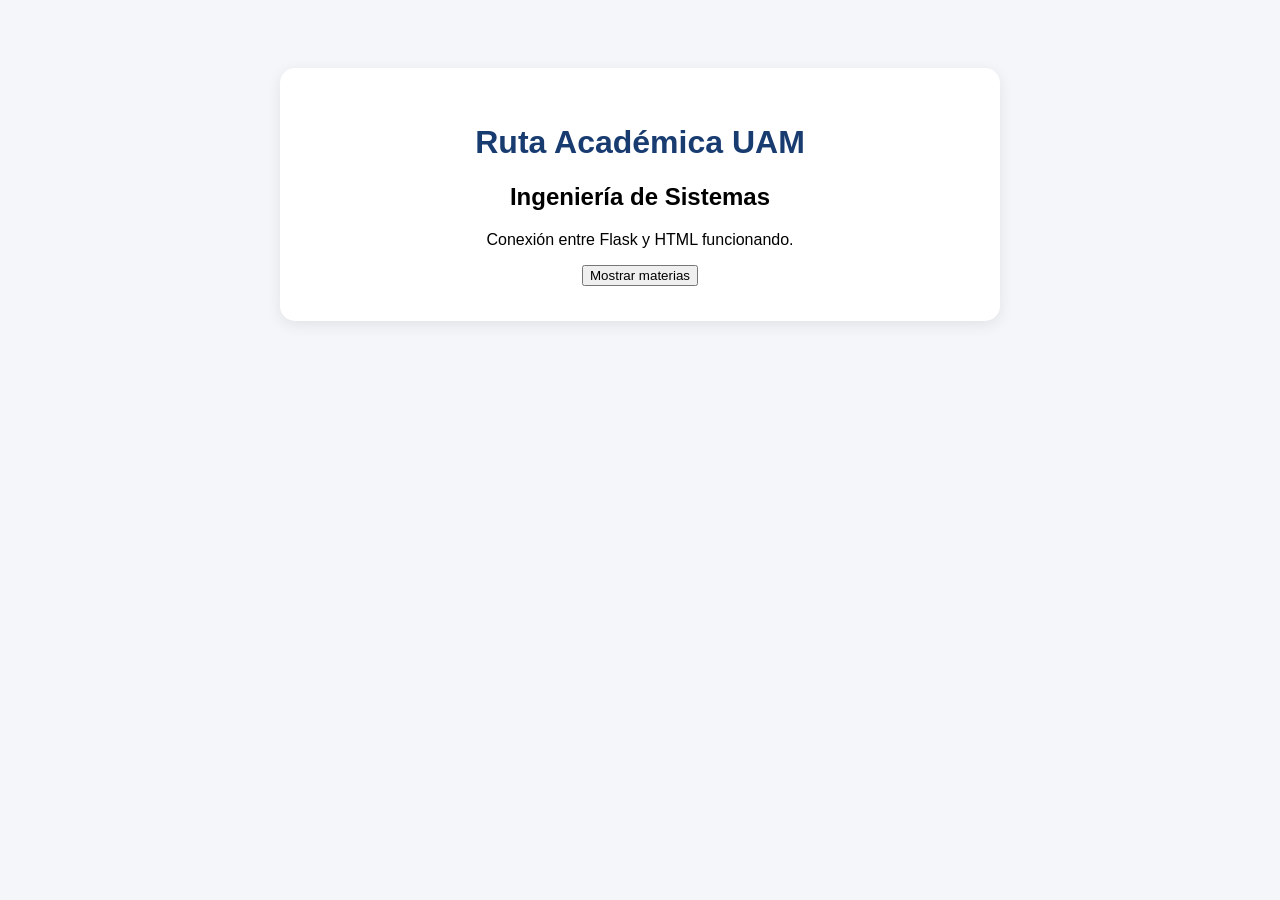
==== templates/index.html @ 11b6a869 "formato basico html" ====
<!DOCTYPE html>
<html lang="es">
<head>
    <meta charset="UTF-8">
    <meta name="viewport"
          content="width=device-width, initial-scale=1.0">
    <title>Ruta Académica</title>
    <style>
        body {
            font-family: Arial, sans-serif;
            background: #f4f6f9;
            text-align: center;
            padding: 60px 20px;
        }

        h1 {
            color: #183b70;
        }

        .contenedor {
            background: white;
            padding: 35px;
            border-radius: 15px;
            max-width: 650px;
            margin: auto;
            box-shadow: 0 4px 15px #00000015;
        }
    </style>
</head>
<body>
    <div class="contenedor">
        <h1>Ruta Académica UAM</h1>
        <h2>Ingeniería de Sistemas</h2>
        <p>Conexión entre Flask y HTML funcionando.</p>

        <button onclick="cargarMaterias()">
            Mostrar materias
        </button>

        <div id="resultado"></div>
    </div>

    <script>
        async function cargarMaterias() {
            const resultado =
                document.getElementById("resultado");

            try {
                const respuesta =
                    await fetch("/api/planes");

                if (!respuesta.ok) {
                    throw new Error("Error del servidor");
                }

                const planes = await respuesta.json();

                resultado.innerHTML = "";

                planes.forEach(plan => {
                    const titulo =
                        document.createElement("h3");

                    titulo.textContent = plan.nombre;
                    resultado.appendChild(titulo);

                    plan.semestres.forEach(
                        (semestre, indice) => {
                            const subtitulo =
                                document.createElement("h4");

                            subtitulo.textContent =
                                "Semestre " + (indice + 1);

                            resultado.appendChild(subtitulo);

                            semestre.forEach(materia => {
                                const parrafo =
                                    document.createElement("p");

                                parrafo.textContent =
                                    materia.codigo + " - " +
                                    materia.nombre;

                                resultado.appendChild(parrafo);
                            });
                        }
                    );
                });

                if (planes.length === 0) {
                    resultado.textContent =
                        "No se encontraron carreras.";
                }

            } catch (error) {
                resultado.textContent =
                    "No se pudieron cargar las materias: " +
                    error.message;
            }
        }
    </script>
</body>
</html>
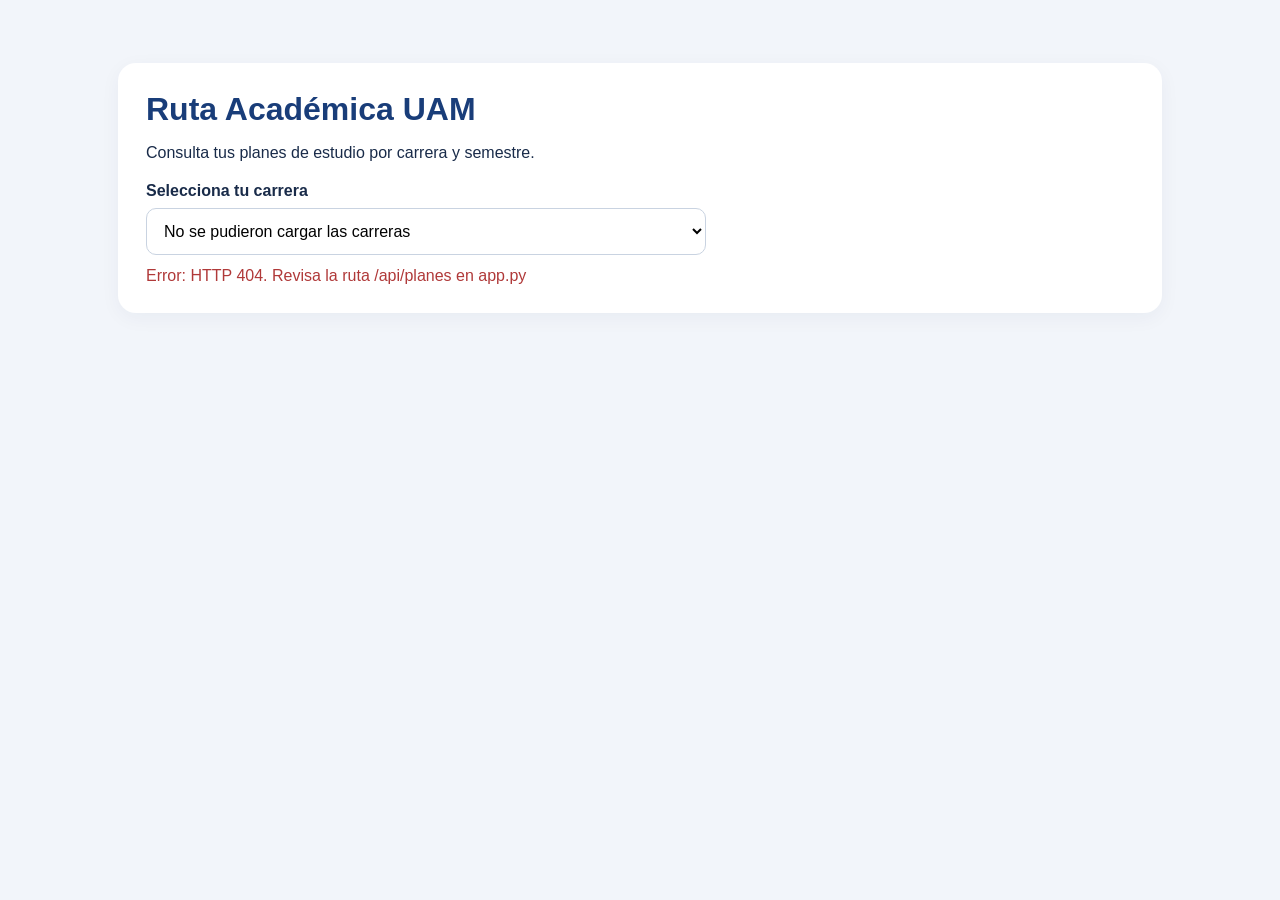
==== commit 2f974e7d: "Menu desplegable carreras" ====
--- a/templates/index.html
+++ b/templates/index.html
@@ -1,105 +1,70 @@
-
 <!DOCTYPE html>
 <html lang="es">
 <head>
-    <meta charset="UTF-8">
-    <meta name="viewport"
-          content="width=device-width, initial-scale=1.0">
-    <title>Ruta Académica</title>
-    <style>
-        body {
-            font-family: Arial, sans-serif;
-            background: #f4f6f9;
-            text-align: center;
-            padding: 60px 20px;
-        }
-
-        h1 {
-            color: #183b70;
-        }
-
-        .contenedor {
-            background: white;
-            padding: 35px;
-            border-radius: 15px;
-            max-width: 650px;
-            margin: auto;
-            box-shadow: 0 4px 15px #00000015;
-        }
-    </style>
+<meta charset="UTF-8">
+<meta name="viewport" content="width=device-width, initial-scale=1">
+<title>Ruta Académica UAM</title>
+<style>
+:root{font-family:Arial,sans-serif;color:#192b49;background:#f2f5fa}*{box-sizing:border-box}body{margin:0}.contenedor{max-width:1100px;margin:35px auto;padding:28px}header{background:white;padding:28px;border-radius:18px;box-shadow:0 5px 20px #12284b0c}h1{margin:0 0 10px;color:#193d79}label{display:block;margin:20px 0 8px;font-weight:700}select{width:100%;max-width:560px;padding:13px;border:1px solid #c9d3e1;border-radius:10px;background:white;font-size:16px}#mensaje{margin-top:12px;color:#b03939}#resumen{margin-top:12px;color:#51627b}.semestres{display:grid;grid-template-columns:repeat(auto-fit,minmax(290px,1fr));gap:18px;margin-top:24px}.semestre{background:white;padding:20px;border-radius:15px;box-shadow:0 4px 16px #12284b0c}.semestre h2{margin:0 0 16px;font-size:19px;color:#193d79}.materia{padding:11px 0;border-top:1px solid #e8edf3}.codigo{font-size:12px;color:#65748c}.nombre{font-weight:600;margin:4px 0}.extra{font-size:12px;color:#64748b;line-height:1.5}.vacio{padding:25px;text-align:center;color:#64748b}@media(max-width:600px){.contenedor{margin:0;padding:14px}header{padding:20px}}
+</style>
 </head>
 <body>
-    <div class="contenedor">
-        <h1>Ruta Académica UAM</h1>
-        <h2>Ingeniería de Sistemas</h2>
-        <p>Conexión entre Flask y HTML funcionando.</p>
-
-        <button onclick="cargarMaterias()">
-            Mostrar materias
-        </button>
-
-        <div id="resultado"></div>
-    </div>
-
-    <script>
-        async function cargarMaterias() {
-            const resultado =
-                document.getElementById("resultado");
-
-            try {
-                const respuesta =
-                    await fetch("/api/planes");
-
-                if (!respuesta.ok) {
-                    throw new Error("Error del servidor");
-                }
-
-                const planes = await respuesta.json();
-
-                resultado.innerHTML = "";
-
-                planes.forEach(plan => {
-                    const titulo =
-                        document.createElement("h3");
-
-                    titulo.textContent = plan.nombre;
-                    resultado.appendChild(titulo);
-
-                    plan.semestres.forEach(
-                        (semestre, indice) => {
-                            const subtitulo =
-                                document.createElement("h4");
-
-                            subtitulo.textContent =
-                                "Semestre " + (indice + 1);
-
-                            resultado.appendChild(subtitulo);
-
-                            semestre.forEach(materia => {
-                                const parrafo =
-                                    document.createElement("p");
-
-                                parrafo.textContent =
-                                    materia.codigo + " - " +
-                                    materia.nombre;
-
-                                resultado.appendChild(parrafo);
-                            });
-                        }
-                    );
-                });
-
-                if (planes.length === 0) {
-                    resultado.textContent =
-                        "No se encontraron carreras.";
-                }
-
-            } catch (error) {
-                resultado.textContent =
-                    "No se pudieron cargar las materias: " +
-                    error.message;
-            }
-        }
-    </script>
+<main class="contenedor">
+<header>
+<h1>Ruta Académica UAM</h1>
+<p>Consulta tus planes de estudio por carrera y semestre.</p>
+<label for="carrera">Selecciona tu carrera</label>
+<select id="carrera"><option value="">Cargando carreras...</option></select>
+<div id="resumen" aria-live="polite"></div>
+<div id="mensaje" role="alert"></div>
+</header>
+<section id="semestres" class="semestres" aria-live="polite"></section>
+</main>
+<script>
+const selector=document.getElementById('carrera');
+const contenedor=document.getElementById('semestres');
+const resumen=document.getElementById('resumen');
+const mensaje=document.getElementById('mensaje');
+let planes=[];
+function texto(elemento,contenido){elemento.textContent=contenido==null?'':String(contenido);return elemento;}
+function dibujarCarrera(indice){
+ contenedor.replaceChildren();mensaje.textContent='';
+ const plan=planes[indice];
+ if(!plan){resumen.textContent='Selecciona una carrera válida.';return;}
+ const semestres=Array.isArray(plan.semestres)?plan.semestres:[];
+ const total=semestres.reduce((n,s)=>n+(Array.isArray(s)?s.length:0),0);
+ resumen.textContent=`${semestres.length} semestres · ${total} materias`;
+ if(!semestres.length){contenedor.appendChild(texto(document.createElement('p'),'Este plan no contiene semestres.'));return;}
+ semestres.forEach((semestre,i)=>{
+  const tarjeta=document.createElement('article');tarjeta.className='semestre';
+  tarjeta.appendChild(texto(document.createElement('h2'),`Semestre ${i+1}`));
+  if(!Array.isArray(semestre))return;
+  semestre.forEach(m=>{
+   const item=document.createElement('div');item.className='materia';
+   const codigo=texto(document.createElement('div'),m.codigo||'Sin código');codigo.className='codigo';
+   const nombre=texto(document.createElement('div'),m.nombre||'Sin nombre');nombre.className='nombre';
+   const extra=texto(document.createElement('div'),`${m.creditos??'?'} créditos · Requisitos: ${m.requisitos||'Ninguno'}`);extra.className='extra';
+   item.append(codigo,nombre,extra);tarjeta.appendChild(item);
+  });
+  contenedor.appendChild(tarjeta);
+ });
+}
+async function cargarCarreras(){
+ try{
+  const respuesta=await fetch('/api/planes',{cache:'no-store'});
+  if(!respuesta.ok)throw new Error(`HTTP ${respuesta.status}. Revisa la ruta /api/planes en app.py`);
+  const datos=await respuesta.json();
+  if(!Array.isArray(datos))throw new Error('La API debe devolver una lista de carreras.');
+  planes=datos.filter(p=>p&&typeof p==='object'&&Array.isArray(p.semestres));
+  selector.replaceChildren();
+  if(!planes.length){selector.appendChild(new Option('No hay carreras disponibles',''));mensaje.textContent='Verifica los JSON dentro de planes_estudio.';return;}
+  planes.forEach((p,i)=>selector.appendChild(new Option(p.nombre||`Carrera ${i+1}`,String(i))));
+  dibujarCarrera(0);
+  if(planes.length===1)mensaje.textContent='Solo se encontró una carrera. Comprueba que ambos archivos JSON estén en planes_estudio y que Flask los cargue.';
+ }catch(error){selector.replaceChildren(new Option('No se pudieron cargar las carreras',''));mensaje.textContent=`Error: ${error.message}`;}
+}
+selector.addEventListener('change',()=>dibujarCarrera(Number(selector.value)));
+cargarCarreras();
+</script>
 </body>
 </html>
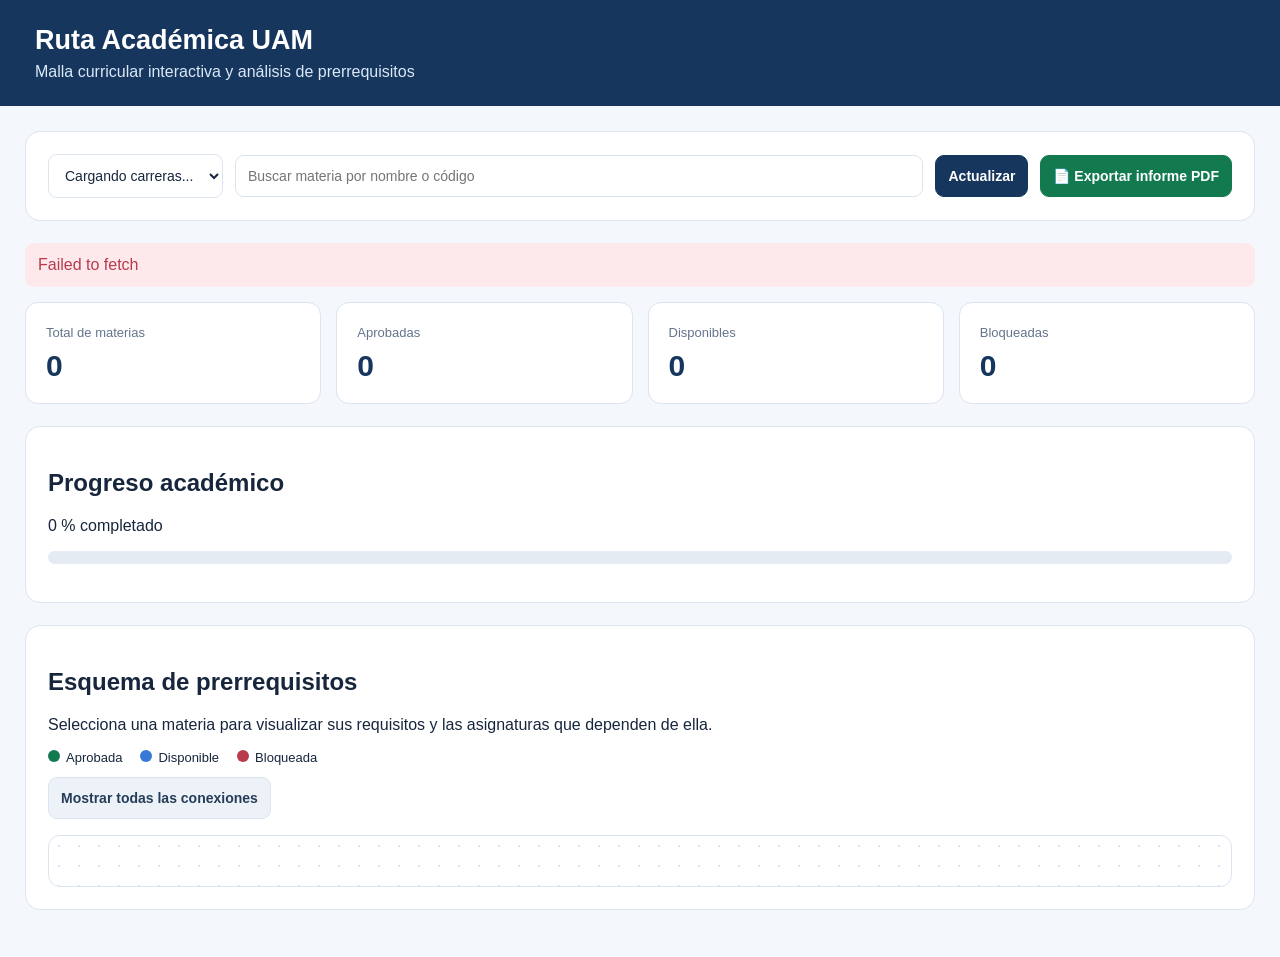
==== commit b452f944: "Crear pdf como informe" ====
--- a/templates/index.html
+++ b/templates/index.html
@@ -1,70 +1,993 @@
+
 <!DOCTYPE html>
 <html lang="es">
 <head>
 <meta charset="UTF-8">
-<meta name="viewport" content="width=device-width, initial-scale=1">
-<title>Ruta Académica UAM</title>
+<meta name="viewport" content="width=device-width, initial-scale=1.0">
+<title>Ruta Académica | Malla Curricular</title>
+
 <style>
-:root{font-family:Arial,sans-serif;color:#192b49;background:#f2f5fa}*{box-sizing:border-box}body{margin:0}.contenedor{max-width:1100px;margin:35px auto;padding:28px}header{background:white;padding:28px;border-radius:18px;box-shadow:0 5px 20px #12284b0c}h1{margin:0 0 10px;color:#193d79}label{display:block;margin:20px 0 8px;font-weight:700}select{width:100%;max-width:560px;padding:13px;border:1px solid #c9d3e1;border-radius:10px;background:white;font-size:16px}#mensaje{margin-top:12px;color:#b03939}#resumen{margin-top:12px;color:#51627b}.semestres{display:grid;grid-template-columns:repeat(auto-fit,minmax(290px,1fr));gap:18px;margin-top:24px}.semestre{background:white;padding:20px;border-radius:15px;box-shadow:0 4px 16px #12284b0c}.semestre h2{margin:0 0 16px;font-size:19px;color:#193d79}.materia{padding:11px 0;border-top:1px solid #e8edf3}.codigo{font-size:12px;color:#65748c}.nombre{font-weight:600;margin:4px 0}.extra{font-size:12px;color:#64748b;line-height:1.5}.vacio{padding:25px;text-align:center;color:#64748b}@media(max-width:600px){.contenedor{margin:0;padding:14px}header{padding:20px}}
+:root {
+    --fondo: #f4f7fb;
+    --blanco: #ffffff;
+    --azul: #16365d;
+    --azul-claro: #e8f1ff;
+    --verde: #137a50;
+    --verde-claro: #e0f6e9;
+    --rojo: #b83a4b;
+    --rojo-claro: #fde8ec;
+    --gris: #64748b;
+    --borde: #dce4ef;
+}
+
+* {
+    box-sizing: border-box;
+}
+
+body {
+    margin: 0;
+    font-family: Arial, sans-serif;
+    background: var(--fondo);
+    color: #17263c;
+}
+
+header {
+    background: var(--azul);
+    color: white;
+    padding: 25px 35px;
+}
+
+header h1 {
+    margin: 0 0 7px;
+    font-size: 27px;
+}
+
+header p {
+    margin: 0;
+    color: #dbe8f8;
+}
+
+main {
+    max-width: 1500px;
+    margin: auto;
+    padding: 25px;
+}
+
+.panel {
+    background: white;
+    border: 1px solid var(--borde);
+    border-radius: 15px;
+    padding: 22px;
+    margin-bottom: 22px;
+}
+
+.controles {
+    display: flex;
+    gap: 12px;
+    flex-wrap: wrap;
+    align-items: center;
+}
+
+select, input, button {
+    padding: 12px;
+    border-radius: 9px;
+    border: 1px solid var(--borde);
+    font-size: 14px;
+}
+
+select, input {
+    background: white;
+    color: #17263c;
+}
+
+input {
+    flex: 1;
+    min-width: 180px;
+}
+
+button {
+    cursor: pointer;
+    font-weight: bold;
+    transition: 0.2s;
+}
+
+button:hover {
+    opacity: 0.88;
+}
+
+.boton-azul {
+    background: var(--azul);
+    color: white;
+    border-color: var(--azul);
+}
+
+.boton-verde {
+    background: var(--verde);
+    color: white;
+    border-color: var(--verde);
+}
+
+.boton-gris {
+    background: #edf2f8;
+    color: #263d59;
+}
+
+.estadisticas {
+    display: grid;
+    grid-template-columns: repeat(4, minmax(0, 1fr));
+    gap: 15px;
+}
+
+.estadistica {
+    background: white;
+    border: 1px solid var(--borde);
+    border-radius: 13px;
+    padding: 20px;
+}
+
+.estadistica strong {
+    display: block;
+    font-size: 30px;
+    margin-top: 8px;
+    color: var(--azul);
+}
+
+.estadistica span {
+    color: var(--gris);
+    font-size: 13px;
+}
+
+.barra {
+    height: 13px;
+    background: #e5ebf3;
+    border-radius: 20px;
+    overflow: hidden;
+    margin-top: 14px;
+}
+
+.barra > div {
+    height: 100%;
+    width: 0;
+    background: var(--verde);
+    transition: width 0.3s;
+}
+
+.leyenda {
+    display: flex;
+    flex-wrap: wrap;
+    gap: 18px;
+    margin: 12px 0;
+    font-size: 13px;
+}
+
+.punto {
+    display: inline-block;
+    width: 12px;
+    height: 12px;
+    border-radius: 50%;
+    margin-right: 6px;
+}
+
+.verde { background: var(--verde); }
+.azul { background: #3779d6; }
+.rojo { background: var(--rojo); }
+
+.contenedor-malla {
+    position: relative;
+    overflow: auto;
+    padding: 25px 10px;
+    border: 1px solid var(--borde);
+    border-radius: 12px;
+    background:
+        radial-gradient(#dbe4f0 1px, transparent 1px);
+    background-size: 20px 20px;
+}
+
+#malla {
+    display: flex;
+    gap: 25px;
+    align-items: flex-start;
+    position: relative;
+    min-width: max-content;
+}
+
+.semestre {
+    width: 230px;
+    flex-shrink: 0;
+    position: relative;
+    z-index: 2;
+}
+
+.semestre h3 {
+    background: var(--azul);
+    color: white;
+    text-align: center;
+    border-radius: 10px;
+    padding: 13px;
+    margin: 0 0 16px;
+    font-size: 14px;
+}
+
+.materia {
+    position: relative;
+    padding: 14px;
+    margin-bottom: 14px;
+    background: white;
+    border: 2px solid #dce4ef;
+    border-radius: 11px;
+    cursor: pointer;
+    min-height: 105px;
+    box-shadow: 0 3px 8px #17263c0a;
+}
+
+.materia:hover {
+    transform: translateY(-2px);
+}
+
+.materia.aprobada {
+    background: var(--verde-claro);
+    border-color: #57b88c;
+}
+
+.materia.disponible {
+    background: var(--azul-claro);
+    border-color: #81aee9;
+}
+
+.materia.bloqueada {
+    background: var(--rojo-claro);
+    border-color: #e9a0aa;
+}
+
+.materia.seleccionada {
+    outline: 3px solid #e6a73a;
+    outline-offset: 3px;
+}
+
+.materia.atenuada {
+    opacity: 0.28;
+}
+
+.codigo {
+    font-size: 11px;
+    color: var(--gris);
+    margin-bottom: 7px;
+}
+
+.nombre {
+    font-weight: bold;
+    font-size: 13px;
+    line-height: 1.4;
+}
+
+.estado {
+    display: inline-block;
+    margin-top: 10px;
+    font-size: 10px;
+    font-weight: bold;
+}
+
+#conexiones {
+    position: absolute;
+    inset: 0;
+    pointer-events: none;
+    z-index: 1;
+    overflow: visible;
+}
+
+.detalle {
+    display: none;
+}
+
+.detalle.visible {
+    display: block;
+}
+
+.detalle h3 {
+    color: var(--azul);
+}
+
+.requisito {
+    padding: 10px;
+    margin: 8px 0;
+    border-radius: 8px;
+    background: #f0f4f9;
+}
+
+.mensaje {
+    padding: 13px;
+    border-radius: 9px;
+    background: #edf2f8;
+    color: var(--azul);
+    margin-bottom: 15px;
+}
+
+.error {
+    background: var(--rojo-claro);
+    color: var(--rojo);
+}
+
+@media (max-width: 750px) {
+    main { padding: 12px; }
+    .estadisticas {
+        grid-template-columns: repeat(2, 1fr);
+    }
+    header { padding: 20px; }
+    header h1 { font-size: 22px; }
+}
 </style>
 </head>
+
 <body>
-<main class="contenedor">
+
 <header>
-<h1>Ruta Académica UAM</h1>
-<p>Consulta tus planes de estudio por carrera y semestre.</p>
-<label for="carrera">Selecciona tu carrera</label>
-<select id="carrera"><option value="">Cargando carreras...</option></select>
-<div id="resumen" aria-live="polite"></div>
-<div id="mensaje" role="alert"></div>
+    <h1>Ruta Académica UAM</h1>
+    <p>Malla curricular interactiva y análisis de prerrequisitos</p>
 </header>
-<section id="semestres" class="semestres" aria-live="polite"></section>
+
+<main>
+
+<section class="panel">
+    <div class="controles">
+        <select id="carreras" aria-label="Seleccionar carrera">
+            <option value="">Cargando carreras...</option>
+        </select>
+
+        <input
+            id="busqueda"
+            type="search"
+            placeholder="Buscar materia por nombre o código"
+        >
+
+        <button class="boton-azul" onclick="cargarEstado()">
+            Actualizar
+        </button>
+
+        <button class="boton-verde" onclick="exportarPDF()">
+            📄 Exportar informe PDF
+        </button>
+    </div>
+</section>
+
+<div id="mensaje" class="mensaje">
+    Cargando información académica...
+</div>
+
+<section class="estadisticas">
+    <div class="estadistica">
+        <span>Total de materias</span>
+        <strong id="total">0</strong>
+    </div>
+
+    <div class="estadistica">
+        <span>Aprobadas</span>
+        <strong id="aprobadas">0</strong>
+    </div>
+
+    <div class="estadistica">
+        <span>Disponibles</span>
+        <strong id="disponibles">0</strong>
+    </div>
+
+    <div class="estadistica">
+        <span>Bloqueadas</span>
+        <strong id="bloqueadas">0</strong>
+    </div>
+</section>
+
+<section class="panel" style="margin-top:22px">
+    <h2>Progreso académico</h2>
+
+    <p id="textoProgreso">0 % completado</p>
+
+    <div class="barra">
+        <div id="barraProgreso"></div>
+    </div>
+
+    <p id="creditos" style="color:#64748b"></p>
+</section>
+
+<section class="panel">
+    <h2>Esquema de prerrequisitos</h2>
+
+    <p>
+        Selecciona una materia para visualizar sus requisitos
+        y las asignaturas que dependen de ella.
+    </p>
+
+    <div class="leyenda">
+        <span><i class="punto verde"></i>Aprobada</span>
+        <span><i class="punto azul"></i>Disponible</span>
+        <span><i class="punto rojo"></i>Bloqueada</span>
+    </div>
+
+    <div class="controles" style="margin-bottom:16px">
+        <button class="boton-gris" onclick="limpiarSeleccion()">
+            Mostrar todas las conexiones
+        </button>
+    </div>
+
+    <div class="contenedor-malla">
+        <div id="malla">
+            <svg id="conexiones"></svg>
+        </div>
+    </div>
+</section>
+
+<section id="detalle" class="panel detalle">
+    <h3 id="detalleNombre"></h3>
+
+    <p id="detalleEstado"></p>
+
+    <h4>Prerrequisitos</h4>
+    <div id="detalleRequisitos"></div>
+
+    <h4>Materias que dependen de esta</h4>
+    <div id="detalleDependientes"></div>
+
+    <button
+        id="botonAprobar"
+        class="boton-azul"
+        onclick="cambiarAprobacion()"
+    >
+        Marcar como aprobada
+    </button>
+</section>
+
 </main>
+
 <script>
-const selector=document.getElementById('carrera');
-const contenedor=document.getElementById('semestres');
-const resumen=document.getElementById('resumen');
-const mensaje=document.getElementById('mensaje');
-let planes=[];
-function texto(elemento,contenido){elemento.textContent=contenido==null?'':String(contenido);return elemento;}
-function dibujarCarrera(indice){
- contenedor.replaceChildren();mensaje.textContent='';
- const plan=planes[indice];
- if(!plan){resumen.textContent='Selecciona una carrera válida.';return;}
- const semestres=Array.isArray(plan.semestres)?plan.semestres:[];
- const total=semestres.reduce((n,s)=>n+(Array.isArray(s)?s.length:0),0);
- resumen.textContent=`${semestres.length} semestres · ${total} materias`;
- if(!semestres.length){contenedor.appendChild(texto(document.createElement('p'),'Este plan no contiene semestres.'));return;}
- semestres.forEach((semestre,i)=>{
-  const tarjeta=document.createElement('article');tarjeta.className='semestre';
-  tarjeta.appendChild(texto(document.createElement('h2'),`Semestre ${i+1}`));
-  if(!Array.isArray(semestre))return;
-  semestre.forEach(m=>{
-   const item=document.createElement('div');item.className='materia';
-   const codigo=texto(document.createElement('div'),m.codigo||'Sin código');codigo.className='codigo';
-   const nombre=texto(document.createElement('div'),m.nombre||'Sin nombre');nombre.className='nombre';
-   const extra=texto(document.createElement('div'),`${m.creditos??'?'} créditos · Requisitos: ${m.requisitos||'Ninguno'}`);extra.className='extra';
-   item.append(codigo,nombre,extra);tarjeta.appendChild(item);
-  });
-  contenedor.appendChild(tarjeta);
- });
-}
-async function cargarCarreras(){
- try{
-  const respuesta=await fetch('/api/planes',{cache:'no-store'});
-  if(!respuesta.ok)throw new Error(`HTTP ${respuesta.status}. Revisa la ruta /api/planes en app.py`);
-  const datos=await respuesta.json();
-  if(!Array.isArray(datos))throw new Error('La API debe devolver una lista de carreras.');
-  planes=datos.filter(p=>p&&typeof p==='object'&&Array.isArray(p.semestres));
-  selector.replaceChildren();
-  if(!planes.length){selector.appendChild(new Option('No hay carreras disponibles',''));mensaje.textContent='Verifica los JSON dentro de planes_estudio.';return;}
-  planes.forEach((p,i)=>selector.appendChild(new Option(p.nombre||`Carrera ${i+1}`,String(i))));
-  dibujarCarrera(0);
-  if(planes.length===1)mensaje.textContent='Solo se encontró una carrera. Comprueba que ambos archivos JSON estén en planes_estudio y que Flask los cargue.';
- }catch(error){selector.replaceChildren(new Option('No se pudieron cargar las carreras',''));mensaje.textContent=`Error: ${error.message}`;}
-}
-selector.addEventListener('change',()=>dibujarCarrera(Number(selector.value)));
-cargarCarreras();
+const API = "http://127.0.0.1:5000/api";
+let datos = null;
+let materias = [];
+let seleccion = null;
+let conexiones = [];
+let materiasPorCodigo = {};
+
+function mostrarMensaje(texto, error = false) {
+    const elemento = document.getElementById("mensaje");
+    elemento.textContent = texto;
+    elemento.className = error ? "mensaje error" : "mensaje";
+}
+
+async function solicitar(ruta, opciones = {}) {
+    const respuesta = await fetch(API + ruta, opciones);
+
+    const tipo = respuesta.headers.get("content-type") || "";
+
+    if (!tipo.includes("application/json")) {
+        throw new Error(
+            "El servidor no devolvió JSON. Comprueba que Flask esté " +
+            "ejecutándose y que Go Live redirija /api al puerto 5000."
+        );
+    }
+
+    const resultado = await respuesta.json();
+
+    if (!respuesta.ok) {
+        throw new Error(
+            resultado.error || "No se pudo completar la solicitud"
+        );
+    }
+
+    return resultado;
+}
+
+function normalizarCodigo(codigo) {
+    return String(codigo || "").trim().toUpperCase();
+}
+
+function obtenerRequisitos(materia) {
+    if (Array.isArray(materia.requisitos_lista)) {
+        return materia.requisitos_lista.map(x =>
+            normalizarCodigo(
+                typeof x === "object" ? x.codigo : x
+            )
+        ).filter(Boolean);
+    }
+
+    if (Array.isArray(materia.requisitos)) {
+        return materia.requisitos.map(x =>
+            normalizarCodigo(
+                typeof x === "object" ? x.codigo : x
+            )
+        ).filter(Boolean);
+    }
+
+    return [];
+}
+
+function nombreMateria(codigo) {
+    const materia = materiasPorCodigo[normalizarCodigo(codigo)];
+    return materia ? materia.nombre : codigo;
+}
+
+function estadoClase(materia) {
+    return String(materia.estado || "").toUpperCase();
+}
+
+async function cargarEstado() {
+    try {
+        mostrarMensaje("Actualizando información...");
+
+        datos = await solicitar("/estado");
+
+        materias = [];
+
+        for (const semestre of datos.semestres || []) {
+            for (const materia of semestre.materias || []) {
+                materias.push({
+                    ...materia,
+                    semestre: Number(
+                        materia.semestre || semestre.numero
+                    )
+                });
+            }
+        }
+
+        materiasPorCodigo = {};
+
+        for (const materia of materias) {
+            materiasPorCodigo[
+                normalizarCodigo(materia.codigo)
+            ] = materia;
+        }
+
+        cargarCarreras();
+        actualizarEstadisticas();
+        crearMalla();
+
+        if (seleccion && materiasPorCodigo[seleccion]) {
+            seleccionarMateria(seleccion);
+        } else {
+            seleccion = null;
+            document.getElementById("detalle")
+                .classList.remove("visible");
+        }
+
+        mostrarMensaje(
+            "Carrera activa: " + datos.carrera.nombre
+        );
+
+    } catch (error) {
+        mostrarMensaje(error.message, true);
+        console.error(error);
+    }
+}
+
+function cargarCarreras() {
+    const select = document.getElementById("carreras");
+
+    select.innerHTML = "";
+
+    for (const carrera of datos.carreras || []) {
+        const opcion = document.createElement("option");
+
+        opcion.value = carrera.id;
+        opcion.textContent = carrera.nombre;
+
+        select.appendChild(opcion);
+    }
+
+    select.value = datos.carrera.id;
+}
+
+document.getElementById("carreras").addEventListener(
+    "change",
+    async function () {
+        try {
+            await solicitar("/carrera", {
+                method: "POST",
+                headers: {
+                    "Content-Type": "application/json"
+                },
+                body: JSON.stringify({
+                    id: this.value
+                })
+            });
+
+            seleccion = null;
+            await cargarEstado();
+
+        } catch (error) {
+            mostrarMensaje(error.message, true);
+        }
+    }
+);
+
+function actualizarEstadisticas() {
+    const total = materias.length;
+
+    const aprobadas = materias.filter(
+        x => estadoClase(x) === "APROBADA"
+    ).length;
+
+    const disponibles = materias.filter(
+        x => estadoClase(x) === "DISPONIBLE"
+    ).length;
+
+    const bloqueadas = materias.filter(
+        x => estadoClase(x) === "BLOQUEADA"
+    ).length;
+
+    const porcentaje = total
+        ? (aprobadas / total) * 100
+        : 0;
+
+    document.getElementById("total").textContent = total;
+    document.getElementById("aprobadas").textContent = aprobadas;
+    document.getElementById("disponibles").textContent = disponibles;
+    document.getElementById("bloqueadas").textContent = bloqueadas;
+
+    document.getElementById("textoProgreso").textContent =
+        porcentaje.toFixed(1) + " % completado";
+
+    document.getElementById("barraProgreso").style.width =
+        porcentaje + "%";
+
+    const progreso = datos.progreso || {};
+
+    document.getElementById("creditos").textContent =
+        "Créditos aprobados: " +
+        (progreso.creditos_aprobados || 0) +
+        " / " +
+        (progreso.creditos_total || 0);
+}
+
+function crearMalla() {
+    const contenedor = document.getElementById("malla");
+
+    contenedor.innerHTML =
+        '<svg id="conexiones"></svg>';
+
+    conexiones = [];
+
+    const semestres = datos.semestres || [];
+
+    for (const semestre of semestres) {
+        const columna = document.createElement("div");
+        columna.className = "semestre";
+
+        const titulo = document.createElement("h3");
+        titulo.textContent = "Semestre " + semestre.numero;
+
+        columna.appendChild(titulo);
+
+        for (const materia of semestre.materias || []) {
+            const tarjeta = document.createElement("div");
+
+            const estado = estadoClase(materia);
+            const codigo = normalizarCodigo(materia.codigo);
+
+            tarjeta.className =
+                "materia " + estado.toLowerCase();
+
+            tarjeta.dataset.codigo = codigo;
+
+            const etiquetaCodigo = document.createElement("div");
+            etiquetaCodigo.className = "codigo";
+            etiquetaCodigo.textContent = codigo;
+
+            const nombre = document.createElement("div");
+            nombre.className = "nombre";
+            nombre.textContent = materia.nombre;
+
+            const etiquetaEstado = document.createElement("span");
+            etiquetaEstado.className = "estado";
+            etiquetaEstado.textContent = estado;
+
+            tarjeta.appendChild(etiquetaCodigo);
+            tarjeta.appendChild(nombre);
+            tarjeta.appendChild(etiquetaEstado);
+
+            tarjeta.addEventListener("click", () => {
+                seleccionarMateria(codigo);
+            });
+
+            columna.appendChild(tarjeta);
+
+            for (const requisito of obtenerRequisitos(materia)) {
+                conexiones.push({
+                    origen: requisito,
+                    destino: codigo
+                });
+            }
+        }
+
+        contenedor.appendChild(columna);
+    }
+
+    requestAnimationFrame(dibujarConexiones);
+}
+
+function obtenerTarjeta(codigo) {
+    return [...document.querySelectorAll(".materia")]
+        .find(elemento =>
+            elemento.dataset.codigo === codigo
+        );
+}
+
+function dibujarConexiones() {
+    const svg = document.getElementById("conexiones");
+    const contenedor = document.getElementById("malla");
+
+    if (!svg || !contenedor) return;
+
+    const ancho = contenedor.scrollWidth;
+    const alto = contenedor.scrollHeight;
+
+    svg.setAttribute("width", ancho);
+    svg.setAttribute("height", alto);
+    svg.setAttribute("viewBox", `0 0 ${ancho} ${alto}`);
+
+    svg.innerHTML = `
+        <defs>
+            <marker
+                id="flecha"
+                markerWidth="9"
+                markerHeight="9"
+                refX="8"
+                refY="4.5"
+                orient="auto"
+            >
+                <path d="M0 0 L9 4.5 L0 9 Z"
+                      fill="#91a3bb"/>
+            </marker>
+            <marker
+                id="flechaActiva"
+                markerWidth="9"
+                markerHeight="9"
+                refX="8"
+                refY="4.5"
+                orient="auto"
+            >
+                <path d="M0 0 L9 4.5 L0 9 Z"
+                      fill="#d28a20"/>
+            </marker>
+        </defs>
+    `;
+
+    const base = contenedor.getBoundingClientRect();
+
+    for (const conexion of conexiones) {
+        const origen = obtenerTarjeta(conexion.origen);
+        const destino = obtenerTarjeta(conexion.destino);
+
+        if (!origen || !destino) continue;
+
+        const a = origen.getBoundingClientRect();
+        const b = destino.getBoundingClientRect();
+
+        const x1 = a.right - base.left;
+        const y1 = a.top - base.top + a.height / 2;
+
+        const x2 = b.left - base.left;
+        const y2 = b.top - base.top + b.height / 2;
+
+        const activa = seleccion &&
+            (
+                conexion.origen === seleccion ||
+                conexion.destino === seleccion
+            );
+
+        const camino = document.createElementNS(
+            "http://www.w3.org/2000/svg",
+            "path"
+        );
+
+        const curva = Math.max(
+            25,
+            Math.abs(x2 - x1) * 0.45
+        );
+
+        camino.setAttribute(
+            "d",
+            `M ${x1} ${y1}
+             C ${x1 + curva} ${y1},
+               ${x2 - curva} ${y2},
+               ${x2} ${y2}`
+        );
+
+        camino.setAttribute("fill", "none");
+        camino.setAttribute(
+            "stroke",
+            activa ? "#d28a20" : "#91a3bb"
+        );
+        camino.setAttribute(
+            "stroke-width",
+            activa ? "3" : "1.5"
+        );
+        camino.setAttribute(
+            "opacity",
+            seleccion && !activa ? "0.12" : "0.85"
+        );
+        camino.setAttribute(
+            "marker-end",
+            activa ? "url(#flechaActiva)" : "url(#flecha)"
+        );
+
+        svg.appendChild(camino);
+    }
+}
+
+function seleccionarMateria(codigo) {
+    seleccion = normalizarCodigo(codigo);
+
+    const materia = materiasPorCodigo[seleccion];
+
+    if (!materia) return;
+
+    const requisitos = obtenerRequisitos(materia);
+
+    const dependientes = conexiones
+        .filter(x => x.origen === seleccion)
+        .map(x => x.destino);
+
+    const relacionados = new Set([
+        seleccion,
+        ...requisitos,
+        ...dependientes
+    ]);
+
+    document.querySelectorAll(".materia").forEach(tarjeta => {
+        const codigoTarjeta = tarjeta.dataset.codigo;
+
+        tarjeta.classList.toggle(
+            "seleccionada",
+            codigoTarjeta === seleccion
+        );
+
+        tarjeta.classList.toggle(
+            "atenuada",
+            !relacionados.has(codigoTarjeta)
+        );
+    });
+
+    document.getElementById("detalle")
+        .classList.add("visible");
+
+    document.getElementById("detalleNombre").textContent =
+        materia.nombre;
+
+    document.getElementById("detalleEstado").textContent =
+        "Código: " + materia.codigo +
+        " | Estado: " + materia.estado;
+
+    const contenedorRequisitos =
+        document.getElementById("detalleRequisitos");
+
+    contenedorRequisitos.innerHTML = "";
+
+    if (requisitos.length === 0) {
+        agregarTexto(
+            contenedorRequisitos,
+            "Esta materia no tiene prerrequisitos."
+        );
+    }
+
+    for (const requisito of requisitos) {
+        const clase = materiasPorCodigo[requisito];
+
+        agregarTexto(
+            contenedorRequisitos,
+            nombreMateria(requisito) +
+            " — " +
+            (clase ? clase.estado : "No encontrada")
+        );
+    }
+
+    const contenedorDependientes =
+        document.getElementById("detalleDependientes");
+
+    contenedorDependientes.innerHTML = "";
+
+    if (dependientes.length === 0) {
+        agregarTexto(
+            contenedorDependientes,
+            "Ninguna materia depende directamente de esta."
+        );
+    }
+
+    for (const codigoDependiente of dependientes) {
+        agregarTexto(
+            contenedorDependientes,
+            nombreMateria(codigoDependiente)
+        );
+    }
+
+    const boton = document.getElementById("botonAprobar");
+
+    boton.textContent =
+        estadoClase(materia) === "APROBADA"
+            ? "Desmarcar materia"
+            : "Marcar como aprobada";
+
+    dibujarConexiones();
+}
+
+function agregarTexto(contenedor, texto) {
+    const elemento = document.createElement("div");
+    elemento.className = "requisito";
+    elemento.textContent = texto;
+    contenedor.appendChild(elemento);
+}
+
+function limpiarSeleccion() {
+    seleccion = null;
+
+    document.querySelectorAll(".materia").forEach(tarjeta => {
+        tarjeta.classList.remove(
+            "seleccionada",
+            "atenuada"
+        );
+    });
+
+    document.getElementById("detalle")
+        .classList.remove("visible");
+
+    dibujarConexiones();
+}
+
+async function cambiarAprobacion() {
+    if (!seleccion) return;
+
+    const materia = materiasPorCodigo[seleccion];
+
+    if (!materia) return;
+
+    const aprobada = estadoClase(materia) !== "APROBADA";
+
+    try {
+        await solicitar("/aprobada", {
+            method: "POST",
+            headers: {
+                "Content-Type": "application/json"
+            },
+            body: JSON.stringify({
+                codigo: seleccion,
+                aprobada: aprobada
+            })
+        });
+
+        await cargarEstado();
+
+    } catch (error) {
+        mostrarMensaje(error.message, true);
+    }
+}
+
+document.getElementById("busqueda").addEventListener(
+    "input",
+    function () {
+        const texto = this.value.trim().toLowerCase();
+
+        document.querySelectorAll(".materia").forEach(tarjeta => {
+            const codigo = tarjeta.dataset.codigo;
+            const materia = materiasPorCodigo[codigo];
+
+            const coincide =
+                codigo.toLowerCase().includes(texto) ||
+                materia.nombre.toLowerCase().includes(texto);
+
+            tarjeta.style.display = coincide ? "" : "none";
+        });
+
+        requestAnimationFrame(dibujarConexiones);
+    }
+);
+
+function exportarPDF() {
+    const url = API + "/informe/pdf";
+
+    // Descarga el informe generado por Flask.
+    // El proxy de Go Live debe redirigir /api al puerto 5000.
+    window.location.href = url;
+}
+
+window.addEventListener("resize", dibujarConexiones);
+
+cargarEstado();
 </script>
+
 </body>
 </html>
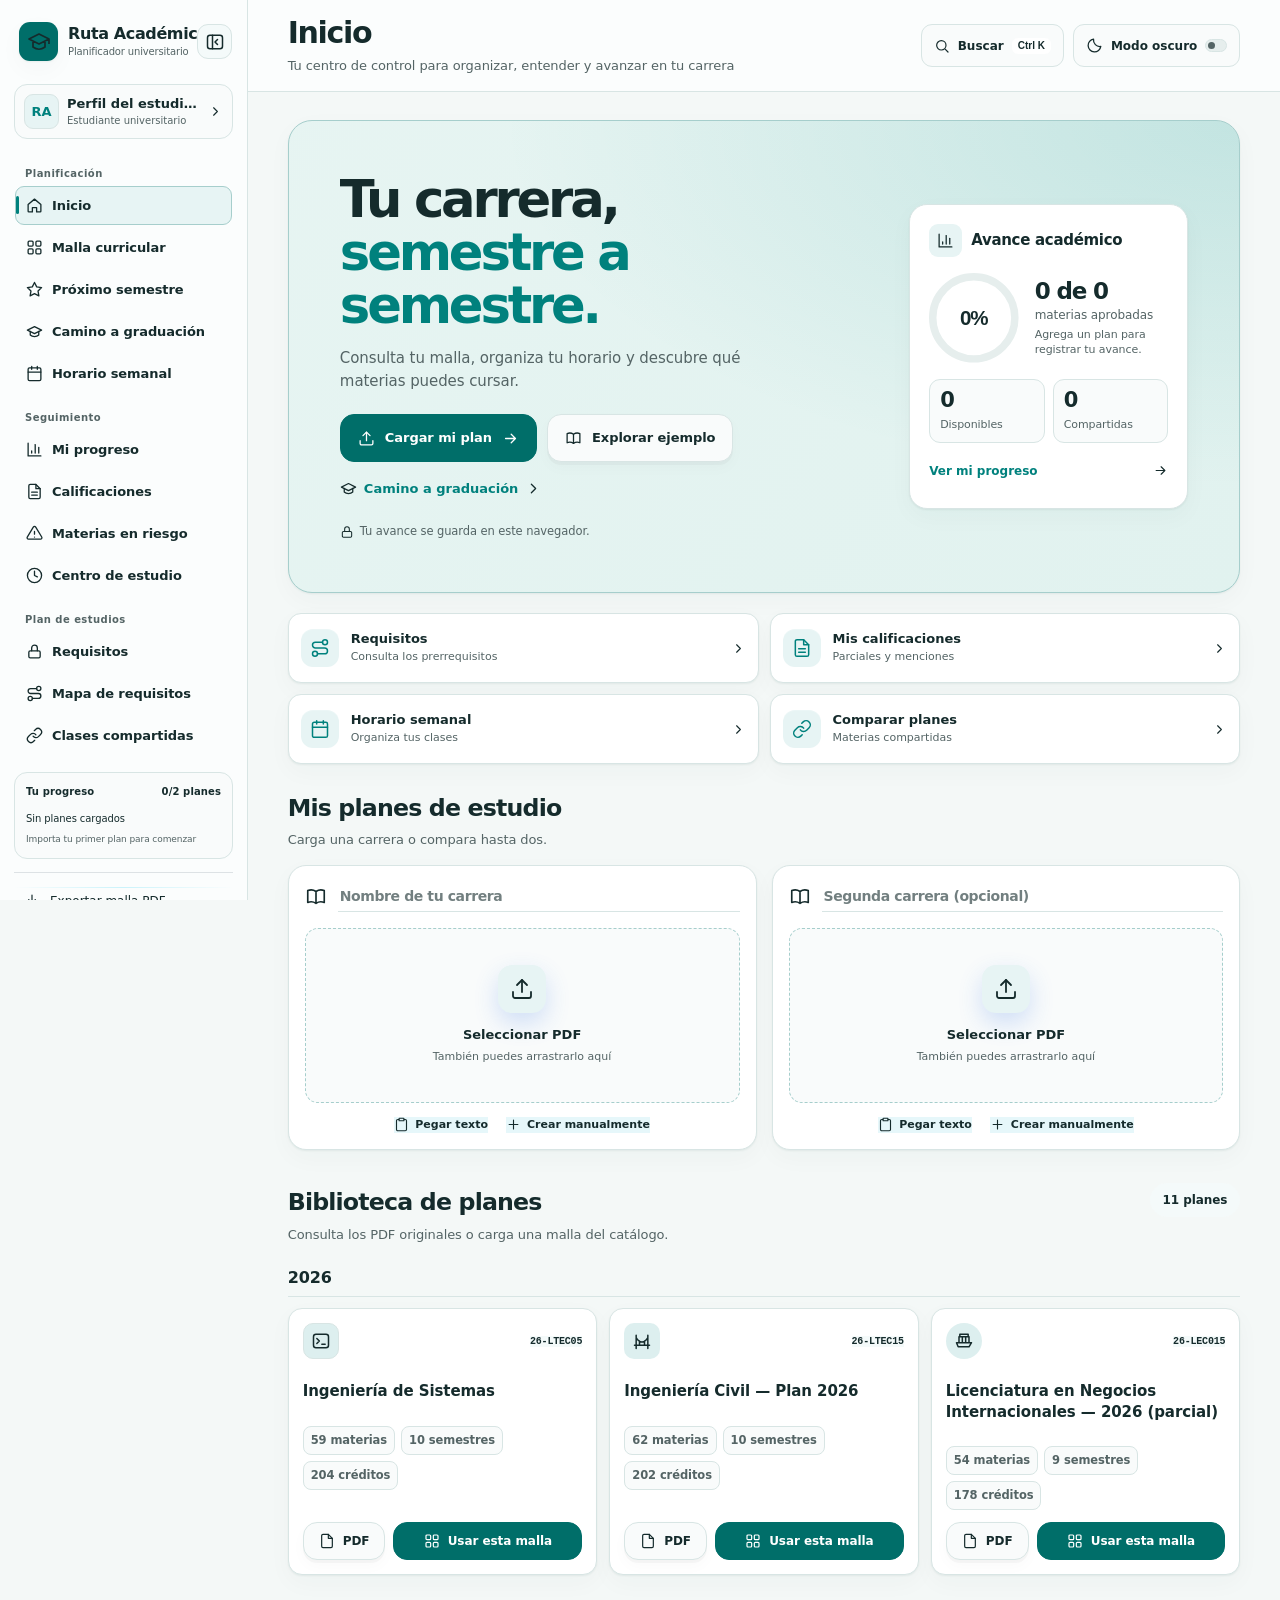
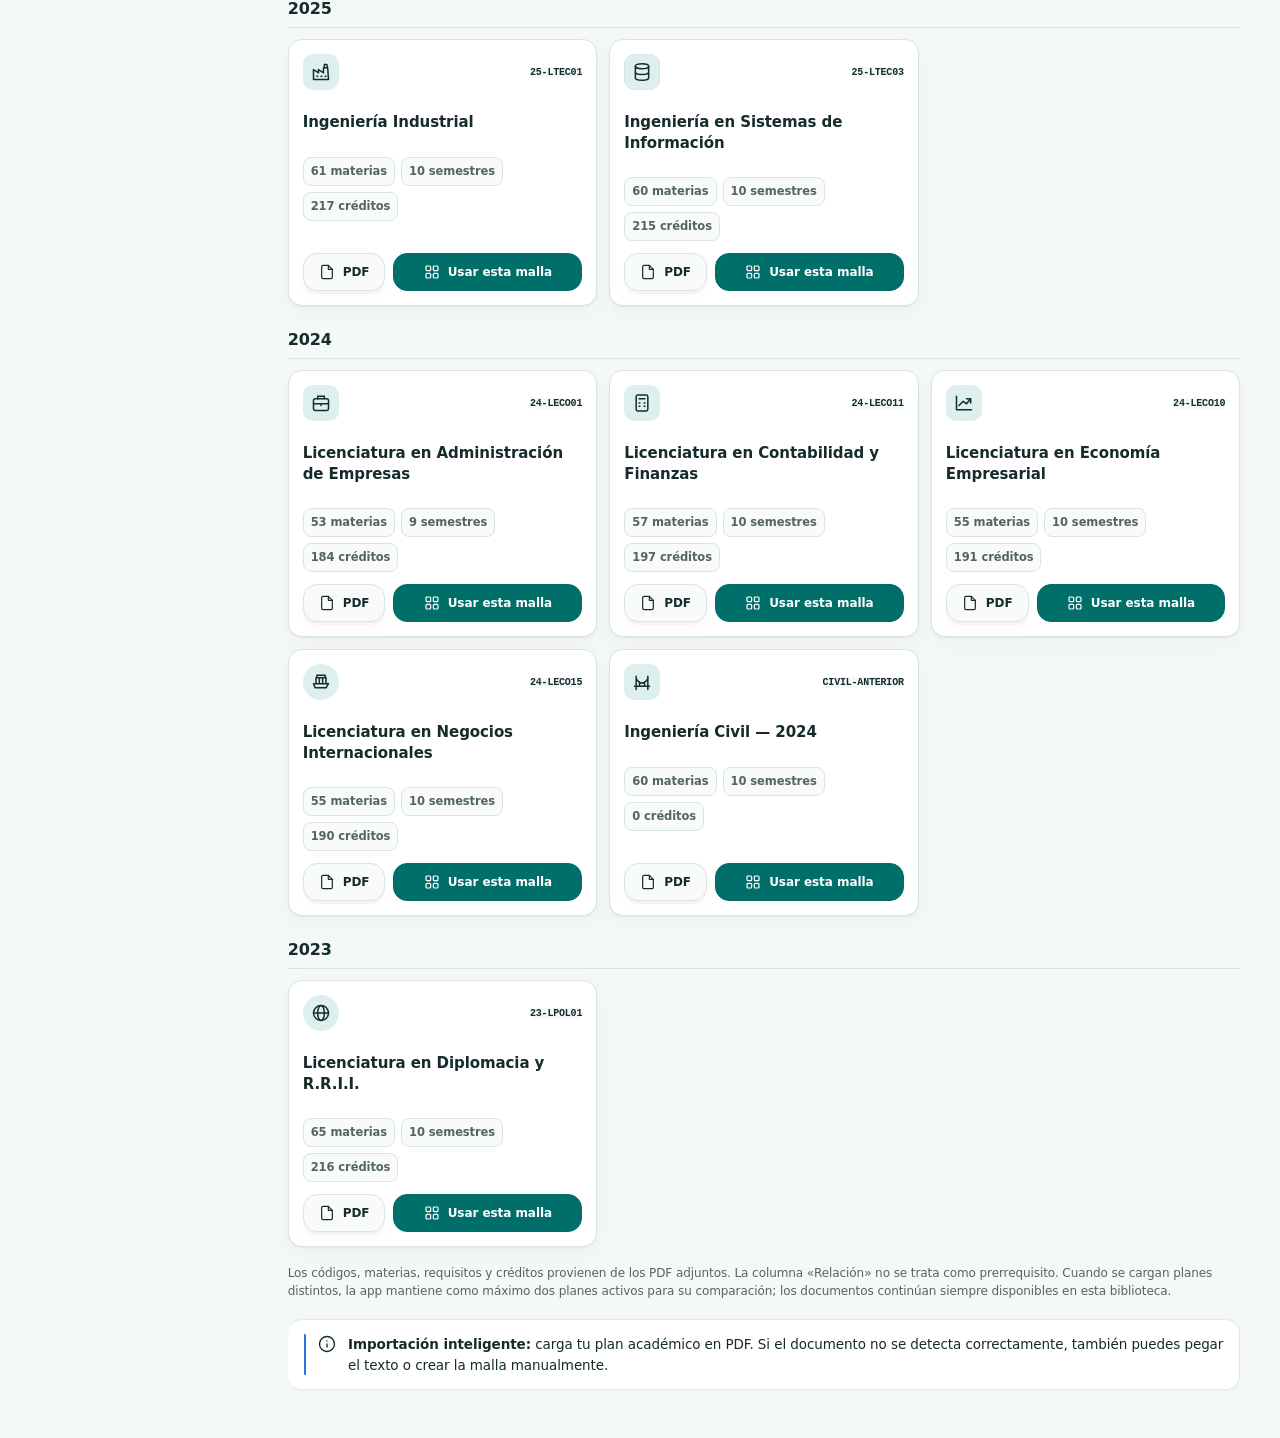
==== commit 43f44854: "Reemplazar proyecto con versión local actual" ====
--- a/templates/index.html
+++ b/templates/index.html
@@ -1,993 +1,299 @@
-
 <!DOCTYPE html>
-<html lang="es">
+<html lang="es" class="ruta-app">
 <head>
-<meta charset="UTF-8">
-<meta name="viewport" content="width=device-width, initial-scale=1.0">
-<title>Ruta Académica | Malla Curricular</title>
-
-<style>
-:root {
-    --fondo: #f4f7fb;
-    --blanco: #ffffff;
-    --azul: #16365d;
-    --azul-claro: #e8f1ff;
-    --verde: #137a50;
-    --verde-claro: #e0f6e9;
-    --rojo: #b83a4b;
-    --rojo-claro: #fde8ec;
-    --gris: #64748b;
-    --borde: #dce4ef;
-}
-
-* {
-    box-sizing: border-box;
-}
-
-body {
-    margin: 0;
-    font-family: Arial, sans-serif;
-    background: var(--fondo);
-    color: #17263c;
-}
-
-header {
-    background: var(--azul);
-    color: white;
-    padding: 25px 35px;
-}
-
-header h1 {
-    margin: 0 0 7px;
-    font-size: 27px;
-}
-
-header p {
-    margin: 0;
-    color: #dbe8f8;
-}
-
-main {
-    max-width: 1500px;
-    margin: auto;
-    padding: 25px;
-}
-
-.panel {
-    background: white;
-    border: 1px solid var(--borde);
-    border-radius: 15px;
-    padding: 22px;
-    margin-bottom: 22px;
-}
-
-.controles {
-    display: flex;
-    gap: 12px;
-    flex-wrap: wrap;
-    align-items: center;
-}
-
-select, input, button {
-    padding: 12px;
-    border-radius: 9px;
-    border: 1px solid var(--borde);
-    font-size: 14px;
-}
-
-select, input {
-    background: white;
-    color: #17263c;
-}
-
-input {
-    flex: 1;
-    min-width: 180px;
-}
-
-button {
-    cursor: pointer;
-    font-weight: bold;
-    transition: 0.2s;
-}
-
-button:hover {
-    opacity: 0.88;
-}
-
-.boton-azul {
-    background: var(--azul);
-    color: white;
-    border-color: var(--azul);
-}
-
-.boton-verde {
-    background: var(--verde);
-    color: white;
-    border-color: var(--verde);
-}
-
-.boton-gris {
-    background: #edf2f8;
-    color: #263d59;
-}
-
-.estadisticas {
-    display: grid;
-    grid-template-columns: repeat(4, minmax(0, 1fr));
-    gap: 15px;
-}
-
-.estadistica {
-    background: white;
-    border: 1px solid var(--borde);
-    border-radius: 13px;
-    padding: 20px;
-}
-
-.estadistica strong {
-    display: block;
-    font-size: 30px;
-    margin-top: 8px;
-    color: var(--azul);
-}
-
-.estadistica span {
-    color: var(--gris);
-    font-size: 13px;
-}
-
-.barra {
-    height: 13px;
-    background: #e5ebf3;
-    border-radius: 20px;
-    overflow: hidden;
-    margin-top: 14px;
-}
-
-.barra > div {
-    height: 100%;
-    width: 0;
-    background: var(--verde);
-    transition: width 0.3s;
-}
-
-.leyenda {
-    display: flex;
-    flex-wrap: wrap;
-    gap: 18px;
-    margin: 12px 0;
-    font-size: 13px;
-}
-
-.punto {
-    display: inline-block;
-    width: 12px;
-    height: 12px;
-    border-radius: 50%;
-    margin-right: 6px;
-}
-
-.verde { background: var(--verde); }
-.azul { background: #3779d6; }
-.rojo { background: var(--rojo); }
-
-.contenedor-malla {
-    position: relative;
-    overflow: auto;
-    padding: 25px 10px;
-    border: 1px solid var(--borde);
-    border-radius: 12px;
-    background:
-        radial-gradient(#dbe4f0 1px, transparent 1px);
-    background-size: 20px 20px;
-}
-
-#malla {
-    display: flex;
-    gap: 25px;
-    align-items: flex-start;
-    position: relative;
-    min-width: max-content;
-}
-
-.semestre {
-    width: 230px;
-    flex-shrink: 0;
-    position: relative;
-    z-index: 2;
-}
-
-.semestre h3 {
-    background: var(--azul);
-    color: white;
-    text-align: center;
-    border-radius: 10px;
-    padding: 13px;
-    margin: 0 0 16px;
-    font-size: 14px;
-}
-
-.materia {
-    position: relative;
-    padding: 14px;
-    margin-bottom: 14px;
-    background: white;
-    border: 2px solid #dce4ef;
-    border-radius: 11px;
-    cursor: pointer;
-    min-height: 105px;
-    box-shadow: 0 3px 8px #17263c0a;
-}
-
-.materia:hover {
-    transform: translateY(-2px);
-}
-
-.materia.aprobada {
-    background: var(--verde-claro);
-    border-color: #57b88c;
-}
-
-.materia.disponible {
-    background: var(--azul-claro);
-    border-color: #81aee9;
-}
-
-.materia.bloqueada {
-    background: var(--rojo-claro);
-    border-color: #e9a0aa;
-}
-
-.materia.seleccionada {
-    outline: 3px solid #e6a73a;
-    outline-offset: 3px;
-}
-
-.materia.atenuada {
-    opacity: 0.28;
-}
-
-.codigo {
-    font-size: 11px;
-    color: var(--gris);
-    margin-bottom: 7px;
-}
-
-.nombre {
-    font-weight: bold;
-    font-size: 13px;
-    line-height: 1.4;
-}
-
-.estado {
-    display: inline-block;
-    margin-top: 10px;
-    font-size: 10px;
-    font-weight: bold;
-}
-
-#conexiones {
-    position: absolute;
-    inset: 0;
-    pointer-events: none;
-    z-index: 1;
-    overflow: visible;
-}
-
-.detalle {
-    display: none;
-}
-
-.detalle.visible {
-    display: block;
-}
-
-.detalle h3 {
-    color: var(--azul);
-}
-
-.requisito {
-    padding: 10px;
-    margin: 8px 0;
-    border-radius: 8px;
-    background: #f0f4f9;
-}
-
-.mensaje {
-    padding: 13px;
-    border-radius: 9px;
-    background: #edf2f8;
-    color: var(--azul);
-    margin-bottom: 15px;
-}
-
-.error {
-    background: var(--rojo-claro);
-    color: var(--rojo);
-}
-
-@media (max-width: 750px) {
-    main { padding: 12px; }
-    .estadisticas {
-        grid-template-columns: repeat(2, 1fr);
-    }
-    header { padding: 20px; }
-    header h1 { font-size: 22px; }
-}
-</style>
+  <meta charset="UTF-8" />
+  <meta name="viewport" content="width=device-width, initial-scale=1" />
+  <title>Ruta Académica — Planificador universitario</title>
+  <meta name="description" content="Ruta Académica convierte tu plan universitario en una ruta visual: semestres, requisitos, notas, horario, progreso y recomendaciones en un solo lugar." />
+  <meta name="theme-color" content="#0099A8" />
+  <meta name="color-scheme" content="light dark" />
+  <link rel="stylesheet" href="/static/css/estilos-1.css">
+  <script src="/static/js/ui-1.js"></script>
+  <meta name="mobile-web-app-capable" content="yes" />
+  <meta name="apple-mobile-web-app-title" content="Ruta Académica" />
+  <meta name="format-detection" content="telephone=no" />
+  <meta name="msapplication-TileColor" content="#07101f" />
+  <link rel="manifest" href="/static/manifest.webmanifest" />
+  <link rel="icon" href="data:image/svg+xml,%3Csvg xmlns='http://www.w3.org/2000/svg' viewBox='0 0 40 40'%3E%3Crect width='40' height='40' rx='10' fill='%23007885'/%3E%3Cpath d='m7 17 13-6 13 6-13 6-13-6zm5 3v7c5 4 11 4 16 0v-7' fill='none' stroke='white' stroke-width='2' stroke-linejoin='round'/%3E%3C/svg%3E" />
+  <link rel="apple-touch-icon" href="./icon-192.png" />
+  <meta name="apple-mobile-web-app-capable" content="yes" />
+  <meta name="apple-mobile-web-app-status-bar-style" content="black-translucent" />
+  <link rel="stylesheet" href="/static/css/estilos-2.css">
+
+<link rel="stylesheet" href="/static/css/estilos-3.css">
+
+<link rel="stylesheet" href="/static/css/estilos-4.css">
+
+
+<link rel="stylesheet" href="/static/css/estilos-5.css">
+
+
+<link rel="stylesheet" href="/static/css/estilos-6.css">
+
+
+
+
+<link rel="stylesheet" href="/static/css/estilos-7.css">
+
+
+<link rel="stylesheet" href="/static/css/estilos-8.css">
+
+
+<link rel="stylesheet" href="/static/css/estilos-9.css">
+
+
+<link rel="stylesheet" href="/static/css/estilos-10.css">
+
+
+<link rel="stylesheet" href="/static/css/estilos-11.css">
+
+
+<link rel="stylesheet" href="/static/css/estilos-12.css">
+
+
+<link rel="stylesheet" href="/static/css/estilos-13.css">
+
+
+<link rel="stylesheet" href="/static/css/estilos-14.css">
+
+
+<link rel="stylesheet" href="/static/css/estilos-15.css">
+
+
+<link rel="stylesheet" href="/static/css/estilos-16.css">
+
+
+<link rel="stylesheet" href="/static/css/estilos-17.css">
+
+
+<link rel="stylesheet" href="/static/css/estilos-18.css">
+
+
+<link rel="stylesheet" href="/static/css/estilos-19.css">
+
+
+<link rel="stylesheet" href="/static/css/estilos-20.css">
+
+
+<link rel="stylesheet" href="/static/css/estilos-21.css">
+<link rel="stylesheet" href="/static/css/estilos-22.css">
+
+<link rel="stylesheet" href="/static/css/estilos-23.css">
+
+<link rel="stylesheet" href="/static/css/estilos-24.css">
+<link rel="stylesheet" href="/static/css/estilos-25.css">
+<link rel="stylesheet" href="/static/css/estilos-26.css">
+
+
+<link rel="stylesheet" href="/static/css/estilos-27.css">
+
+
+<link rel="stylesheet" href="/static/css/estilos-28.css">
+
+
+<link rel="stylesheet" href="/static/css/estilos-29.css">
+<link rel="stylesheet" href="/static/css/estilos-30.css">
+
+<link rel="stylesheet" href="/static/css/estilos-31.css">
+
+
+<link rel="stylesheet" href="/static/css/estilos-32.css">
+
+<link rel="stylesheet" href="/static/css/estilos-33.css">
+<link rel="stylesheet" href="/static/css/estilos-34.css">
+<link rel="stylesheet" href="/static/css/estilos-35.css">
+
+<link rel="stylesheet" href="/static/css/estilos-36.css">
+
+<link rel="stylesheet" href="/static/css/estilos-37.css">
+<link rel="stylesheet" href="/static/css/estilos-38.css">
+
 </head>
-
-<body>
-
-<header>
-    <h1>Ruta Académica UAM</h1>
-    <p>Malla curricular interactiva y análisis de prerrequisitos</p>
-</header>
-
-<main>
-
-<section class="panel">
-    <div class="controles">
-        <select id="carreras" aria-label="Seleccionar carrera">
-            <option value="">Cargando carreras...</option>
-        </select>
-
-        <input
-            id="busqueda"
-            type="search"
-            placeholder="Buscar materia por nombre o código"
-        >
-
-        <button class="boton-azul" onclick="cargarEstado()">
-            Actualizar
+<link rel="stylesheet" href="/static/css/estilos-39.css">
+<link rel="stylesheet" href="/static/css/estilos-40.css">
+<link rel="stylesheet" href="/static/css/estilos-41.css">
+<link rel="stylesheet" href="/static/css/estilos-42.css">
+<link rel="stylesheet" href="/static/css/estilos-43.css">
+<link rel="stylesheet" href="/static/css/estilos-44.css">
+<link rel="stylesheet" href="/static/css/estilos-45.css">
+<link rel="stylesheet" href="/static/css/estilos-46.css">
+<link rel="stylesheet" href="/static/css/estilos-47.css">
+<link rel="stylesheet" href="/static/css/estilos-48.css">
+<script id="uam-catalog-offline" type="application/json">[{"name":"Licenciatura en Diplomacia y R.R.I.I.","year":"2023","filename":"Diplomacia2023.pdf","planCode":"23-LPOL01","title":"LPOL01","courses":[{"sourceIndex":1,"semester":1,"code":"ECT0103","key":"ECT0103","name":"ELECTIVA CULTURA 2 CREDITOS","relation":"","credits":2,"hours":16,"prereqs":[],"coreqs":[]},{"sourceIndex":2,"semester":1,"code":"EDP0103","key":"EDP0103","name":"ELECTIVA DEPORTE 2 CREDITOS","relation":"","credits":2,"hours":32,"prereqs":[],"coreqs":[]},{"sourceIndex":3,"semester":1,"code":"DRO0701","key":"DRO0701","name":"INTRODUCCION AL ESTUDIO DEL DERECHO","relation":"DRO0520","credits":3,"hours":48,"prereqs":[],"coreqs":[]},{"sourceIndex":4,"semester":1,"code":"EPS0101","key":"EPS0101","name":"ELECTIVA PROYECCION SOCIAL I","relation":"","credits":1,"hours":16,"prereqs":[],"coreqs":[]},{"sourceIndex":5,"semester":1,"code":"RIN0305","key":"RIN0305","name":"SEM. EN TRIA Y PRAC. DE NEGOC. INTERN.","relation":"LRI0136","credits":3,"hours":48,"prereqs":["RIN0306"],"coreqs":[]},{"sourceIndex":6,"semester":1,"code":"EPS0102","key":"EPS0102","name":"ELECTIVA PROYECCION SOCIAL II","relation":"","credits":1,"hours":16,"prereqs":[],"coreqs":[]},{"sourceIndex":7,"semester":1,"code":"CEP0001","key":"CEP0001","name":"A1 COMMUNICATIVE ENGLISH","relation":"CEP0001","credits":5,"hours":96,"prereqs":[],"coreqs":[]},{"sourceIndex":8,"semester":1,"code":"CYL0101","key":"CYL0101","name":"COMUNICACION Y LENGUAJE I","relation":"CYL0101","credits":3,"hours":48,"prereqs":[],"coreqs":[]},{"sourceIndex":9,"semester":1,"code":"HUM0106","key":"HUM0106","name":"SOCIOLOGIA","relation":"HUM0106","credits":3,"hours":48,"prereqs":[],"coreqs":[]},{"sourceIndex":10,"semester":1,"code":"MTM0108","key":"MTM0108","name":"MATEMATICA BASICA","relation":"MTM0108","credits":4,"hours":64,"prereqs":[],"coreqs":[]},{"sourceIndex":11,"semester":1,"code":"ELE0101","key":"ELE0101","name":"ELECTIVA I","relation":"","credits":3,"hours":48,"prereqs":[],"coreqs":[]},{"sourceIndex":12,"semester":1,"code":"EAF0101","key":"EAF0101","name":"ELECTIVA ACTIVIDADES DE FACULTAD","relation":"","credits":2,"hours":32,"prereqs":[],"coreqs":[]},{"sourceIndex":13,"semester":2,"code":"LRI0101","key":"LRI0101","name":"INTROD. A LA CIENCIA POLITICA","relation":"","credits":3,"hours":48,"prereqs":[],"coreqs":[]},{"sourceIndex":14,"semester":2,"code":"LRI0102","key":"LRI0102","name":"CALCULO PARA CIENCIAS SOCIALES","relation":"","credits":3,"hours":48,"prereqs":[],"coreqs":[]},{"sourceIndex":15,"semester":2,"code":"CYL0102","key":"CYL0102","name":"COMUNICACION Y LENGUAJE II","relation":"CYL0102","credits":3,"hours":48,"prereqs":[],"coreqs":[]},{"sourceIndex":16,"semester":2,"code":"ECO0102","key":"ECO0102","name":"PRINCIPIOS DE ECONOMIA","relation":"","credits":3,"hours":48,"prereqs":[],"coreqs":[]},{"sourceIndex":17,"semester":2,"code":"CEP0002","key":"CEP0002","name":"A2 COMMUNICATIVE ENGLISH","relation":"CEP0002","credits":5,"hours":96,"prereqs":["CEP0001"],"coreqs":[]},{"sourceIndex":18,"semester":2,"code":"ADM0204","key":"ADM0204","name":"ESTADISTICA DESCRIPTIVA","relation":"ADM0111","credits":3,"hours":48,"prereqs":[],"coreqs":[]},{"sourceIndex":19,"semester":3,"code":"CEP0003","key":"CEP0003","name":"A2+ COMMUNICATIVE ENGLISH","relation":"CEP0003","credits":5,"hours":96,"prereqs":["CEP0002"],"coreqs":[]},{"sourceIndex":20,"semester":3,"code":"LRI0103","key":"LRI0103","name":"FUNDAMENTOS DE MICROECONOMIA","relation":"ECO0210","credits":3,"hours":48,"prereqs":[],"coreqs":[]},{"sourceIndex":21,"semester":3,"code":"LRI0104","key":"LRI0104","name":"HISTORIA MODERNA Y CONTEMPORANEA","relation":"CSS0108","credits":3,"hours":48,"prereqs":[],"coreqs":[]},{"sourceIndex":22,"semester":3,"code":"LRI0105","key":"LRI0105","name":"FILOSOFIA POLITICA","relation":"POL0201","credits":3,"hours":48,"prereqs":[],"coreqs":[]},{"sourceIndex":23,"semester":3,"code":"LRI0106","key":"LRI0106","name":"INTROD. A LAS RELACIONES INTERNACIONALES","relation":"RIN0101","credits":3,"hours":48,"prereqs":[],"coreqs":[]},{"sourceIndex":24,"semester":3,"code":"LRI0107","key":"LRI0107","name":"ANALISIS DE MULTIVARIABLES","relation":"","credits":3,"hours":48,"prereqs":["ADM0204"],"coreqs":[]},{"sourceIndex":25,"semester":4,"code":"CEP0004","key":"CEP0004","name":"B1 COMMUNICATIVE ENGLISH","relation":"CEP0004","credits":5,"hours":96,"prereqs":["CEP0003"],"coreqs":[]},{"sourceIndex":26,"semester":4,"code":"INV0205","key":"INV0205","name":"METODOLOGIA DE LA INVESTIGACION","relation":"INV0205","credits":3,"hours":48,"prereqs":[],"coreqs":[]},{"sourceIndex":27,"semester":4,"code":"LRI0108","key":"LRI0108","name":"FUNDAMENTOS DE MACROECONOMIA","relation":"","credits":3,"hours":48,"prereqs":["LRI0103"],"coreqs":[]},{"sourceIndex":28,"semester":4,"code":"LRI0109","key":"LRI0109","name":"EPISTEMOLOGIA DE LAS CIENCIAS SOCIALES","relation":"","credits":3,"hours":48,"prereqs":[],"coreqs":[]},{"sourceIndex":29,"semester":4,"code":"LRI0110","key":"LRI0110","name":"HISTORIA DE NICARAGUA Y AMERICA LATINA","relation":"","credits":3,"hours":48,"prereqs":["LRI0104"],"coreqs":[]},{"sourceIndex":30,"semester":4,"code":"LRI0113","key":"LRI0113","name":"DERECHO INTERNACIONAL PUBLICO I","relation":"","credits":3,"hours":48,"prereqs":["DRO0701"],"coreqs":[]},{"sourceIndex":31,"semester":5,"code":"CEP0005","key":"CEP0005","name":"B1+ COMMUNICATIVE ENGLISH","relation":"CEP0005","credits":5,"hours":96,"prereqs":["CEP0004"],"coreqs":[]},{"sourceIndex":32,"semester":5,"code":"LRI0112","key":"LRI0112","name":"GEOGRAFIA POLITICA","relation":"","credits":3,"hours":48,"prereqs":["LRI0106"],"coreqs":[]},{"sourceIndex":33,"semester":5,"code":"LRI0118","key":"LRI0118","name":"DERECHO INTERNACIONAL PUBLICO II","relation":"","credits":3,"hours":48,"prereqs":["LRI0113"],"coreqs":[]},{"sourceIndex":34,"semester":5,"code":"LRI0114","key":"LRI0114","name":"LEGISLACION PUBLICA","relation":"","credits":3,"hours":48,"prereqs":["DRO0701"],"coreqs":[]},{"sourceIndex":35,"semester":5,"code":"LRI0115","key":"LRI0115","name":"SISTEMAS POLITICOS COMPARADOS","relation":"","credits":3,"hours":48,"prereqs":["LRI0101"],"coreqs":[]},{"sourceIndex":36,"semester":5,"code":"ELE0102","key":"ELE0102","name":"ELECTIVA II","relation":"","credits":3,"hours":48,"prereqs":[],"coreqs":[]},{"sourceIndex":37,"semester":6,"code":"LRI0116","key":"LRI0116","name":"NORMAS Y PROCEDIMIENTOS PROTOCOLARIOS","relation":"","credits":3,"hours":48,"prereqs":["LRI0105"],"coreqs":[]},{"sourceIndex":38,"semester":6,"code":"LRI0117","key":"LRI0117","name":"INTRODUCCION A LA TEORIA DE JUEGOS","relation":"","credits":3,"hours":48,"prereqs":["MTM0108"],"coreqs":[]},{"sourceIndex":39,"semester":6,"code":"LRI0111","key":"LRI0111","name":"COMERCIO INTERNACIONAL","relation":"","credits":3,"hours":48,"prereqs":["LRI0106"],"coreqs":[]},{"sourceIndex":40,"semester":6,"code":"CEP0006","key":"CEP0006","name":"B2 COMMUNICATIVE ENGLISH","relation":"CEP0006","credits":5,"hours":96,"prereqs":["CEP0005"],"coreqs":[]},{"sourceIndex":41,"semester":6,"code":"ELE0103","key":"ELE0103","name":"ELECTIVA III","relation":"","credits":3,"hours":48,"prereqs":[],"coreqs":[]},{"sourceIndex":42,"semester":7,"code":"EMP0402","key":"EMP0402","name":"EMPRENDEDORES","relation":"EMP0402","credits":4,"hours":64,"prereqs":["CEP0006"],"coreqs":[]},{"sourceIndex":43,"semester":7,"code":"LRI0119","key":"LRI0119","name":"SEMINARIO EN DERECHO INTERNACIONAL","relation":"","credits":3,"hours":48,"prereqs":["LRI0118"],"coreqs":[]},{"sourceIndex":44,"semester":7,"code":"LRI0120","key":"LRI0120","name":"RELACIONES ECONOMICAS INTERNACIONALES I","relation":"","credits":3,"hours":48,"prereqs":["LRI0108"],"coreqs":[]},{"sourceIndex":45,"semester":7,"code":"LRI0121","key":"LRI0121","name":"ORGANIZACIONES INTERNACIONALES I","relation":"","credits":3,"hours":48,"prereqs":["LRI0118"],"coreqs":[]},{"sourceIndex":46,"semester":7,"code":"LRI0122","key":"LRI0122","name":"POLITICA EXTERIOR DE NICARAGUA Y CENTROAMERICA I","relation":"","credits":3,"hours":48,"prereqs":["LRI0110"],"coreqs":[]},{"sourceIndex":47,"semester":7,"code":"LRI0123","key":"LRI0123","name":"INGLES VII PARA DIPLOMACIA Y RELACIONES INTERNACIONALES","relation":"","credits":3,"hours":48,"prereqs":["CEP0006"],"coreqs":[]},{"sourceIndex":48,"semester":8,"code":"LRI0124","key":"LRI0124","name":"INGLES VIII PARA DIPLOMACIA Y RELACIONES INTERNACIONALES","relation":"","credits":3,"hours":48,"prereqs":["LRI0123"],"coreqs":[]},{"sourceIndex":49,"semester":8,"code":"LRI0125","key":"LRI0125","name":"FORMULACION DE POLITICAS PUBLICAS","relation":"","credits":3,"hours":48,"prereqs":["LRI0114"],"coreqs":[]},{"sourceIndex":50,"semester":8,"code":"LRI0127","key":"LRI0127","name":"RELACIONES ECONOMICAS INTERNACIONALES II","relation":"","credits":3,"hours":48,"prereqs":["LRI0120"],"coreqs":[]},{"sourceIndex":51,"semester":8,"code":"LRI0126","key":"LRI0126","name":"POLITICA EXTERIOR DE NICARAGUA Y CENTROAMERICA II","relation":"","credits":3,"hours":48,"prereqs":["LRI0110"],"coreqs":[]},{"sourceIndex":52,"semester":8,"code":"LRI0140","key":"LRI0140","name":"COOPERACION AL DESARROLLO","relation":"","credits":3,"hours":48,"prereqs":["LRI0118"],"coreqs":[]},{"sourceIndex":53,"semester":8,"code":"LRI0128","key":"LRI0128","name":"ORGANISMOS INTERNACIONALES II","relation":"","credits":3,"hours":48,"prereqs":["LRI0121"],"coreqs":[]},{"sourceIndex":54,"semester":9,"code":"LRI0141","key":"LRI0141","name":"ANALISIS DE POLITICAS PUBLICAS","relation":"","credits":3,"hours":48,"prereqs":["LRI0125"],"coreqs":[]},{"sourceIndex":55,"semester":9,"code":"LRI0129","key":"LRI0129","name":"TEORIA Y PRACTICA DE RESOLUCION DE CONFLICTOS","relation":"","credits":3,"hours":48,"prereqs":["LRI0118"],"coreqs":[]},{"sourceIndex":56,"semester":9,"code":"LRI0130","key":"LRI0130","name":"INTEGRACION CENTROAMERICANA","relation":"","credits":3,"hours":48,"prereqs":["LRI0118"],"coreqs":[]},{"sourceIndex":57,"semester":9,"code":"LRI0131","key":"LRI0131","name":"GESTION PUBLICA","relation":"","credits":3,"hours":48,"prereqs":["LRI0125"],"coreqs":[]},{"sourceIndex":58,"semester":9,"code":"LRI0132","key":"LRI0132","name":"PRACTICAS PROFESIONALES","relation":"","credits":10,"hours":320,"prereqs":[],"coreqs":[]},{"sourceIndex":59,"semester":9,"code":"LRI0133","key":"LRI0133","name":"SEMINARIO EN ECONOMIA INTERNACIONAL","relation":"","credits":3,"hours":48,"prereqs":["LRI0108"],"coreqs":[]},{"sourceIndex":60,"semester":10,"code":"LRI0134","key":"LRI0134","name":"POBREZA Y DESARROLLO EN AMERICA LATINA","relation":"","credits":3,"hours":48,"prereqs":["LRI0125"],"coreqs":[]},{"sourceIndex":61,"semester":10,"code":"LRI0135","key":"LRI0135","name":"SEMINARIO EN SEGURIDAD Y DEFENSA NACIONAL","relation":"","credits":3,"hours":48,"prereqs":["LRI0126"],"coreqs":[]},{"sourceIndex":62,"semester":10,"code":"LRI0136","key":"LRI0136","name":"TEORIA Y PRACTICA DE LA NEGOCIACION","relation":"RIN0305","credits":3,"hours":48,"prereqs":["LRI0118"],"coreqs":[]},{"sourceIndex":63,"semester":10,"code":"LRI0137","key":"LRI0137","name":"FORMULACION Y EVALUACION DE PROYECTOS","relation":"","credits":3,"hours":48,"prereqs":["EMP0402"],"coreqs":[]},{"sourceIndex":64,"semester":10,"code":"LRI0139","key":"LRI0139","name":"TEORIA Y PRACTICA DIPLOMATICA Y CONSULAR","relation":"","credits":3,"hours":48,"prereqs":["LRI0118"],"coreqs":[]},{"sourceIndex":65,"semester":10,"code":"ECE0101","key":"ECE0101","name":"ELECTIVA CULMINACION DE ESTUDIO","relation":"ECE0101","credits":10,"hours":320,"prereqs":[],"coreqs":[]}],"creditTotal":216,"sourceTotal":216,"semesterCount":10,"id":"uam_23-LPOL01","pdf":"JVBERi0xLjMNCjEgMCBvYmoNClsvUERGIC9UZXh0IC9JbWFnZUIgL0ltYWdlQyAvSW1hZ2VJXQ0KZW5kb2JqDQoxMCAwIG9iag0KPDwgL0xlbmd0aCA5MTUyIC9GaWx0ZXIgL0ZsYXRlRGVjb2RlID4+IHN0cmVhbQ0KeJy1XWuPLLdx/S5A/6E/yg7c7vcjMAyMdkfSBLs7q9m5NoQgHxJLMmCkHUgOkL8fsskqVpN1WeR0G9LVausW6xzWsE7X9ItffvFL0ZRT2xdNV1ZzVwzVULZtXQz1XA7NUPz6U/Hn4u9fflGV09AW9L+//rWox7KqpmJo5rLvxqKvmrKapqLuynps9dCfv1TxVaTVq61Xr26ejFcFXivA1/fi99+0xVTO81zcfy6q9R8F0lVj2XVDcX9RHFXkalSh2rIfpuL+Y/HVx0/LT//4XxWl/k1x/1tx/21xvn/5xfefYdxrMnOPlNu5nPphy7gq56Eu6H/JVOu2rOpGTbUcajVuKHuVO5zpqOgZp9o4dcapNU5uol0xBhNth0ax6PREu6qs+lmxVJa5WecZTo9hOYzqQ+uQ5ViVo5qsx1I5jdapNk69ccplqQPpT4OwPD/dq7pqU7jW7aTSMyPZuldgVRPkVLn11q22bqNxy+W7hur7LeEXRfnyp1Px9Onl/ul2Kpri6XZ+vtyvHymTaGZFo6lpxqfBWxfswFYlr57G/IGdmkTVtziw68tp7FMGTm05N24Jt31ZD6Of7m5SOtC4Ndx2avz40Bqe57IZt9luUnKKNQpEbY1uiWqv2nrVxmvoHyq2Xs3RXxb1kLSEjSj0ahF04xAXBe3UG6edolD15dBm5NOKArCMigKw3C8KhOX5+T1XFICsIApA9whRoIRBFJ7P79fb/fygKJCM54lC9kAQBRiYLQowMC4KkO4DRCF3EYMoINGoKCDR/aJAiLZJTEEUxknN1ImC+i2QBOXSEklQn+EjgtBPKjWjpZgjCJYhCAJlCHJgGYIc5DK0YkAZPt+u1VgldTMoBpYoisEmlyAFlipKQS5XEAJK9vJ2v12fPz09Xa5vxemlOH/cPz1frkoXXgo6g7z4lUvG+XZ++u6aJSruU1u1weUiLil5w1BQ7DAQFJp57VNbn9b4DOMDi6TrWkPRWyV9U6UkBiXMUgUJ21AFAbNUQcCyqVr5yi45lC8gaeWLkkTxApJWvHJJgnRRkt2UI11DXY5dLfQzymkyTvv6mV4tSf35rTRz5MuyjPczluXufoayPL9/qH4mT8IsWamfsXQP6Gc2hKGfeb9dfzgbNfu4Pl2Uol2ytMelPLOhyR2I+mMH5jc0dqDQ0Nh8729oaLqTVgYqAhCNNzRAdHdDsyGa9S1HyXTfRfsZ5TF0u9uZvitbe3Knz9EDwy/WzRh+e5sZwu92eavaKoklKoGhGe9lDNH9rQyh+nF+LYvzW3G/XU7FD0oJTk+l6mOKt/O3V/V/D3czqjIBQnVL59tbmaUo+KF5Xckvq8tgXcyn1g0PrKq2btSH3zIf21AURQpXFLHPcY0rmBkVbaDMDB/vn1Tsvt7M8OV2qeo2qbxRMQ3RaPtkiO7ungjRvO7JUow1T5bi3t6JUMzrnRr9sxd6p0b/7A/ondpBrSDT4iV92KCVlmW8d7Is9/dOhKXpndK+SINiWrJS72TpHtE7UcKR3imveXI5z2yecgei9NiB+c2THSg0TzbhBzRPJN95zRMQjTdPQHR/80SJZjVPtSr1UVAF5dOPB4iCvnSnNFCTHHNEwXCMa4LhuF8SCMen83tVZX6dMlQlRTBkjxAEQvdUF0/X19dPb5enkxKGs2qqvn25fHyXpQWY6kwpyByHSmDGcUJA2hCTLmhDHlh/6tirLyU/+OGi+hiygvgYsgdoDyGb1Mij9liacemxNPcrD6E55yhPN6ustl1cerpZZbXtDtCeqlUBDc2ktslqD7CMig+w3K8+hOXTDy+5J3OArCA/QPcI/aGEr0Z71k7kh+JFyc+n07+d887kkHznKVD2QJAgGBjXIMjZHhFSnXs7P/oZgwgB3bgKAd0DZIjQzfpOhESjOoRE9wsRIZr1zagbx7KdZ0GIlFNnnPYJUTep+J3VyxwhsizjQmRZ7hYiyvK7T69qkaZJOwiRJSsJkaV7gBBRwvpb0PXl+u3llKU8LsGZypM7EJXHDhSUxyZpj/I05TzWj36oqDyWrqA8lu5+5aF085QHiMaVB4juVh5KNE95Br1kpBZo0MP2tEDtWE6NXqdagQbzHTHpCiZIj6UZlx5Lc7/0EJqvd71K01IK0mPJStJj6R4hPZTw6X5Wf1QXVHx9+lA/shTI5TlTgXIHogLZgYIC2VwdoECPfbaoQJauoECW7gEKROgmXQFGBQKicQUCovsViBAdkpiCAummVH9rjSqQcuqM004F6lsluVaBcu4bBppxBbI09ysQoXl+OWd/C7NkJQWydI9QoC1hc1o472uXS3Cm9OQOROmxA7PPAcNAQQRsdg8QAZLcvDYEiMZFAIjuFwFCNK8NadQKnFtBBJTTZJx2ikA7qO+FVgRy7hMGmnERsDT3iwCheT59ky0ClqwkApbuESJACYMInPSPy/Pp+fyhr6l/c9JPE5yes6TBpT1TGnIHojTYgfnSYAcK0mBzfoA0kJRn3SyMROPSAET3SwMhGtws/IsaMZtPrK7NotW3Jui7vTr/KnVfzOFzUL3yridzjqMt+zXQoJbz+o3oD1XVjpW+Z7Lq1c+uU39+Vn8m9ftQqb9U/7b2976qxs74dnZM/eMffbbd1JtP27Jta/NpB2Q7huzmU1RxhpaS5ZLTN7X5zACuhyez8uD6VsnrsMnNVz0jgJ9/nK1VhIdGeJqtnbVa7n2YrWr1Vcm5tCf28Vm2JLqwyi3f3EfZ2lENn4Rvxdqpng74VtxOU9nYadY5d6kDzejhCGjuPhxRmus9NHmHIyArHI6A7gGHI0rY3K1eFqfi5VQ8Xc5vT5dT8X59udwzvyGTnOcdi7IHwrEIBmYfi2Bg/FgECd9/LKL5zmpTkWj0WIREdx+LKNGsNlXH6jvhPL12Gro95+lBF8YaZbrOuf0baMZ1wdLcrwuEptGFrFuYgKykC5buEbpACD+dXlQ/ei3eTzfUhQ97E9M564k2kvRMYcgdiMJgB+YLgx0oCIPN+AHCQBKeJwxANC4MQHS/MBCiecLQDWVVSw2DcqrrIxqGXn1w9mx/nXMfONCMC4OluV8YCE1zmTlPGCxZSRgs3SOEgRL+3K0EWSe1SMIzRSF3IIqCHRg/nw5J238vwYMfMkqRpStIkaV7gBQRunlSBETjUgRE90sRIZonRc1cdqNwPl079eMB59NbtaAGuKKXc5s10IxLkaW5X4oIzfPTNVuKLFlJiizdI6SIEH6/XVRb8n65rifQFP2362vejQUk2ZkylDsQZcgOzO9N7EBBEGymDxAEkug8QQCicUEAovsFgRDNE4S6KedOOLfe6heKdAecW2+bRqXHCkLOLdZAMy4IluZ+QSA0zX24eYJgyUqCYOkeIQiE8KnZf5s1SXdQ2e4BM5LvbnhsWdTdes4xTHjS2SMUogjduBDZgUI/ZOe5/wbvBxcWyp+lK8ifpXuA/BG6Wbd4I9G4/AHR/fJHiGbd5K2XclcJ/ZB26qsj+qGqV/Gt/OXc5Q00o/IHNPfLH6F5en6tmirtlg0rf0BWkD+ge4T8EcLnj/vp+fKx3uL0fP54ul3e9ZXGHPUj2c5riLIHgg7BwLgOQcb26dAqmN4nXKfd7QI6BHTjOgR0D9AhQjerDUOiUR1Covt1iBAN2jB3HbOZKlMhe69jNlNftv/s65jAdu91TEL2q+ANNe46JsLtvI5J4Vrmie7PX8dshq5s1od6Yhcym2FYvQ54LWczTGXjXckM13nkSiYwzr2U2XTq+CI9WqCdxl2PFtjDX9MP612H6+Ev59kCoBk//Fmauw9/lKZp0rLewAdkpcOfpXvA4Y8SPjX/sr/9J/mOtP8k4Tvb/zDjSW0xHnYjdOOHXTtQOOzaee5v/x9cWXjYtXSFw66lu/+wS+lmtf9INH7YBaK7D7uUaF77vx7ThCsz2qk54gGHpqs+fwCM6p+lGdc/S3O//hGa5pJtnv5ZspL+WbpH6B8h/M2nt+fT6/ntbs6Hvl6ebtdHToqSlGd+B8gdiGJkBwpiZNO2T4xU/7jJmj7r3aQ9c4NiZOkKYmTpHiBGhG7edwAgGhcjILpfjAjRrFOxjT5pMrSxF4U1+ozJ0D78pjAQokYdj2p7X2jOcw5AMfKuMKC482VhlKIRobxzEJZo9G1hQHX368Io2e8uH/erflXY6/X5fHvTrwx79BVhjWqPIKySsPv59f16O72d84TMfWQ5rz3NHIYiZofF3toFad/z2tO1myJZf/r4yH1YC6jG3tsFVPe+uItSzRMvIBl5cxeS3PnqLkoyS7hqfZZFekhLO/VHPKTV6BdLG+nKeToDSEZ7KCC5v4dCkka8st50CFSFDgrIHtFBId1vLi/Xj+s3D97/SpKc1zVlDwTBgYHxrglSte+OlqqvSaZUfqom790YQDbeMwHZA3omJJslOkgz2jEhzf0dE9LMkx39SmgiO0y/pF1aIjoP9ku1fiG0/d6Wcws+MIy0S8BwZ7tEGBrByXodBvCMdkvAdHe3RLjSG+8/itv5Zb2j7vzxcMtU63fEd+SlqmvA3Lt1yeeW0zNlDkMJs8NiPRMkf8+rThv1pY/kXr/LNfPdPsA01jIB070tE2GaJ17AMdIxIcedHRPhmKdcQ10Os7AZlnYa5z2bYYF66fVoLy80OU8KAM14y2Rp7m6ZKE2jYUk3CKGGWbJS02TpHtA0UcInpTGXj4s55/TpRV9xVt8Bv87VHZfwyHl3kvEd592rVdLJDNIv9KPeRejGFc8OzL7/DwYKDZRN0P4GiiYoT4WAaLyFAqK7WyhKNHLhudbHjyMeoK17Xe7NP/fCM7Dde+GZkI1deEa4nReeKVzeheda3w+q378avfBc6/0g19ck7r7wXOv9IBtvP8hQAyJXnoFy7pVnvQJn6SHaWp/ZOOIh2lrvUGdfP9zkPBMDNOOHQEtz/yGQ0DTXB7NOegJZ6RBo6R5xCCSEvz7g9b4k3bEDoMv3zgvPYcKTVB4PgBG68QOgHSictbDz3H/h+cGFhYddS1c47Fq6Bxx2Cd2sC89INH7YBaL7D7uEaNaFZ32GRXpUWJ9fOeJJ4VrflAaHv5yncCzJqPZZkvulj5C8vP1JtaJZp0wtVUH5LNkjhI/QfT3fr8/mfZ66/X85FWoC54/75dv15EOO/rmM550+zR0HOmTHxWXIZm2PCvXm+PTYZwwqZMnGRciSPUCDCNms1h9oRiUIaO5XIEIz6xzEqHrZWnjuR59Mqw947Gea8c3HTc5TP5ZjVIAsx90CRDiasw9Zb/W0TAX9sVwP0B/C1r/j5fTgHS8u2ZHWy2X74c5LBZraMN1ZjVeEa1Tv7Ljs8w52XFx6bG72Sw/JTZbyAMuo8gDL3cpDWGYJjz7nUUfvctFb9tW7b3IZG3zpcZPzrI3lF7lmY/ntvGRD+JkKSLojGgTHsoxesbE8d1+wIUzP75eP+/mVdjsf7s0oj161GdrNu9FzL9e4Tyznak3eKFAQOyq8VhPVDzsqdt3Eflh7L5uQzypLO4Bh5KoJMNx50YQwzHsLqFokcd3QO9jt143evBV11Y2sDRAMv4huWH57t9F0/FbdSLttE9/7aVhGdcPy3L+LpmOKd8XpjTMvT6fb6dtP+tY41bjc9JN6jyqH3kQTknG6X97y3meOn9hn99B0H9mDe2iabsf/zPKus3yWZ/wtpWZUplLZUTGlsjnZvZmly0nea4stw4hSAcO9e1k6hqFSreNu3yp+ffF/xb//h/rtRy1ETa+0XN9iPRbLSqhp4Pf/Lj5SB8Lv+jUSKsB2ZK3mE4zU5+E3mNYQGYraT+muBhZ2Q7hXWZ1HMrSflFjU/FT3oHpjDaqbLMCys90y3jLcjs1NstZi9f09AZYMHcaGfLR1U05TNFPo2aqWvSGo1hAZCr0somJzK6KSoThXMxRQXQ8aWDAf//jspDzXhQnnGrvAIgP4rgsTzvWAgUUG8F0XJpxrFwOLDOC7Llw47CwDSwKA57ow4VxjGFhkgMw65fUB166jIi5eAMaSQWC2ZniBcMA4+OBaZRVCedYtEf9eL9u+TkDVnt04OFQwJJQ5osJmpjKqJwiboQYVtxsNLC4fskJg/[base64]/[base64]/C5DetW/[base64]/[base64]/T0kyguJGhzIqJNnNFfLETvZwYDddi8vOl/9sHSwZm5llK8MyKhk4duSsczuqefQpPWk7zuuLfRyoNcgC7lDBIKOSoUNDRwIobggbWiAbovJj9DAY7tYaWsTwnufCBMPdVUOLGN7zXJhguAdraBHDe54LFwz2TA0tcvit58IEwzoMLWL4rMJk9cCtVsdDXK4Ai0WCuGyVsIpAgHHwwdXJaoLybCryjVE/[base64]/lfkrHOrn/[base64]/[base64]/9zo765tyndX7am3NHSo1pBQ5ogKBhnVE4TNUIOKJR1aMB+yQmD8MByWdGiRAXzXhQmHJR1aZADfdWHCYUmHFhnAd124cFDSoSUBwHNdmHBYlqFFBsgsVF4hcO1SKsLiBWAsGQRma4ZXCAdMBh9aq6xCrDvUkfNMtV62SXdda8+O3nUNhoQyR1TY/[base64]/JjhO1vstmTjk/qj31VmEO1RpS0oywaJFxIc1utpApdrrHA7sJAzA7Y/[base64]/V1G3BY+HWgQoXQDA2ZB1AGMHcSCwg0McnDPcwljeTvbM6ogagAGD2JB0QYGObjnuTCxbMkGhoTgW88ljOVtbc/ogVT9aVXI1j6uT8JCWKAWFEsCQNmaYEvfgbqhB9YhV/lTVVbtRLcmLfskRLtpONnscP1dLmBExK0EJcRtpdOB46bQAwNmQax8jB3E8jaaZ6RArHwMHsTy9qNnpECsfAwexPK2rWekQKx8DB7G2u5uz0iBWPkuuB/L25iekQKp8tOKkK18XJ+EhbBAcUNDWxJur0CmJtjKd6Bu6IF1yO85ul7Ldq/[base64]///KLXwp9J1dv/ztUSkZafT9H2QzFrz8Vfy7+rn0687dl17QqUFPWtb4KUVYd+nx9L37/zaC+s5ezOmjcfy4MrV//qvzVpzU2xf2laLqhHEfV3qsAU3H/sfhDVdVtVc0/VdU0qz//pf6/Uj+VrWqrdjQ/q2lQf0Zr6/9Y3P9W3H9bnO/rDMgkBj25BmdRd71S8Z7Mo1YT03MYFRFVWuZlU+uVJkV73E5GzbANJjO0eun162T6TnUBqmPu63XXFDWdr95fTm/F87k4f9w/PV+uH7/ZUgUCqn9rhnKY7HuyVEZqxXTKw6+nWmmZwtdnTed2xX+5PJ3fni6n+6fbqTgrKpf3l+vrSVmKH4pbeSsv6p/PkFJZ0b0BvJPr0aw0o8nK2JRNZ7Ly6e3yp/Pt4/J8ei5Or+fb5en0dgpZtGo6ikSll1db1JVag6oJVQreN5YD/KZh7f96o/6yFL+/LFPx/D+FCqqmoP5RBGu9sc0E66Ov1i0m1QLWQ1Xonz/bU+i9ppS69WM5zfQblzXEu9IVUpVdBa9oJBzWkcgPwpq/G6tyXK/UEX6/rE2m9ZlWH73xhf4wjI/7iNTqCj6hThXtqGvupZhUDerDqcpCZ5aNqsJGVdhfflY/VZU1f1F//lMVW+NVWrw1xRxhIyYnCdMJSdomYpskjGv+slbh56rx07S2qdZrMl5j1bCJmplE6fey1GO3FtisPoe+p5n66vRx+fZtLa/fpOQG21lMDnZuCSsI84hLaJuBbXowMi4ivY+il521sbVOZhUN2ik/Oa1+b+dYb5JzO3//6fJxuV+TcoPtL+YGOz05Ny6NkBtv+tvc6DaqG+Hv9GFhvfK/SY326UfIjPJZrw3lZ6ZrdTOyKbCvitv5Ranw9S0pM5qJ3tXKZQabJTkzMFVMzHbuXl4gbtfpv2z7sh5G0FRMjG4krZPKTNuVs3Zq8jOzvjdxm5mnW1pKoM/ElECjmZARTB6mZDvtlN4Nx6KFjP2lmNX3Cq1bQ7ey6RSrrl5bpG2GOtX7RDKkwlSzWsODPt05m0P6+/VFHYt/Vzx4bJ/NUccSGwY4tFT+RxclpsPoBosQe79dv72dXk//GmBCMqbmkGSoIz1gNu3vTD4+O0+LuXeeBFP3dP4csYBQsqzo6gclOl9ZtFMzobQoJ/3+wkdEd+z8Y/dXT9c82cVv4k5cQDHESnICDdXgzX+rLqZUBvhLDdPOfnK0U22dptWp0U75yekbFWBtRFxyvrveTn4THvt6V1OBUf839EltDE7UU4lhk5fPjFXh+5b2QGghYz/7TW2czE/I1Pf/[base64]/Vx19dKPVTfUzTpUUzPVfd9WU7vWUzdVf/mx+qfqv7/7VVOvU1vRf//lP6t2rptmqaZurttlrMamntqpaqd6VAZVy5++U+ZVpdZW6kylwVTqTaXN/Pev1W9+N1Rzva5r9fpT1Wz/KIh+6up2HqrXx6qf66Wbq6lXTeepev1z9alv/qZ6/a/q9W+r8+t3v/rDOzSnWXVlQJpzU8/r6NNUlWZbqTOVRlMpl6Y21OxpPt4uTdv2KVzbflH+WZFsOyqwpgucqqqNtlpnq82mWi7fzdQ47gh/Pt/OD7+/Vpfn1/Pt+fRwuT6fHquv375/vDyo0pSOdKsy17XU68sUTA5da7K1rNuH6WOzo1UTWHuEduN2beamTaHbT5rmHKXLNhyU+5qxx4bDWC/zmNJw6eu1c9HTj3U7zb6DhkV1q3Ph0w+q/fwRBw3rWnfzfpyTpqSaZ0oaRkd0rZcxGEldq7W1OlNrGj80kqPqoz8hh8Vj+rNqsZoRa1sTKW1Xz0Nb6XmwxxurNcAbRlW7XTbHNH09boamuh0GjfcPTdPPTTN26o/67zCoPz+pP4v6PTXqL9X/evt7bJp5MHUH26b98299tsMymtG2bPvWjHZAdmDI7kZR2Zl6SvZT56ugGo2uNWMGcKMZs1y4sVeaPu1886nvp2DaLIoS/bdbHJSKqrjslO53dbMsmkI7907IVltr3moN62JqNVDLUe2rJRzGZq6HYdJUu0F1Tk21Uc1zZVEzffnx/uNf/1cZGVMIwzwHxjDPKeHYMjjOSrrVfI0ug7rSaCqVLYNqxtZT35kRSZI4uwwCzegyCDSLl0FK8+H8VcVOOBaRZRDICssg0D1gGaSEv2//rnq4Pj19e748nF4vP5yr8/OXx8vL73MWQOLvyAJIHF6wAOpQDT0+5CyAMbrRBRAacgvgz1ut1tYaTa1p/tDEGoZ+27B+cGbBsgt048su0C1fdindJKIoR0A0uuwi0eJllxJdQ6WP6N/U1qtagOP6pwAbU6lQ/2a1ws1W/7oc/bM04/pnaZbrH6FpLgOSuKL+WbKS/lm6R+gfIfzlfP1yO/[base64]/5yeXncJMgKUN52CL0cEx90c+FtUEr8A7dBI2Tj0mPa5SuPaScIj3HOAbpDIyVLdyzNuOxYmuWqQ2jmqU7bbaBx2VGVhv6IbVDXqtlqvZl0aQu6Y2nGhcfSLFceQtMoT96dKEtWkh5L9wjtIYRfLi+v56fTC1yIXV/0jamvp9vp8/[base64]/[base64]/0wlaBeqkp/gHr1RuM3PyZRBPWyFGPqZSmWqhehaNQrSWVRvSzRuHpZquXqRchenl9v18/fHrY7h6fq8VS9nq+3y6n6fP64gnUr2v/Hb+cvmdLlBu196XKj9kHp6uul6XeeeHp9UtKVNL1Qut6lGpcu2yxXumyzqHRZxxRLFw25LOkCkjHpApKl0kVI5kmX2i1O0kV/q0Wj/JpfhbcaZbsIrDniZUjGL/kNyeIrfkrSyFfSnTCUL0NVuuA3ZA+43qd0H65P55tSr/0pbJbgoKMjdx2dpwtvOgauznsSJEI2rjmmXf7NBtNOuNdgnFN+q2EXLFmyY2nG7zRYmsU3GijNLOHpV3VtOAqHH7pSNx5w+KHvU/StpZnzNgrQjGoP0CwXH0LTPCyZdeUHZAX1AbpHyA8h/H1X/hQucXdEgYi/C5/CDR2edcEWoxvVIGgYfwoX+ln+FO4HJxZIH9CNax/QPUD8CN2sp3CRaFT9kGi5/BGiWU/h9rPWF0H9Zi0v5eLXL1M9j1b8ct5BsCTj2mdIFksfJWlOWrJexLNUJeUzZA8QPo8unLNkHbQ49+ads+S2Q9Ex7bI3PradEPzGteWxTz2btfEBmvHQtzSLI38XVO+fsPRTu83L0gOWflL96X7Z8xXLtfR4xVH9FNz6cacrAFZ4uELAuiXcf75/ttLrG4uDdLbSD+aMpOhspVdDr5+HWuthnPaHK+GtscjhClDOPVzp9ZNOrfDGR6/vVLUHvPHRb7ciTFzkvPABLOOrjWVZvtw4luenr82Qd64PXKXlxrI9Yr3Z8b2dnz+fP19v56zbicTDsc21c3Hh5ppwzthz4ioXYRtf5mxDYW9tu1m2t1by/MGphIurZSusrpbtAcsrCc+s1RV4xpdX4Fm+vjqeU9qzx1bs9J0NInbMWYyushCp++BZjAopWHqGnNdKgGHkKAYYFh7FEIbmVmbSTVcUOcszehIDTItPYgjXl/PT5Vmf81bn5wreLPnoCYy6OgO7H74tSkbs3XMYMmRFR8jBmGUdw7zPNC6ZtlnmMQw0ix3DgF9Kj2GIX/KuCoBj5BQGORaewlBFyLkX2q1qjsY1S1eZDtAsfb+isU+H5rx8AhQjogUUS0WLUNwiIHhEK6paQDSqWkC1XLUI2dvZvHVyfqnOD9fn69Pl4fTxZ1+6dUDLO+FS5rPuMpCRe1e8yNCViZc/dnmHyO9TjaoXNMtUL2gWUy9wTLF6EcdkyReSjMgXkiyVLyoOWfo1qyv/WTjL6eapbuYDznK6RQ+YYZnzHguwjF5gAsviC0zC0qhY1jEycBUuMIHtAReYhO/19uX0fPkXELMy9XFOj1xzEq8Xnin7bs/bPsXYxiXINsy+twoN45d/4J/yyz/inzwdAp7Ryz/kWXz5R4M8S4p0JBAp4rZSqspChOiDW6luWmpLMOf9FSAY20hZgoUbKUfQCFDWHS6gGd9GWaLF2yhHFb5gUp3/WanO5XrTT9/pE+Xb6cu3U/XHj++nxtVCPJz1g36nJ2Ve4eSpmRu89/dSbvSK9lLe8LVJu2AUsneJxmXMNsvdSdlm0Z2UdUvpTsq5JU+/gGJsHwUUC/dRRBmypEvhjoJ0aWoHSJdq38N3EnLegQCKMfGyFEvFi1A08pV1HAxE4/JlqZbLFyF7ef6iN0k/XC6Vfu+3+nz5+nh9UrunIvEaWgQgl5nezixLydxIvq9kbig/qGTmHIC65wMHAe9TjWuZbZarZbZZVMusY4q1jDgmT82AZEzNgGSpmlGxeP+gu+t6E3GlJ91dp0J4nX7Zo25gW3rWTch+Cu6uu8NuhCs87aZwPfPByPePuzt9IN20wnF316xbrcJXCVst4G1bD/[base64]/d319vTNfpTs8xm/0/rx46F27sC2/chZnmq5AXtftdyIFamWP2Rpn5JD0XqXaVy0bLNc0bLNoqJl/VIqWsQveZoFHGOaBRwLNYsKQpZkqX39IkiWqrIeIFnbFycMxTHnzR6gGNMsS7FUswhFI1pZb0QD0bhoWarlokXIHnui3Y4DWg7OlLJuw5Khe1+93NiVqVcweFk3Yt+nGpcv2yxXvmyzqHxZxxTLF3FMnn4ByZh+AclS/SIk8wRMGYh+0EFXmIvFa/tArnnKccx5M8fQi0nXRq9UuAg9M/ezXkc0JOOytdEsFy1C9Bc7QWr7CUG8M6Q89YKxe1+7YPDKlMsfvbwjpPdoxnVra5SrWlujqGZtDilWLOKQPMUyBGN6ZQiWqhUhmKdWGnISHsDRldrpgAdwWv1hC/uJyTHnFQ+gGX0CB2gWP4FDaW7zP+3Fb1QvS1Z4BAfoHvAIDiX8cL1+Pd/MBePpUUnYy+l2uz4+XrOUxvk78vANcXjhwzeBx/OevonRjauObZj99A00jD99Aw4qf/qGOihPgYBo9PEbJFr8+A0lmqdETVvr7/pGhUjVmfoDdEg/2m2fVxxz3sCwJOMyZEiWqxAhafZQWWk9LFVJhAzZIzSI0DXPAb48XZlnAPN2POjvmAyhw0tVKPB41resI2TjImTa5WuQaSdIkHHOAQpEnJOnQJZmXIAszXL9ITQjh87LuAVH6ZHzqubc/Au/XG2olp43O6afgrXVHTdbrMLDZoKV92q1Gpx+lN6sntut0gEnzXOPm2Y8aA4PLyIHzZZvdiLRTq1CUh69Tg3+AS9V68xe5uRozEsZs1EUUsZsFMszaSNFs9nOet7dEhUTxmxUj8iijWRPakG7vFxe9scyHzlTcc6OZo4Bbxeucp67087BXN6Yd6kKeWO2dh/IG7O1k/LGbK45IHU2uiYza4whKWSNMSTL02YjyXB/vTW7fVEUx+r/qn/9N/Xrz1pRulGJq37rfK7uW9gNK/x+q15SG8JvtcVvJq+hWj/ChjahuIO0BZGmVn8o2e03h7kjqyqqYSRkdcAOA9/ND0P6DTdI7CZiyv0E/[base64]/[base64]/XOmYMro7AkAcCremfMYVSGJTJAZpyy+uDmLqUiTF4AxpBBYDZmWIEgwKTxobHKKoSqOTVU/tUl3tKmrDmQuN2h2oKEMEdUKJBRPUHYNTWoGNJhCfpDVgi0H5rDkA5LZAC/6p0xhyEdlsgAftU7Yw5DOiyRAfyqd84chHRYkgDgVb0z5jAswxIZIDNQeYXAuUupCJMXgDFkEJiNGV4hHDBpfGissgoxdWoPOhGFGMa6W5J0yWZSd6i2ICHMERUKZFRPEHZNDSqGdFiC/pAVAu2H5jCkwxIZwK96Z8xhSIclMoBf9c6Yw5AOS2QAv+qdMwchHZYkAHhV74w5DMuwRAbIDFReIXDuUirC5AVgDBkEZmOGVwgHTBofGqusQuhMZrtLyE6hD/FbkK7mQu4L298JQY6YeGgkYnpysGu6gbpzHb8AfSGrA1oPrLkjF79ANu9XvYfW3DGJXyCb96veQ2vuNMUvkM37Ve+MNTx08QsSzHtV76E1d1ziF8jmM0OT1wScr5SJMGEBGIIEcbko4RXBwZK2B8Ymqwf6o7vrSPSg7eouSYRs2nGHaQsSohpBoUAE3Yf/rqHBxAgOS8AXsh6A9dAYRnBYIpr3at4ZY36ae0YhZD0A86ExjOCwRDTv1bxzxiCCwxLZ/L7mnTHmJ7pnFELUg6Sw5NUAJyvlEZ+tgIohgrBsjPBy4HBJ4yNDk9UDVXMgFxD6saBpHhJAIQE5gkJBQlQDKGTjk0G9+N81NaCYLy8ocd6QFQHth+b8bPacSMiagAChOT/[base64]/5390Jyf/p2UyAB+1Ttjzk/aTkpkAL/qnTHnp3cnJTKAX/XOmfMSwZOSBACv6p0x5ydxf9sFqgCQGai8QuDcpVSEyQvAGDIIzMYMrxAOmDQ+NFZZhdAXqTuF0I9MpKHabNUO1RYkhDmikmTzAqonCHc/T/1bkBCe0wxZIdB+aM7Pss5phqwQCBCa83Ojc5ohKwQChOb8LOqcZsgKgQCMOS/fOqcZskI4gMCcnyud0wxRIRIDlVcInLuUijB5ARhDBoHZmOEVwgGTxofGKqsQOuH8TiFaVW1KuYtlE0s7UPM7IcgRk+RzFzA9Obh7qeDf/ITrnF7I6oDWA2teRnROLWRtQPOBNS+HOacVsjKg+cCal+qcUwpZF9B8aG2fEZ3TCVkVnHnfmpfJnFMJURMSQ5PXBJyvlIkwYQEYggRxuSjhFcHBkrYHxiarB1vqI3KHWedGbvoESEi1jJhQkBDVCEqyrMdB9+F/99OzvwU50BmFkPUArIfG/ATljELIegDmQ2N+QnFGIWQ9APOhMT/tOKMQsh6AecaYlyacUQhZD9B8YMxP7s0ohKgHSWHJqwFOVsojPlstqgsRgOVjhJcDh0saHxmanB5sqdEXIgezfjsmRYJs+mWHaX7LMY2QJOu4AOlF/[base64]/LTUrQH7Leo/3QnJ9Cm5TIAH7VO2POz3pNSmQAv+qdMednxyYlMoBf9c6Z8xJak5IEAK/qnTHnZ6J+2wWqAJAZqLxC4NylVITJC8AYMgjMxgyvEA6YND40VlmF0Mm8e/K4gc6TO6ah2qy7DtUWJIQ5opJ82QKqJwh3P9X2W5DUmtMMWSHQfmjOzxXNaYasEAgQmvNTPHOaISsEAoTm/GTQnGbICoEAjDkvbTSnGbJCOIDAnJ/[base64]/VmyFFCbcdaB2gI5yh0oSf2c9MGaXU9p0ui3IDUzpxiiPjj7oTk/ZTKnGKI+OIDQnJ/[base64]/[base64]/[base64]/N+VlUOc2QFQIBQnN+7lNOM2SFQIDQnJ8lldMMWSEQgDHn5VPlNENWCAcQmPNzoXKaISpEYqDyCoFzl1IRJi8AY8ggMBszvEI4YNL40FhlFWJL3EAVoh/qIX41RmqSJ+zMz4QQR0SSs1VA9MTgvk/3+uZlVuW0QlYGtO0b2+cn5XRCVgU07hvbZxXlNEJWBDTuG9tnH+X0QVYDNB4Y22Up5bRBVgJn3DO2zzDK6YKoAonByKsAzlFKRJikAGzDAmGZuOAVwIGSpofFIhv9Oj1rR55kbtV/15TPcUDiRQdpCxKiGEEx/akEugv3u5829S3ITRoqghz/1nZoys8aGiqCHP/WeGjKz/EZKoIc/9Z4aMrPAxoqghz/1jhjyssVGiqCHP9gPDDl5/cMFUGM/[base64]/[base64]/zUNkcethXQJUJYxI5QMWvYSY0tVnlsK+QVE7sax4qm0HP9dWiJhCGHHKICh/mTGq6JZXLXtjyQNn0edhVyHgm0iUrmQHFr3wmNM1Y2gpAueR5rqPwcVC5paNnQZmmW8bvrl760f57anQ22rbq2rqbMCftz9Vg/rYeOuX1savV5daWFHzY562d1F4sSFw7KsRFJwHX6banelbgqzKw2Fzpbd80649Ns6zqz3+o/9+o//ZbnvRe50bX+dKXSf2Zbdno5UcnndAp++YOe9Fu72WOpB+t6pjuw6yIqNCqev1NVb1jnBTted8ZfV0cdGbq9dQbt86Mg9oFrNU86jvm45aH9+vj6VlngT6/vH77fLn6uZ+BwFjNnU7BPBoCs76hpYYpD79dWqVlCr9b62ntTR7ny8P5+eFyev12O1VnReXy9fH6dFIl1R+rW32rL+qfd0gpr+i9wfZtgwKv6G8kaa/MXd0Nxivfni8/nG8vl8+nz9Xp6Xy7PJyeTyGLfkuaPjd6eplrJuWoRSn42FkO8EvD2v/rtfrTvfrN5b5Un/+nUkZVFyqabt3OD0i3vsvSzu8ppnrRibLHuV7WnmQEtgXxXekGqcKuae3XUAiHrSXyI4mH1d9BrvV90nuba13XWTrMta4Gw895PzLZowcVtLOOucdqUTGol1OdUN5MGxWFnYqwP/2k/quirPuT+vPvKti6376TVJrdmqKPcCMmOwndCU7aO2LvJJqyWP0lJnrfuwkSvVs/YaJ3xlGrkOh9VeOg02w7T306vVy+PG/h9V7CbX47i87BnVvCDEI/4hTae2DvHprj2EyiLTH73jvbxtZWMrNo0pXyndM36ybl1Dm38x++XV4ur9ck3+D2F32DOz3ZN86N4Buv+3vf6G3UMMPf6WVB35Xbu0bXGWfwjE7Vs931z/bM0OvNyC7APlW386NS4etzkmc0k34YiWdwsyR7BrqKjtn33fMLphPWN1SrfqzbaQZNRcfojaSttOjPsNSrrtTle0Z//XzYe+bhluYS2GeiS2CjmeARdB66ZN/tlL0btnVZiV3bn6tVXVdo3ZqGjc2gWA3ttkXae2hQe5+Ih5SZZlVzWO3a5mU1S/rX66Nai39dfXBtX82qY4lNEywtjT90UWLajN5gEWJfb9cvt9PT6e8DTHDG0h3iDLXSA2bX/9r4491+WszSfhJMvafz+4gBRFOta9FVe5Zl8JVFV+oWlBb9hIWu9AHRnQd/7f70cM2TXbwSd+ICiiFGkhNoiAav/3t1MaEywV9qmH71naMrtbbSslXqdKV854ydMrBtRJxzfn+9nfxNeOzyrqUCs72mlLSNwY56KjHt/PJOW2V+7OkeCEtI23ev1ObF/Bc89Yf/[base64]/jthHG3wfId9DLa4EqkvhHUlEEcPZ8VwM+e+P1prgWfZEmlwKFneCSAP36HYqcIUXSpGi5SPbu7CVnHo7IH2VZj/3lF5+rrh6YqDpeNyOvZCNrxtpKtmMtO1n9+qn6W/Xzl1809Sjbyv3z139XbV83zVDJTtSiq0RTy1ZW7VB3qttPX0JsaNGaFnJqwXWLhgJ/c66+eservh7HsTr/VDXTfxCcya5ue16d9xXr66HrK8lAWy+r84/VGyH+UJ3/U53/WG3PX37x7Q2Bsoe0HAX2Td2PYi4QWvSmhZxaCN2iTKCK0swF7k+7pu3GJSpbNkBdRpTZCsjVdF4hoY0wbaRu0+s2ZUqnOELMpJ63x9NuU32snk+bp/PuaVO93Van7ctx//[base64]/ucN6+B4IpZD1tD+fTcfNhewKcHTZFwLH1nhbyfAjEHFtwLu+bFogdr+KF1EmoTYPHdETy5Dsie0xHhM+8PoQfUx/kT3l9iEC2PmUAQp2GQHOdxCDUaSBUrpMwZHUWUUiMXc35mKaQaiR0o5UUatraQKgvgBCKTEIIRa6HEInUDGpLGIRSMwxCsY9gEMl9v305K/w8v34DZzpF2HEqnMCOU+K12JnXuFt0Po3USYlNUgc7FlMHO6apg+V5AHWoPEXQIZlJ6JDM9dAhmWXM6UU9tpkzH9HLumkfcOYjBjhobaeps0gmUsfITFPHyFxNHVem5k5XxB0jNscdI/cB3HEF40u3F3gRd3y3fQEKbfbboldaTrWXLWqiQWlHooHpWE4D0zFDA1PqNTSA9cLZrNLtojNiAgIqTQMBla4AQlezcT4nWLfs5N0wQU3IlqUu46gmg26y5jqOkGr+Gh4sukKCPDASExdyUOLKKzmuRM2CRdsAscAITV7KQamrr+W4Yl+2H3aHzWl3rLaHavt0PBw/7DZ3X8ERYqTI6uXV6TC9vNrsi7hij9rNSzjOYVt1DSc4bk3Rq6nbUtMcM90Kr+Jgt9RlHCzM2us4bmHKzmhQZOJCDolceSXHFRmcz3yGHqM+SrzVq6vt6p63Vcv9fKIag3xcQOt2mIrSsFpMgWDWSK7y/aVpWN80ooMf+Jtz+PkJfgZ4LBv4JfzPzGPRND3Xbbnp0/74ta+WA4mno2zUslYf5UAsj4idHUGII5kr9k1wtg7Homv18cJ0Qh+v0nSCAf/lrDZvoALBlBlAkvuns5GoK3/qtLGDV9aDUtD2zNJvNI161YiPg27UYCMrlFVDeBCbHs6vpRLawUBFCwPuRnMK/PLp+um33yFGZIuOyKUZrvXiBHflJvdLkMJ4crucxK7eLdV1BbMoIschsVtqganNUgtcu1c6AvVeyYv2Si0zvVVqoet3Skfq8/Gb0/bv6m2Pt9uXzel03O+nTdNcNLx/z2xGW47NeVd29dEetNt7JR21dVulf9gKLwHcEpreKXWv0o1S90ruk7ooq7dJpyhl26SRmNoljcS1m6QjsehFPx9ARxJYqkW3GliqliPTSJaLLt0ZYBmBCWAZgSuB5QrUwFo08xFYRmYSWEboamC5Umen9i/b96+n3dvN24lf77aHl/uJxceGktxzgm+P201m2QO3ilnBkesWvZOGzLopNMks06uQWaZXilmmKGuZ5RaliFkoMcEslLiSWa7EMmb1amqOSWj1cOLLxtXUGuC8eTSnWYsu/CG1jMQUtozEtdxyJGpuLZr9xC0jNA0uI3U9uRyx0RtM9iuA1XcU+7B9f3zaTdQqYpY9arehZQ/bOmr5x63sLd7bUtPYMt1Cbn2e2rRTGz1CaCP7OyYmh45dMx/haXeAV8uLdlRipZGahKWRupqWjtQyWqLIFC5R5FpeOiLLeKkucmR4KdQNf+t5KVktzF03clEhkZdGYoqXRuJaXjoSNS8XveVNvDRC07w0Utfz0hH77nj68LrXd7J8rLbfbfav+gFg825mCk7xn0/Hj9vSG/Gc43abmPbA3UlMXndsXozth+eGN4t2ZCLmTalpYppupWd6pluSXqYwq+nlFKaMXigyRS8UuZZejsgyeqkAGXpBE/kAesExxpeoi65WIbyMwhS8jMK18LIKNbuKbiVGnWl2GaXr2WW1Rk71ds/744fN9O+P9+NL3eSpUzwdDy9Ax1MRvOxxuw0ve+DWne55R67wbO+m0jS7TLdSdpluSXaZuqxml61LGbpQYwpdqHEtuqzGMnKpjE3mhhrVqG0ecEMN7yAg1+/NyBIjBMpM3lCDMlffUOPK3D5tm7YpupEPxWZuqEG5D7ihZiZ4D2dIu+821dPrXl13w/Ov7cv59e3uWAQfW/WyG2uKOxINTMfYjTXOqz9TOXz1d8f9MZxN5qE7jzRRyMhN386DctffzuPKLbudh5Qmb+chpatv53GVhrfz2LfEuXqztXnAW+K8kfWo7x/6/70ljmrXviXuiE29JU7pVr4l7qYL3xK3B4PBhB1HaQ8Gm/aIWcoxM0KYSX0rINRAKc+//P795dNv1fPl+5//HCTH2mJyrG0kd7a6DPAwz921/qVGW17KaMpbnlHdDDCydpaRDaFLZup6eg/LUlT/rf7xT3j0o9pcOzFUElDE++o6bT58xMeX6mVpR3zciWnpzXvCUMOe2uJkU+rHiY5o6XG0oj8xTDkTCy3hPMoRq7YszuPDvD+n33PKicOknNlxkh/IlYsWx8xIVdNudASrbVTd85EfamHaoO+UFkdLabOjJeeQqxi9i5nRqqbtKG1ftfczWAP50RamDfpOaXG0lDY7WnIeuYrRAJkZrWrayM72nU5F+mHBaAvTBn2ntDhaSpsdLdmlXMVo3MyMlsPp+uSYor7qTMYGe1xar2/vmkSdtPnRosfLKraG09xooenQOJLV2VC3ZCIXZg36TllxsJg1O1byibl60bmaGau6B2N05qIQA7z2aBeMtTCr11dnpaFi1thY53rn+uZdH7jZRfdX5fLlwtlgmwFOFMYlOY2FzyY1TyzY7iirY6PNZJ1/WsDVN+BeApvrxbfuX6rfsnuTu5vOg/[base64]/vjAEjy4eFCzVOCJq7rpTM5DWJ7ZLBxPE1EyeETex0fuhajRFissj23CFEL+p+WMIltNzZrOaJ/DK3WR0HaiarB4Srb169BA7RGDOyhLDxw3C+gzPGjCwhbIIwnO/[base64]/YWZrFhkO1asU3Swj09Mw8W8sfHGj61N6/QtrDJiOJvV6Silc01Jeau6ZTm1Ucvm1I8X4JtyOv7KTE6nq+Dznmx2Hhg8gZXIUx9jB7E8S6HzRDa41/[base64]/lmeuiyAhS4BFSzFOAJqhrozMFDVpaVlg2ui6iBPApnX6PnA1xggwWRNnBFC3yaUXstNyZM51KXwiv5BtVsf+l8k6X/[base64]/KEoARhON8eFWNGnhCUIBLOM1LFmJEnhE0QhPNdUDFmZAmxcKHGCUFz15WSmbyYmJYMJY6umTghbGKn80PXapQQyko2IwT8PfRL3s1Cd4jNap5YsMwpK1m1slk9IFx9l9clsFLFmJEnBMUPw/kWpxgz8oSgBGE43woVY0aeEJQgDOdbpmLMyBOCEkTCeSanGDPyhLAJgnC+NynGjCwhFi7UOCFo7lop2cmLiWnJUOLomokTwiamzk7iyaVivt1q+hO/3Kpra+errT5XXP+25p16Q7Cr21abkvjcxaIcPYGNRQgGGTv9iZSy7vu2gldnylQ1Oaha1jTjp6YZRvj5F/y7gb/Z5J5ivdAuqkHCT4/Pea4pZxDq7l3IhKNouag5F844WhiYGkMPQmAiVmwUtYSqtBJk9/PBTNYgfzCSqbupxTQYwYFpY9ULOGzqKfW5EfuN64H0Pz4CBYiq75QVWmgBUJEWlA5l+duhrVs4kr36eM+RaTv17ml7eNptzq+njfoQNGMtf5oM56f6VO/gvxuioCoKj1CGVVXpel2Vvqs7rqvyeth9tz29TB/GdusbZ5Rddfpc0b5R04tVbQNzUFRDD7TojAZ8pNKaf3q9frhWX+2uQ/X2lwqCwhCq2fcZ6fmBHuTZB5nGCS/rQX0VhPr43pE5dzybJ9I73pQS1l3TmrdYHQ1TT9LnWJB6+zVs88+FxS8yUo5S+0VscDD8j4UVEeekY2QcYA2q2xGVyVpPG1iFHaywH36Cv2GVdT/Az/ew2Lqvb9jLoiYoqhHdspkvEpUTizQvxLxIrnmpd74Fzvv4XPwKJV0nMj1HCjVmTM8jHAf1FRK2Um82L7v3h2l53bLexT1TVBy63XTBDKI60hSaV2BeHtft1NuvWZtXZ/JsmUZ6Fkkp7ykOa8YJ5W5xTttvX3cvu3Pg/U47rKg2dKdsvja2jFgbb/jz2qiTDt7j79S2IILPXVZtRI+VUZ/bpdqUV4YzdUPEbIG9qU7bffQT2G6eNDEunMrQHbj5yuBQqTDzsXt1IWMRV79EezmbFwa/sQoaDfYL87ryysC+0vN5ZZ6CTylJu5ioJGhjWlARKh6VZD7sJXcXU1/[base64]/6vqnnsmmZyTk5ncISEQkkAAI5lAiGg4IkRMkEgCCSYCuUgAXRfwRBEU72PdBV2vRXcZEsRwqHitusqKN4oHu4qoC+uxiKxC5v+rmkk4JNmgn8v3/elfp169rqpX9epVdXW96ZkOMSKKAFFpSeHks89qaHO+TfzpW4lcC88qHFN03Q8rzib273FE/JmzSiZO/r111QZih+xEf/jzWZPPG/W33WVJxB/YQRR9zzmTS4vmptXpId+CWvuNK508tnTvbx8iyl1JZKuaOHlQVlDFhatQlxH5lSWjx5U6nyo4C/WH4nzolMLxZVN0jYuJCvcTBd06c25V48vTb7uL2B2QZ3+fOb/F9cPI379HbJ2LyDB1VuNFc42fbUoldhfa071zUdW8RgoiE+pTUZ/9ojmXzBpUFucm1nEZOrmjtnruQsvTKQeIplxLrMBYW1NVvcewdDnqXi7ar0VC8KIwL86fw3li7dyWhcsvNs+AvrVEQ5Jn1zTX0wAqIbYX/aexcxpmVr395ofbib1WShS1ZW7VwsYwffD5kP8M+a76qrk1j3sObUP5MiLrssaGeS3eNHqH2MFPRH5jc03j1+fsDie2CvYNep3EWOiGPOtNC7xzemDet8ZIYSai+z7OixXxawdfXvH994cO28mYiLImWV4AsWFk5wQabafvv//+Ujt15/[base64]/bNsOp5t/8TbW0OZfuo3/CxBzrocxuKVnKQ0aNGjQoEGDhp8Hdrt306nWoc9760//7+iqQYMGDad0bSfvJiOCnbyav61BgwYNGjRo0KBBgwYNGjRo0KBBgwYNGjRo0KBBgwYNGjRo0KDhtMAv99sLW4WBMUaGHrK7f3lki0egYeDmUyJ4WnR0sSSiuBDEg+RfHFHCIH1vrfbUHPUq1ScYuhTSoOHE3z/rM/r/knqcZhCrjAYNGjRo0KBBw/9ZDDq54gopTECnKIxjHxSh22vZSgeNXjKS0dtJJjKBmskMaiGL9zBZyQpqIxtogKSBFOA9RHYKBA2SNJiCQEMoGDSUQrw/UJik4RQG6qBw0AhyeL+nSIoAjZI0miK9/6YYigKNpWjQfhQD6qRYUBf1A40jJ2g8ubwHKQH0O0qkeNAkSgBNpkTQFElTKQm0PyWDplGK9wClU6r3WxogaQalgQ6kdNBBNAA0kzJAB0uaRYO8+ymbMkFzaDDoENB/0VDKAs2lbNBhlAM6nIaAjgD9hs6gXNA8GgZ6Jg0HHQn6NeXTCFA35YEW0Jner2gUjQQdLWkh5YOOITdoERWAniXpWBrt/[base64]/mgi6geu9uWkiNoJdQE+ilkv6KmkEvo3neT+jX1AK6SNLFNN/7MS2hBaCX00LQK+gS0CslvYouBb2afuX9O11DvwZdCvo3upYWgV5Hi0GX0RLQ6+ly0OWSrqArQW+gq7y76Ea6GnQlXQN6k6Q301LvR3QLXQt6Ky0DvQ30Q7qdrge9g5Yj5U5aAXoX3QB6t6S/oZWg99BNoL+lm70f0O8kXUW3gK6mW0HvpdtB76M7UM/vJb2f7kTKA3QX6IN0N+hDoO/Tw3SPdyf9gX4Lfg39DvQRWgX6KOhO+iOtBv0T3Qu6ln4P6qH7QddJ2kYPeN+jdnoQdD095H2XHpN0A/0B9HFaA9pBj4BupEdBN4HuoM30R9At9CfQJ8jjfYeelPQpWge6ldpAn6Z20GdoPeizoG/Tc7QB9Hl6HPTP1AH6gqQv0kbvW/QSbQL9C20GfZme8L5Jr0i6jZ4E/Ss9BfoqbQXdTk+DvkbPeN+g1+lZ0DfoOe/r9CY9D/qWpGgB9B16AXQHvQT6Lv0F9D3Q12gnvQz6Pr0C+gFt826nDyX9iF4F3UXbQf9Gr4H+nV73vkofS/oJvQG6m94E/ZTeBt0j6Wf0jvev9DntAP2C3vVuo3/Qe6B7aSfoPnof9J/0AeiX9CHoV/QR6Negr9A3tAv0X/Q378u0nz4G/VbSA/QJ6He0G/QgfQr6b9rj/Qt9T5+B/kCfgx6iL0AP0z9AO0FfIi/tBdXW9BOt6fvlmr5frun7f7Sm/0uu6f/60Zr+jVzTv5Fr+jdyTf9arulfyzX9a7mmfy3X9K9/tKZ/Jdf0L+Wa/qVc07+Ua/qXck3/Uq7pX8o1/Uu5pn8p1/R92pr+k9b0j3/2mv43uab/Ta7pu+Savkuu6bvkmv6RXNM/0tb0n7Cmb/k/vKZv09b0X3RNPyDX9ANyTT8g1/QDck0/INf0A9qa/v/dmv6xtqZra7q2pou30BLZKi3hRlIU0vX4uY0fRgOCPDVL/tgH2HqcG3zFFZmlM6i9fxzU06uETu5jpRPA2HsDGk538JP9JoWG/5Gn35bwU62CBg0aNGjQoEHDT0ff3QtrhEn4Vz19q/eIf2U84l+ZjMfvPQ3/e/wr00kaQMNpBs2/OjVmt0acahU0aNCgQYMGDRr+G/6VLcpMqtqjf9Xt75hMwrMSpxYym7qfEx15aCQcMJGvyjOdvldPqcfMn+9fmf+H6tHw/ylOwvU29qWQhr75V7aoU62CBg0aNGjQoEHDz/iPfX0uGdjPIvyrnj6p767IYiGyylMbWc3dfsyRjahwwPz+FTi9sadvHPauX69SfXsgd5IG0HCa4ST8K9Mvq8lpBR7Y71SroEGDBg0aNGjQ8N/wr+wuq/Cvevqkvvu5ltV6lH9lOd6/Eg+3jvhXyNKbNP9Kw/9KnIR/Ze5LIQ1986/srlOtggYNGjRo0KBBw3/DvwqKt5FO1zf/yub3r2z/2b8ymHr9Pw096vfz/7uD7SQNoOE0g+ZfnRr/Kij+VKugQYMGDRo0aNDw3/CvQpIDhH/V0zehur83GBBAFCgfLwVRoK3bj+n69iD5Hmrp5B9cMaOlV0+px8dUP9+/Cuy9AQ2nO07C9bb+spqcVuAhyadaBQ0aNGjQoEGDhp+OvrsXYWl20ut7/KS+278KhN9i9/tX9oDj/SvxcMva7V8hy2jt9d1rPer389/YZj9JA2g4zXAS/pWtL4U09O2xYVjaqVZBgwYNGjRo0KDhv+FfRWQGi1erW/[base64]/yb8Kg9/ikPVGUnjI8f6VnXwPtXz+FbIs9l7fDdCjfj//jQLhJ2kADacZTuInfsF9KaShb1/LjB1xqlXQoEGDBg0aNGj4b/hXLneE+NdVPX0TqtvfcTiEZyXqjaaIUPFA67iNaEiwr7hZfI+QbME9fePw2GqPR69SffvCY+8NaDjdcRL+VWhfCmnom3/lcp9qFTRo0KBBgwYNGn46+u5exI2KFP6V/T/5OxHwr6Lk1/diKTKs+3t4R/yr0GDf1/tMclv6H/yrHr8G+PP9q8jeG9BwuuMkfpqn+Vf/g/5V3KhTrYIGDRo0aNCgQcNPR9/di6RzYshs7vGbUN2/y4qOFp6VqNdJscKHcRz3oydHWPfzK2QFhPX6buse/b+f/0bs2N4b0HC64yT8K0dfCmno28/eks451Spo0KBBgwYNGjT8N55fpZW6xP8O7umT+u7fZfXrRxQn3Z8EiouRXxM8diMa5fC5R1bxnIvsjp5+0dW7G9WrVN8eyPXegIbTHSfx07yoX1SR0wu6tNJTrYIGDRo0aNCgQcNPR9/di4HTEshm878Voqf/JiXcFvgtibLeJEp0dj8nOrIRjYnq9q/gfgVH9vpu6x7/sdDPfyN2Yu8NaDjdcRJfHY35ZTU5raAfOO1Uq6BBgwYNGjRo0PDf8K+yqpMpIMD/Vohe3lCdCL8lRbot/SlFPCNyHbcRdcb4Hj8FiG8QUkhMr++27vEx1c9/I3ZK7w1oON1xEl8ddf6ympxW0GdVn2oVNGjQoEGDBg0afjr67l4MndOfAgN7/CZUt7+TAr8lTT5eyqC0xOP9K/HlwX6+x0+B8it6Yf16fbd1j4+pfv4bsdN6b0DD6Y6TeIVK3C+ryWkFw9A5p1oFDRo0aNCgQYOGn46+uxcjWgaQ3d7jN6G6f5eVliY8K/F1wcGUkSJ/hnX0W95x7vJ9ndAusxyukN5a7el1hdSrVJ+Q0XsDGk53nMRP8xJ/WU1OKxhGtJxqFTRo0KBBgwYNGn46+u5ejL4mi0JCjn0adeyLK3zIzCTKke7PcMoRPkzqMW8hJOqf5HOPQsQ3CCkqqadfdPXuRvUq1Sfk9N6AhtMdJ/HTvP6/qCKnF4yjrznVKmjQoEGDBg0aNPx09N29KL59GIWF9fhJfffvsoYOJRoh/+lVPo3IEi/GOO5LeQPTfO9pD5NZsWmRvbUa1vt/r/o5GNF7AxpOd5zEV0cH9qWQhr69VqT49lOtggYNGjRo0KBBw09H392LyQ+OJIfD/1aIXt6glpdHVCAfZ51FBbndz4mObESzB/oed+Evm8g1sNd3r/X4j4V+/hvbCnpvQMPpjpP46mj2L6rI6QXz5AdPtQoaNGjQoEGDBg0/HX13L6Z1jKGoKBrwn96gNmoU0Vj5GozxNPZMRLnHbUSHZfve046/YUSJ2b2+e63Hfyz089/YNrb3BjSc7jiJV6gM+0UVOb1gndZxqlXQoEGDBg0aNGj46ei7e1H9YjHFxNCgHrLju90W+C0T5OOlyTRhNKIzj9uInjnM9/gpRmalDOv13Ws9Pqb6+W9sm9B7AxpOd/T0r7RPgDP7UkhD3372Vv3iqVZBgwYNGjRo0KDhp+Ok3AvFH2KIyfP3ccbkuUpbEQ8gFzgraDyNoEI6i86m8VRCpVRFNVRHc6iBWmg1rac3aB8brHd7vfKVgqL0aH/pibJ0tb9087GlvR/3esz0vus95F3qvf+Qx69hn8H01C3COCfixxcQXdf1IN39L5ST5cvpxTO+TMrKPv7hXSHRWeKp2ThCN2kS0XlTzu9Vqx5fpLbiPw/Uf8Krvuito9PcBaXu/JFn5p0xYviw3CE52VmDMwcNzBiQntY/NSU5KTEhPs7l7BcbEx0VGeEIDwsNCQ6yBwbYrBazyWjQ61SFMxowJqGo0uVJrvSoyQljx2aI84QqJFQdlVDpcSGp6NgyHlelLOY6tqQbJWcdV9LtK+nuLsnsrjzKyxjgGpPg8mwrTHB1sKnnloFfUZhQ7vLsk/x4ya+UvA18XBwEXGMiagtdHlbpGuMpml+7bExlIapbZzGPThhdY84YQOvMFrAWcB5HQuM65hjJJMMdY0as42S0QSlPVELhGE9kQqHQwKMkjamq9pScWzamMDourjxjgIeNnpkww0MJozyB6bIIjZbNePSjPQbZjKtO9Iaud60bsHXZ8g47zahMt1YnVFdNK/MoVeWijaB0tFvocVz6ScSRU1QePLps6dG50cqyMRF1LnG6bNlSl2fruWVH58YJWl6OOiDLk4oqlxWh6eUwYvFkF1rjV5eXedjVaNIleiJ65etfTcIYkVJ5sctjShiVULvs4koMTdQyD026JK4tKsq90buLosa4lpWWJcR58qMTyqsKY9aF0rJJl7RHul2Rx+ZkDFhnD/[base64]/jyiycnFJ87tcw1Zlml37bFpcec+fKHdef5OU/I6DIlmvs5Hq3IXEzKad2FxUmZ1aMm4U8vJ3W1R8GklAnMVeSxV4710XJzXFyPMh0G41FCHd6vhJSMjoj5tfSMSD/2/Ixjzo/RzrpMgb5qMi8unbpsmfmYvCIsQMuWFSW4ipZVLqvq8C6ZkeCyJyzbyB/[base64]/APryAH3pT1Gh1e/bTVbR/[base64]/QpmHeT4PdbqVlnZHRFbDZiVNdmVAe0S0EGhsw3R9QnH4hgaC4WJInlBiYAhhmFilX1uY01PgxLmYyE5sS//Ctwsj8Tf4W2K4+as4F/HL/nibP/6rL/Zu5dt9FwV/XcS7CmL4blQ2nX9Aq8Bxvpk/i42qk7/HO4QW/F2+kfIR78B5NeKNiLMRb2qLe9HZwTvaEUH337TZwkVn+bNt6YP8jDPJzzii/UxweFZBEn+GPw3/wMnfQZyI+Gm+Fft9J38KcQTirbyFXkT8GB9CZyBe74+f41vEFOeP8w00DHF7W4BQwdNmENHaNr2I/tRGvrOSQc4t/E/8EYpC0T+2JUch9eH25ERn4GbUx/gDvKUt1hlcYOb3sjK2H4VW0w4RUzC/ry1XVLKybYvLuZGv5CvdEbnuJHeG+0ElMykzI/NBxZXkynDluh50Fdj5DVhAVnFcv/x60FxyccweBDfCSn5dm5rrKTiMPol+cVoCulpylaCNkiNQe3fuV5LL51fTRASOOhYhLEZYgnA5/KmV/[base64]/1db5HG4Jg2ixAWIyxBELJbIbsVslshu1XKbpXTqxVByHog4YGEBxIeKeGBhAcSHkh4pIQHEh5IeKTEakishsRqSKyWEqshsRoSqyGxWkqslhO3FUFInPykPOmh4ZezMiPutXwJ6y/jxbRXxotoh4x/TetkfBk9KONf0RUyvpRyZbyAkmWM+mTcQk4ja3PmBhaEYwmYiDAdoQFhFcJahKcQDJJ7FeEjBC8f4o5XAw0TDasMaw1PGXRrDbsMPFA/Ub9Kv1b/lF63Vr9Lz10F0dwm11EsLXSjpItBv0TATQQ0X3L5PAft5mCdHYIjh+e4g/a5vkxjr6axp9LY2jR2YxorMPGzmCpXOhflwn92sjK3NXmkcwdCbnLKSKxMN2zY63C2JQ91drAtvqi/Ox3xXoR1CA8iXIGQi5CFkIGQhOCUaWkoX+aO91e5BSEFIQ7BJZqgcPGm0OAgo3sjt7EH25+3kUm0k5IKuc1tKZmIOtpSJiJ6vC1lhrPAxDZQitgVsccwco8gXtvm/ATZf/[base64]/OspA6pYpHzEqfbmeIc7toi7EvDfPXmZmwRFqAsX+sDYN+0pA4xx8/L7WBB7jTDV4aVhgsMowxnGBIM8YZ+hlhDqDHYaDcGGK1Gs9Fo1BtVIzeSMbTDu8udLj7TCtXbRaRXBVUlb+eCct9HXpwZOZ1DnhClmBdPHsWKPVtnUvEMl+fA5IQOZoYrpUsYxTzBxVRcOsozLL24w+Cd5MlNL/[base64]/rMjpRJEMpyzCsK+TFTmZbMwz6EiRJH+RId1Fhsi2FHakjNNXJjS1q0xoKsqk/[base64]/K2LRGXHRm9jD/iw7koMSRlGXaUkUKvYMObfYEzd5apmYKh531YnHbJ6AzI6gMXWF+MN5iww4ji5J806IlhOhtbV1niCt6fOIij1pk4s9Q8+FJgYDmqosLEfawK40RZFp60ymMR3erchMhxKsRTQnuHSWDgu6zfC6DHy1frWBC1ehpT0qNqvhCdzBFyPAj+ML2gZJ95kvaI9PEv5LS/ugIb4Y7qqI26ListBCey5ERZzki91BGWBWJq3MWJm7Oml1xupcPVI3PIhE54PiVto26EGFWtLndRkCbEs5jA21RHv3tsXEyoZXCyY9vTx9HpP2+rGxWZfRW46Y3x/L6lu6BsSXPs9fCUbC13prl1irX0hmtkohXyW+s25yBDgj0m2iGBkeohg1WTzI8X7SFTrrvJ+IPBHzL7CSx/qCH230KL3DUpmL2tn35KCDLJINprMxO7/D1m0tHabb4N6X0u0sGD5bOJ1HZzMVZdJpOfuNd773czqTbqb7vI+zK7xrkH8j/ZkOQoMPcafMpQkofx7V0OfKbir33k1GWkoW+HSTWDhV0ds4voUOt9Ct9CS7zHsQrYbSFagvjwqowPu09xCl0XJ1pW6H6TG6iTYzvXemtw47pHhaxtO9b3s/omQqp9/To9ApnW1Vx1Iczaar6U4WqfwZ3G10P3UyK69QRuueQktn0xSqpwW0jNbQX1gwK9Ht0H3l/ZV3D2ZhCKVCpzr6nA1h4/kDqtU70vseXUAb6UX0Vxxb1QvUh3QXdOZ7f+t9Bt7348zMtrCndVm6Gw5f7r3X+yeyQp/BsMgEtDODrqSn6SX6mr7hi72LaSxNRsvPs1jmYsmw+Ns8ki/ii5Q3aCB6WwFtW2kVeTAim2gzPQHb7KRdtJuFsmh2DpvBbmLfcCuv5q8qv1HWK2+qTP0D7J1ASbBRCz1AG+gV2kavMh3qz2Ql7GLWwO5gv2W7uIfv5d+pRvVK9Qf1sC65c1fnD94J3m/hc0fROLqUFsO2v6d2Wk9/pbfoG/oXHWB2NozVsnuZh+1ie7mJx/OJvJHfDu/5j8oE5SblaXWIOkqdrW5T39Ndo7veUGXoPPRg5y2df+x8zfu49zXMnQDUn0xFsOjlmBUP0FP0Bmp/lz6gv4v5g/rPYFPZhWhlHruW3cr+yJ5nr7Ev0EuSRzw/gxei1QbeDDtdwW/ht6L1V8UnHfw9/gH/B/9W0SnxylClSblX8SgdynblU9WuJqsD1cHqRHWq6sXIZOnO0k3WPax7RPeM7it9nr5a36j/zHCF4SrjK4fTDn/YSZ21nZ7OdsxdI2bSpbDE7+g+zPv1GIO/wKJ/hca7aD9GIYrFsRToPZwVsWI2np3PprEadgVbym5md7LfsPvYn9AD9IEboHs6L+CTeRWv4VfxpXwFX49jE3+Jv8138H3Q3KEkKOnKYOVsZapygVKPPrQoi5SrYNmblDXKq8obyh7lM2UfRs2h9lNb1UvVu9SH1PXqa7pxurk47tM9pduqe013SHdIz/VR+hj9IP3F+of1fzfoDUMNJYbrDG8a/mVsZDEsDZof858IeCSuwX58DQ9VF7N94pElvI5A9Dwd4zAZV8W/KF/pxLgEiHzoFsYjVflyTr1b9YjPLNhmGsKep8V6rmBjqO6iNvY+36U+y8+kt1gli1QfUup1f+Fx9AhWo5V8C9/MRtF6nsen8HsUYrtxV9yN+b6QbmWz2Tx6hO1jI9ivWS5bTG/ycGUyu4ryvPdxlZnY2ewrggZ0uVpNF/6H57bD6X36vPN3qk29DOtTB92OEX2UPmJ/oO+ZzrsXq5uC1agKq8xyzPerSax6FbjOFuN6jMQKMkf/[base64]/l78k81HIFrHcPrucncG18hXViGj1JOxhnDvRoJto3op5i2Hk6Sj+IEbyStSOlGqt2Gv0D/Q5gw+CQDyA3arodq9ZW6PQ+fQpre6VeA7AuFLIpqOs7Op+q0cJQKmHrMAIbaDhW1kLlFdg7kdlpFItn90OuEldoAMXScN3HjNOAzgneYbxOeQL3GC/SV+PuFU1nsiZoEYh+HKYwNpGGdE6CDm8wRfWw16UWd/Ea71JlQeccepn+gDFxq/MNheJyEQ/LdOJ5v0IGGrWes069oYPnu0NIp3YqZDaonYwijXpdJ1e2sGQyYdGMoIh0+4G8w3kT7Pvzxh/Oo3zw9kMggzPjguKCkkDgZdEhl7L1kFtHP5BL3Sq+adCorFNqcL/W4Rqd7c5ZqltqOaA7YFH1Or2lRldjma+bb9GTTmF6i9lo0KEOxbLfaFTI6LKbB5nzzYq5g/3KbVZcTnkfUFgHv73d+sBooU/FvsMVh6GKfV+QYzgLCh4+XITBmay5KUQZEhemZEv6wBCWNXC/IMo6FnTwYOeXPir0ewnX2d9xVQtbDHRHK8OYXj9MNZvWKpzrk5lLl6njurXGbY/I9kSn8w5Q/r78fYMzQ9BvhvASi+zcgxu0TcSH/iWocDCrvHt0F+rewD3pbfeEa0zXhV4Xvoru1L9gelN50/KtYkoypVpTbf1D+4e36lpN1+iMhhCDwxHicPTnaUqSzpCqu0t3h+kl5XmLLp9NxIScZCe2C9ODk9gVBkXkyNhsQ8ymuh0RGaoxwB0QnBNQPD2QTQxkge6wiJzADpbqjg/OMCuBXwZMoS9JVhWVGcNiwlJWG1igwWnINCiYAMvboxdNjkjHAFc0jd83wV5xoGL8vv37KP/w/vSKpk/SRSyYisGZVMEqKiqYTq8muCjITnEuR7hDl5ycEK8PsodnZw1V85lzVOe2vZ3vd17LLmU5zPZwdVbnzqgH5v/+5RdXz1/Doy/[base64]/+E3WOoHl+WOnZ6XN2fyyMd0m2KSn+nc89fHrlw9szjNqT5zaEhA8JTn16zZMCs4QMyRGZgjT2COuGiHu2hYv+J+UwzzjfOtVxuvsl7tuCrapHfoo4MdwdGpQakRqVGp/YxjLReopaaplovVX6mXRrREbQjYYH/B9mf7O/Y99gAlRu8Sc8LtjBruRO1JnLHwmAy9KVhMi+DiiSEsRMyJEDEn0sIzAnHvYq7I6UhOCZ7CnS6XwqNc8ZnxPD4yZbWZBZqd5kxxAWJuxC1adczcEEaz79/XhAtuUJ5vjmCK7AvC2eGm9Dwk+6cJGxIXhHkSnwiTBecOzXap/pkSZg/GTMkdouTzRRWdqx77tHPNo1s3rnidBbHsAZ3vOR9Z8szuz7ZUbB7No7873DH1uqfZRW/sZtXTz979l9w5vz7wTecPnT+cnbMJ/VwOU67HfFGoYSPpMPRZOTk6MQUSkmTszg915JDOrSvRLdHt0umcukpdo+4rnbpEh2uBY63hyrtYFT1Yd5Wt4gpzUSZtx5lK9ergro43+xe+fMwNhlN4K9m4/JezVN2m74ugx03YUURCDyuPcFssSrIx2aKoClM6vEvcppgROWbXiDNyTB3eXe3+2H1/zECkguhNRvPHpr1mVTWZzSE8RrWbnOYEPkB1mQaZL+K1ao3pYvMCvlC937TG/Jhpk/[base64]/cMdwZacalGkylLUUMVReUWszlL4WA5qlGsKudWs9lkMhidASygg9naxfezNvFhcugvqPANuWNyaY4uy+A2LDYy4xOLMQpPWFwWK+/gw9zBGGs3CpIbhSjLaWVWUY1tcCsW+f1N+9LT7Xn/tOdFRdoPNx1uyouKsB9OT0eC/ZMmcbPBkZ8HbZfqBqYv/fVzSwdGiCi9HLOi2BMyuWwjGb271llcw4aVi2USkHMFPnJTBSYMY+KGic130E1sM3YIBralc1/nB50fd36o23QoQvns+yL1ih8WiYC1sBwrxB6sEIG459/[base64]/O+uNF17VjM3R156LOJzo3di5igz9dt+7jDx5/fBd/c9edjW3pIzrrO+/u/G1nA24Otf/u9Hq9hw7+IO4Jt2FffhDXlrDDAneSXrcxdGOEcpaOXaR7W8eDg5JsAQEUbceSxwPJGP6ju0C4MzbT3z9drD3QxcQljjspbgQxx94Iuu8D4i4gVrfuewEGDze68LBQvbgTJERydE30DfeB29hOFjBp0ZoZd0y4+KWn71s7f/SFY4es1m0Kj/tg7dKOuqCww++oz3RWDpxRUFJrM2OtGID+bER/DNTsThhkylQzdSWmRtMS00qTQc90PElVuIGMJocjSl2sY7oOluE26w3YApF45C9Og5SAEviwS/hKrvJI4+FHfb0oPrdsHXcPK88bv1/sV0DG1BR+4u9Pnly7MAGxL8Ik/KhzvLqic4L6zMGDP4xEtWd7P4O3ORJeeBZrctcaoowxutjwqHOix8acnbTT/lGQaWhkUeT5ybMiL0q+JvnmyFuiHozaGP1C1IvRVr3eFhaujwxP0fcPK49cwK/hD+of0/[base64]/sE3EvwFKRDsNieUjfX5H+CWZLRVO6b71sGxTLmsr3+U42UqJ36+PRsTmlidWJvCK9vAISuEcqAXbfkDRViBmWMnRodhYmmBIa7ojDtErR6xPik4fkiEsq13cRMTH3wkKxyULS0CGsxpv++qtbOoqV6KTOLyx2gzL2/or7n5jym5ufH1fSUFzKLhz6RWJuWeG4Mdl2C//7wLtvLb/[base64]/c/fu8q9LcA/U3B7A+lGPb7jWT3HnQXWYbfZbrbdrv9Yd1D5s2mzbaOKKMxlI3lZ+mLzBP7PWzboN8Q9YL5Revb5h3Wg4bvbLaYwJgwN0Y6zB0QlBMY9lTYq2FKmJiRgf3yZRzgQMxXuK2BAcElAZUBPCAimIlPciOjc1h2sNzUx7p8m/v4/r44PcMXR8TI2B2Iy2K1eIhlh9rTg4PFp8eqJThCmDvRYqA4NigsbiJuj1GD+k3v19BvVT+1X2Cc0W0LzIHB/bM6/Zhd/j7x6XVohDs1ND/C3S8QBJdShLjmxL2rPP+w+BiZgqEESgQLZVAo2H/JibitqyguF3ljlwKEjODhQuk2h4g87SbzSHlaEJcvPzYu/0RcCRWy+QA3rBQgGg0QzcOdceTLj5bLsQynp+M2mof9t9x+UUU6HBB9gisleYidsrNIiQsXEyBEbC4Negf/nkUM/Xxt5z+urmOhb+xjwfrDbuWKqlFTU5SFU6bl5TE2adDd9z520weYC+mdL3Q+8evrx7I5ly4ePXqeuN/cgj3lo3JPaaAFG8kkdpFB5ny3qcTEl5g8pq2m7aYvTTqnqdK02LQaCTpFb4ADrWCmu+XeUaEKuNrwcw2qmRuSmSoGzhSXmKNGGvN9Uz69e0eJtbmiKU/RYTmw+xeE5vQuB/MWn4OpbmBq56EfzlGTf3gPY39Ew8ly1+vuL/TDHpcv0Xl0W3XbdV/6trqLdauRoIMycO65ksyoSxOKVH+kib/tbF+7cmfLaRKujLtxZdgoku5wj/2M7TF+F/JdmPoC/ww330hdpImX26eETAkvj7iD36m/03iHtcP0Ft+pe9/0lhUbGP1nNvtDxpf5K/pnjX+26lqN1+mvMipBYpEwWxxi1oaqhtDhhqjK6MZoHh0QR5FRZQVHLQvd2wxqglPRhPXAVGefhdWgLkJlFeXC0wjJCcbqSWGhBGcjOSn0yGowadnhe75mOZ0v7b2587tlzHV7ff1tt9XX387jlzP9ss4Xvvy689mrvA//7uGHV9/[base64]/cBhEn/[base64]/WtGvDrkq7O+y2tPXx6xNsS9iNjuURd6X9Ic0zQO+IC3fHJeSEu2OcOc5w9lE4C882xpUk3ZjEk9wRsTlJUQPklh/zv2QAyxzABg1gA/rFZdqZPZvFyYUz0JTv+9TEnO+b/SYbZn/6wg5h8kNYYOT9XZi8OV3u//aLPfs+8vs+Q/SM6Vk4S44fGlcUV8rKHdWsznEAu3cHV6Pi4nlqiM3KU6Omq0wtSrWURLGoohBD/uEK/AnHpitUNEVvpHjvy+2padjA+OJ44RD2SxTnu9qdib7zyCh57o4GM9vGhsYXxd9puzX+ufg34/Vx8VabqkaJfjyGewZli7tHuyMjn/mXV3ken5QjYndsFO4ZLJO5WQlTK9kS9hWD22/HWSVTZcmQcJRkzD0eHtp09SuViy6Eu1F1eLbDjXodblTqcA/JzXGI/ZvDndQfBPUGOpxyq6Q6zotyxyfmBEaxkihvFPd3vklsiiTEp0cVTeJzpGbfqc8Yvsxy3/6nCaiokDeNRO9LbpMlOD8wFQR22LvBNtwaah0u2DbrcFjoi3WW4eR/VFmONSEkKVxuiYbkYNeESYc9E3ZSvk8axH7JEa6KX/WI7VQmiwqunzk3Nyk07OzORy9Y9N7u995M7fwuaHpZQ6YrJpk9XV62/8t3D7NB6ZPOS40Z5AoLDSoeOeWuZVtuuH7wyFHO8IR+YTGzzim+5ubXxS+xnN7P+E2632Jd3Obu7yIXSzD3DxwRcE5AeaAhMowilPAwcgSHhDJHMA9lEYrJYDZYI4S5A8mx2uFxKJWItmK32cHUtjAmNk7tFCY+kcXOyWqB+z+IaBCbjlUCJdypEUqyI/i8sPzQVaFrQ5XK0CWhK0O3h34VqqNQe6grNDNUDY2MWri6a99a7MnFOnEG1omNFOrdKtyCQz6vwL4/Uiwt++QnuSj6Ce7CQdmBgFhjWFhCUKi0qUMYDZvRIUEJQ7KHJAXxS7daUmJSzomYcdm4S4dbTJdfzqLU5F2dpVekx0S/[base64]/nKpWIuFPechXO9H294WLi+2+48uZOzLuJJbHbYQ6FIp4gRanHDcmA0LxOxwbZ95P0uMVn7rd3JrL3Udbuk1E//c8y6qffv6kbcESGUR/aoc5NrOiIjLEPMkb6bpOxS2YzS7L3QcZOX262jxEyGB1YmZcZzuRDxa8KmYNWeHewiyncbeZkNOIK4szYPTBDxL/H6z6uOcmj/fgDy6N49vk8r8XxqO9Q3lbeVqeqz/gOna2nQx8qj+WGm/3Hx+IwRsrjJnGYFPODlqE/+Sg96ePq/wXHvUcdr2uHdmiHdpzUsfeXOKx67dCO/4WHyzrCWqod2qEd2qEd2qEd2qEd2qEd2qEd2qEd2qEdp+CY8z99+F5IQIWgJvllWz1lk+LdSbkU640FzZJ8obcWdKyk42TKJMmf570RdAp4osnKF90vyby4+4WZjMzyTPCcjPRF9xtPy+gVPy9+q/qhn9dRBEv083rweX7eQDO66zFC0wA/b6JlrNTP2/ga9mH3C0eHqNf6eUY69Qk/z0lVD/t5hQao//TzKpnV7/y8jqy6KD+vB5/s5w00uLseI0WoN/p5E43RZfl5GztPJ17VwlQFbQXod/h5laL0r0heh3Sz/hs/r1K4/lPJ65GuNxj9vErB+kOSNwi7GaL8PGxlCJC8EelWw0A/r1KEIV7yJr/9fbzP/j7eZ38f77O/j/fZ38f77O/jffb38T77+3if/X28z/4+3md/wZtF3w1Ffh59N4yQvAXpwYZKP69SP4NP1ir7uMjPiz42Sz5AvGPMcI+fVynGsFLydlnPIj8v6vGVD5E27PDzsKHhUcmHSn3+4ueFPk9KPgzpoYZP/LxKLoNvvMJFeaPq50X5g5KPFOWN/fw8yhuDJR8txtQ40s9jTI1Zko+V+kT5eaGPz25OWb7Uz4vyYyWfKMbUeLGfx5gaL5R8mrCP8Qo/D/sY50s+Q9Zzu58X9SwTvPEo+xuPsr/[base64]/U/YfksSBypPaO79vHQ+8cal3ZzhVLnBZCrh7VcNBFtzJJtitwMabkGXJ11sqUJMqdW1l0FDcTbo0tkn5tlTp204WTQVpSv9uvpgm7DaRh0LIdkK86FbS9B3CrHxCV/n+sbg1lS1xaZ1gBaLdMbZXuXyDES9bqQ0ix1EiVn+mVq/OdVsqZG2fpclGqReUJqhqyjxT+Sc/z9rO/WwifRpUfzUWUb5RhUQ+OZsg2fPRZIvYVFTtwH37koOxOttUqLVMtZerwlhMQcyaWifH/EYgbO8Ot94rrrf0bfj9Re3T32zfIa6RrLrnl8oh50tf5jvc44aoxET3x9aZHtdV0hzfJN4ZfI0W2ADevle8OreuypbyZUHTPqNXJ0GvzU1ysf34qzRkldUtv53bPZV48oOQcleptDA//gysocnOMqra1xjW+ob2i5pLHGNbqhubGhuaqlrqF+oKtgzhzXpLqLalvmuSbVzKtpnl9TPbCgua5qjqtunqvK1dJcVV0zt6p5tqthVs+1dCWO8EmOaphTPWJKTfM85LmGDBw81JU6vm5mc8O8hlkt/[base64]/JnWWvM6OTimSsi1HpynXKk8ozylPga47YWt1P2ptHLha8PMx30Vu6zG5Z8nrc55cD1vk9XKsBp8jnk0HIP050o/OmyIljk4ZK+P5sifH5pSgXqFdq7yviOvukh61P0YD1amOVM9QR6tD1WGqWz1TLVaHHyNZekJbFouYDUb6saliNBrRn2PaYEH0dyUBq9WxVmuQ62TVkRf1e1PonR5f5S92z2ZiXq/vvy2M508N5cPVZCL3e7pNOHf5L/hql4QXoHxvZ8GkcaMyMxVyk99zsiL6ih1EbSVwLpYT4yv4XaTwu/nd4H/DfwP+Hn4P+N/y34Ffxb8C/zXHvov/WwkipgQr2EMqIUoR+LOUYvDjlEXgF4s37CpLlP3gv1UOgT+sdIL3KtBZJXUe9nwtagv4VvUS8Jeql4L/lXoT+JvVW8Dfqt4K/jb1NvC3Cw9Fl63LIUU3RJcLfpjuDPB5evh++jF6tKsfpx8PfoJ+MvhS/Xngp+jPB1+mLwNfrr8A/DR9C/hWfSv4+foF4Bfqryauv0a/FPy1+uvALzPcT8zwgOEBUgwPGh4Dv8FYQNw4yngZKcZfG9E742IjdvXG3xrhfxm/NO4H/60JrZjKTfCeTAst8FwsZouNFEuAJRV8fwv8UkuO5SHwD1vWgvdYngb/jOU58M9bXgb/imUbcctfLZ+D/8KyD+n/tPwL/H7LAfDfWeDfWQ5aYHnLvy3fg/8Bg6dYmfVZ7G6fs74A/kXrN+D/Zd1P3PqtzU7MFmSLJMUWZZsqXuXnH3NOcdLyPpv7rO23M/o4CT0qNcJuxjIjemScKvbwxirjTNBZxkbQ+cZLQC+FNYQdLge9QuztjVcarwR/lfEa8EuN14FfZrwe/ErYSljpG79NOKyRDn6AZRD6kmnJlP39B/i9lr2yL8+D/tn6Z/ToBfRL9CIc1GFzoC8RtgjwkaJf/v6Y6Vb2KOmqmqtmkGvmJc1zaORFzTWzaUJtzYxmmjanqqUeKxKulvMmFbrEP8jDtQA/mix+Dv6ytA3Jq0n4zLbuc44WDN1nDNcd6hlXOtZF4f7yHD5kgJ9XkBtI9tk1zfU0Q9JaSeslbRG3a7pU0iskXSbpSknvl/RFSd+fO3vubPpK0oOCMpLUKKmdqPuTgeMp97+mkXe/rlEvvX2deLsaNDWj11b56YOdgiiYQmCPMPTFQREUSeJN4DEUK948Sq4e5E6UxkmRNjoSwwo/ivtj9ZyGVW4OVt3L6CpaTrfSPXQ/PUrraQs9B3/+TXqfPqG9tJ8OMZVZWRRLZUNZIRvHStk01sxuZnez+9ga1sY2sWfYX9jr8jMBxq5Bq4xY0FbohjjmIDRE7Fzpi+NafHM/PtQXD73BF+dW+uJhT/ri4ff44rOu8cVj633x2ZN8cYmHVPEizHNHkB7mZtOtpMeEYVUtvvZnDhTaEKsWs8uAeKAvvXqsP37SF896UJZTa5+sfb3209rvfWd1tXWX1a2su993dvGsiy+9+IaL7/OdzbbPTpw9bPY4n/ycAH/8vS+e+6YsZaz/U/0z9Tvq/9mgNkQ1ZDYUyVRb44BGd2NpY23jZY0rG+9v7Gh8pXFX4/4mY1OMT9umFwVF/E9fbU0HfHHzdl/cUuiLWy/1lZv/T398QM4ytqAfsUC9tFAtvYeR43LUStks1oJx+oon82p+MV/Ir0BYzm/mq/kGvoP/E5dLgDJMOUdpVC5FeFPpVEOVTr5DnaTWqs3qQd3FuhaRp7tb94k+Sj9NIazSK/VPIn5S/4r+Uxx7DQMNtYY/GSOMI4yVxmuMHuMG43PGL0yFphvMRvPd5q3mD817zd+YD1mGWiotN1jutPzFqlr7WTOtk6xzrPdZt1jfth60pdnKbPW2lba/B1gDsgLcAecElAYsCng44MmAHbBQonc95Xl3sq+969m/EX7wrucMwezdyQO9O8X7Ur034mpQUC7XW0vDEUYgJc9bSOVIm4oy0xBvQJpCgd5YCkJIxJnB90nlcTJdZVWZG9h5kIIQElFCQbmdKLcT5dbj6hV12VFS1Cc+7ewn662Vn3mKTzyLEMRnnuITT/F5p/i0U3zWWYYwFWEagg21FPprKUQtN6KWG2UthYjHIhwtXYZ2hX5C6kZIvQOpGyG1E1I7ZZ8KkTsW/[base64]/xCzskzY6Uer4EhSI1Psgex80ew2avQbNXoNmr6HkfdDiNVjkNR6J4ERwISQj9EdI976GdTyw83vM/O/Rh1r0oRZ9wCjDXh/ATh9QnBw73zxyYh45MY+caHGn0NZvi0dZJuJue9A3/rqmibqgxU7YY6e0B2YQelQLe9TCHjthi1r0rlbaIwEh0Xs1T/LbJhUx7MPToE/[base64]/Buk9sO/fUMMeeTX9uIbjpSEhZ8cL8iqyQGYDZDZAZgNkNkBmA2Q2oPwGlN+Alt6CzAa08Fb31fuWlNVjTCMxnoTx3I3x3E1/8LbRGgSsQN5s7GM2eO/kI2kcH0ORfCxG42yEYu82rC138/EYzwngz/VW8/MRT0WZC5A/G2EOwgLssgL4CJRyI7cAKWMQFyMeh3g8wgTwE2UNbVil2mQt5QhzoUkQJO/mI1HCjZwu6bGyhjbU0Nbd/kTEvhrultKi7QaEJvQjqqceovbFqH2bv9bdUq+pCNNwfiHyp6PnM8DXoNZZOL8IfC34i8HPRWhFmI+wEOES1GnkBej/eATRq3MRpoOvomxei3gubGGSJcZ2WRA54xHORVopLCysVyvmurTWEa22HdNX0U/0kcyoa5zPlv56ZKuIz0c9U2XLkWIk4MFOFc8JZdpsaRXRxgjU5bOtz67j/XYsx/mFste7sVMO7MQ4dG7rsh2kxkFqsZTyjchiXoT4iKa7UdNu/7hKTaVNL0S56dJ+22Cr3RTc3X7XuPpq2eafGbv9Y7oNY7obs2J399yq9Pei3t+TfhjfbIxv5FHju617bN2wR9esmeDv3VTw0+T43o3xbePVCDUoPwvjXYu4DmXEGM8GL8a5AWEe0loR5iMsRLgEI5B41Mzahpa3HTWzZqH1O9FyW3fLog/CGhf4W69A8FllMa9EXpVfm5nHaHQ3Zl2bX6u2bq0aUEcj+GapWdcMvLt7VH0tH5k1vtlY7n0ZtW4jg7T5WJwVy1zfVYeZJ686MU/GyZmLWSvnjniOhrUA8m3wfzagb0fmjrgut8nWio6Zr4Mxfnei1Vmou01Kmn3j0b0OtHVf++XyevONrNDP4q9/m/86aOteMXxzwjc/u0pzOc+bwFl96dKWu0Ue7Odbi+bK9WCbKMVbxLokR3A31iYxN8Wsmi7al1K7pVStlPStJHMR+2ZbG6R981esm+Mw9tlypajx209cbWrXdSeueNEa1oUL/LXPOmptnNu9Rm0jvZzdQocquQZs81+n28jm13Bbt4ZV3Vpu85fcdryGqK/Gt5YcfaWIXiOnq7e1R9lGtGTstkXVcbn1flmrb5ROYN85vhW728Zd9rWccESO6313aV33Ne7LedlnPVh6Fiw97qg5cpR+WNlCu0p0rwBrcNVP9c+T6X6pI3bbLe12cdcII0/0sAFxlyZmqcWFfkt16V17lO5N/nlg8ttzm99q/vHw1+nvnX/t7VqPefdKz1HfOJQad1SLJ7avzybH6lZ5glHwjUCbbFX3I7v8QcwNpC5G6qxjUteI667HnXyM3Jcdu5vnlCM/AyLYPxS7hUQSz8P741BoEA4VI5MNHYbg0FMuDgMNpxEYzzwcZjobh0W+J91K5TQVXtY0HIH0GHwdOz2HI5ilswwKYYPYIOz8s1g2OdjX7GuKZN+y7yiK/Zv9m2LZD+wH6sfF62qdXMd1FMcN3EbxPJAHUn/u4A5K49E8htK5k8dRBk/kiZQJLz2ZBvP+vD9l8XSejvkykA+kHJ7DoS8fgR1PLnfjDpvHC3kRjeRj+Vgq4OfwEhrFJ+NufTafwsuomE/FqE6Axz+LpojfgFM5fP9Gmsrn8XlUxefzhTSDX8OvoRp+Lb+WZvHlfDldRExfrV8jvj1AH8KK1LgMYSWx5msR3+7nb0B8D8J9RM2rET/sPxfhT/74FYT1CJsQtkLmVsR/9qd3hdcRdhyXdiSw5ruPO1/tjx9E/CHCJwhf+MNXSH8U8QGEQ0StMQjxMrDWVMQDEXJYVePQpk+bPPMyG6c2dTYObbYjxMtwe3Nq433Nk8Bf2PhVc4eMDzR3NN3ZPBBhRGNe097GUQhjESY07W1qmadv+HvTN42lTd90l2lu6kTaXqTtbZzarM668KLmpnOazY2HECqbVZHfOAvxQtl2V7v/j7zvj4viuvq+M7Mzu8CKihQRUZEYg4YQSoASSlXYxVofYy2PWZcNpYZSNZRaZJdl+eGCSK0Pj7XUUGp9rLHGx1pDDLXWGmuMMdZaa40xxhpjjBpjrbGGGmoNMfKe853ZZSGapH2f9/nnZT7ne8+cuffcc889986dH+ykhPDhFc2UMq0lfivlbSFqJ7vWEu2tdMIuTispdVVW0H5TMG2pXA5qr1wJyqxsI1pD7VpZcYDoGO0fo/29lF6o3AY6WdkR5C/rbV9kqTwEiqs8ARpfeX5RcqVpUVrlDG7Dollk2+XK8EWOykuLiiqvLqp1awEfLFrtthJFcdt1Hyy65c6s3EZltlG9HQH/BYj8dYN9GPDbokbStaxPX0U5td8f4jfqt3nF1G9zyYbKypigfODxUD+2UMq0gfg+X6f36/tWSpk298uTVLGd9G6tnEI0lfip6I+t5AeWB2iX0T/tA4hlG/R+I5tKjbTM6L8y8o8X/Rnaf5upn5haqY9ajb4icme6cxbNcudU7KU2XqCUyehHdx58y3mmUZ5p4PMMOffvmcqORTLVc9mIa47vVkpvGinFOR1bSfI9gbhHehNpB+3vp3QGpXsCcsRHAsUGU2QIHx3CWyqPUvycBqWRPysr4xdlVc5YNIlI349ZZCe9fX2VvaiE/N+FPugGba3sRnwxcWysMKjRoFWhsRcYhzTuEEPuWNpPonQ00bhF6yrXL9ronkh9s37RFkr1figl/9ejXYeNcdJSuZ7GySbE/azKnkXJboHjTKmLziIGmNbqfbxoIY2DBTQOjLTC5VmH+J9H7fBhHIRTv/cYMWukATmlgbnB8INnY0gMthDf6tmC+Gs35gAe+zymN+hj2rOC4sSIG88q2l99m32KCU+nZweTzrunMQXa5dlduZMp2E6OgevBfeoTzz5QZeV56h+TMSdQP5Jt1BbPQepHGqfct0hD5g8eAxR/Qdvp7BKBJ5cCzywteFoZhmeKkXiaOATPEaPxBHEknh2OxVPDu/DEbjyet6WQlhfld+Uu0jJGGSNkZawyVijKPcoEYVLuVe4VZuU+5T7Sfr9yvwhTPqt8VoQrDygPiAglQ8kUVmWJ8h0RqXxX+U8xTPme8n0Ry196ECOVx5UfinjlR8qPxBjlx8qPRYLyX8p/ibHKT5QnRKLyU+VJcbfy38rPRJLyc+Xn4l7lKeUpkaw8rTwt7lOeUZ4RKcovlF+I+5VfKr8UqcqvlF+Jzyq/[base64]/EBtUVvEKnWFukI8rq5UV4o2tVVtFT9UV6mrRLvapraJH6ntartYrdImfqyuUdeINepada34L3Wduk6sVder68VP1A3qBrFO3ahuFE+om9RNYr26Wd0sfqpuUbeIDWqH2iGeVLeqW8VGtVPtFP+tblO3iU3qdnW7+Jm6Q/2N2Kw+pz4vtqovqC+KX6i/VX8ntqu/V/8gfq3+UX1J7FJfVl8Wz6mvqK+IPeqr6qviefVP6p/EXvU19TXxgvq6+rrYp76hviFeVN9U3xT71XPqOfFb9S31LXFAfVt9W/xO/bP6Z3FQ/Yv6F/F79R31HXFI/av6V/EH9V31XXFY/Zv6N/FH9T31PXFE/bv6d/GS+g/1H+Ko+r76vnhZ/UD9QBxTP1R7xSsa/[base64]/iNgpDbXKVlkaYTVZTVIc/z6ANNJqsVqkeGu4NVwaZaU/abQ10hopjbEOsQ6REqxR1ihprDXaGi0lWmOsMdJd1lhrrDTOGmeNk+62xlvjpfHW0dYE6R5ronWcNNE63jpeus+aZE2SUqwTrROl+63J1mQp1ZpiTZE+a0215khp1knWKdJka551lpRnLbAWSF/[base64]/[base64]/YWHi2cFnhxf+xc6KK930E3vTR36kJw/ssw/[base64]/ifr5W7570KW/0F9YUJfaOgLM/rCSn3xIPXI54M9MpR65CsiVvt36pd49MsozaW5xBjqlw6RELGVeufuiA8iPhT3RPRSH038X6xJElOEB33N70ME+xb9eqR/[base64]/QK1G+wPUbhC3eQPR5iCxXJdtMMqtBen7d6ZAfkrlNxzzqkoW33Qnekb7ZUele4/f4k6suuaPdMzzRfqj3Um+aH+cO4UkCZTzmn+8O90X5092p7in+NPc2SThPAn+LPcU33j/JEelL5nyTCW53Z1IGqaDn0V5Iv0O1DLdsZ34ItKfRjkTfVkkafFN8pe4Z1DOBZAsdBf47H6P44Jvur/W7ST9je5idxPVUkoaljk2+2b5V7jL3En+Ve5in8O/2l0BG7xVW/zrgBvdpSRZ5q73Ffm3uJt8Jf5O93LfAtK5i5H4hf4dxHv8u90r3ev9+9xtvlr/QfcaX6P/CMkXkuVtvmX+4+71VNZO/EKypM23wn/Kvcm3yn/W3eFbTX7b5lu3+Cb8dpEkG8kbHb4t1K6dvk4q1eHbQfzVGhPZ3x/Dg9jNEsdWd1ODyd1TM6Qh/KPoETUxDUM8Wk08tS69JrEhhjCpId5dUZPC/qxJp767M2bfDj3WmhTSv8e323/FPdW3j6xtqpnSkOiJInmSe0qt69Eysv8gtbHDd4Rwv++43+4ZXTOjIdszrqagYQrZn9KQ4j5U46T8Hb5TlOeQ4YGDOh+UHPWdpZ46QXjNfdp30X/Dfd53xX9L19kPO3wcYx2+G0DiPROrIqkHS6tKKDbq3WXEX6op9i9wnKkp9R/0pJL+Rk8meWkq4i2S20VeveS7RfnJQuqvipqp/umeWLI23ZNTU+af5C6tqfCv9uTVeP37HM2+yIYZ7jbyf4FnWk19g9Mzs4YizTO7j0fEetwdNcvJHmtNeEOxY17NyoZSj8u3oqGM6jpO42U7Ra8HY4dGRE1bQ4XHVbOGjnbUrPc7HCdrshu8ntSaTf4Fnrk1HQ31lN/hj3TXO5rJMxy9kW6vJ7OhifI7/eOpj4b4PWSDzm8jfl7NTr+d+D1UyyXyudNdVrOf4vaQwSf6r3nKfRsblnsqaw6RZ3zuPQ0r3Wtqjja0efwkX0P8iYb1nmbW6WmpOU06mw3954nnsms8rTWXGqZ62sFnMu+orLlKXl1b092wybOhpsef4NnsO0K904MWbSUNFvIJW7i1VgT48rPVm/3Rnu0U4Svcl+7A76cWcV9kN3QQ79T7hfiptVrDNs+umtMNHZ69sPZArZX0H67V2P+1UcQfq/Y1NHlO1sb693nyakcTniQPMD8OfBLhGfLnTs+Zqk7CC7UTqV0na1Mb9nguk/79HqujveGQp8s3i1px3ZfQUOa5STmPci0N+93LazMbOmg2y6K+2+Vb1tBRJZMldr0vYC3xtTl+T5Wl6lpDRVVkbd6j3VXRHO3UOhP5/zriob52WsOJgJ85v2ez4fPsEP+nk544qrcUM09WVULtzIbTVeNrZ/vtVck8vjxra3MaztOM5/RvqUqo20GzZXbdbjqaULcP/[base64]/Cv8Kipbyhm6azbSGHjoHJTcKT2ZtJc3tSbW+RlGVVuuno0m1zf5ZVVm1Lf5JVZNqW/[base64]/hFet8q1odLlL3Xsa59IsRDOh4wzZedC9sr60yVnl8Tkat3u768uair099RVNpdWi3ttUVq3V1zdVVFvrm5q8VHZKw7bqqPrldDS2fmVTffXo+ramJsfmOrt/RfW4+jVNy6sn1kxZctA9lWaSSXQOdTR0VKfWr/dP8m7CeD9EfRddnVm/qcFL8XOlYRvHT4PJW1zfQTz1KfGl9duaVnrW1u+kMXuyfk/Dnuqc+v1NxdV5ZFVb9TRYNZPiYRLNtKTT0Vp/iGZFWnU0raH4KaZzNM85NIfXH9VjieI8yDdlkw0nKM8Zip8Vobz3ku/ikkaqscC/KsDXxFDMI/Yc2+tP82wQwh+qP0+R01l/aUljH0/5D9VfpfVPKemkMwvziNUsz/X6E03r3fVVk5o2eTfReMypWu043HC+enataOqodtV309mnlWaY/e4KWvlEuitonHq475q2cd817QwdHe4k954lp3jkNu0JWMVzS/Xc+h6cMcNpNBXX9FDO4rrIxnLys4NwO/VIOK9tGisdGwjLeZVFq5GK2sMN4dSP0f4VhHHkmU11CY2+qtWE/qrVlNNPcbiisblqXd34hqM0RpobW0hzMiONvkg66mjMcRyrS6NWcF0tXBeN0O3M07yxuqGpaqN7ZRC3OLY3xFR1OrY3trrrPZmN7e6Kuiw6OzfVTWpcC9xgYDE0AB276uxY17HmvXXT/Z2eDXWzKNKy3VMaN7tX1jka1ld1uisa1rtXVnkat1btqCtq3A5sZ6R6dzsu0Chgm0lPTQ/FYVsd9QXNt4lzd2M07ara5y7jMVW1YO6RqoN1C/xHPDfrFjRaub1cqm4h9T5paPA6LjgO+2urjtR5yP800llCHvZirO0FHnC3US8c1rHqeJW9sZKwpLG86rh7qv9s1am6Ej4P8qqMNNfSyra4rsR/sOpsXSPFQDGdI5Y5tjsqG4+xnQ2Hqi66lzeepBnmMEX+GUeL/yCN4ij/iqordcsaz1Rdq1vReKHqRt2qxstVdtJgr7pVt5oiraRuXWMX4cbG6+6pdVv8nY7Kuk4aQfoM0F17jCync8SSLJwjJnnaKQKLPD5aq9C5wzOa5vPtvoQlduaXTAc/[base64]/l6E/Er68OXHPG21Q9Zctwzm87RNA/Q+ZTsp3MEnx9nLYkbyNOIJp6i/VB9DJ0RSmlu7Ojj5/d4w+GHNXVFS856LpPNF73rib8C/hr4G57y+nhq4ya6hjroaK6PX3LL0+VuovN7R318k8m7jc5HBwfyS255d7qbmsK9e+oT/UXe/Z6ZTUNovkpc0kmr1q2kk3kH+CvMN8Uw3xTvPVTb3JTIq6bGFubJ5x/lp1KsJnm2U/R66Ux6uCnJe7SuZImlKoGvBB3++iS/xdHum9SU4l5fn9SUTmvs5MU3PWs94+gqjHha5RLflO0NpxVaHPNL0ihO6HrTk+kZR2OZzmVNU6pWU56pzC9xgJ/hOFllXxLnPlqf0lTgPVGfTuuH0/XZtN6IqZ9Cq4vz3qsNTUs3L926dEP1scWzG5oYl5Y7TtJY2O+56cl8tBvnphlVW6omNZzwmuoaG7bpWD1vsWjaX12+WGs6VF3pO9h0tNq32Np0otq/OKrptH6NXN3s29h0nq80my7xVWTT1eqWxbF0taJf4eLa1riqDbli1a9V9avU6tbFo/tfq+pXo9Xti8c1dVevXTyxqad6w+LUpaJ68+JMOvNuXZyzVKvevjiHzkHQU71rcd5Sa/XexdOWRnG9S2NR7w6ud+lo42qax9QOvnZeOo4tWTqRLWnq7rNkaarRCn2GpCvlpZl8jbw0R28XX7kvzTGur2le8q/ms1JDOp9BlubxGWTpNJYsnclX60tnVx9wNy116dp4lbV0bvXhxTOXzqs+udi1tNK4O4E7BtVnqkqW+nAvIrr6wuK5S/3GvQhc9VdfXjxvabNj1+Jy6mX9noN+da/fVcD1u09e3LK03bhrod8f0Hn9fgWVWrKqumtx5RJL9fXFvqUt1QcW+/0Hq28ubl7ayr9Egv/6EyH/9Sfjv/5MljyLU6j4T794/KffWPyn3ziL11Iv7rc0WP5TZOK/+Gz4L75ZERMiUsXsiMsRV0QR/vPwa/g/w69THWlinPgCfpHnqyJOlIglIl38B22zRav4gXhYrBc/FXPEJtr4i+ydwiWeFbvE18QB8ap4VJwVb4tF4s/iiqgW10WvWCzJ0kTxXalFWiE6pXbpVfFL6Q3pgnjPVGb6lvjAtNH0M9Fr2m16QVJMh02vSGGmS6Z3pKGm66oifUYdp94t3aW1aLulu7W92guSU3tRe1FyaQe1l6VHtD+ZNekb5jDzcOmH5lHm0dJG81hzg7QprCFsmayG/UfYKnlQ2I/C1sjDw34S1iGPDHsm7JB8b9grYafkL4a9EXZd/nLYB+HR8mP8pEleGhEZMVhujoiKGC4vi3gz4pK8wlphXSe3W/8+SJZ/O2jkoJHyK4NGDbpLPj5o4qCJ8uuD7ht0n3xaSOSXMtwpHc3/P2WrJPIR+YmaRZzNZ/Pbmm0ttlZbu22tbYNts22rbbttl22v7YDtsO2Y7SSlZ2wXbJdtXbbrtpu2VrvM/4OHvhUWm8UmZMt0y3T8l2KUnCwnCyFnyVlCkrPlbCHLk+XJQpHzZJsw4X0uTX5IfkiY5Yflh4VFniO7RJj8NflrYpBcIn9dROJ9riHyt+RviaFylVxFOqvlWjEM73MNJ3+PE7Hay9rLfL9fnBRn0LIo/s9E2xRRYptim2qbYSuwOW3FtlJbma3C5iW+3tZE/HLbSqI22xrbetsmW4dtm20nHdtj2287ZDtqO2E7bTtvu2S7auu29diFXbNb7VH2WNpG28fZJ9pT7Zn2HHuefZp9pn0alenbTuubvdm+1b6Zttjgtt3YZhPvsu+yddt32Svtc+3zaL+cOJ/dT3sbqGQzSVrsrfZ2+1r+fzfzf5M3Y/rFOf/GQ7qooKjNFjUU83mI83+j+O4UD1GEPytmUny/[base64]/wZaFlmq8N+f4f28VUNbuniJtgzxFm2ZNOrfFp8Tl2jLMs8yzxIPmh82PyyyzaXmUvF5IVm7B4Xj2eZEYRbi4Q6ibUJyllG6k2gP8RVEXiXt4U3O4n7U4Sx9eJuz7OGdzgrs73F6H97vrAfP8kPOJvB8nPMG8gXKBfijzuVIA3LWMTA94VwJnonrCdTF6WlnW/BYgM471/QrxzzXzynTJef6h69S/VdD2sJ8N+XhNJDv01DAngANtOXjqMe5CXYF2sD6AnaxLXyc/cNyw0aH6EtBmtMbSigXoICuq0b/GP6DDtLpsNI++8Los4A82BeswygzeZ+zI9i/ATsDfRSQhRxzRDm3BX3LdYXWadjiiHXuRDrauQf6WFcgDdTN+9yfRhq0kY9R/7K+25UPtC2YjnPuR/0TnYc+0oZAOtDWQF0BWwLpzj7boD8Q8wNiAf0RKgvEy6aQGAuUC/RBqvNovzoC6abbtz/Y7k0D/BfY5/ghHcFyVNecWl02MA22O9N5wpHjPO1oLhznaCmceEd/3Sad0/jpjofmG+jvT5Ny+eD+QD/vHNBfH5Oi/4z9Ocv0dt8pDfhloK/nrND99EnpHeMr4IdAO0Jjn2Miz3k+0OeOac5LGFvMG2lwTjbGoGOm82owz2xnN9frcDl7AvHkmFsoHPMKtaC/AmWNGHWUF1qDbeT8lYVRDl9hrMNfOBqywHzNeVsLUx3thZnBudZIHWsLc2DLhsK8YLzyXBOY+7js1sKZjs2F0+DDda7IORtd0XO2uOLmdLoS5uxwts3Z7ayfs881nudB3ucycw7SnMjz5cA+DsTUADn375y4wu2I+yN9dQT7/Lgrec4pV1q/+WP/x8SmNmBsD4ypAfPVR+Y1w0dzzrqy5lx0TQrMIXOuuOxzrrmmMwV9NWBeCrYpEDcBv4b4tJ+M7aU+g5+ZthfOduwqdIWeTx17C+ci34HCef10hc5jhwvLHccKK8GfLPTB/wEK6DlT6Ed6wdnkuFzY7OgqbEH770CO64WtTMHztEGOm4XtwX3uH7lw7RxL4YbQc/icyMLN7J850YVbuW/RvwPPyxy3ZBO3l9s4J6HQN2d84S6UTy7cG+qvOWmFB+ZkFR6eM6nw2Bx74ck50wvPzJlVeGGOo/DynKLCrjklhdfnLCi8OWehS+43F4bOs5tuEz+3Oz4g/chc0NE/DT1vzllFPhkwN4TW2+9cNOCcFFwfBMbJwHN2YG3A51Otb60QSOespvUc9XcgxfqO009q5x3m2n6xHJIGx82mAeNo4Pmv46Pngn7nBGvfXHTb9E72Xu3vz4H1Bc6VA8+rH0mtIfPdwJTrD1mPsr+/tf5bm4J9RfP3nBuuWTyW5txyOeZ4XBYmp8lVxNRvvg8d+6TfGe4qCZ1n+q2PA+MvMOYMe5xDXAucMa6FzniXJ3Qdy+OOx1+oPmeiq/a2a29DrzPJ1dhvnT1wPjLmImeKa1lwTRQY6zSOnemuFf2uMTpC5jrK78x2rQpdDwWOO6cavg3ELMsDPmL9nGeKazVfxVu+Z/m+EBGfxS9H/TXir4J/YXf8/+79FVURvbiP8jXcR3lU26u9KLXhDspq3EHZgDsox3AH5RzuoLwV1hAeLefhvshJ3Bd5DfdFXsd9kXO4L/[base64]/csC1bS31yGLRQFe1W2l7ENe52eJlcYyuZI/T9gXp99IhMcl01PSKmML3q/Dr1U5RHNLeAyKRLD8MO85QjZeJjPZnXAj1ANrP7eY2J1ObswiTqeUXKJ8DNpaSjcPxv4iCood/[base64]/WJuW+6anA256z9/ItebEZ9bmrsptyN3G9UTnruTamGtQ0hD33Yi/ZS+ZZTl7s89TRtpCWy5XmM7n7uHSl5Kv/j5S9BVkNud25PbkUetIK1MiVTr/txDuUfpWAFq4S2J2pKU0567nuzeRlbHT87M7aCcV6m19Tkb8rQ8K9rP5CU9ZXlRebHg4/NG543LTUw/lTslbyJrAc2gnEwFZJuT9DhzKll7XmpeZkYStXkIlSTi2lDjjLycvDzWG6yFNQaIbGDKm0ZpOh0lIp1JAcqbmTeb+qMp91KeK29u3ry88rzKPB9tftQPG/Kauf7QupnyWvJa9f5Ca4kLEEtQcgjaWwDbPkq3kxfkJtrkfvb3I5vMNue22Sy2SFt00MIQup2cZbY4W0Ko9QFiuW18bgfbDLvJDtQRsH+I7WxuRV47ea4CtAkejs9z5Ybnrc3bkNOcuylvc25K3ta87TkbqGQ2x2nerry91C8HcgvyDucdyzuZezXvTO6Q9IuZ4/Iu5F3OSMocnddFba2g3uvgPqTS1yk+b+XdzG2zb7J32LfZd9r35Nbb99sP2Y/aztpP5F4K9CTXYD9tP89ELYvLbdJL8DH7JftVxE7Ao4bnAr3d16fEc2wZXrB323vyhe0UR0e+RnZVpF/MQP/kW/OjuAT8c9F2MbfiC1cyhkzqsV3JLbCdtZ3NGJJ+i7aztmtkWX1uhe0g32fMjbGbqAbaMrUv7Avec0zMjaFyMdTKlXzvMac5p5nsv2qnOSGnOVPk3bRn267ZrmVMsU/h+5E0/qkG0lWQG5MRb3fmptji7MU55V84zvcnefxlDCFbl9uz7RXErcERr73e3mRfbrPbV9rbaMw6825S9IZjtFZQbyfb0mxZNE+c4BFom5Q5jvfzrJTabdMD/qJ8022zbA7kS6I5KCUweqjfjVFkK8Ld0AXwK/d6Nh27RLrTbRYmvk9qG//5eFtt7soAcd/YGvNctmW2FdR3qz4SwRTbIIx722omvr/L44/v8XIa4Hk8UlzvsK34fBLf9827rt/55TTQrxmJGfGc1xiZ2Zgribg3MXek5y4nS07Z0mhsl1L0U+x/9SbPtvmx+aPzx+VPtK+xr89Pzc8kD8ZkhOdOyUiyxVFM5JDfveSXHvJFG+KeZ+NtufX5eXlb86dB0pY/M392vit/LrWjPn9efnl+Zb6PpP785vwWkrTaK/K1/Pb8tfkb8n35m9NPfT49f2v+9vxducvz9/LMaivivuDZKf9A/mH2CaLwSnCmdJK9FEP5x3Au/Mb/RyuoBaIC98z5N/NFyhAhpSwX0Sn8T0lRtMWmNKeMTmlJGUfbxJTWlFTaMlPaU3JS1qbkpWwgfnPKNNpmpmxNmU0yF21zU7anzEvZlVJ+386UypS9Kb6UA/wrk5avWebiVzTzxRfJr18S/0briododaCJfyfvRZCfvyqGCcl6yXoNFuFZV951IeW7hPjCRUrnKml5l2mMhVIX0XWim/q+TSayGMdITmND528aeW8OKGfwFP+6zJBDx4CUxrJe5rpRj1EX0oS+Y8E84/uXg66bhowp+TZtuRzSFss/QXJ/GmjLxxHmrZt9bQj6z7CFj7N/IO8aYKvhs4/UfzOEQtoYsA1pV4h/k/v6LCgP7duAz7P67OuXXr+NjNNJIX1sGVBnwBa7kU4PseFy/7qha3xIGqon7mPKB9pmpHQu0PvLcQd7LbextasvdvrZdHNAXZcHxOadyIiX0BgL+iOgo+jOdd22/QPbPdCm6L4xGIxXQzYwDeYpIVpA1Em042P89T+V3snvnzK97Ri4nQ8/IQ22+xPSj/jY8NMnpXdsx+X+7RgYX7QO6etzjzG2rvelwTEe0FUbkqfRqGdZX1tpvZBlWxVSX2j9nK7uPw5p/ZJl20i0pW+eCPp+N9G+kLEYSA8aeo8MmGsCY5PLniI6ru/bNxF1EG0j2km0h2g/0SF9HuR9lEkz5svbjY/bjVXWPVVvW2gdgeO0Ns+yn+jfpx8Xm58YawPnq9vNS+Qj+2mi831yO6077Vd1Cp2XbzsPdfWfP/r51DJgf4vhZ6azRBcHnE+vGPmuDdAV2s4bRLcMH5p0/wco6ONwIx1CFEMUb5yH70D2RJ0C5+kA2ZP6eOhLIUrvaz+ndI0B/9in6H2L/h1wXua8bBPaS220zyAqMMo7+/vLXkxUSlRGVEHkJaonaiJaTrSSqI1oTf/4uNO8+0nH+6Wfdq4LjK07nHvuOP8PjNc7zcHXB6wRBqS8nkOfD0g/0Y5Pmnu7BqS3GT+3Pf9/Wn/dKf0X++dO58zb1p98hzRuwHqU/PvwtZB+ovnb3m2MpR6i9TrR9T2o33wfOtZJf77Wf54JHaPB8RcYc4Y9+VaiKKLY/utYHnc8/kL15Y++/do7oDd/XP919kdsNOai/Ikh55u4vnk6P9XWf13e1d9P+Zm3Xw/l5/WP2cA6OdhWzpNjy+L3nvCVA/H/z7Wm1Mq/ii+sUiR/WGTCNqKdRHuI9hMdIjpKdILoNNF5oktEV4m6iXr4n8YN0vQ8E/kfyaOIYg0a3ZeH9UwcR0Q7E1OJMolyDJ7lef8CTTNsM2jiTIOsRkrHJ842yPUxNE1MmVA8oXRC2YSKCd4RjhFFE+ppaxrROGF5cFvJEmwrJ7SNSBuxcHzbBC/lnk75Jo0oGlEyomTCGkZOdW7Cen3PyLlgwqYRyUQLWAvJOkK2bfyu50ff9MWXPUz4psdn8O2OGHy7YwS+2hGP73WMwju+CXjH9z58o+Oz+DpHOr7LkYHvcmTiixxZ+CLHg/gWx+T/9fokKUrS35rdJe4VImk60awB5CAqIiox0gVEC4k8BtUaaSPRMoNWGLTKSFcbVGToW0e00aDVhu4A0bFET39C/i1EncHj9yZZhns//ZYUeXu+X57oJHwdEm9yC3y5Rf9mi4o3ucPxJvcgfLMlFt9piccXWkbh2ywJ+AZLIr6+Mh5fXEnCV1Ym4PsqE/+f6ZXEVrG97xnQqHrx0N1Zo9bzdveku0vutt89/e5Zd0/[base64]/4zqflp+miTPyM8IWd4mbxOK/Cv5V2TZb8galdp0UFjQmnCy7DkREfE82TeERtxy6SDu3RWIoRTJFiHGyB9PiZF3PCYlThcPjUhPHJLQmhgTNzExfkRSYuKIxMSkEd7ElBGliengmZyJ2WOPJE4BHU+cOmJGYviI8MQZLE9oTixAHio79lSic+zZxGLWNfZiYumIqYll0BtPZZiKEyuCRHWE6oTe+MRt/YhsCxDZGB9iY9nYW4kr2W7ii5knPWtArCc8caph1ya2gWwqQ94+e1g/t7ON5Mup3HrK0wHd1LbYi4lebt/YK4n1vD/2WmJTLBHaeCOxCf3I3+QS+IKVFOYK+6qQw74WNldoYaVhpcISNi9svggLeyzsMRER9u2wbwtrWGWYWwwK84ZVi8GfOoYlqQPfBLMKL61bxNhIg6KJeD/BoAA/[base64]/JitZBvso5LXh1tGV5BlkWNTqPY0kqWNrqe8lqA9XWxPwqmYy6PrxyaSFUljDo/2Uo7o4VnDs2KOxZxJuBFzfcxJypUVvzfhVswZqtcy1kRtvBBzhntJ/p5Mc7T8I/lHIkz+sfxjER5WGFZIEVAcVkwR8PWwr1MElIUtFJFhi8IWiWH46lh0RHdEtxgecT3iuojFd8VG/[base64]/m96+Xa+4G8iHcaqgL/RLaKzg/[base64]/8T5Q6b1/wnMrvo4HM+/nC+lSVliH+2v7idNklIwCzf1k46WxmEuL+8njZbiRCPtO/pJw6Uh+D/LKf2kQtLEbNqfGCKVxXWss6ODsr62ffIIj5I3yE9Sjv+WN9HM9nP557Sy7pA7qGSn3Em+2SnvFGbyzQvCIu8nD4XJL8lHaf45Jr8iBsmvyq+KwfJJ+aQYIp+ST4mh8ln5LOl8S36L5pxdEbtoznmOVuWfoVX58xQbvLb/AfB7wB9/hP9BCL8qhG8L4X9o8NR2KUGi9kqB74TeA1msNJr2uvrJhkhc++l+MosUSXsH+8nYwxL1dIhM3BC3aG99P1kXeV2ic1Go7JK4irNRqOysuEh7pf1k+v+ZzuonO4rYyuknO9jvXKDL9ooDIX19D67RuF8F5mQJczLPxuU44/XzaljZR7y6KkT+OPiSEL44xPPfC/H8D/p4I88PQ8r+MESnzn+zX6/pPLclEW918nWk3pqkvtxkv34NysjfsQoXKq32woPSfvON9RrRDfGQtdvaM0gQaYOsg6IGaUhjaX/0oHG0WQdNJEwdlEnyHNo0kucNmsb3aGiba6SxKBe6RVE+bdBE0jOPdJRTynmEcTSVqHLQTBzTSzPNxDZu0GzC2fiWbWDd8GmvZyKl2WhhJbVbDN1HdDCEjhAdJzpl8GeJLuoURXNG1NQQmkFUQOQkKtbToVeIyGtDb+j7Q/LEQ+Hl4f6hcnj50NVD1w3dOHQLbevC24d2kpy2oTvC28E1U67dlGd3uEZUTjl52zH04NCDyLdb3/[base64]/+F69P/qXIHbxlAHUS0VX04N1EFNWDKZoHHzGOXbwDUbQOvmbwFPWDT+k0ZLkQqVvEQ+Zt5v2R08zbIs9EXqati7bLg2sjr5Octsib5tNIu8z7B8uRZwbL5hlE25Cva3D04MjBkXx8sKxveqkBGi8PjjT0ndY1hei5THvXibroqHewxdxkXm72Em4zN/2vRy5/H7cnZAXA1zvarYoPLwS2TzhjROtfyqXe4zn4YG9WYE5WmrVW4i9q3LcXzS1AJ8vNu4Vk8qunaWa+al7H9SvHhaSe1ugq2RTHGJaiXBKSOd40gyTntWUUI8Wq4LK9fIa7yEg5aP6Xput4q4KP4oxwUec/[base64]/cD0BmEn81Iy5DPBP8SobgFGGxoYO4EPoNQD0PAU0M+onQAfBxwDbQXKBq6LoomiSCFfKa+q27gtLJEnq4eIv2C6i/DXnFNKNvGK8n5GJRP8eM6vRUHPS8pT0FZA+CIflRtMo7ilHOHS300ZxD+Hso8zqm7wCcC1jFokl9WegIZm6LyMo980JAUc26xNvmrYwxH+DKNyjNEEiVwOySXUO4x5cQ6SQ8Bmxt4jkoNwP3CXxPHD9875t1RSeWRJ+1i/QlGtPMhXJtJZmdu7j1G+QCNJklPBrwP/HWUa5bSCvwp8kyXyk8CjLBHnIL8BvkdJYGReuR/y3cA2UxzzwM2QZCDPSvDlQC/QDrxXoplNnglL7gVmw85E8PwVMGqLqZMR/DldwrUr85BnMtAJeRfKdgNHAW/h6JuMvWs5Qig+FyImt6NfuI+q2FplHvgNzJue56OmI8jzONryJPhLkMexBuJZj8eQbIdOlvyUeWkU8lsZVTeOOlBqL/L8iCXau5B/AzhBrwtlbwHzYZWVUZyDnhdhYS2wGVbNNz1AvBmxNEz9GuX5HEo9qLcIOA0ahMjlfuTVuBLDSN4XiA3B1kLyKrAF8gTwF4C7gbiyJT8ylgDtQOetIu4v8JN1CXARNA8Dj6sA6efAfFwRvAM+Gfxi2mgs870+qvcx9hKfo6RYfN/y6i0e1x34FZ/TmPNX4xf8TYx0dhiBslxqhz7HotSTIo2jHUd/AYmF0fRFSB6Etmfp2k0ySbBkAVp9BnqOQ4Krcy3TkDNeYv2kEzyjaSn4KuAC039RLY+YzlMeh/wg83IBRmUj8AI8cw6jj2NyEHlaktmjZD9wNSI22fQO5b9geoskP2GdNMOwZif4S4xSNyS7IWkGFjCa4iAfD8kO4EvAbzKqScjzI/DR4DvB+6BzHyQzkH81sALyZNNGRCNjLLAVWAycyyjHI2crarcwih5IoE1ONfQwHgbuhLwNWA5shLyYsTeLdYqD0APbxGngFmAXUADbgSuAC1F2LvhSIw/uwTIq6dCPPpI2osajaONxeGCqnr/3NPA8Vi/Psh96O7l1wKuMJOe5aDsjrTpYcglHdwPtkHcDzzKa/MhTAEwAWiGfgfxPgj8PnQdRKhZYj6Mt4FtRqgJ5bqpekqQxiveA3cAXIVeBEZCc0/g+yUltDOFlDesN03Qg/ufSdD/4UVif3Av8DFYyjwL3kyd3Qo9glJ285pH28bpOnMMaaT3wHFZH63XkGuXxKmYJ9SDWDK2MvJKUirVkYDcjJPsg2QfJPki6uazUDXk35N16TrUUeXZDshv26DlbIcF5DXU5Ua8T8mRoaGWJ1AqdrbrEqIvk4hkTr8cWK/x0YTH4HqyEe3SbWUIaMLOxDYTgWQ9hMmpBXbBnI+ycDT5Z7WEJjs6GbU+q7UABZDufZA2EOArbbunt4npptYC1Maw6yOsZcVN8hftdPMR9Ku7DrJ4J1O+x8N2jMFHFM0/vMzzDGDMw36E4iLlrmDFDurhdwGQc7eH1J61Oy7BS3cFHWSIl66ivsaEhmVfsFJO83m69dRy4gXuZ5XQu4Dzd0FyMPMW84lVxT0uNZj2EZZgJXTibcM5u1LIP/BrgPtS4BtgNm7sgr9YR+atR1+uo5XXYfw5tOadr4zW2VKxbotsJL/XociMPaz6IsgexJu/BavwgI7XUymP2w80kebn3H+jTUrYE2pI5QkQXygrcu0pi7D3S+3vC873HmDckH7CEeaqPcQdwNSOdlUTgPiVZy7GRCr4bctxblNtwfqmAvF5vBfAZRvJ7NDQzvgk8DiwA1jHSGTwcc9Tvgcdw9tclR4Af8HUES6SdwFaD162K5nkb2Aptk/nMJb4rtWIOeQuo+4HWz71/U78DycuYPbZjbkkGIlZxdSm0KZhpx3EvY4zswyhew6OAvIHI1McseqRL9zzioRU5q1kuTwY/BbZNZ2t718Lmjca6hde9t8BnQ34YnjQb6592rBwE4orxYV5n0uyxhmdyRpph1mBuWYPZjLEckmTgz4HDgBtxdDewBZJi4C1IssEfBj8ZGA88yqjI4K8iz/vAauAoYCvwCeTxAlOBr0Kej9jrQX8l68i9TMhR9wYicD9LaL7gmBmJlsaCPwePafDJT4AyVjVDwBeBT0H+2cBfGvNMO8YpS94HPgF/enFUxZk0BagBHwBOwNl5KfghOAsnGriJcBmO1jDfq6m3hPThC7gWfleLIPwrI0UUnn2b/oD4GQK+E/h74HlgLa+1TE+D15HfCHjMtAU8XR/1XlX4lwiEsgCSXcBnISkEvxmo58eVPl9JEV8GbABuAh5h2/h6/8P9fAa8tYH53q/odwC0SuBsIEaK9gTiPwP8CWAixkgP+P8E2oBLSGdUrx9jZDnwCHAtEK3uXQX8KvA14K/Y/5jDRe/jwO8DdclY4H6grvkkcBPXpd+RuLkV9yJu8GzWe51XJoiEZuAO9PINREUZ+h1PZkyIH5Mf2Akch9m+HfxclD0Efj/keDZiwhMxpRY4CbhXv+7g8wjNw7VY5wus8PV5uwIr/Ao8M+Cc82DDGsinGWVXCsmsv+m2B3gMuEK/ruGj+pMjZSU0+wzNRXz/ChIcpfU649FbzTijreSczJs04K8YFZlRitSvd3A2WcZ+Ixv4nVMPaingslI9cBkjXYmxfIM+O0FeDPkV+CRLbxeup9awXOnA0Twg5n/lt8DvwEsHOadiZV7FEywFzy+1nXp/8VF1D6OpEzrPopYZfP6i2kkiR93CtaShB2j0OK/3TPCtDJ/bgbshuWn4kyXxhvw4fMU4E5KjwHLgVawQ9Lt2WKvIp+C9YsgP6OdTRhXPVGl0YX6GthZgG1Yd9ag9gSXUayxvhP4oHF0AvhEt3YjWrUOLElBLi7FK4VIH0MY/6HGLspkoewry1ailAnr2GTUW8b0dPULg7dPAJP0aGRo2ArtRbzb4ZXx1SecvzrnCuH6sgFWMm40YYwvTWWJG1KmIc0s6bFsOSZo+mlhu+h60bWEMO8lyC/rCgmfGZlyVq8egAfO2BqvUg9BvMWxoRo2ENEPp8T8P/pnGZ3xG2cnnWdNco+/0dR3XfhIjIh6jYD/48bhD26PHHnLO1O8V8P0oFasaGVGn6LV/E3qGwKuH4KViRm025HGQzDb8z/wU8MdxdD9wOXCGHmO4xo80xgLLj6DUu2h7LOJfwMPf1sep+gJhPY0VSX6U7/tJP9MGU57f8eytOhhNbzFqDzLKQJMbki2M5u9BrvOjGBWgCXeJ1d/xnWTtQUaLLnEwL0NieotR3YtSnwG+Cs1fRM6ngL+H5BXwncCXIPkF8Jeo6xTkCjAWllQC3wVCor6H/LnAJyH5A8r+Efbjqk0rA06AfAPs6UHO70LSAoQNpiMotRn4GiTHge9AAyzX9qFsL+SQmL4CvAFEWdMPkKcCfCYQHlCQX1nHaJmMVvwHY9gz0NyEnFPBrwZ2AzOgTbczH4ic6gm9p+BzN3rkFeCT6Ist4IHhwDD0vgX9HoYYMMdDG7wano2jQs8P3oZaCpAHNpvgQ/UJoBVtuQU5ePNPIUceuQvy07D/A+DdyL8LeSaBfxPyByB5Fvklxt5H+L5E78O9FMO9MxDPb92iK0H5KeAiRiWeUQLKD0LyMPAA5Dq/EjxQFowmoADKZ3G0BXgZ+e+C/FXgBUgeA38S+GdInMBCSL4FXAJcAfmzwH8AIZHfB58A/AokbwPnod4KyDOA0ZAjj/Qh+BeB+UDUK8/H0dnAckjKgFXQ8Cj4XiA8ICcB64EoJU8D7gSOhB60V3oJ/hkDPfvB/wl8LnLCM8oMYC0wDvLfAhOBes53GFXUbkKvmdBfJvSdOgr8WOT8OfDLQL3tsEFeBnv0Vmio6yj4Nsh94BdCvhgYBfkbkD8B/l3IR0ByWvcez4Q0a6VjpkrHHJWOGSwds1Y6RlA6xks6xlQ6RhDzoxgVoEkwWoACqO7F0c8AX4WGL0L+FPD3kLwCvhP4EiS/[base64]/CjnyyF2Qn4Y9HwDvRv5dyDMJ/JuQPwDJs8jPqxiatTjGCF/APS7ci8ATyQcZpUTwZmABMAF5NgOf1EbxkynwTjyLdKJUKyQt4EcBk1G2GXlaGKV94MeDz8fRkZAMAr7K12iEdq7R/Bc8uUbtkO/Gc+RkXMf1gB8G/hkcfRI4WX8eytd38r2wYQGjOAe5HViOuuqYN82A/h2wJ1m3E5q7IZ8EPpFRmQj9X9Kf8IL/nN4KHJ0ASRvy39Jr0Z/hQn4KWAerrJB7IcnQPWy0nc8yMuSpum/5ybX8nl4W+Ae06B7UEqvzeq/h6AWUitKfEePoMByNwTlum95HOLpOt0p/Eg37h+r9C7lT7UXv/yfuGKMHjdhgSaPuMeS/Af4S8CeQvAr9TxpRwW+mTOF7Ssr9yFMLG27Bb92694CjgMU4ug+4kSWiC9iOHrwIDUP1aEFd2fqzcro6oWso5tUtLFejgT+Anm4tFk9kOOc2tM6Csl/S6hFR5YiKerYB7yQMY57ibR2ewtfj/s/XUXYd7jXV47kJW/sy/JYADU7d/8gzGWiHBKsg6i/u2TnIX4RWFEHDz2Hhz2FblP6eAMoO1xGS+UbMs+RNSDL0NwFgyWRY3oo8o1DjfM5jQdya8TaCdgISvIegIWYsN8G/CzTpHoOFFbBtmh7/jBZYa4b3tHdRbzpqOQocD3waZfW3Go7qkaz54DcfYuk/4Ukf3oL4HGk+Y/Qa3zP0qVY+P5quYqTztW088xQP/Ax6NrAe+CBKjcTRYfDeu6xBfsoY16l8DmX95JNUzC2pfD5FHsGlenfxvXpTJ0a9H56vhs2H4IdIyD+ANwTwPrQdo9j0I+TcAA+8xGiKgw31yNkDOdpligBmQVKlz3jqe8T/FZJLwL8hzwyMi0uMZJUPtU9B9E6BDYRmvAei+oxR5kMpH/L48J6PD/OtD7P3FMSnD2UZS4H3MSobMIovAV9SMYcDJwOvAnczmsYhzxnwEYzaRhURwmj+NXyCd1HUh2HDEeivUnU7YZWqjzuufSqO7oDO98G/D3++DJThh6chP4RWxIO/[base64]/j6DvgccZR90DnBvUexPA9OBP9O/rrHkTsPYjwezDWVlFdYagR50dtNvh8fQ5EXUdg7fPAK9C/Hi06oPO6HuBeRlMWxlcLsNyI9inoER7FDVw23MV82CrmLelAGTVWMoalYOzgrS31NPgnoWEWZoA48FuM2YBRMqKdMNyN/JhjTd/A0fNATdWjawpGBPP/BvkXUUsa8xqiS0Ofql9H9H5ePUx5HlVfoVJvwxtvmfipTRffYzedNrVQ/mkYIw8yb7IDbwAzGaVi9EUdlzK52T/qSzz3mhpMfN/yDfTOVIxQRKPpb0YU0Tx882W+c967v3cJkPlXDPwVJDqWATOBzwOXAsuBa4Ep/EwB+Xf1HodkFSOenuzndwbkNtYsLwKeAs4ENgJLgB8Cf4z7+RcZpX2QxDMqMeAvAJ3Ao8BtwGzkeRz8fOBXgRnQ0w0+FTgeaEEtXbr+D/npwDlIngF/Gtqm6flZIk+G/Bi0XQYWA98HbuSj0su6/cwr/4C2LcDtQDeO2vlOuGxHqenAYcAw1FiEPOWQ7ES9FkbTEBzt0OW693BH/WVo+wMkMUbtLIkBbgMqqL0X+Cfk8Rqt3sz3BBjle6F5NvAJlIoHXkAtYXiGuwKSRkguQ7IHfCJsqzVsPoW3OJbjbRDGyTj6E/At4AuQMxHaoFNpxtFXIY9FnktAM/LsxlEFddWD/w6OpusRAvnvII9C/kE6j6NnjShayu1ipKOMGShVqdcIGx6Fzkeh4QCOzkYb/wR8/8O30MvwJ+7GnzDyvMzrRi6rImbUcJareAvL9AhLTENQ6sd4Yn4Z2I0ntufwfPYUMAN4ofcHuHvMvBc5D6NsOer6OfB9HLXj6C3w2UAF6NSf+aLUfN0bwK+iFe+gjTL8sxk5twFnAp/U+1fngamw84+4k5wKL90PDZOACXxUmYScbdD/R2heB9tmQ34UfD74+cA6+Pxd/f0BfeSiXV9G7euAJdD8OPK/qbcUOe8Fv0/3DDAT2tYwmm8AoV+DRHsCPbKedWpL0C/fxRvUm6BtOPPmRn22Qb3jP+S3g6Ywyuv0GQN9/Ts8E7HAA5jHlDaMzTZ+Ok+z2TjMUeMwC43D6MBsgDwZ4HOgLQ1zCGJSRpzLU/RaIO/SZx7MHtP02QZl3wd2A/cBn9BnhlsT8S4HSz6ExAn+TZRFq6XXof/b+owHf74BvxWDXw/vYeaXFuBth3HIOdd0gbzkNc0kfAFXVXNx/+0F3LW4N/g2TbhYJ20R6qOVj5aIhK/XVJaL2fMrv/FNUbzgGyWVoqz8Uc9C4WO9DxfYE8RoQZMQfw9OhIkIMVQME4N4j2QW/IeTVQwWUSJaRNI+PzflIyLISfzmvsHLQhMK650xe1oC/24HjpuMY6oYIj7z9a9/q0I0ApcBVwDbgeuAm0vLH5svts17bOGjYidwz2MLH/OI/cBDj7m/XS6OAk9QxkfFaeD58m9/vVxcAl791jdKHxPdwJ5KOiwJIJ73ClMQFXAyfmGKLgn6Sfo4SeD5GXmnDweFoCUErSGIdzUMPeEhGGHgUDFOJIt0kSPsYoaYLYpEqSgXHlGP/yZvE2vFRqHxQ3yxXLdZitJT/Oo/Pzvj3//lX2MeZ6Rtgv9LUAqfqf+3RPh22CuFHzHS03o6hMtROmybnkaf1OWfSdX1xO6nukh/7HFj/5LRCv7FFDz3xy9gyGT1Q/x/BOZs7P0v/3aRWsYRJSXK6cpUk1PEi2yRJ6aLAuESJaJMVIpa0USeaxWrxXqxWXSKHWKPOCCOiBPijLggrohucZMWXFbzDqGYO8xPm3+NdKt5J9JnzM8i7TTvovRp4n6D9GnzbqRbzc8hfca8B2mn+XkhU7qX9rZS7heQPm3eh3Sr+UWkz5j3I+00/5ZybzUfoL1nKPfvkD5tPoh0q/n3SJ8xH0Laaf4D5X7GfJj2Oin3H5E+bT6CdKv5JaR8j4/TTvPLlLtzgEf4V6x9ovFTeeQYWt5hfsXwzHHDM68anjlheOZPVE+H+aThn9cMv5wy/PK64ZfThkfeMDxyxvDIm4ZHzhoeOQePnDc88pbhkQuGR942PHLR8Mif4ZFLhkf+YnjksuGRdwyPXDE88tdP8Ei7WCc2ia139MhVwyPvGh7pMjzyN8Mj1wyPvAePdBse+bsRMdcNz/zD8MwNwzPvI2J6DP98YPjnpuGXDw2/3DI80qt7hCYaeMQi6R6xyLpHLAp7xGLSPWJRdY9YNN0jFrPuEYtF94gl7J/wyH5xWBwXp8kjl8U10SPJUrglXPeIJUL3iMWqe8QySPeIJVL3iGUwe8QyRPeIZajuEUuU7hHLMN0jlmjdI5bPsEcsMbpHLMN1j1hi9YixjNA9Y4nTPWMZyRFjidf9Yxll+Ge04Z8xhl/u5pZaEgy/jDX8kmj45S7DL+N0v/zTHrkS9Mh4wyP3GB5JMjwywfDIRMMj98IjyYZH7jM8kmJ45H7DI6mGRz4Lj6QZHnnA8Ei64ZEMwyOZhkc+B49kGR550PBItuGRzxsRk2N45guImEmGZyYbnplieCZX9wz/DiPbjTPQKjoTWMVCflhGZ4N4MV6kkr/sYqZwWl+hmd5m+YpplfW4wT1ufRVcAclOGNzj1j8Rl498Jw3ucetr4DjfKYN7HL/FMU6kiCzqjxnCIebSrO4RfrHc+nqwprPBmt4I1nQ6WNObwZrOBGs6F6zpfKAm6zvEfdFiI9kVg3vc+ldw+SS7anAfZ9FbQYsuBC16O2jRxaBFfw5adClo0V+CFl0OWvRu0KKuoEV/C1p0LWgRjX0pRUqhBUyczP9Vc5d8F87FtHIblI5VgAe/LKT16y1a/ShfFLL8D3DTgtyXgtz0IPdv4FT8XlosrRXHoeQ1lHoPJbqR++/IeZ2jRb5GJTha2sSIj/pKrKF1zVaxUxyj8XODRo5VipESpIlSujRJmibxO7amiH2k68fgXgxy+wOc/EfiVoM7EuReCnJHg9zL4HhVapWPMS+/RdiOY68Ecx0Pcq+CU8h7kSJaPoESbMn3ZLbih8jzp5A8MTLb1C7/ViiUs10+GdT0WpA7FeReD3Kng9wbQe5MkHszyJ0FZ6Z1c6xIoN5LEZkiR6a1gfwTqu/3qPUn8u8o109kWinI62j/EKTr5IMkXSefC+o6b/jCLK+UWyle1subKOdmuUOEy1vlrWKw3Cn/QgyRfylvF1HyDnkXrfgVrIyjRSp+8YPXfUOMX9/7KR14Sn6KdG6n/Ir8nPwcrRUp8uQ2/Fcx/7YaxyGddfh72rTypXlWXiOvEaPktfJaMZp0PC/G4L+EJ+O/hKfgV9IU7bvaMpmvFhQF1SvhSji/26dYoY9yKH/RRikc+ZI2RhvLFkpF4inlsjJGSVLuVVKUNCVTaVKale8oy5UWZaXyfaVN+aHyY2WdskHZpPxceUp5WnlG+YXyK+VZ5TnlBeW3yiHliPKy8qrymvKGck55m3RdUf6qdCnX1CQ1Wf2COlnNVW2qXZ2qfkmdrs5UC1SH6lKL1RJ1vvpN9duqW61W61S/2qg2qc3qMnW52qKuUFeqreoqtU1tV1era9S16jp1vbpR3ax2qJ3qdvXX6i71N+rz6ovq79Q/qC+pL6vH1ZPq6+qb6lvqJfWK2qV2qzfUD9ReTdHMWoQ2WBuqDdOGa3HaaGp3gjZWS9TGaeO1JG2ilqylaKnaA1qGlqV9Xpv8f9o787Cauv7/r9M+ezftxpPmNGpU7dOkKBo0SXOSiuZJo0pEhg6lkLFJkwYpFFGEJBkbFJmKhBIhCSFD5bdahttz357h+8fzu6/vdX2vrvZZa+2919lnfd7vV5+1l30QJoQZ4Ul4EwFEDPcx7hruEyQbSZBcJC8pSAqT4qQ0KU8qksqkKjmdZJK6pAFpRJqQ5qQ1aUs6kC6kG+lJepP+ZBgc5TKMY/JfwMHRlYZxUMKUABscZTUYB3VMHfKBiTEBjuliuoDAErFEwI5twDYADjj6SYAT24RtAlxYKpYKuLE0LA2QMBrbAQ+2G0aQF0YlA/DByOwB/[base64]/CVwFjqK61wAQqbD0whSpjATOotI1gLlRbMjCHiksBFlB1m4ElVN5WYAXVtw1YQwXuAPOgCncBG6jEdDAfqjET2EJFZgM7qMocYA+VmQccoDoLgCNUaCFwgirdB5yhUsuBC1RrBVgAFVsFXKFqa8BC/AR+ArhNqhcsgvptAB5QwxeAJ9TxFbAYarkVLIF6vga8oKY7gDd+E78JfPBOvBP4Qn13Az+o8YfAH+r8MQjAB/ABEIgP4oMgCB/Gh0EwPoKPgBB8FB8FS6H+v4BQ/Cv+FYRBH2AgHHqBHURAP3CDSOgJPhAFfSEAlkFvMEA09IcIiCHECDEQS0gRUmA59IociINOUQCroFsUwWroGGWQAF2jCtYQk09qrIXu0QDroIMosJ7QIrRAIqFD6AAWdJM+2EDMJGaCjcRsYjZIIiZX6pMJU8IUbIIO8wQp0GXeIJXwJ/zBZiKaiAZbuI9yHwVbuau5q0Ea93Hu42AbdB8b2A4dSIAd0IVcYCd0Ii/[base64]/54MB6GR+Gx+Eo8AS/G9+MH8cP4MailU7gafhY/j1/GW/B27BZ8vYPfw3vwXvwJ/gJ/hb/FP+Cf8QmCjSAILoIHG8DnE1MwOUKCCCP0cBdYWkL4EkF4L/[base64]//PIGxaACzkHPgRY4A30AnsH55xiajaHsHKjCbA1midh7qGYWNgq3G7FPcJuCfYHbbUQKYMONiJVwO4dYBbcmRALcmv2mhw+oh4+oh8+ohzHUQyrqIR71sBr1sAb1ALNMYu3kEai07mdp/c9S4s8S62dpw8/Sxp+lpB8lcuRn6R0qwVwee4g9AgAfxycAG0EjYD5K4AQBCIKT4AIcZCAZhJ4rm4dmqopAB+X//NxXoaPhmdiLHyX0fDGduw3WRmCW2IOO48XWQf/Dfd9esRcoE53MXADKQWjwzIcoE/1BSk1M+1+SshW7ht3EOiEpHyJSQkd/J6Xqf0zKk7gqXo834pfwZrwNuwlfb+N3v5PyOT6Ev8Hf45/wcTgaOByFH6SUhaQMRaSURaQMhKSs/S0ptUg9ciY5mzQlLch5pN0vpAz8P1L+Hyn/t5ESrVNwoFnvAJyRVqBv5yv8NnsEt7n5uHn/snoxyYvJ9Sk5MB2yz/j7PYNWNJ+9+nPu3z/5bXmo9ORn6emPErFi8uh/OT9GqzZoVY5Eq00QY2yvMQl6ED2YHvJ99Y727SgAZCafoBZCrUDGk2LJuBGcqslWyaM8NHa2QpaMNWwyZ6PRmNwUJ4Gr8WJs4jigfAguNYJGp7FmsNHohc6UIzX9lxbJ4qnrJYEh+rEHviAGRIIwEABi4e/syR9K9pfO6EIJC265AKqtt2YlrWOx+4O5H46YlBWyJKQpFv0CxcIOFWJsNDY2hja8xLjz7b7PeRcnzUYXHEfx/LxaGg6vawW6TGwBnWCwLXBmMiiByQoHg2uhT0xwSERQbGQEk5/inWxkZ7A7BfiHR0b4M6dSkpMtXIwptiF+0ZExkYGxMmaR0VGR0T6xIfAMWUp6cj/GEP1jv0tIeIC6c6xPeJSMg5kJNVWEh6lL6VE6zBk6lI6+O6zqUQY/q1Ri9X/lyngo7sn93Ay6rb2DE1OJmvatOjXCLCQqOCBaZq6zuYy5s93MGSYWJurmOkwzdXOmjhZzGiX/7RNJ/vYTOQdEx4X4BVAsmtyvI0zDAcai8QHYzsXGotFAheaU8XmizobhvDaKkRJrFmjF+h6NzE966PrJ8VjogzCah1BviIVUZ0+Z/1CQeYnQEkasxIS3X0jJYrvybPaLIXusuvcv69h8JUl2ZQ1DbefVm40eVfP5Ls2IszlcvWEig9ttt/2TwibDYnrTyxynzMHUy3sbCz+U2btyXQzZ0uvdt/f0+0ApGzN/Tbna1zXDCRsuCfA7XC7aFNPmXT+WnCnxjj7bcc6Z9qPS0eM1reYCYMGGw4nlQZ4hfEapIw2ZPnNET6rkxQ5ccnZz5R5nVa9ctcxZLKUQl/BcsS//fht9q1jTqP3pu51LFYLbfMQ3tHEuDDE+WNnlpiDa1LIlK/7jnSHNQV22yS+lLWHROOGI4JQUHFIpXrowXShzAb44uN0zb+lXJt3x0AKJr5tnOCMNScnTRSnh9ULyOh/vOllEcQ0Zf4n7Uq1WdUG3mo9ymTxAmm5L2VDWhZaF5slmwbGxUTM1Nf2iwzTCf8RJwy8yXDMqNGSyVTMqOtJ/uV9sjObPME5GEQURqlIDHkK5ERzQmDjOTqPR51PzKKsfdYot2fD7G6xYseJ3bxAQ/S96jqUYk9c7jU5SXD+6xDj+ZEhsUiWmS882FGz0kQq56fJIf0qf/B7p2eLmZ/k2n8wXccpfW7fQ6W3A/HeVmfcDqJyiwWlfJF76B3kJ+8VGiMXOSWj78GS2k4jakqYrYqfnyu9dHP718qvp2lVkTsTu7Ur3F/EGG/HMLKuny21+cEaWsW7c5MLIxctzhmpPWtbzWOdsMHavj9l7YXRMef7KReQ2m2Nc2/SeDy2eWNTCJ0RkaPbk3mwMP3Zq60Op1MPX66R2NEZ2Jfr2f3i94KpdvlRi+MW2R6YO3O+IEaX0eauuGNuNZtv1pR9ua9UPydj3gPVRY6GTXM79DPtYjgslCttW+Z7wv09IbbHarbkisTh+MN/6aX6V+OHmhJjSXIixlxBjt/7AGI1revzhzvjV+9ED+zSuP2Ms/r8CC3lK9pvpxX/d7x8g4xwSFAF7/QvItHR0fwXZZJVK3PD/A2TfD8f+yeH/Fky7xiL16nqxU8p3LDqKfU6XWnzxE56t8cnyxpWXQ1f2HFV0XF5/7yofISSwL0ys4JyXrUtqv61DV1pbkU/pCkaOZNkQT+xomWv8M+VR5xtHV/k9ep+eVfvyruXHMKORaSnVZ7gu0cu2JSRZxUn6WBwUu7jKd0vjed2DX9wiL/lx77amEiVWP1yXYF9jGe61UvLIidFMhtPwqQ5bgycxD6zsDIUOZvEYXN3i2OvZMev1tqAXlPcBW/d8s/pu+dPn+Dpt+PPzbF87Fm882J9XZnSnZJhL1Kr881G70mxem4bXQiOgqcrqjseEfmeqgDp+2ozNXg5kTqtcoxuxMfiQjKi+8oRkMf/R0h9g8oYj4vk7o2K/0Cp1gov5QrHtafiVnTtPpW8tFvWBf7QcJ3cL0CEv9llQc/8cH22KOVnFGaraTF0DXTVKh5phoK1LqTP1An3Udfz0KHVfPd9AdQN/LV+mnz+la6Cv8w8AbBV41nKjRtiN1jxDQ1tY+NT8HC5pyvUbAO0piMBCiMBk8/8RAKGWoZKhiL0ofXVtproWxaQQAt1/QaAdBSH4CwJn/2cI/Cd9x/6Od/vLnXc+nEWb8FlMuA8Gvia7Ru9uvAkcefk79nWIKA9s1dZX6zK7jG1ZPqi9692BvqBxtu5SKTsz88US1o8f2Qu/Xrv9dYpAC6ty35f9B7zeZ3k3rb7YkJAbMiTNanzTtm2lje/7Th7JTmfBO5lOw7r1YtsKjXcXcZWqC+edt4jlGOx+11VqreciKLAAq14t/MVy4kvw2Dlzz745gvHaxcOsSw+MxdhfTbnElbsINzlwPasgsQDzGJv3WFwDr3Cw1Nz6Ob5rqsxH/ItKqKjQ52h6LXdZjv9LgcX25tZpKuLqX66f4HT20kl/JHzx1IsY3WcLh3sHhS+IXiGqZ13z2dh3Ym5qekkyxcL3QN4lfuMdf3ylcNG8wtLK+TFu79gZGgF/hp0XYggX5y7F1N1vp/vTxIQxOPxMMUrkHxo5f0aHqU6pfaODwh90cIqMhIiA4QoJDPHziQ2QMVkeGxwZHRIbP4k0GC1dykBLm2mgpQWRpvW9qqXP1Hb/718Ai+2vtGKbpBUbpBUbDYws/rw+6JZ72QFy+g6Z67ochss3ttWyp+al3nvQfsH7885g94L0ZSqicQnnHzVNi0vndftM19F7+vDI6PrTz9241XY/yccfr5DbOarjbyi3U2pJL+eOM0ITY8vdxHrja9l3lRxOWcTRtZe9BXMbC1YJ1+q8Ud5qM9bLbaVl/3TwZKV9v2ckI31Pd8bt5d3l4rXpO2tWeLy3IrcvjV8jFEVfE35kx/t7UV2WtQ25mmEDeG2vgHdF/E6hhEt39vf3rr19Ye2TXTcMwXE91oP43vCR4xEf92o3tzqticnW695SFFqckZVb8uC8reJXIjNoGtE0UNH/SlA7g7mnSZfDTqcl3vn28bN+WouM9c6V2tFtjbo92LX73RqG5zj7d5ku0l04zmeeoEC3LbijHyuQJbejPXhu7K7I2zaRVcmPr+iZFl4fazzn/qnE5xRluSyTS7hq5znTjGH+dcpLH6tKH+1vw+asWEa/IjNmzSdlnrKvs3VtSuU29Zfm3Rcd6c2qYy+TC3IEsjwetDunPO2rHa/IOK9s3D1M3/EwUdvg7jHzUvlNROmCVGYdoe7NayK6RlrjeFarwOCU2wql6cNThFLHbWI+a3mMdWiDT4t8o9i1XmgcMlZf3dIjGyRB7dkufFC+3KSjKkIgV+/iA+PYvF63gEbvqas89Ju219EVE24JGz85ERp2MHkcNLQ3fk8jHSl7BFkpPjodOucyxTdZYdBoX+k4hcGXX5DNW8HyNnZVynoyjTGm2svlnLGofx/FT3B+n4JNoU32AP4CJ9h2ScAWm+nds9hJYMX2Y3V6Tcfwhpra8i6ZfE8GdkJS7jPB0D3R5HcrxzJSceGNBW/oRxW97hxwCC48c+NkxNULzyseirWtrFgUWxGoo3dRYnaY/nxtXkqQp0RxwtEZfD3ibreRh0+6PxzXsEuySQvTjnS54X+oweHImlUGhTOG/DC+MQbRLqx3y2VWhoSj78wntiK3cINdOUrlHgfrX9adfSyT6r0szLW6lHE9nFd+bQY2FGz0tsvvZKjtiWfU8d6WdJvR4oOL91DHjMrOO4Ypy9AUlNRsQG2+QGjU2WP8rDNkbvD1tFkKmw7uUY7O1/ZatKP+/YPdBTN93XUM+lIWSJ0iqhpTQ9U7Qy6ICeptvN5ceO+rZsjKY09W3RvsJM+N1vuJnDRg6Bfreax+m+S6VMrft1G/72CDY2Bx+nvBvEA5/tC3tdQu9bcqr41mCZkFF7/[base64]/Lr08Fr3IU4zyb5DK8ZaRMd0T5xw2W+JO5NXWNy9CJ7KE+R89nBm7QbxWs1Dr5dcH503t5G9Hg27dhVypLYdlrN+9Dq6wtUkrrY+3WZZryX5vfNrD/OUp1w7GzF3Xmdg9Uv9Wb1+zp/n9I5VGj5SDs8TLSqNjXN+IpPeP66ZHF96J85q6wnxDkr7w9RgP/[base64]/cbnulSp8R+HiTERiencgFnsBz4AjNg8g+J5m9J6fAt0bSmLCnzQrNCk+Q5/3mi+XN3NJT2ZH6IUkyXX1JMKwpmzL+kmPr/k1n2pGHMvvX61+QS8nuRwex1ihZHBiONj2odXzrIqxlRbj066LV8aP4s9U6zSu6J1ufqzBL5qwkO2etlF1cYac4/XVzumvc4qu5kzcf449bRo7NfmKxr6SVFQlpL82TUP3M7XHRtU38878aZqIFynmKs1PXRyc02C99mmOa9GRl+9ThZWsfwpGvOa2f5JNV9LMndfensUm/77D5uLWp5xijdadckcWN7dIbqsvBc8Y+Sr53vBF2V++op1Va8tV7pWLyf69xix7ZPz0vcXHty2cznanq9u3f4FksrYmxfBqN/MGTgQPH0s01q/LwB2/Z0vy/+LKjIGaCf/maV9Ly6jl7XZ9dXZop6NusKe/XslrLepn62Umeu5Cv+KeJgcY+uh2x79hXOV0m8W+3DeRl2RgkqVnnRHSNhLY0vo0oW7lq4Jj2tUMIKcx+9VhLEFVuqN6SuKdL0NHqG4LvIo4ZBrE9Ox9K0hQOm8m7u4X/g/y6y3eLWTZHn8RfpNTe/TH8ovbmggusLQ8m4sv9T74F1FnXs3pYB3sZ2VaYv7Yaq4+K7uHQ4wyXXM6X7eF16nhR9eWLJX+mf/dVBWCOhAZdd1ZdhohRyYff2jOa0rlzZwzyeea+LDycHbyCXqtfFhQKpzMq3wqs/CG9QOJVybWm5JVMz5/7jZUadYK2vZUd7SvNJ0c+80WmNJUZH2IyXfg3JzezjL+evmeHAceeCEcUi2CG/h3/wWzhYB/Fb8m9Jq2fAiR8ktq42ZfAtrZ6salOT1b/vXuy/o/feorCjD7utdqkmhGqI9db3Pb60x1HeobK9R9ROge9VR1nH/MpYSkZgkP22S8YU63QJ012Hsz0pxXsg9Nnq+pep7HyjvPTs16lXpVu1FTblv30XJDl9bPVAitSLAbuSokZ555a0z+bXOK8vOXK9ypRe/Gl/2O6gTuX7Fs5VydefKFtoKFUk2y9wIvux6V+W7thBRWwaWUTlf157J6v6mWzW2o83GCMctc7hTjXmO/ZagXmWgQJKKoHlWf03icR5xZ82lglYCnGy9m4cWrBygpYj5cCRBPgpi6HaB/IWdRfVXfYembrShLniau7DWRt2F/mwHZfiOTo2mnuM1i5n4/L1E37hvAz3D3ofgiNS9q/o/du7lP9A77+mnInZ3+CbuINKTPs9fov89vn81+XJ+uu8838L9f+j+6pwrPmzNl/wxObq9TyvqVzR3R7vaEs7qhG7zCOcZBxqP7t6+0mNW4LFW8N9Ty5ka7WTYTjs6Vll3Lew7ohbjmSvFC25om7l2y3XX86iveo7u50Lb0qz6nvtPKXH/tCu/oG0pbfXNz5Nf0toJmHPd6oqyEV9+TDWv3KPBs8oe1/UGVG7/G2hXNEZJ4sM8oLULznyvvD1nCOcvUVmTh+7uNanq8x5cUwjtWjuphdRRl+TuBgPz3P5bHvdeVJk0G7Luku6aktKGgbPrOE2XX3LOVr2FdVStzLA04MmwiXEe+OeUPZ7w1OBbtXqmgOfkpKvOro+y49KD6swmH/rQ3zDQdFVvirDxbkqOsQKcd9mo6nh0qzX3Fem110zq37y6eWa44/3lcfqnrS7tExeUDGO29Bp6zJ3CzOhM9XVVbZBTXtNv66Pl11fMIUKfGYquES8qUBO9rrZc7Xnde+srk6/1aW1fr6iqpWCl/sL1+H9D/[base64]/Xr3imTyeCPE+lMCKV9XnLuPu6cfIkzF74N4rEweip2bifl/8spJNOVcilUXa8MbEEI8APRIBKtQAaCWCADXEA8iIK1INjuA0vBIL5Icb3CPzVrbHxUZFC0T1RwvOaf/qjQWTQw9R62oDLlvSmRvUOedrrnxe4VZ0yGDl1IzrZWPOEnduTdRMY6+QbJpcpb8mXSDG5kiix0y+lj7l2eP5GZyiNe0z1Qw/zKuL/zC8f4encJnc23tyZPGFZ90TAJrnO4nMZn1Lp9a++ADMtvo7rq/fvtd1U+T1Ugt4n4+QdcnnX4snL+gZxAuyndCY9vG81uCT56J2/ozkyeIg+TE9kWTmsve3AtvVsQ+s68K3bqXSXQWz9cEXL1xL1tUeUrjW+dEcqnuj+HdgekJCoW9RofmHGmIFP1qQk9QUdPv1UlroQWn3vZWnNuz9i8vbX7MYntQzxB/Vu0CgwTpTVrcsLKOwvon2qL5lS5cYwWsdiUKRabwh8xIpgstimwSQCpctvflgX8frn4F00upkR/lST3H8veNPjmP/fgTD60ImLAZDL1dQx0YGLzZ0Wu7WC+r7AXK6Nkzn2+UmaVUBc0oPEnXk9qJXp9S/zqG/K3r+TZWJ/tK26XUnsR5ZTKytmv9Cqp5VH+Aa28LakxSvZlStX5b3M+ldtc22o/[base64]/[base64]/u+oN7A36ltGAs73GeActSCpDEl92vjdWO3cTacTOR/OVGq+A3+OtTlN6hpPzTHmZDRQSrRmsQ6vQw8+EEfbLwJkgWoNCmVuZHN0cmVhbQ0KZW5kb2JqDQoxOCAwIG9iag0KPDwgL0ZpbHRlciAvRmxhdGVEZWNvZGUgIC9MZW5ndGggOTg1NjMgL0xlbmd0aDEgMjE4OTc2ID4+DQpzdHJlYW0NCnic7L0PXFRV/v9/7r0zwwzDnwFmYBDFweGfDAIC4qAoIyL+dxHRQEsZmVFABIJB0UxRUQnNzLLMLG0r26zN8c+WUdtSoWt9lNxqW2vV1P655f9tTVvj/l7n3DsIavtpf5/v77O/x+839/g859zz533OeZ9z3ufMoEg4QogenoLYRuXkFrp2X/uMkPZHCVHGjMqZMPJjRf12Qt52ESKYRueOyuv4yzdvEv6EFRVSRuf/akrO9U8aCXkPaSGLR0+ZmqNc02864U+XEVJ/9VdTklML0vccIIQ7hFZKSufba3TbQtcQkt2GtLtLF7hMgmDYTMjMDYSon55TM3f+ycipCwgZ0ZsQv8K59roaoiYmtA95xG9u5aI5jx9csJGQuSmE+H9f5rQ7rhb1gzxuAvIzypAQ/E7oLrw34T26bL6rIfcln3RC+HhChm2e56yt0pwNeI6Ql44iv7ayutT+0s5XXkRfo1H95fn2hpqYlKATqP8b5Juq7POdv948ZRwhL+cSYhBqqutc4moCXbw9hubX1DprdpnOIzqxhpCgvoTqUnmt4PCbMU/NCsz6B4lQE/q8/vXmYTT80Di67fv0c+NDLxsv4lVDeCI9qOezpTOTkLDp36f/9FzoZSap2yMspCkRU0kh5slKBNTUkWQyB0JmoF0euYLiHLeBKIlauUWZhipbpZD7gczhOvlAXqEUlAqVwCtOEV60EYXokT1xislEbIR0ElVmZyZn99nC/dFEuG2s3TeVU+lIiaDMJW+xrr4r8e8+qtWk3hNXrCWL/n0J3uf/LY9wluR3zWUNKRe+IWUs/XuSTUM+k0y5tY5iYc804Ve3l/nv2vI+3sf7eJ//ycOPJmv/033wPt7H+3gf7/Off4QY8vB/ug//24+iiuwBy8GG/3RfvI/38T7ex/t4H+/jfbyP9/E+3sf7eB/v4328j/fxPt7H+3gf7+N9vI/38T7ex/t4H+/jfbyP9/E+3sf7eB/v4328j/fxPt7H+3if/588gkxv+V+Nv4k3jr0ryHb67+CJCTEF+xfn/oj3I2lkIsknduIkc0k5qSK1KLePnBalfxPuKTVQLuW4rRQn/iheFb8Q9EKO+K74Lsp2ObGUdIq/v/Xfr//cP0T4xf1bQ14i7/+3/fOU+hf9I2Gcj5j5y/pnm+50zJp5z90zphcXTS0smDhh/LixY0bn5Y7MGWHLHj4sa+iQTOvgjEHpaakDU5KTBiRaEvrHx8XGRJv7RZn6RvbpHdEr3BgWatCHBAfpAgP8/bS+GrWPSqkQeI4kcka3cWTRqAp3+MgSt58516wzuf0mXZqY7CbBEVHmIFNacvEAuZRbaXGTkPFufX7RbmKzFrtVlluLTHILMborUag8McI0yq2IwR/zOLvDHV9QFGXWfRLRlV+MOu5eI4uioiLcfAz+jEUW/[base64]/u8gt2FFgNxFiRpUVunuPz5+OJDQFSspMdLpzmUcnzzSqzNSCd1q2BL45l056j3RHmbOELhOuxJyLPM3IojVRbRHuYISj3EEWtz+K+S/+MkJoGWUsN9HXlpY1Jvd2dLdbbhT1sQiM6HrLKDNag7BRFTl0SpK7po2txrEONjm2tXaTu3F2hbT27Os86z+qRef2uxqF2cH8oCarKKvSUVJBu1xhp8McVWFqWetkQ13Hhob1ahpVkUuhFbH6yVTUnl40qsw86maDGDgiQsytdaOi3OEWWrGlZRTtot2B3ktdRsbN/tM9EWHh0J+RblshC0ghmwO0aLPnFstJcoHptBrNKcktLo6S5h1F3T4xa5RJZlMLlegT49ZbdFHtyGsbkDi+oGhUbgQbvZsfWTTsvDHiPOLj87uSOSPKtCSfj5B0NH6KefxkaRWUebySQmkD810zj6JyeSb1iDHiiBS/uyjPnFfS0pJnNuW1lLTY94uNs80mnbllt59fS82oEhPb/hzSW9dGuPPWFbt1JWXcEDZDVJyJrr28gvHukMkz6FTlmcrskuHINkdZI6KCusrk/1y2vOew+rEH6J5r0Z1D3/xgnSJMedTU7IeFiHDrrHTLokNTi7AnStn6ZR72yhQIj6C7RiiOGVU+RVYWVqa8eKgNnCynQkhUFN1Pa/fbyGy8uBsnF0nvJjI7Yg+xJVswjyU0p82TY5hKcxo9OV3VS8yYN+P4Kf/[base64]/3jFiovYzni++k8vGFPd66NcbyrF2WobDInWfxCJfeR1siur+OuSV7rCcb5uP+iMX0GOFJzm4z1zx5t41rnjK96HUdIabmwqI9PMePLMkp3h2NvKLXTbgEsVSeptJE+mKiL2Q8B2l7eDUrH/G6jZBGlqtgCey9dD9HWJrak8aR0v28lKbzpPFIU0hpNpYm3SpGGcuggiIzJt3htuUXLSkuaykppsomodICxMo2Dydu3jx8N8er/Ny+ZmeOW2vOoenZND1bSlfRdB9zDpY/[base64]/[base64]/kiCdy2BPZ7ok85Ims90RaPJFmT2SNJ7LaE5nhiUz3RIo9kSJPpNATyfdEJngi4z2RcZ5IhieS4okkeyIDPJFET0Tjifh4IkqbyGLfM/8K8y8z/xLzLzL/PPPPMf9b5n/F/C+Z/wXzTzP/JPM/Y/4x5n/E/CPMP8z895n/HvMPMf8g89uZ/w7z25j/B+b/nvl7mb+b+buY/zzzn2P+duavZ/6DzF/H/[base64]/VPbT3zbT0d/OvXTpZ8UUiC0iUfFU+IlUVEzwlcRg263wT8KToFLihibn+LUW5fe4pkXOCJIEQXBUfQ3+vFFKB0I/xTg0awvfVeo93GBsVzgiAiFD3tXwV/Gh7GyW0lfkAyywa/ALKAin8O/CER+q22K8Pmp0LDeH/8Z3n1LQiPuWxL+pw8RX7AQ3vwaeJXV8OZVhUbMq1pW28tVrzf0nlsBb045PGeZPsJZtureXuF1oYtHhkctAuEjBvIbyROAJ73hJ9IY/wS/hX+S+PEP8uv5hxC28Gv5dcSPRPBPkLUAQ4K/DbwB/goU/PMo8wLx57eh7jMIt6Lu08RfPMuv36M3Z76OyBYaGdGLX8Hfjym28Mv5JUSJcCm/GGeXhb9fDhfzd7H0hfxcFs7l79qjtJj28zV7IkyZv+drkU/LVSFdQdPv2jswLVMzYgR/LwkHO5G/n5Upx9tniJ0FAt/EL4JGLXwjQlp/GULaj/vkcBE/jeU38HNwMFj4BQhper0c1snhHLmcCyFh6VJYzU/b42PpPyIf7xxZTX3+Hn4mPwsqnMwX8FMQTuJ/xedDlVp+EphMfPl7yFDEixFfAOrx/iTef4fwU4S+fDlqzINCSyHJibAEkmYjLCdZfCkoAfeAyWASyOWzmNZG8kGYKAuuYtL7cLzTUQ/jg6C1vBEGpHMkD/5BwPNDke+D/EyEdHSD5fJRKO9DtZy2JyQ0c0QonyxnJMnhAIS0gUT53SKHCaiotIwekYN3jijhP8+6NJRPI+OBA28uWpbP4XWs6REIqaRshLTrQ+R0qxxmyOEgOTTJYbpcb6Acpsjp/eUwntdhCC0jqvDOkV7wX+dTMeQw3siHY1K0vB/vj1DNa3hfNjlqoIXyw9BbNSZHi8nRYnLCMDlqTE4YJkeNfDNqxGAy+kBSX4S9IKk3QjMmog/oBcKAFqhJFjeFm0hHxk2Sw2nc3VRX3FQ5vAshTf+M+xi2zcIdk8OvuFN0ZNxpOTzFfcfCiwhp+XPcd9C1DfeFPRpfbLY2TrFn4EA5gk2zX2zb98e+pkyUEPYkJma2cgIHVezp28/8Oo3ubYuMNHsS+/TxJPbu3ZUYEeFJ1PeSY43aEDlm0/gixnPcXlv+WsQ4mobYCF8kEvIr0pcm0RAdInvyp7Kekb1mM+0Rea1PZKbtbEQE6+Y30TGZ0/ZzalsId+KY0jL0k/Gf8Da31j/z7TalBQVsg7eFhGTatianZG7dwlme3KK0bHlYYXnxCYXliY2CxXYgcWDmxocFS/PDmx/mNaXG0j+WCqZS/0AIv7RvdN+YzP/az/naenObN3GWwU9zj23iLcbHYxMywx7ndJuybZmfbuLe5DK4RJwXFi5lzxGFBZeLPYdpMGDPEQFBIk18k5vAjWNlxu1ZprS8zs3gCrGvAkeEc4UYbiHhudVcM5ucNQjp5D4gh83cQ6zieoT0/aG9q5SW7BF+3HbCcR3cYZb5IUJsQ+5P3OE9KjqzPntSUzNpsEugath7MpJNqy3ouLFX5nvvC5b3DykstkNR/Wjq3kOGMBYehDZZGNqLlTb/YcDAzPzJ0NNk6PsrDOvLL/DyRUJC5pHDWEGHc3JZ+cNxcTR87XBYr8x3vuUwas2ez1jDtrRvY2IyP/+Ws7VH9Mncu1tp2Y2JsbUNG5bZtkth+WiX0rLrfpjrz4JDMw/8njOt53TrOSpybYaViV4bZ2FdSV0L2eseVFoebFFYHmhRWlqgx+8vCpYrF5WWy4285dJ2heUiVGM7l5qeaTuH1mj17ZMLpHDUaCm0ZjFx2u2Y+M+3c9tRk6Y/ivVP0z9uhH6WL+MsS9Gr+9HEeXBsGbdsVUzf5lWcZQ1oQisrQf9VmavGrhLmrOLyVnEZq7jYVVzEYIMxw2AYZAhONwSmGfxSDZqBBlWKQUg2kCTD9R8DTddTrvOxcQHxcYEJloBES2A/c0C0OTCyb4CpbyBR6pR81rAAbZYr64ksIVAX5Kfx1fqpfNR+gkLphwPCTyU4+tYkcIEJnDZwfCAsxVCSK7iEl8hfA1VaohW0gUPJUE2xMEOzQHiSPKl5IvBT4vc6p+X8bAmBEVwff6NPL3+DLsw/WKH3T75efX3b9e3XP7h+9Loq+7rt+q7r7uunrivJfk67J/[base64]/zNvTGJdzzrEM2DP8H9ZndvV5innNrqzMXe3FtitoZOYX5BDv0ke73YUjHdH5s8ocfcy54x3H8JbRv4Mt585B7LrpMdF/9TX0YmQ03YTfmThbp56KngzZhSNKOU6iYP7EVwH18AP4Cq4BC6CC+A8OAe+A1+Dr8CX4AtwBpwGp8BH4EPwJ/AB6ABHwGGwHTwE1oMW0AzWgNVgBpgOikERKAT5YAIYD8aBDJACksEAkAg0wAcobeWO7x1XHJcdlxwXHecd5xzfOr5yfOn4wnHacdLxmeOY4yPHEcdhx/uO9xyHHAcd7Y53HG2OPzh+79jr2O3Y5Xje8Zxju2O940HHOsdaR4vjAccqR5NjpaPRscyx1HG/Y7ZjsiPfMcaR4whw/Py6+z/5FP/vNEOUD+LiQpRTiY5Y5B8ShyHu+VH3m1IcH6+eor4nvbPgZhy1dxN/YRjxp1J4g3iJP0V04vbuJe7wQ/RTnlbUMvQH0iSH3C8XKO0Ka1g47V/+6Pid/xs/x+8g75E3yEr5Z/h7ycty+svkd2QVJL5JGth7MS5ETWQ7/EKkTCdjyVQyk5Qj517yHHlerjWblJCBcIQMh0Zb5NT3yVnyKncD5Z68rf1H0Eot2Y+WniTjIG84eRijfZS8RLaR8WR1j9+T+AnzT/F2UkHqyAvEjboO6beAk4lkORlD7kbf8qCle0kVWp9OdpF9xEl2kyeQ/iYpIE+r3iJq3kVnSvw7P0T8O/u9vI/h09Fyfr3QSFxkCXmanCT4yE8e6nznX8/eL3g2kM0YRRNZjzmdLgwT8oWSrrn9757XoK+3oZsGzMoOzMfTZAMXQ7aQNeR+zo88Rd7kUv/Hv0XyNbIOsns+75LXobfnMb/robE6zMtv0Pvbfh86F8/5Yt1UkOlcAPmRzPof9uTOTw3WQgNW3Aq0Q/+mRRGZg9VVj7AMdP1uf1yBh5NmzPqzMIpfIj2HLCVVXBRM5UHSzBnJYpR/CqmPklYuBWXryD4unlyH/BkY5W0P7IFOtgdsX3Kh2CfYm8KPbNd+67EHHp+LJoe62wPOzPljvb1GdqL9X5MnuQhOIP8gp0knl8z1xsz1J38CB6G3VvI29HcOJYzkL9wd/obIrX1BjbVKp8JjQW7rC1b7gz1s03LslK3YX/djDe3DXn+bbCSvIlyHt+3YQY+T32IN7MBaakRfb7Y7naTBn0t9poMArAzS1W4bTRf/JB5h7R7psonru+J/xm7+K/ZzPmyF9/E+/5u/b93nxhfKz/mxykAlJ36n2Omj6JzB/QMZz2PHPwL/Pri5P3Mm/yScVe4SLyhbO3OUQcrozns7l+As+wv5lHxADpAvyEdY2e+Tb4QU4YBwWriiKFGolEeUvya/UySRheSx23/vraJMMVnxnGK6IkkZh/feOKsKyF04q0pwXs6DXSPKDT4DFRuV05QO4Yrwo3IzqlXC7q2GbXoEloxuu7fgrVYWkniSSFJIOhlvizEkp8f3TySJfbQDk9ITtUlJ2sR0xaAM0t+SkhYcEhJgNCYNFEj2kdRk/Mk+8cmR1KBgLiwzGY/uiO5IUJruSKruxMGBKdyg9OH84OHCoPRYc78A3sc8KCMjLTWSN+jxEiAYDGEG8yAuKCqIwg9WhSZEh8VGBI4YbkqJDteUZD0wMq90eO/A6KxEU6zBJ3gDd+MnlWC/YeW+CQ2NSRgUF56clmkeX6CPTo1cEZnUJy2vf+zwYXkDohLj4nurqp55pvNLxZZ/zlH88OPLGCDhqF1X0XtUBpljG5oebtMEjwkPT4vRBsQJ0THRO3L9Y8jAtIE7cgeFRQhpQrgx3RjITUxP76s6Hxo2SAgOtvaKSBP6NlqST4elBmcmh6Wdhm9JSyPZYWmWIJJmTKZBWFpQcKYR6VAABhmkj+TDDFGDhvODgtKDB5thw82hwT2Tk/i4QVEcF6XyT4wL02oM/ZM6Z2Um6jSqoE5XXeeGIKWGpT0yPMHfNyw2iXNys7gVXIEyWhsalTPqxraRw6ONfgMHBkTnTeaWPc4NyrwRJVwc1tn2YudGOUsXN2acYB+VbTb4D7yRJhwhPP1faxRWaCMSd9NcW0xvk2B62Na7d4iPUu2j3pHrExK8Izekv9D/4RAhbGl09IC+ZJlf8unUoMzk0yT7PG63GCMGzQbb67xlYErMbUNKDaVTbe4XNygtNSNjEBLN/Xy4F/0jkgZ2jvUM5tK3X41p2ldaPcx17yOTkibX5JSm/jQ0r3+Ytmev975WtqMiSTFl6AP3TqvL66PACPLFS4IbY4klqeRrfLAWz+4L1OFjzX7xrM2Xxvgkro8ifr94yparCRwTr9XGCXGP2Wq0jVq3tk2rIFqdNl+7Qbtdq/[base64]/3k/JScquHP6QoHjd0Xt7Gbf4jyhqsBQUrUpMjsles7Hxu3LD0vqF+A7lDfFl5Zk54zpxU6L5cvKSwKB8n/bCb5tqSgnbqdIEv5OoMafpkY7KQ/LjNGNqvf9++WD+bbH11PqoXcn2ImvNdFazvJ5ipIqlyzGZr4sqIZI9OSHaXAoJJZpcmjDRV9xW2U3qSEDdocJq0d3zMg+Po4oIuqFkJDcOiE6APjD0tdbhikKAQ/MPi0q4MVektGeey/AKz7ynPem6P68B9OZWZAVHWkcmNq6tqEodYh0QEKLJLJgyKDNak+/5z8aSR8eHadN/nFCNHxl//7rmvagzGzt2TZtoS9Ufa2g4FRg1JGY4PIjwpw+p7FKsvnESRBluOKSQ0MipICHrMFhWlDSWjTZ+HXwznSbgu3BR+KVyhEcJDFaFC6ONYXNpIIXKTTYucsGASFaxb2auXObjJh+nhcnDmJ0GZvcKPSIrw+LpP2FoIP+/ZblRDmdhz3TQApUTJEz9YoFtN5SM02uY1Tuz4cN7B5c71U5OFn1oGLbIXrBwxT5VQmDv3Pu3OkRMsP1ze9OUSW/WLzcELnpkxbBQ3tfKBsc8/Qf8WdnbnCOEMRphKRpAp5JLtrpyogrg4X3WyOkNQb2rL4AIz+mYkZwiajIzkwAKuwEZ0nAH7LlDXV5esu6gTdUqzoNMlj+EgQiAXbKmB4WOEMZts4b2Ts4XsTcm6OF+/fhOi6XLor+MmRkdHRuXkTBhl0oVwE0ZFRhbymviBioShTUodFotSacDVcOoEurO0gSgxwWCYmtaUwNR2xAIviK6j08FhmUE0ISgzKA0RZBxJTaVbrbtGPYaLanXmPb2O3IOqiMp6RRZ0y8X5YFPpsd/ipA3FNpmebsAkHiofTLeh5NMNGBbFsZXHy/syRCUtRdnwmfsJZ17X9I1+7/UpWRP6jMy9VLE6s/Jws/OFhSMKJyZn2CaPGZ/pbMkfM5qb/dO4OSVpYwYYUqdZZznC09IeemT68tyAuDFDNk0W7vLR9p03/NndhiHWmFhdTvW4mY8UGDPvycueGxcyLjVz1rCEDXdPWzalf1Dn0fub43KLBxYtGLz0xvnYqRnTp6ZMz+o9KCEca3cKjsO/KXMxKeFkmi0hTBGueCE33ODZxYF8aY3ABQqfC3ygMAuBIHAr+ZBVvK9syHzpl8uYMd9ki6X9tO40Sb7n3nvOS/s0myoX2sPZLuDsl44CumlDQ2GcuGX758RFhfkrjAMH/G2YbkBaZ4My9513fjzvF2zKyeP22SYlh6kHaX4aNG2k2X8gPbXRV0WycJhkkQW2YUl0JQyIh5dIPQv1wntnCTzHv5DbizP03xkfH/dCbnxgYnBgSqAQ+HiKLmOVWj08MUG/qt9+8SjtfD/6ExZdEDehH3p/OpUe5adlU+yxNdnSQU4trsUShSONjUNBbzEGeSCDuo3NJ4wugEj5sFckdy6I6xfmrw6JiEmJi8srjGXD9Iz622HagHEz7knPmDoiwaDWxyYPxNBH5nKqvNqx/fsE9Z0wLqVzLRv9wJ46eVYx3mYOT59YOaVzzajhaEDWjjAAezSOOGyRoeHG8BdyjQZ6esXujAkMxAd6tU7N6wW1stFvv3jJFqwLHYPDzk+p06jV/eO44FWRslYik6kugtixdMRCLL2MuiPYHUFpadlf0U0jzyobKe5tsbE/pwyuOmDwzPmjhiTfa8xIjh6dE46N0zk/NsroJ41eCBVGTkxQfZ0xMCE/L6Xz1zNGmTQ9h5ruS0RROt2Vv+Zj6bdInA+3h5zEjTXEpuXHZKQb+sTglhFLLIM4yyCqh7WKJF6D27KC2GzxhOOGcQqbcJTnHuJ38R/wn/MXeWUg35fP5mfx23glz5sEck6RfPnPzNLS1Rt+pJfxxBF6ynIGLi6E13S+O+ID5a9TO99K52zU3j8stPM7cOIJxIfE2wwqwunoT/vU9O8x7BIUu3x8NGpqgU5/jNVEF9U9VF+CWYgCXKGtvBdvyK4IVz7eOYD7iEJ/oojZ61A6SS8y3BYZHIobsVqlUWueyFWHKcJIQGioRkU0pCUgoHcEE31QdzAojdo5kn3z8pVGbZV09EvzwG4FcVyaysC/5h81fObEn/pUz0oN6x1hWnBXIvfxYBWnHDI0xqDlx45VBvUbnidY4mNyhkzkwkp2ok/L0af30Kd4MtuWZuoTHKwxGkPVfUKFXqFP2vooNEqbLmSMMl4dL8RvU4eHB2uUPirTuuDghPB4jca4Pjz5dFoy7Vjy5U9Sj9CQJLMT7KAlDZY3VTrbk4OokcX5BXs5OE2IwieDwRmDPbZT/qRAb4+Cj8qHf2tgVrRBNzXoxnuWjatdadbBxpTS8W+MWLToo8LWtwwDJtx971vF2/16D0juPJ5SfnxTY86Y8nuSx9flHG3LTHv2yUHFdznmNrz3GMa2AWvqfYwthSy15fr7xcTGxggxW2yxitDYLfEpgb24IKEXJiNyQGikEB65xRYaohggcAOeVCj81LGxCSnrCemlXpeQ0Ct4XVRUasT6Xuzw6Q6dGgySnTLSWDFYeszQ+/LNcztEGiA7TnwMsBzsWInFRZmd3/QTE73WDZLmcpvr/Zn37pyee9/sYfcWDXIe3TTtj1MazHWlK1a5d05f8/r0BffOXNBbMeStwRl5K2dMXV6SpNEOKqwf79pXFmf6uGzm+rUbtxSpi1qmVTfMod+sLvhv3E/UcTP/v+343sw9JQTA/VP4Jz5Le9wpySkn3sE5vM7rfoHb5HVe53XKP/ynnEqjWqj60eu8zuu8zuu8zuu8zuu8zuu8zuu8zuu8zuu8zuu8zuu8zuu8zuu8zuu8zuu8zuu8zuu8zuu8zuu8zuu8zuu8zuu8zuu8zuv+n3b0Vx6BKvg6UsJ+SVAIWSkeg79a/Az+GuY/IH4L/2mkrxQyxHayhvkPoORF+E/D38BSHkXKCfirxTPw1zD/AfEK/KeR/jQrQ59kfoj8S1b8+c1dv3AlgFSyN4G9OQSFHOdIgFAmx3kS4Fvb9b+Ypfg2ynFFtzJKYvR1y3FVt3Qf8qPvITmuJgna4XJcQ/K078hxXx/frvJaMs1PLcf9SLzfTDnu6bPQ1WfPb39K9Vstxzni47dfjvPERzdMjgvEqMuV44puZZTET3e3HFd1S/ch9+vK5LiaGHTPynENMeu+kuO+wqqu8lpiCVLLcT+iD0qT4/7chKDRcjyAZAQ/Qv/XN4VG1rMUl/QsxSU9S3FJz1Jc0a2MpGcpruqWLulZikt6luKSnqW4pGcpLulZikt6luL+8mqgcUnPxaSa1BMTmU/sZBHCelJHnAhdpIyUI24ic1CiCu8mlKDvNcivRflypLkQdyBtNqtL69C6o8hUMoGMkOvWdsupwVs1atSTUiaR/q9xJrKQtVUK/87tSu+0bCmpRF2H3KoLJUyI0fwa5EgjsKOcQ26rXJZQKstyMj8JKbeOm+ZXslg8avVH6ETe7K6W7tSrqtsk/3Id3ZTuYJLmIq0W73UoUcu04YJPZd957FLrt/draDcN0JFIY3Gx9mrYbNiZfGmsDqQsZCOvZv+P351HKunZ3kOnTjav1bIvjUqK1+Othvkm1tsFbDTOLjm0ZCVK/[base64]/VZB5ic1nMIe8yqW73WXSwunSMdWwvSKOh/VjM+kPHOJble3q8gI1rEVvDC2SJVI929O/W3kj7XdLbzfVMZeYyPcxlKXbWpqeOJN/FZkHKoS2XI62SyXeyXnhKS1ouh66k1Fq20mrZGpNmagGLL2JlXaw/tI+JXXanktUoY32ko5bWi13Ww52kd9eUpx/[base64]/pzDqwg8rZvM3t0tRdXTvi1t0paUk6C7vvxFJmWbpbZs/e8ewX2uoCef6oTTGx1S+tjsRu+jJ1s6MD7qCp2/[base64]/qwbVU41sQ+u67Jx0gpezubhpoTx6kk6kcjbH1fL9Q5JOe7+whwWys93k2a/z5ZVU3nVClbMdYpLP41vXVRI7G2/O++2n7ZDb9uOQrvM5g0yT7YhHS4MgMZMM/pkd7JRXiKR1e9eqk0bqlHeLidlkO+vnfNareV13G/vP5s75t+4Kt9rUqXgr7zqBpzDtunqcbcl3uF2VMgtQJd8RJTs2kcmv7qbvsbKdu/U0LmSWs5rFpLKSbZzHbMv/mfsWtV8371x3lnozX5b2oik1JSXTNLG8tLa6rnqOyzSyuramutbuKq+uSjKNqKw0FZTPLXPVmQqcdc7aBU5H0kj7/[base64]/[base64]/0eizXn2caF5bXVpkKkYjXOqytzuWqGJCcvXLgwab6nvaTS6vnJqFc9t9ZeU7YoudQ1Bzu0e1H2TosVV9djUhfRxYtuYZA0hy57KHx+uYt2cfYi1uFRUyeMYAuKvsCUYEnSlUbNQGlZt7oIsU8r6x3SJDnK62oq0YBkgDC9GB5dnq4kk6ft6iqs8fjy/rAQs2mlm6KqPIXv2CNWnBlJ7AcorFTadV2tM03LsoayDsSXoxUXDBEmAwt0EfbEwqrKanv3RtFnu2xfa01dcwKLVAOj5HAugMWhZcqclTW3DOiXTAVTfLLDOceOtZlkr6tp8HzHScSVOFnu9HCEJ2oSKIokEDHpW0HCxSMslL+z/flHJ9T7+dHfSM8t+aXl/f1Z+aO/tHxgIC3PR//S8jodK9/wS8sHBbHyh39p+ZAQlEfIviVVsPL02+NA9jv2Q4iBrCT9yGrc+taQoeQBkkfWQu4G3AQexc3uabKQ20NWCRlknVBHHhVc5BlIegU137hF5h+6yQyDzBjITIHM4ZA5FjLvgkwnZNZA5n2Q+QBkboDMzZC5A5L2sf/ro4dMbnk3meGQGQ+Z6ZA5EjJ/BZkzIXM+ZC6CzFWQuQkyn4LM5yFzHyS9i5of9pTJT/kZmbmQmQ+ZsyCzCjIXQ+ZqyHwMMp+GzBcg81VIOoCaH/eUKcR1kxkBmRbItELmWMicBplzIXMhZDZB5sOQ+WvI3AmZeyHzXUj6CDW/6ClT4dtNZl/IHA6ZEyBzHmQugsy1kPkUZO6DzHcg82PIPA6ZX0HmD0I9p4H+Iuj+UGuI2veLxlLcVKeiR2PJCPJFo1pF1D7XcnNzG2y2UyolUalKNuhqNlyjv/LRx6hWNzQ3N2+uZBk1zdcam2s0NNqwYUNJ46Xm5hq1QNSCjbTZbLS6iqh8jpaNGTPmnEpBVMqjNTQVFTQqnYlIcnme0wi2RkHgNMrt27erlZzax3TKRJ9r7KWmWa0z2Zq7XmrUajSq4TTat9H1np3XqDiNp/O099zN3nPde69gGZcaN5RoaJmu3msEolHYurrvg+4fc0DcBTpe5bEyqfvcLd1X3Ow+zfR033SNvaHL0gC63tgIfH05X7/TbfbGAuYmMGdrPN3m68P5am7k4FlCm/NRcT60VgP6TbPUfgrFkiY86xb4KFkWmwVfWmwJRlfTeK2pqcFX4Hy7BgIhauKjPj6bCv3GR0l8VGwotlNaFaf1Qe+I3ACGoVWY2HB8VRiOr5L3VZtKtsvjQSO+6oYmhYIOqOlG12uDQqFAm1rO1//UqZK2ybbJtnFwuXBo5NQdRqSWG9T6cFoNRqTIysWQJmSwPGtu043GXCuq+aiXIrmh8caKFUtuHRJyNWxyci8wRXQbkvqWISkxJIWC06o24KFj0vQck0YeU640JvqqTlErFM01Wi2nDfCMqeeoaNd9u0ZlO6VWcWo6LNaqnw/nd3NcGBjLZQPDyJCrZiOThrZiiZZ2smtskIUC8uByL7CFL43OdspPxfl5hucZn588Pj8fOj6tktfeHJ/pGlWIJmVM1wi73ukQm5pr/AM4f92prBprjbUIz4TNEzaPNo425sDZjKey/DWcv7aTflnQSF0pWUpKutwlolFzGs2SgyrV8DkHOxaywj44p6nLRqV3u9xcMrRR44PCWXMOHuxsa5ud5U+rLjuIZ0lb29KR77671F/B+StLSgg5VSI9l9g+v8C+drjpfmCC1Bdq5UIQ5K/xM5pIVz8EKiilpFGh5Px9jh07tsHfh/fXGhs2Gz3PUlpJu+TgSkFQqfyMKfa3xW4pWSpBWHlwCZFPUV/yGP8lEUoX1VYS/dxa5zySgQ95VTgRfQk3pSDHREIJ/d3A0s9LA+Q4R+8i0n8hw955ooHVDiXC2Pz8MaRfwa8mmkhSYcF4Ez47SyUEyAuS4wqiJcFyXEn8YOuluIr4Ez0xzMPlnzQyfzXz1zF/I/M3M/9p5j9HL9lkJ/OPU58LYL6N+bXMZ2W4T+bPmz+PVzM/mPm9mR/L/BTmD2F+btft4pf4YexeRkekpD+lhVY0GKcWY/KHruhJFoSRhtBRQTth3hr/Vg2BGHFb6fU/ikXgTnI37nRLyDqylbxM3iSHyXFyjtzg/LjeXCKXxU3g7uYquSXcOm4r9zL3JneYO86dI/Qn1QL9iTnpzfpNuP1S+IqbhZxvGdGwdUB/uo7by8ArPd+HNPd8H76i53tOVc/3Sbpu70rCFTf2zJ8e0PN9dmvP8tULeubf69czf9GrPfMXF/TMX23smb96f8/8B/f1zF8/oWf+4yU987fcMp7tN3rmP9PUM3+nqWf+zld65r96N9HwnncV3r8kGq7be+sOgivOzfe2YMLtaKE2SrlZO0Rbpq3VNmhXa93aV7XHEb8Cbvgl+KX7zfT7jd8Ffz//aSh1u2uAK+tytUzKrc4tO0j2vxvSj7Nyt7oG7Q3q0KbHpTP3G8mhB5KbRp22NqhfqDE0MjQ6NCHUGkbj0WFF8GlaZNiCsONGX6POmGDMNc6G72I5t7oEuGiPMy5m7z1cWD/JsdLRtIWwIpS7KSHyDi4h7Dh1aN/jNvT+uk8JepMruwTZuagzV5kvhUZGJ0SPiS6ILoqeGV2J2Jjo1dEbordEb49+JfpNpL2D/NsdLVckO1qvUq57q1vN3IYut4W5w5AtuZmye4e5MTFb2Dis3Ucd3xb/CVwb3Knk2rTtaTvS3GmvZpisK6wrPCHNtTYP2TnMNvwVTzjCOvKkh7yyvBYPo01jUsc0j108JnXibya+Okk/KWNM6uRTBa9M0hfsL/ik4FLR8KIviz+5J4Xmz+o1SY/34bNKZlXMapr1mD3XPm72ktkbS92lraWHSjtKj5deKb3mUDnvds625zrLnGXIuUKdc7azyrlhToazau7Hc0+WpZflOavKzpWvL0svf7Rizryj805WHqN5ZemIH53/WfX+mooaV807NYdrvq511A2vq6lbX6+uj6xvqH9nwfGFAXDWhVak1tS4FuYtrrzv4JK774+sObx0Sd1wmrP0w/qGZQ3LVixzLzu57PvGnMbCxjlwNY0rGp9r7FxuhOu3vB9NW3ZyefzyjhWJK75e6QcX2ljIclasTFn5fpOxKanJ1pTXNKFpepOjqbapsWl106NNT0e/ucoEF7sqFmm1TUmrUla1ri5c/RhK5q1+uclBc1bvaXp0jQIueE3vNf3WJK7JWFO4Zs6ahjWr12xYs2XNc2v2rGlbc3DNl2surLnR7Nusa45sTmxObbY2L23ef8f97dnj3V2Pfdv8zp2dtFvvuO88e6+767GHmo/e2Un75o57wbMfupy0u2530lpvPumXbtRFb0H/v+yyP6ubO/1mwkrB+j2gLvjEL/2B4Ads1NrAfmAfQBO1sj4ka4ZaNA9xj5aoHNgwZiu79OTvx+zrcb/05pM0/YFJKOEn29yb1s/jJBv8KrPDx3tYyytwN37GSlI7PZNZyguStWZWktamdV6lFpNqtsUPzFybD1tJrV6kUbd259p9Rtfag2uvSaOUrRqbI2b9iuj7ulBYSJdsCY2eGaN2bl1iqJHZV3nujCxn3ZB1+eveghVMeND14NWu3Oiu+bY2W7ukwVEbI9vvO1pXyab2sKo62SUwK0/t/GyPTUWPqLVNCDX2/[base64]/[base64]/qX4y4EnTI58gxmMn+27Ne+pLWAHX075PG5/o6H7/Co18uuXprZIFkW2Gzuja1rLtUWZTrNtaPTdFo++2S7Aaru0Zzyieqf115bO+z7753OLn/Z4/uMO1rKFxRR09uZleMAY2moUBy42rTPhU9mfRyinEq1yFuIP7WjzGfSO6hXwwWXQbd5Ms4x7wLskKryGphOcmED1KfoOb95/Fi0RAzcty2mXiy3FiB1LauUDIGYj4BBLPTUa8FPEK8QzXiPBrsZ1weDuGW/958RzKf4JyqUhpR14r2p/QvV18IvizOA25W5GzAz07hp4dQ08UkPe16GYjaEXL51hKBUvtQNkOlO1A2Y4e0njaMnLP4BPpGZTl0KoCIw8U/[base64]/BDeQ9hPoBCJmOhxz0wtzFAFd9oYuI6HfCoTzkF4J5iOvClSDGnAvqAV1wAXqwQKwEHUawCKwGNwHlkDW/QiXAsw/dwHzeBFcAX8Xj/ECUAIfEIZ9MAhkgKEgXzyDtX4m+CXxZPDL4LfgFbALuMFusAfsFT8K3gd+B06L7cFnwBdie4iPeCZEDTTAF2iBH/AHAQDrKEQnukOCQIjYEWIQN4ZUiZdD6sACAN2G3I9wKViJ/CawWjwZskb8KORRpG1C/DHwONgMngBPIf1psB08A54HbrAb7EP+78DvEX8L/AG0gbch712EByD/EPIPI96BtI8Qfg7+Aa6CH8A1IIpX9ARwgAcCUGBvKYEK+AC1eFKvAb5AC/yAv3hMHwBgyfQ6ECJ+pE8T2/VlYCH4A2gDb4tn9O+AA4j/F8LDCD8BZ8Wt+nN4/[base64]/6gwScghZwWizhvgRfgavgB7HEYwmCm8UXgh8ALWAtWAceBOvBQ2ADeBhsBI+AR8VzwZvAY+BxsBk8AbaAJ8FW8BR4SbwKq3IVVuUqrMpVWJWrsCpXYVWuwqpchVV5GVblZViVl4O/hEX5CuCcD/4GnAV/A9+C78A5cB5cABdheUJgOcLEcyFGEA7mgUpQTfSwKh0hDYgvAovBfQA6hIU5BgtzDBbmKizMyyHN4gch65D+IFgPHgIbwMMAYw15BOEmlH0MPA42gyfAFuQ9CbaKrpBtKPMseA7sAC+AF8FO5L8EXkb8t+AVsAvsAXvBPsj5HXgN8f2gFX15A+XfRPxt9O0dxA+gr3/E+yGUew/v7yPegbwPED+K+J/Ah+Bj8GfwCfgLOAY+BZ+Bv4Lj4AQ4CU6B0+AM+AJ8Cb4CX4NvwFnwN/At+A6cA7h9hFwAF8ElcBlcAX8H34Pr4EfwT3AD/AQ6gSiegxU9Byt6Dlb0HKzoOVjRY7Cix2BFj8GKHoMVvQorehVW9Cqs6FVY0auwoh2woh2woldhRa/qg8TN+mAQIr6s14sf6A0gFPSCvAjQG8Cu6NGmAe0Z0JZBENsNWuAH/[base64]/A+28ATf8daCWHjG+Qx4xvklRjOziE9/fw/iHKfgSOocyn4l+MPyDvBt5/guX2xyi/1ceSfH0cyTfsJOMNr+Dmtwu5r5Dxxl1gN1mHW/I63JLXhZcSB7vv+0BT9B75Ib2Zo0QeSuShRB7LDcfN6QJuTpdxc7rAtIsTF7eny7g9Xcbt6TJuThdwy7iAk/MCTs0LODUv4NS8gFPzMk7Nyzg1L+DUvIwT8wKk50N6PqTn4+S6gJPrMk6uC0RL7/WYh0jMQ6ThFbHDsAvjQ2ik4W6wR+wILxX/It1Z0Y8OopLrxKNOPNWr/ih0sRd9pjmnMZoz0GY7tNkObbVDW83sVn2C5hhozq25ClkTH9DPHBg9/X9QsdPw6eQMzorz7BPIXqRMoDdqzkCa8OloFTSwGqwBD6BsC8K1YB1OiQcRrgcPgQ3gYbARZR5BiPsSgUUmj+Nz1maM6Ql8ytnC7qdbCSwyeRH5L4PfglfALoA7E3kN7AdvoAysD8HdieDuRHBvIgfBH8Eh8D6A1gnuTuQI6ABHwZ/Ax+Av4AQ4CXCnIqfAafAFgCUhsCTkAvp2EVwCl8EV8HfwPfgHuAp+ANfQ9+vgR/BPcANj+Al0AhF3aOxyDrucE/A5UilexJ23A3feDtx5O3Dn7cA9twOnWwdOtw7cczuCsWqC0fdg9D0Yd75g9Df4GPhU/Cb4M/BXcBycACfB5+C0uBX33K24524N0cOa9cGKM4kX9VGgHzDjPQbEg/6wQPgco8fnFz0+v+iTkY/bClbwVj1uKnor0jIBPtfoh4vf6LOBDYwAOQA3Ev1Y5I0D48FEWL1JCPPBDOTfDfD5Ro/[base64]/F3fhdnZn3qo/iDo4GfWHwHuQh5MRFsGNe/RWPU5EPeZYjznWY/fBSmzVfypeNjwpXjSgzwb02YA+G9BXA/pqeAm8Kl429gLrAPaXEfvLCB0YMX4jxm/cLH5j3AYwTiPGaUQ9I8ZoxBiNOO2NGIsRYzHCQhmxZ4zYM0bsFyPWnBFrzngEeR3gA4CT23gcad8ArHtYra2wWm4jTtDwkeI34bnixfBRsGK4kYbjFhpehHd83g3HZ91wfNYNx2fdcKyFcKyFcNxMw+3M4m0Nd+LOjhtpeBnesS7CsS7C78VeimSn1X/gpOJWkpViDuyZFfbMCntmJc3Yyw+ISbBnrbBnO2DHKmDHKmDHrLBjLtgxK+xYBdmEMo+JG2HLXLBlFbBlFbBlFbBlFbBlJeQphE9D9jaE28Ez4NfgWfAceB7sQP4L4DfgRcjdCVkvgZcR/y14BewCbqTtRrgH4V6wD/wOvApeQ/p+8DrabAVvoF9vgj9Aq20Yw9sI3wHvgnZwABxE+h/R/iGE7+H9vxD/E/gQfAQ+Bp+Av0DuMYSfgs/AX8FxcALpJ8Hn4BQ4jbQzkPUFwi/R9lc4V74G3yB+FvwNOv0WfAd9nQPnwQX0/SK4BC6DK+Dv4HvwD3AV/ACuQeZ18CP4J5DsbEU3O1uCE2oHbG0JbG0FTrIKbpvo5raDZ8CvwbPgOfA82AFeAL8BL4Kd4CVAP32cQV2MoetTyNeizvNJhLuGTyjXxaXcDYQ/iUt5XpzAK4BKnBD8qpgT/JpYEbwfvA5awRvgTfB78Bb4A2gDb4N3RGvwu6IruB0cAAfBH8Eh8B54n0TiLGjFWWANPoLyHeADcBRgnoIxTzgjrDgjrMF/RhxzFfwXcAzvn6L+Z+Cv4Dg4AU6CzwHmqdt5sRHnRWtIJGySWbTqo8UKnBVWnBMunBEVOCOsOB824nyowPlQgvPBirOhQj8UZJFI/TCEw1E2G9jACJADcpE+CuSB0WKSfgzqjkPd8WCiuANnhlX/K6TlI38yKABTUK8QTIXcaeAupBWBYsSngxnIuxvMQl076s4Wc3C+WPUOlHGCOWAuoOdNBcJ56Hcl8ueDKlCNftSgXi3i9WAByixk3yw69MsgayVkNyEddgDnjRXnjRXnjVX/ANJbwFqwDjyItPXQ1wbIekxsxZlTod+M/mF/42ypwNlSgbOlAmdLBc6WCpwtFfoXwG/Ai2AnwP7GWePCWVOBs6ZCvwv13Qh3o497wF6xWb8P/A7xVzGO18B+8DpoRb03wJvg9+AtgHWFM6gCZ1AFzqAKnEEVOIMqcAZV4AwqwRlUgjOoBOfPRpw/Fez8OYIxd2AcH4A/If4h8vBJAudQBc6hCpxBVpxBVpxBVpxBVpxBVpxBVpxBFTh/rDh/rDh/rDh/rDh/rDh/rDh/XDh/XDh/KnD+VOD8seL8seL8seL8cRl/KybhDCrBGVSCM8iKM8iKM8iKM8iKM8iKM8iKM2gjzqCNOIM24gzaaPwTzpzjSP8GwC7gHKrAOVSBc6gE55ALZ5A1fIKYhHNoI86hjTiDrOHTcYudgXCmWIHzpwLnjwvnTwXOnwqcPxU4f0rC54o5OIOsOIOsOIOs4VUkEucQ/beDm8UT7BvTLezuf+IO35qegPU5AetzAtbnBHbUCeyoE9hRJ7BTTmAFnsDKOoFZOYFZOdH1Ldq7OOnb2eeCE/K3aSeg7RMY0Qn5m6wT6N1lEoCW6SeOdtijY7BDx2CHjuHueAF3x6u4O17A3fEqbNIx2KRjkHoBUi+g5gXc8gPF77kJoELcyDWi1NfsJwVbhcmwlPSnA98g9Rt2uz/DvgHHZ0bEd3g+TeATRCDuqxMA9hD9DOD5aYlcm9ajsa85+m0Px37eQSW0ez7DsLeOrjdaQmr5DKubxqnEA1xf8QpnQhgF+gEziAYxIBbEgXjQHyTArlvAMtRpxD16OcLTkPYl+ApcBT+IZ4K/FA8EfwW+Bt+As+Bv4FvwHTgHzoML4KJ4QH9dvIJP3wfw6fsAPn0fwKfvHfjUfQCfug8YLMhLRJgGhoBc8ADSWsBasAHvj4tXyHsYTSvnI57lNMAXaIE/CAA6EASCQQgwgDAQjh73Ev/ORWAGeyMOC8xF4hNBX/Z9WSu00gqttEIrrdBKK7TSCq20Qiut0EortNIKrSyFVpZy6ZA3BAwFI8BIMA6MBxPBJPArkA8KwBQwDcwGDkDnZR6oZN/s/52rBwvAQrw3gEVgMbgP/VsC7gdLwTL0FSsAs3GOWwE5TeA0VuyX4CtwFfwgtmNWWjErrZiVVsxKK2alFbPSillpxay0YlZaMSutmJVWzEpr8CXxbPB18WyIj/j3EA3wBQEgUOwI0YEg9u38mZBeKBMBeotn9cfBWeyE7xCeE/+u/x576x/gB8SviR2Y6XP6n5AnimcNHBDEVoNK/LsBbRjUAO0Y0A5WQitWQitWwlKDHuUwVwa0g1XRilXRaohEPAblYkF/[base64]/2GuxU7tpX9JHgeqAS377J27LJ27LJ27LL27ruMh13i+4IocSsPG8kniQP4geIqPh3xSSQbmszmHYjPBeUoX4VwAViE8ksQPgS9P4M6z4kP8Xvx/nvEjyG8Jh4QfIE/TgnIDW4WPwt+ALSAtWAdeBCsBw+BDeBhsBE8Avbi3rsP/A78u9+OBwIdCGLflCdhZ7eHLBR3hKxEvAmsEXNCsOpC0FbIFvAk2Ir76k6EL4FW5L2B8G2UewfhAdR5D2EH3j9AKIrtegI4wAMBKHCnUgIV8AGw+/oAECge1utAkPiQPhiE4E6kh/UwgFCAdYizth1nbTuzNt8j/Ae4Bq7f9k1ua9c3uJKVaIeFkL7JzZC/zc2Wv9FdBBYDzD12ZPsddt9W7L6t2H3tPXbfg3iXdl47/TaY7TbcJAzXcY79CP6JNNxUDD+JTkOnONogitWhRDwRyomtobx4IBRnX6gCKJGmEneE+ohbQ9Vie6gG776iM1Qrjg71Qx1/lAlAWiDK6ADmKjQY7yEoo0cZA8qEig+GhiHPCMLFlaG9/i/y3gY+iurs3z9zNkHE9Y2d3dkEBYOIYAQ1GkQNougTUFGDRtSgKdWlYtRgDWioLijRhlqohSpYXVtQm1ZidWu11VjRCiiIJmLEZNVUyQpLZB3CixARM/9rzk6STQgUX2if5/cnn4szc2Z25sw59/2973N2s7HG+vpYI3xHWQt9R1sTfX053o9jx0CGVeTrzznHcs4AzjnOSvcN5LzjOW8w551AOzLhRM4bwnlDrVG+k6xTfSdzXhbHT+Uap0E2x4dx/HSuM5zrnMHxMzl+FsdygLmJ72yOj+T4ORw/l+OjuM953CeXZxjNOWPgAqvSdyHnXMQ5Y6m/mHMu4XWXsp9H/TjKy1rf911Ofb41wHel9YLvKl53NRRwvwnUX8N513JeIe38Eccn8vrrKK/nOQIwifN+wnk3cN5kzrkRbuL4zVzjFijm+BSO38rxn3Kd2zhOvuIjX/GRr/jIV3zNsAW2wjbYDl/CDtgJ+LHvK9gFX8Nu+AZawbJWGAI0YOwNxt5g7I1UIB8zDoKecDCgBcZUmGY1GLdbFcYdVsgotZYb09n/mTXJuNMabdxlTTGCnDODupmcczfcwzmz2C/jnHs55z7OKbfmGrN5/S/gfqvI+KVVZsyxRhlzrVONX1npxq85Po/XzoffcPxBjj9kjTUWWCOMhRz/rfWC8QivfRRCnPuYtdD4Hcd/z+sXweMcf4LXPgl/4HgFx//I8T/x+lXWEKMG3rMeMHZCi/WAX1hD/D5rhf8syIErocAK+WfC3TDbWkEevVw7hIgUJhpVOJ8AaSQaFRGNZhON6olGYaJRmGgUJhqFiUZholGYaBQmGoWJRmGiUZhoNJ9oNF+9JzyZa90IRTCN690OqD/Rp5HoM5voM5voM5voM5voU0/0qSf61Nvvp6L8YZQ/jPLXofxhlL8C5S9C+cOoehhVr0DVi1D0CtQ7jHqHUe8w6h1GvcOodxj1DqPeYdQ7jHqHUe8w6h1GvWej3rNR79kocIXzvmQ9ClyBAlegwLNR4HoUOIwCh1HgMAo8HwUOo8BhFLgeBQ6jwLNR4DAKXIECh1Hg2R57ZpmCsqYCCoPaViR98qARtW1EbYtQ2yLUdjZqW4/[base64]/Uzwih7L/gNVD/sZyk/1G5IucU2eVyxjbLdTvtgpdbqvcNVCM1EvFAm+L6Ov9Spzu3QW7xRDvN5StlBZjIMSxPk2k+VJFX18PcbrvIDhYDPH1ojyE0s05h3HscPaPgN7UeSh1SnzK5+P1Bvt+SKMunbIP5VFwNNfty/F+1B0D/ak7lnIA5XG8diDl8ZwzmHNOoD4ThlA3lPIkypM5J4tjp7J/Ggyj7nTK4ZRncOxMjp3Ffg6cTd1IynMoz+XYKMrzuHYu54ymfgxcQN2FlBdRjoWLOX4J5aWQR/04yst47eWU+Ry7ktdeRf3VMIG6ayivpSzknB9RTuSc6zjneuoD8BPqbqCcTHkj59zEsZvZvwWmUHcr5U8pb7PqjWmir3G7ON24A6aLIcbPKO+kvItjMzg2k/27YRZ1ZZT3Ut7HsXJxrDGb/V/AL6mbQzmX8lcc+zXH5rE/Hx6k7iHKBZQLOfZbjj3C/qPwGHW/o/w95SKOPc6xJ9h/Eiqo+yPln8QQ8bB8oLUZK8vGwjLlMiJCHdsxLC1hZRlYWEY3FpaVZGG1+2FhtV0sLCvJwmqxsEH/[base64]/jSN/G4cVjfKlt+709YGjqD+ac/pS9uPYMZBhDcWaRvmO5fgAOK41gjVNwJoGY01jsabRWNNorGko1jTKN5RzTmrd6DuZ87I471SucRpkc3wYx0/n+HA4g+NncvwsjuXACI6fzfGRHDsHzuX4KI6fx31yrenkb+PI38ZhZROwsh6+i7jHWOov5jWXwKXs58E4XndZ66+wslG+fLavJDe7in64mtcVYFUTsLxrsJ5rsfZCrvMjjk/k2HWU11MGuMckzvsJ593AeZMtDWvrgbXNJX8rIn+bgNVNweomYXX9sLojsLoe5G4vYHlTsbwiLC9E7rYY6xuO9Q3G+oZjfZXkbWXkbUVYYQgrXIwVDscKB2OFw7HCsVjhaKxwNFY4FCscZcxp3WnMbd1o/Ko1ghVOIG8bR942DmscijWOMh7i+AJYyPHfksc9wjmPcjzEzPIxZpm/wwp/[base64]/PUBl2LSPVyCg1MErTGZl6RqYWfWhEH2rRhymMRi2j0YAuNKAL0+n9enq/lt5vpPdr6f0p9HgtPd5AbzeIx+lte3Wyhh6fSY+voMdfwO8r8fvKJL8vovcnOH7/Kr0/3fH7Svx+cZLfT2Akxjp+/wJ+X4nfVyb5fRGjMsHxe3sVqhK/r2SEJhE9xjFKo5xVqLHOKlQlfl/JqE1h1CYRRcYxcqMYuR7OKtRYZxVqMX6/mJGcyEhOYiRHO6tQPZxVqEr8vpJRncKoTiKajGNkRzGyPZxVqEr8vpJRnsIoTyKqjGOkRzHSPZxVqLH4fSV+X4nfVzLy0/H7cYz+KPy+0okuk7CAUUSXcVjBKPw+gt/PxRIG4/eV+H0lfl+JVZRhFdPx+wlYxlgnylRiHZPw+8X4/WL8fjGWUoalTMdSxmEpo7CUI/D7Svy+Er+vxGrKsJrp+P0ELGesijYJv6/E7xcn+f0ErGis4/cv4PeV+H1lkt8XYVETHL+3V4AW4/eLsa6JWNckrGu0swLUw1kBqsTvK7G0KVjaJKLQOKxtFNbWA79fjN8vxu8XY3llWN50LG8cljcKyzsCv6/E7yvx+0qssAwrnI7fT8ASx4qntCKr2l4/[base64]/OWmm/[base64]/[base64]/qWbYn1WGIcS4w761uVTvY+Q/TUDhdZ9u9sMrc7S24Sp8i4OMuVIU7xPiMW+P8iAuK4pDNOUUe+FgGvJbJ8PUXA56Y8ktJLmUF5HOWJlCdTZlOeQTmC8lzKy6CA7ULKSZQ3UhZT3sYst1QEjLso76G8j/J+yl9R/oZyIWWIchHlHyifElnifHmUVSj7wUA4DQJwAxTDXfAAvCgMudKKyDXwvv0eNLFgA+VGy5RNlumTVqHPBSlwKMThCzBhMzTDFtgK22A7fAk7YCe0wFewC76G3fANtIJlFRoCNOA+BvcxuI+RCj3gIOgJB0MvmApBq9B/pBXx94ZBluk/GU5hOwtGwNlwnhVJXw88R3oMNsLnVkR4tQ1Wnf27ztomotwQkYG+lMuTedpTRKbMYvscnv5/rBZ5Ab1yEdHwMqtCjqe8kt6YxjmoqSzl2HS2f5b4nWmRo62zItpnwD21HbCTKx5lrafv16NiW+n/9dxpqzyJK59iNTEW6+VZbI/nvAD7N0AxTCcG32U1eT+1Wuj39fT7evp9Pf2+3ncFdeMhbjXR/030fxP930T/N9H/TfR/E/3fRP830f9N9H8T/d9E/zfR/030fxP930T/N9H/TfR/E/3fRP830f9N9H8T/d9E/zfR/030fxP930T/N9H/TfR/E/2/nv5frx3CE2fzxNk8cba2SYzUNot8bRvsYH8ntFjl2lfs76b8RuRLQ0xut8YM4ZbH0p+2VZ5AOZS+PAlOpp9PZd+21LPYH8F4nEvdKGueHENPXciYjWXMLqb+Es67lDLPKpHjKC/n/HzKq+BqKOA113LPQvgR+xM5/mO4Dq5nP2C56XW3vJG23USMKWb7NntuLkbKO6grpQ13ct5d1N9D/SzqyuBeq9x1lpjs/cgyvQ3wqcj0rrfKvU1WlfdziIMp8r30h7dZ5O/hPVeITN94+DGeVQQlVrlvKkyD2+EOKIXp8DOgDb67IAgzYCbcDffALCgD2uS7D34O5TAbfgH3wy9hjjXPNxd+BQ/Ar2Eemdh8yt/A02Ky788i1/cM5bMQFoN8fxHFvufY/qvI8z0PL7D9d3gRLXqJsgpdeplr/wNegaXwKrwG/[base64]/kAuj4UKRb1wEY+FiuAQuhTwYB5fB5ZAPV8B4uNIqN/AJA58wCmACXAPXQiHgG8ZE+DFcB/iGEYBJ8BO4ASbDjVAEN8HNcAsUwxS4FX4KtwH23KbSxsOWaSy2TOHCw93oXgvqGRMGuhBEE4JowCf4/yf4aT5+ms/RKvzqE/[base64]/DWiuCPkXQpwj6FEGfIuhTBH2KoE8R9CmCPkXQpwj6FEGfIuhTBH2KoE8R9CmCPkXQpwj6FEGfIuhTBH2KGIeIwYYbDoXD4HA4Ao6E3uABHbzgAwP8kAbp0AeOgqOhL/[base64]/2jnpBfj8ZRy1s8Sfigztcvqjj9Zo1WhR+Izt9bDBGmJ/Xw0ZWCYZWCb91Id+6oOCjdW+UipWg4KN1b5RKlaDgg1BwapQsCEoWBUKNgQFqyJDC7ZnaMeiOInsLIp2ZzjZmZ0lG0nZWQntD5OdheR5tPR8jo1GUdoytYutAnkJdZdyPA/GUXcZ+5dDPvtXwdVco4ByAnXX8NoOhSsgYzPI2AwyNgOFCzHGY+Qk2n8D5WTKIriJfruZ8hYopn4K5a1wG/[base64]/hUfgUQjBY/[base64]/GoC9j0Jcx6MsY9GUM+jIGfRmDvoxBX8agL2PQlzHoyxj0ZQz6MgZ9GWMcgmK64VA4DA6HI+BI6A0e0MELPjDAD2mQDn3gKDga+kI/OAYyoD8cCwPgOBgIx8MgGAwnQCacCENgKJwEzOSMUyALToXTIBvsjPd0yuGUZ8CZbJ8FOTCC/[base64]/[base64]/WyaN18midPFonj9bJo3XyaJ08WieP1smjdfJonTxaJ4/WyaN18midPFonj9bJo3XyaJ08WieP1smjdfJonTxaJ4/[base64]/gFdgKbwKr8E/4XVYCx9AHdRDBD6Ej+BjaIB/wSfwKayDRojCZ2A/7waIwUZogs9hExBF0EysGjZDM2yBrbANtsOXsAN2Qgt8Bbvga9gN30ArWBZWDRpIcEEKpEIPOAh6wsHQC4YRJTqiRRYaWoKGlogjfT2JMUdCBpwI2UA88RXAJCgWeUYp3AP3w28gBItEX+MPlE+JvvYnd1G58cxYemAlpvq9tEupuQytWYY/[base64]/E+kysz8T6THTTRDdNdNNEN01000Q3TXTTRDdNdNNEN01000Q3TXTTRDdNdNNEN02s18R6TazXxHpNrNfEek2s18R6TazXxHpNrNfEek2s18R6TazXxHpNn91/GyAGG8F+V+dz2GSZQpMXiGwxlpgbJOYGiblBYm6QmBvUNsAO2Mm4jBBueS5cIEZKMi1JhiXH2WvucBVczbEf2Wvr9ozJnvUIt28qTIPb4Q4ohenwM7gT7oIgzICZcDfcA7OgDO6F++DnUA6z4RdwP/wSXuY+/4BXYCm8Cq/BP+F1e90YPoA6qIcIfAgfwcfQAP+CT4CZnm8dkHf4yDt8n4H9HBsgBhuhCT6HTSJTpNr9hnVXtc/Qr8RPRtNPBllXlRxLf1xMTnEpZR514+xZL/uJvjLoqwynrzLoK4O+Mugrg74y6CuDvjLoK4O+Mugrg74y6CuDvjLoK4O+Mugrg74y6CuDvjLoK4O+Mugrg74y6CuDvjLoK4O+yqCvMuirDPoqg77KoK8y6KsM+gp/[base64]/[base64]/To2B3f/SWsecbh3zuXXMsaLMp6Lqc9T3WFHmR1HmR1HmR1Fy4ig5cZScOEpOHCUnjpITR8mJo+TEUfKVG62YnMZo3U453VptW21yzLMqNJO6zeIUrVno2la2t7HNnKstFjL3rGDOWUGb5tGmebRpHvahK7u4iXnlbTAN/bHtYjpt/xn191hrXNniFNcwIJd35YnBtHsN7V5Du9fQ7jW0ew3tXkO719DuNbR7De1eQ7vXiEFYbRxrjWOtcaw0jpXG91j3/i+uc6MSxHpxmpoV2zPim2wvofwp5W22lyTGVc1478EjUBIvkcEbtz3jvzgzJOoY58IoOA/Oh/[base64]/Uebcr6rzTVee801XnvNNVl3iny5oof0OPPES0eQQesz6Ri2CxVS6fYL5aYRXKp+jVv8Bz1P+VOPOi1Sxf5txXOOdNcaFcyf4qbLAa1rD9PnxgPS03UG6EJtjMsa3W064e1lbXwdDLqnD1oRxImW2NInsd5TrLmmh/hsxYLqSxyio33rE+MWooa6l73yo01sKHHPsYPmE7RhnnnC/AhG3UfUOdZX3iF1a5Xwrp7ykM/5FWs783HM12PxjEdiblyZSnQBacZj3tz4ZhMIL9s+FczjmPMpfyCmur/0qrwj+VchrcDuUw26pI/8D6JL0O6iECH8F6qzmd50+PAX2Q/jlst7amfwk7YCd8ZW0VJ8rHyMIXwRP0UAXlc0A2KxuE24W9uLATlxsOhz7YC5mwQcZrrIVPIA5fgAnbwBIZ/kOF2++xTL8B5wOq4r8GrgV8wz8VyFr9+IT/TigXmekfiIz0OqiHCHwE2H06dp+OVaVjVelfqZnLA9Z62WI1CY/6zKT9O6VPYE3PYGUvkonYv1v6JnW1bNeRDZBty0b1G80hic/KzdaFspmr7LbKXW4r7DLIDgeq677IUfu3pHtw3a1YZYb6bWhmS65jyBIGEld/1K0vODYvH6AHfwMPwSPwGPq3COzfq35S9a4hn4HnnN+zfpntN5mTMtfAdjOw2Yisp+5D8hnVUq65lbrd1LUKA9s1sV2TVkcYDcNl2CPCfrboRS7TC7s1sNmI8R7l+7AWPoSP4ROIQZzjXwCazGgZxk5ogW/AsiLYrIHNZvh9lH7sLQ2OZr8f9Gc7k/I0zmPGh61G/KdTdxbn5sC5HMuFscpeTUbcYMQN/3VwA0yBqdQTJ7Bfk5E3sGET+41gvxHsN4L9RrDfCLZqYqsmtmpiqya2aoph9GgNPVqDOti9GkUdTNTBRB1MerUGRYhgsxKbla5e4IbDoTekQx8YqLw7Qk/[base64]/[base64]//1Aqlf2ENF7nkeCPJ8UaS440kxxtJjjeSq4e4+mT5EDazwI7RzKsXs/049U/SxqfY/gv8td02gnhhlVzK8WXs2/axGfXdjSqjYZLsxOVCdXuhX4cozzTwTMM1gLqBlMczrsutKuzC9tIqPLQK25iHl1YZH8LHzJ9jlBs53qRsQhrNVsjYAlthJ+e2AHNzvLYKmwgqPSLvxYMNvNfAexOaFLDCSpNu5RgzI38pNjQdfgb3cWw2x+4n+3XbnxZqe9cTT71QZSZ/JQrZnlrLDCEGm8RIZ7wrRC/Hn031if43gQxP5SC7iZA7RIH/TJHrnyEKhAt7SeiU/Y08q+jvDPlrzpsH8+14wog+SLkQHobf2v7ZaspHKUMqxpTL31H+HhaxvZj7PK7uXSL/QN0f4U/wFBawhLIS/mzHIY4/SxmGv3DsOV77Att/g7+D3e4qeJl7/YPyFa65FF5lexmWtQJLegPebI3Ila1RuZrtt+EdqLbcsobyXVjDsfcoa+F9tsmh1Dc/1HO/CNsfcq2PKD+GBvgXkFvhA4VyHTRCFD6DDbw+Rv9sxMaaYBOZ9xfUm7CZdjZz3W3KwiU2ZnSKBIdgX24r24U2EPELXemUdjQYYHsD5fHkeDyb8U9YBm8A42asIuN5i3I1vK3ia7lRQ10ts9UP2I/AR3aMbTWNBsp/wafwGXwOm1TMLSeilBNRytGvTPQrE/3KNLZz7Es79vLaVhV/y/1k7n7ZavpdVqH/IOgFh8ChcBgcDkfYv3XRGvX3Bg/bPl7HMxGvLyReX+jvy3Y/y+0/hjID+lM3CD8YyvZJcDLbp/DaLDidY8OpOwPOtEL+s7hWDozg2NlwLtcZxbHz2D6fMpd95kodkZDtgGV0ioDMGP3T4WdwH8ecaIgvGUTEciJiORGxnIhYTkQsT1/fGk1nbNNjsBE+h26iZB/8uM/FVqEYr7KsR8iY2qLUYhTqcSImvkROYKtSCapU0hGxOPcVzlnKOWtRV+IymVUN3oilQLulYBWHKH90uw4n0va2WrCUloSlKB+NKIVaZU1WUauGstYqIX+YR/4wj0yLnJgyOWo1k0dsga0qn0CZVI4sUafJZFsZjGCU0YuSVdWQVdWQVdXQ01F6uSXRy/TwBLavIWO6FgJ2zkHZqceTlOtOjt3XloPw2vvtPKSbiNZdHnKcxsxSYzbZ3rN2j9q9uBYaVDbsbu8tdyKjUj2R/MT20x0KHjDgfCdzSm5x+bdo1clEpiiRKUpkiqLB9udPo0SnKGppooBRlC+KDcRUVH2SskJl2VHGPMZY1zHWdYxtnetQMo+BVh3jF8OTo4xfjOgSa8+WP1HeGsVbo3hrNJEhc5zcCu+MMmYxxqmOcapjnOoYmzp/AVnDTLgbZlt1WHgUC49i4VEsPIqFR8WVakax0tpBjrSDHGmHatUGyo3QBLRQfiV0uQu+hm+IJAI0kJACqWDPXw+i7AmJeWzMdRjbR8CR4AEdfOCHNLDnuX0p+4EdoY6F4xKZCfnSDvKlHejDDnRhB7nSDnKlHZ2ecgT7Z8N5MFro/gvgIrgELoXL4HLIh8Q8NeYvZPvHcD1Mgp/AzXAblEDyPPYu9oPwc0jMaWPkWzvIt3aQb+0g39pBvrWju/lrH9ogvNjHCuxjBfaxAttYgW3YWe1aomcNGUs4MduiTGQkUSKUnZHWSDt7/Bjl/walktBPZYd2Zhgh7/oNcdFWmcXkMk8Q6RPKMg9lmefM32xVCaEi5DTQS83NTJQjinKYKIeJamTSzyYWF8LaQqjFvD3UwlEFrCukFGEcHnwlTLDnUFjdtRCwZ86Ud8J9bM/m2P32rNVWbTuHE4fwZCuYSzq+yvGeth9Stvnh0ZCZ8EfOts/6MOHVnbzVD2nQH053zk6VyzjzTZVVkpuyvdmaJzzi1+Q91ajFh/ROnN7YLDL0M624ngdPwJPwB6jAN/zCzXXdzCQzubaba7vJgvKYNWYya8wUKdoGlStlcA+TK7lVjVtlT4kae46eaEeNSOH/Cvs7eskQIqo1PdV7FPa8eRkj/[base64]/[base64]/huLMQ91jzAq3MhvcjtLMS1rNHGW/E4wix1CTeShuDMWNobgxVDaGgsxDUWMoagxFjaGoMRQ1Jjyd4vvhiRiv4ve/WfHoNnanorGmy7aOApgJd6t3/[base64]/qdqPsvW52tqgjhzkyrc2ucZb37iuxHsLrE+prXJdY+10XWutFikc3ULtZmo3UmNSM97axrnbuMJn1C4XLs7Zwd5CzvtCXXl9+z3sq6FsrptRiCn2X9Fg6022PnbZf0HV3qtyFVtfuOy/q6qx9wXtmcwdb+SKRVz/JusT1y0oyxRrCa8gerG1ha1tvPYWzpliPc3eRvYms3ezdRtX+4u6Ej7MFXaxtZ6z4uz9zqp2LcKiF4vjOeNJa776PyKO1EvF8/p0kacHRV/9XdFX/e3FCtjzby4u8L8sSv0rKVdRJv7GYpX624qHqd94aftsf8dvuZT6XqS+SmQZ2SLXGCZmGcNFnnEGjBDHGiPtv0bOKwdx1umJvxBi/11y+6/tCJf6+4+Jvz0YEpr9t72J8qbI0jaLgLaVcpsIuLJhGGdLau2aLCHTLlB/uTEgDvm3f918XdJfOHfZd+VePdIu4n4niV9whTligZjPNV9iuwpehn+IgBQicIhbLNAHan79eK2/Plhk6bREHw1jYKyYpV/M8UvZvpbtEsqpokD/NWUl5z4NG3jtF6LZmyMWeJdofu8z2jDvs/CCmOV/kJY8JbL8z2h+/7PwF3r8OaAd/mViAU+op10qctImiqy067VhaTfzxFNEAU/9XtptqLguXhW54p/wOiyD5bACVonc3m+JXD0HroDxcDUUqL/BuUB/mPJZ+p2nZZwDjHMgrZjX5XT9K6H09wL6e8H/s38t1MdTYmuWRT5gSUOUus7ijj+Er8i23hUpauvljr4Wbn0gdzkeNohi7xIxxfuMmON9VszxPyOK/c/CX8jkn4NlVjzteiz0IF6Rw1l5nJWX/[base64]/jLxPF6eh5dnpY0TxWk/5q7dtaA3CqWLTUA89ejc4RS4Cf4Gf4cX4SV4C95jfv8OVEMNvMtYXwyX8XpbW0vx6lK0tRTPLlUeg5eI67VTUVz0TUNptdNhOJwBOSJHGwGjxErtfPgfyIXRMAYugLFwJedcDQUwAa6Ba4HR137CdW6AIrZvgSmA/Wk/hdugBKbCnRCEGXA3bOQ1n8Mm8Twtf56WP681o0lbYCvb22A721+iUYZ4nkixgEixAC9+3rVCPN97C3a0FYgivbfDl7ADdkKLWNn7a5HTezd8A61giRyPABekQCr0hEPADYfCEXAklp8iVno57j0ceoMPjhYBbz/qj4EM9vvDUDgJToZTYAxcwnlYi/cyyGeffvHeBDcD/SP89PYsensWvT2L3p5Fb8+it2fR27Po7Vn0SIAeWaAUulnk0SN59IhSa3okjx7Jo0cC9ESAnrCfdhYtnkXrZtG6WWKA1sMq0o6BDOgPx8IAOA4GwvEwCAbDCdZwLdMa3vszq6j3etgAMdgITfA5bII4fAEmbLaKvC44BNxwqDXc24fyKDgRToUz4Xyw/6JminY4NjkWVfyCXsjB7gehFwWoXykeWIAHFqAVBWhFga0P0i3myCNAF3OI06Xtmjqa+DEGxpJjXMz+pWxfy3YJZSI+F7TprfcFq1HF4XbdbYvB1CdicK7jnbY2LMAz8/BM+69CL8UzA+JWcS//3w+/RHHnwFy2fwVLRF9RCS9BFbxC3VJ4lad5jfP+Sfk6LIPlsALeoH4lEEvEW5z7NrwD1fAurIVG4vR6ztlA3ErFBjZSbmLM22zBsQF652N652N65+N2r1ghFqQeJ7LIDUp7rxZZnqPJUI5BqzKgPwyCE+BEVPUkSryfHKKU3uyrk2/Rm1n0Zl9yilJyilJyilJyilK9kGOop34jZSkZz3Ti5wy274Z7YBb8mtfNo5wPvwF6XX8IFnDNh7nGb9l+BB6FEDwGRHn99/Asx//Kec8D8VMnmuvv4zmc60+Hx1D030GV2IWerSQDsGPtLnRtJdE/j+ifR8RfkHY+unoVXAPXqpynVKTa0d6J5AEnkgeIizX08Vr8hFiYpEIr6cOV9GFAz6QtE9XznsjzrtTvZPsu4LnJUvJoU0BlKVVkdi+LDapNxEL/SvZXsd/WLntM7TYs2aMN6SoDM1HWzbAVtomVjOt7jOt7jOt7+PdKxnYlY7sSP1+pxqBUO0y1Z0a3/ZLXTb/MEodxp1zuFOBOs7hTgDvNUtmQk3mrrGi6ulLnNh4sfsvsqAW+gl3wtbVc/ye8DqvJ6+16/Xt9gqjFGr7Hp4g0/5nELHveGdpjjeOE9qy+m4ye/ltE/y2i/xYlsnuVWczqnNlb8Y7Mnu0SstKpyoYDxPRS+zvwEtkEGVpCPUpRj1LUYwnqsQT1IHMTS5LUY0K36nEwd+/L3ftyxSyumMUVSrlCKa8u5RVZnNlX9FfP0/[base64]/HRLHTSnt3swqOWODqZi07mopO5aGQuGpmLRuaikbloZC76WIA+5qKPuehjLvqYiz7moo+56KM9lytAF3PRxVx0MRddzEUX7ZlSLv6f6/j/844uNuPzpWhhLlqYixbmooW5aGGBcLfrwFY1psX0QjG9UEwvzOLpZ+3h//0dX5vV1SqS7DG3i18lMvZ9+VSHZbRF486WsadtBsRRexnJ9ijY3UgqJT9RRa8sJ3IlK2dWu3J2qGYWqqnmj+IINXfsqppueu4I0MHoWLuw87A9eu8I8TDq2I2Cim9Qz1fhtc5qqn+AorYkVDXN/quGvb/TFarsOATJVzqOOVkxM5xSZjilzHBKpVtLkUeArqUwFytmxlPKjMfOs5oZ2WZmPsXMv3L1a9XssJT5VzFzrmJmPqWM6Abvs1qKN8zovqAs0VbJZv9fiH7PaR7/S9S9Qj8u045mVJ9nVOekXSFmMaorGdWlabdqJzKqHzN3btNUW0/tGaum1o00tnupo8kz4SxxAdqQhzbkoQ15aEMe2pCHNuTh/3n4fx7+n4f/56n4/i5lW4xP3UucP4any4D+MAhOADv2n0R5BjB/w6/zVC5wo4q/e+QD+Hce/p2Hf+fh33n4dx7+nYd/5+Hfefh2Hr6dh2/n4dt5+HYevp2Hb+fh13n4dR5+nYdf5+HXed82v8DX8/D1PHw9D1/PEzc4vZRD1kr2DHPZ/hW8AkvhVfr4Ner/[base64]/7FUd1F5nYNTo7GSauU3axNtOUvO5S/deQCe65J2KtaWbTIXmfLokVZ4qyuq4f/7VVD/d0DuHIo6a0seitLHOysheXSj4Pox0EcmcWRWfThLGc1rq84lNG4m9G4e5+rQmpFyHpVRTh7dftI8QhWOFDMUatfy9hertaV5nCFJVzhD1xhjt9eOfyLWMoVlnKFpc4VlqRNUqt8BeJUrEMX88mIH8XbX2K7Cl6Gf8Bu6lrBEnPQ+Tno/Bx0fo4+EF8ZTGZ5KtvZYhBWpGNFOppfjCXp6H4xuj8H3Z+DNel6Jec+DSvYf5sWLtEO8z6Naj2j+YkFficWFCvlekrlf7to+S5iwjBiwjBiQjExAS3XhhETPkibSB9cr/XH8t7D8lYSE4ZheRvUmmUpLU2ORKVOJMqlNaW0wI5Azdw9i7sfxt0P4+55TiTKU5HoWRWN+nPn/[base64]/biAfl9C3+bQugJaV5C0ZlxA6wq8j1v1TuuasZws+jbHWTdeSStXYTkpWE4KlpOTyGPELvpyETlMrrOOvIsWP0eLF9NiPy1eKk6ixQEnyyqmxcW0uJgs6zCyrMPIsg5zsqxiWlzcbtuDGeVEppWn7Hsy23amVUn905DIuIppcVxlXU/bWkTmlci+bJvPU5bxlMrA3uti9wWOx/VXWVii9bbet9L6pbT++XY/GEDrO7dciPc65YgdLd/gtLyYfn7eyQ/tFhfTYtVaNTNB3WnRx7ToY1p0GC06THliIi/006IXaVEeLSp2PLOtRf1p0Xti6L7e/3KykEFJWUjfvayTJWcgC5IykDaPzVXrYd29lzZRzc3Ue2ntnvjYXtehcuy1FvU+WyZ9WWqr2D7y7dKkfHsX/bmL/ix1lK7NEkqV2lXC0wnVc3JvW/lyurGA0iTls/Nwv3qvEQugr5fS1wH6upS+PixZBUWqfNyqlkutaqMZtsBWO/5pHpHCjxA9yMQ1cZg4nK3ewhA9RZoYwf5F4lIizxWiSAwX08RMcYm4R9wnrhblZJ6FxJu54jrxADEpIB4Wz4ibRRgfKSOzXE3vvMPPArFGxMVC0aL1EH/VDtYOFq9rh2husUw7QjtSrNB0TRdvaj4tjbleH22weFs7RcsSH2k52kjRoF2sXSLWaXnaOBHVrtQmivXaddotYrN2h3aP+For0+7Vemi/157QemoV2lPaodo6LaYdqTXx49c2aXEtTTM1S+sjpTxIGyIPkYdop8pD5aHaafJwebiWLY+UR2rDpEd6tNOlV3q14dKQhnaGPEpmaGfKY+Wx2jnyODlQO1cOkido58kTZZaWK0+T2drFcrg8S7tUni3P1i6X58hztXx5njxPGy9Hywu0K+VF8iKtQF4s87QJ8jKZr/1IjpdXadfJa+SN2iR5k7xJK5G3yGJtqrxV3qbdLqfJ6dp0eZcMajPkPbJMu1s+IBdoZfK38rfaL+Vj8jFtjvy9/IM2V/5JPqU9KCvln7UF8ln5gvZb+aJ8UVskq+RSbbF8Xb6uVcjl8k3tj3KVXKVVynfkO9rTco1co/1Z1spa7Rm5Vka0Z+XHskF7Xn4i12l/k1EZ016Sn8u4tlSasln7p9wqt2rLZYu0tBUu6ZLaO64erh5ataunq6dW4+rlOkx713Wkq7e21qW7fFqdy+/qq33oynBlaOtcx7qO1xpd2a5hWsyV77pWa3JNdv1U2+Z60vWk9o3rHdc7WqurxvWuZqUenNpLar1n935Uunr/rvcSafT+c+9VckDvt3vXy3N7f9R7s7yk9y5PD3m952CPV97qucVzqwx6Sjx3yHs8P/P8TP7cE/QEZblnpuduOdszy3OvvN9T7pkt53rmeObKBzz8yHmeeZ75cr7nQc+D8kHPI57F8iHPE54/yMc8Szx/los8Yc9f5ZOeKs8b8k+eVZ635Auetz018u+eWs8n8mVPzPOFXOn5Uj9I1uiH6umyUT9K7yub9WP0Y+Q2vb9+rNyuH6cfL3foJ+gnyK/0IfpJcpd+ij5MfqMP189yufQR+gjXQfp5er6rp36lXuBK16/VC1199R/r17mO0QP6ZFd//Wb9Ftfx+hT9VtdgfZpe6srUg3rQdZI+Uy9znaz/Qp/jytZ/pT/kOkP/rf6o61x9kf6S63z9Vb3aVai/q9e5ivUP9Q9dt+v/0te57tA36Btdd+qb9E2uGbqpm66Z+nb9S9fdeov+lWuW/o3e6rrX6/K6XD/3pnpTXeXeQ7xu12zvYd7ervu9utfnesDbx3uUa743wzvA9aA303ui62HvUO+prke82d5hrkXeM71nuh73jvCOdD3hPd97vqvCe4H3YtcfvZd7811Pe6/xXud6xlvkvcX1gvdW712ul7yzvL90veGd653vetf7oPdB1wfeBd6HXXXeR72LXB96H/c+4frUu8Rb6Wr0PuN91vWZ93nvC64N3o+8n7o2ej/zfuYyvRu8G1ybvU3eJlezd5N3k2uL9wtvs2urt8V3tGuH7xTfGSlH+XJ941OO8xX5bksZ5qs0tJSRxiFG75QFxjnG6JTfGRca41MqjKnGXSl/Nf5h/CPlH8arxmsprxivG6+nvGosN1anvGZUGzUpK433jLUpbxkR48OUauNj49OUd42osTFlrRE3vkr5yI+wpDT5U/w9Uj739/T3TPnC38t/eIrp9/g9Kdv9Pn9aypf+o/1Hp3zl7+fvn7LLP9ifmdLqP9k/LFXzD/ePSO3pP8d/Tuph/tH+C1MP94/1X57q8V/pvzK1j7/Af23qUf4f+69LPcYf8N+Q2t9/k//m1IH+Kf5bUwf5p/rvST3BP9c/N3W4/wH/A6ln+B/2P5J6pv8x/+LUEf4n/X9IHeX/k39J6vn+P/ufSx3tf97/QurF/r/7/556qf8l/0upef6X/S+njvMv8y9Pvcz/hv+t1Hz/O/6a1Kv97/lrU6/xf+CvTy30N/j/lfpjf8y/MfV6f9wfT52Udl7apak/SRuXdllqSdpVaVelTksrSLsm9fa0wrSJqdPTrku7PvWutElpN6XOSLslrTj1vrRb036aWp5ek16T+ov0tel1qfenr0/fmDo3fXv6ztR5fcb2uST1ISHP/psdc87908VjxThxvfh/8J8V67pnxawt/My31rL9Ccy2sXY4Z4w6QO0Iwz+61FVDTdL+fH6mWuFEG6wvrHr7//28fmOCA9ybcWiB6H6/4nOrip/P9/PsjdbH1kbKLT9kmxM/anuDfW3u8pk93tQ2fbtnV2VH23R1te2Jmg5LU70U/wGfwLbXRlrd2DbC1rbvcheuYr9mx7cY6x/wKfZxl23f+lX13Y9FWw0+vtXZ38+nsHZ03y+d69nbyk+99SnUd7TgO4zFbGt8Qnv+d//rrCvW8C5Hi6welm4Vqe2VVjW9Uo2q9VV7W1RNNVa7jv11bb2kVA9N2JdWWsvbz9ET461+wvwken25ulaj+tmi/revOjV5LDrGg7OrHAVWd7WGdrYk+wr/TnMSfWDrmHpF/QHs8o5+37j/+q9s0+6HHckesTe/UT1aq56k+Ydsc6INbX6BysbxxLjS2n33bvxbRy/th2v3gVA1NX4HXD0P8FNstt6wllmb/9vtcFqz9ge4xrtd99pq9pKhdONDB+z55kNFUsUg7p5FmbXHmdUd56Bd1VZFooZyFf63yrnWPhS2/Uq1Vm37Tt+91Nt7y/mZTnY63Qol+XrFnnehNVPRltC/9+fO3tGh2MSU9/nfZnyCjv45IP0+Ce7qTu2T9oc7PxP/fY7llCE04C31VPOtoR1t/2EiPnGw2o6Gzt5W7lBljaeuy9VVHO2I3kMdRjm5dn0ixvxf+tdVU4kvy60nO8/y/outi3TZ30tmu4d91Vp/s//fv5ms8vBVB/qZ1VzZnme89W+iXGNbXsFYVFh//LZqfKByKWX7nzlz/B0JRen2vOrOo2KVWePs/zv3ecfqgdpMa6/srNBp4sD8y1LxoNP12z0hkSGr9opj2yKWNc7qZw2wta1TVMlSemRHjHBSFLG1P0v0VSMZQtEH7UN3qpxznKd2MnNqHBuoaKvtlGGPt393Ud0lEdP0pNy8saPvHLXvODrV1qpEXv9/55/Vo8v+va27rf7WvWp7U6cjm7rWdM7W9+Ub1ofWh2p95fPu6tvWDbp53U+77Dd38pj2eN66+9vFbmubtd2Zd9usTHCAe7q2G83dS96xZ18me7fVRNvrEjXkNnHrPWeGuUh5xVarOTFL3Mu1P7I+Sqw0dVffvgqlVg3wvg1qXhx37vUad/4zufayzuple4aa1Ta2e5HN39Xeeutf9v/77JsNHatqSpsP8GxE9dd3W7fLOCAN+k95+ySlUZPa+mAPv9jDKv5L7azumgt2OrpCZfMrvtUVtx6otn6bVZJO+zXWDOsXyWvq+79GfABa91yX/U/3cl6X9lo/sc63/1fbr3U68poN3r93z++71yM//PNVJFbVnL0B6t59nUyFOVPrRivdmuG8s7GcHIEftTY41XpW7VVDhRN3QkrzKtT8b19Rz9bFemusmofmOCups6kbC2qWZU1kNOtV3Qz102jnD8yQPnfuUpEo29dhR5GdpFNOVB6SvDY4o8u9o133rKjy78a2lWd7reTAr5d0rHPv3RO+xdU+ccqq9pXT6k5rDD/MOzBV9ips8lXVqP+Ad9nH/Yd3jHc3R20bqeCc2djdIJXj2zXzrCOwxHud11fQdrt2tvoJ7WsdAFsfy/82iXXxsXu3qO+rd98jUn9nxWMcv8eagbURy12yr3e6us2jYsrel4gl3ea0e71eN/+WJPF9VkZtT9/+fyVO/ifeZWeM/iurMI7N7OV9EqtBzRH2sBq73nnvLvH6/1LrD0B/1PFsdVbdf7sd/7V/gR/kKt9VH5YkvzJpLP7jGtX9nPe7XYWMc59rEXtdf3P4XxH1kt6d/C5P8b1bcey+4vF+z0oGkUEP4qfXft0zLfFeRNLMYF8rlDn7dc19/+ur7pO1H9fK2vOdrR9srfT/H//2b31tTz1MrAzlfu972yz4Xj7ZYP1L9N3bJ5IS3tqRPbV/Ru9be/He5gU/xFV+4FxmR/ertvv5+u/7aY6+e7u3ZVpmt3mUqv9BdOOH6cH31TvHe+mHRBTD6mIdeWtHvfN5xf38rGLSuxsdq2rjf5hncdb29zJvsDY4n2Pc0jl+JOqd+cn3+ARlYt76n1xJ+uFWoPd/BSVpLrfF+sSZC1Sw/a6aD8y3bk56137iXv2iuXtb61yPYkX5+bP1Cvy5vW62VWmVW6usP3Wx0SrO7XhX0l5JOLfjk8nMWyLd3bGzTbbf4/Mf+lPBtG9j+6cfTTVzcu5if9prP68xunW3dUTbu5Pq3RD7c4OD1N5narWlXnTzSTvGoWIfV7XXFButqSrfGeSsadk/BdS/6qz1NKrPqNg/y9X/9opg4d5WzNXnKsban2tU++lJx6rU1Ua1rel0fu9ezTlr7c+KHmi92+8cNpwU9foKXfVPoo/Gtm61ejifnVyu+oUfZyyWq1W7erveWRdM5MLVauV0X5/htN9hrseL7PHKSxqLqYn3kNVoVat1Wvvd6AplBfanlvLVumrS3dpX1SbySnsd+U9qDJPXaUPq+Pi2zwjZ7/onHf1MfRLxf8tYdH4XZlSXNfPbrXTr5ES+rt7/a1SeNkjt2aNQq+qczyEkPn2h/q/Y10qqGkXlVe1r5gkPsNfIE5Zdqbw3MdKJFXZ7nG9om311fMbDUYDH1Op6vTOSwzvbWqd7v9V1b++fJ/mPx4vwfp3WSVHV58zriRHOpx0YkU+Vt+/nTHdv82j1znC8fbVcjTtX/5szam2/u1DRTQ/bK9PVtgr9Z1bT/8Nj1PZ577BSphV7X9dKipj2Z+Gq6MV3u3+3zRry/dtEZKhX0abK/rQ6rNj3e6dto+b49j6iWNJrpnb0QDdH9+Pznf/23bsqx3LjiThmzfx+1+z+/ZUuFfkiU2SA2nZ8cOT39WPrFXjjO9nWfmWNjm/u5+/OfNfMtb3s8pth+5jthJU2r237nMneV8/INJfjF8s7WZS0ytvPW5f8TtV3eoqP7WzC8YuHHOuqst7c52ve6PwphP26jxMf9+/d9O+ULVUnfX7wAPlFN3fOVt6RsOdsIfn5Yf+VdPGZeufz1kXkVkWO2vRofb91I1laj66fYtvPfyPx6ezWqP23BNR2uMPCvv8n6fZ63oAu+6PsT69Zow7Ub3MeoPGf2PXpWze2vo9H9Wj9bus62fS/23I7n7GyxyL7u7duf9vQzVhs/L8/Fkn98L/gfcLW/XoH/vt4XpcrfaZmZXtbj1K/LbLnO6gdv0WSeCdj/9dtVeTYWzSXIihShB2rLhGXigvEOHGPuEiUiXvFXeLnYr6YIR4UfxK/FM+IarFIrBEbxT/F5/xERJyfD4WpSfGRlqodJJq1gzW32KYdrh0pdmoeLVPs0k7RRrJ1kXaJ1t/+vhNtoHa5drM2SCvWyrRR2u+1Su0qbZ22XpukvtGkSH2jyV3qG01mqW80KVPfaHKv+kaT+9Q3mvxcfaNJuRwih2iz1bdx/KL37N47tV/23uU5Uvva4/F4pcdztKev9HmKPEXS77nFc4tM80zxTJPpnjs8d8gMz3TPTNlffa/GYM9sz2x5omeOZ7Ecor4/4zzPU54VMtfzpucteb3nHb2vvEF9K8ZLen+9v6zSB+gD5cvqWzGWqm/FeFU/RT9Fvq6fpp8ml+nD9Yvkcv1i/RpZrxfqhXKj/X0Yssn+Pgy5yf4+DNms367fIbfqM/VZcrt+rz5Htui/0n/l0vRf6zUuqa/R17hG6bX/H3tvAxfVcf2Nn5kFRETEvffu3kVENIiIioYgQWLUICFIkBBiDDWGCKIxiLgQ5F2FfWeBZWHvLq81xFpirLHWWmuIsdYaa4gx1hBjjDXEGGOtocZaYqzR/5mJTZO2aZK2v+f3f55Pdz47zM6dOzN37jlnvt/LuTPiW6q54knxHVWyeFo8rUoR+8X3VPeL58RzqvniefG8Ko2vhPGA+JE4oEoXL4mXVBl8PYyHxE/FT1UPi59JKtVCyVtSqx7jq1+slIKkEFWBNFaaoHpKipQmqyr46hdr+eoXRilOuktllmZJs1W1UqJ0n6pOmic9qGrkq1+08tUv2qXlUp3qGalBUlS/5mtdvC51SJ2qY1KX1KXqkzZKG1VvSs9JP1Idl3ZJu1RvS+9I76hOSr+Vfqt6R66XG1Sn2BoPqtOyW3ar3mUrPaj65aflLtX78ib5WdUH8nPyFtXv5Ofl51W/lw/KB1UX5V65V/WR/Jr8mmqAreig+oN8XD6u+pit6KC6zFZ0UF1hKzqoBnVzdYmqT3RJujTVp7oMXYYX1WXqFnmpdIt1S7x8dDm6HK9humW65V7+QMklvjpQPHhjUIEPBi8YgkECXww+MBSDL/jxMIzv/[base64]/UYJkIDhkhwYJgEjeDEo01oQaaiBVEgBtwYpoMHQyy0YJgErRjuhDYMcdCOga2Z1oE5nRhmwPehG2t4Fq1POFqfbTAefoxhEmyH3ZjzAuzBPrwEe/laW7/G/EPwCvahF17FPhzGMImv1DQe7dYRTP8G3sSSx+Fd7E8/hnB4D97HXp1FizadW7Qp3KLFwgB8guWvwp+xV9fhJtxJAG3cDLRx3jCV+BAfIGQI2jvK130SiR/[base64]/kR5rxH3oMUcoa8D3PJWfIBpgfIANxP/kD+APPJJdTDVPIx+RjSyGVyGfP/SP6I+VfIFcz/E/kT5g+ST/Csq+QqJJFPyaeQTK6Ra3Af+TP5M8wj18l1zP+MfIb5N8gNzL9JbsI8nEUoJFIVVcG91It6YdqbemPah/pgeggdgmmcY+B2NsdANJtjMI1zDKZxjsE0zjGYxjkGRrM5Bh7AOcYF8WpF3QE+6k7192GYeoN6E0jqH6q3gFb9I/VWCFU/r96B6Z+qfwbj1LvUv4Qo9X71KxCu7lW/[base64]/FH6IR58TngNB2CL8CM/aKjyPZ20Tfox1bhd+guV3CD+FUcJO4WdY8y5hF177z4Wf49Hdwm7syQvCC5jTI/RgnS8KL2INe4Q9WMNLwj4895fCL2GcsF/Yj/m/En4FXsIB4QCMFF4WXsYr/bXwazz3kHAIa35FeAXL9Aq9eO5rwmvY4hHhCJ77uvA65h8VjmHJN4Q3sIY+4QTW/LbwWyx5WjiN4/[base64]/eJyRAhzhPnYc0p4v14dL44H2tIE9OwtgfEB/BoupiB5R8SF2D5h8WFWM8jYiaW/J64CGLER8XFmIOICstki9l4Vo6Yg+lc8Qkss0JcAXcydIXpErEEy5eKpZizXlyPZapFA+abRBvWUCvWY/2It/BKnaIT220S3ViG7Ts2ia1Chj3sFJ/GdJeIs4/4rLgVz31e3I51/kT8GUwXd4kv4Gj0iHuxzC/EfdjKL8X9ECf+SjzA1ugUX8acg+Ih7OEr4itYQ6/Yi+VfFV/FMofFw3j0NfE1zD8iHoEp4uvi6zCZYT7MeUN8A+M+sQ/78Kb4JtZwXDyO5d8S38I+nBRPYvyO+A5QhghBZIgQY0SEMIQhQribIUIIQET4EajZCml4FHEhyAwXQgjDhXAbWycN45sSBX+2WhoQtloaiJKP5Adj2JppmDNcGg7eUoA0AoZKgRLOYtJISY1lREmC2ySNpMH8ICkI1GxFNSw/WgrB8mOlcVjmNikMgqTxUjjWNkGaABSxZiTGk6RJeO5kaTKWj5Jux5LRUjSMle6Q7sCc6dJ0CJRipVgIQSQah+VnSDOwhngpHo/eJeHshtgUkZM0W5qNZyVKiZh/[base64]/wnzEzZiDuBlGM9wMoxE318MktkIaTGXoGWNEz5jTKrfCRLlNboMouV1uxzQiaYw3yT/EMt3ys1gG8TTEMDwN0xmehjsYnoYZDE9jzjH5GMZvyG9gDqJqPBdRNZ6LqBpjRNUwFVH1XAjXJeoSMZ2kS4IJuvt0yRClm6ebhzkpuvshRpeqS4Xpuvm6+RCrS9OhRjP8jWUydai/uu/pvgeTdIt0i/[base64]/hKDmBo+S5HCXncJScyFFyEqLk7+NVbcAwGp6GH2K6GxHzaHgOQxxsgR/BZNiKuDkOcfN2xLg/wRAHO2AXpn+OSDoOkXQPsowXEU9P5Xg6BvH0LyAa9mG4Hdn+y5g+iOF2RNm/xh4ewnA7Ym22rnovhhhE3K9i/mHE2TFwFEMMou3fYM4xeAPRfB+G6Yi8j+N9fQtDHJyAU5j+LaLwOETh7+HR9zFMRyx+Fq/9AziHLOdDxOV3w+8Ql0fB7xGXz0ZcPgD3wB8wzIFL8CdMDyJSn8OR+lxE6tfhXvgMQwLcQNR+L2GL2iQRitg9iaiICqZzBB/6JQQ/jPgSX0TJQxG7D+PYPYAMJwGYRsSOMcPrARyvD+N4PYDj9WEcr4/keF3geF3keP1+jtfnc7z+AMfrMsfroxCvh4IXGUvGYrvjSASmJ36B4CmZTCZjzVNIFPKHqWQapqMR0w9FTH8H+JIYEoMtTiczMB2PKH8YYTveBZJZiPUDyBwyB/zIPeQezE8gCYj755K5mE4k8zCdQu7H9HySjnEGeQjjBeRhLL8QmcAwZAKPYD2ZJBPr+R55DNNZyAoCkBXk4NFc5AbDkBsswytdTp5A9L8CecJIshJ5gkBWkVWgQbZQgNe+mhRjeg0yB5Ezh/[base64]/QnGO+gO/Doi/RFLP8SfQnLHKKHIJKtkItxH0VUQY/T4zCJnqAn4CF6jp7DnPP0dzCRrYoLk1T4gdvYergwXjVUNRRjP5UfTFANVw2HB1VqlRrGqoJUQRiPUo3Co2GqMCzP2FG26i7VXTBGVaWqgvtU1SoDxiaVHeMXVC/AfZw7JSNH2oF8ibEjHbKjXTBa/XPkSCHIkRA/qX+FTGkKMqVeiFa/inzpduRLhzH/NWRNM5A19WH6TfVbmD6BDCoOGdTbMEd9EnkUW1H3FKZ/q34X0++p34NE9RnkVPcipzqLnOoDZFZeyKwQbas/Rn7lq76qvgr+6k/Vn2LONfU1CFD/GRlXIDIuCgGCSvDGtA+yrwBkX0OQifkiB9MgB/PD9DBhOKYDkI+JyMdGgCwEIisL4qwshbOy2ZyVCUKQEIz4nnGz2zk3ixIKhAJE/4yJjeAcbLhQIpRgmjGxVKEK2ddwZF/rMIdxrRTBIliQFVgFK7ICxruCOadK5mxqBGdTEmdTyZxNqTib+pxHjeDcaYSwWdiMdTLulMz50gjOlCTOiII5I0rmXGgE50I6zoWSORcawVlQCuc/Euc/ycKrwqtY22HhMB5l/EfH+U8yZz4jOM8ZwZnMCM5e5nH2ksLZi8TZSypnL2mcvaRz9qLj7CWY85NgZCbjkOfcJt6GWJkxkxmcmcSJEWIE4u+J4kSI5/wkBvnJFMTiUchS4jhLCeUsZbZ4h3gHJHKuksS5ShxylRlYPh4ZSyxnLCGcsURzxjIDGcssZFOzkbfcg4wlCY/eJ96HODsZGcs0zlhiOGOJ44zlDs5Y4jhjmYaMJR3rfBB5SwjnLVM4b4nmvGUG5y3RnLfcw3lLjPi4+Diey9hLEmcvo8Wl4lLMYRxmBucw94pPik9iyTwxD69upbgSryhfLMAyq8XViO/1oh7PLRKLMGeNuAZjxnamc7aTyNnOaM52QkWjaMT+MM4TxznPFLFBbMA0Yz5RnPlM48wnBpmPB24XW8QWrKcVWVA0sqCnMb9L3Ig5P0AWFIssaAv28EfIheKRC23D/B+LP8aS25EXTUdetAP79lNxJ7LTnyFHuptzpNnIkfbg2L6ETOkezpQSOFOay5lSDmdKiZwpJXGmFMOZ0mzOlOZypnQvZ0qjkSm9jn1mHGm0eEw8hmXeQI4UwzlSEudICeLb4tvYk1PiKWS874rvIgvqF/thqHhWPIvpD8UPMWYc6X7OkYaJF8WLyI4GxD9gPmNHgviJ+AnmXBWvIl9iTGkUMqXPsORN8SYMQwhAMP6cL3lJXsidGGsK5KxJ/BJrosiaAhD3j0DuFMi5kx9yp5GYo0YGFYgMSsR6GIMKlLQSYgnOo4Z9waNGg68UgmxqmDRGCsVWGKcK5JzKj3MqUYqQIjA9UZqIZRinGnWLU02RpmAOY1aBnFnJt5hVjBSDrTNmJXyJTQ2T7pbuxnzGpuQvsalhUrKUjDUwTjUMOdUD2J90ZFbDpAwpA9OMXw3j/CpQelhCFCE9Ij2C/cmUFmF6sbQY048h1xrGuVYgcq2nMM1Y1kjOsgTOskTOsu7nLGs+Z1kPcJYlc5Y1SqqX6vEsxrUEzrXmc64l3+JaCjKrYZxZjZLapXZMd0gdECp9X3oa4ti62xgzNhXH2dR0qV/qBy1Ozl7goxmuGY7xw5qFmPOm5vfwqOai1g+8tcXaYvDRrtWuxfgV7SsQoX1N+xqEa1/Xvo7pY9pjkKF9Q/sGjNOe0p6CMO1F7QAe/UR7FfM/036GOTe1NyGcURCIkKlMIUweKashUtbIGnhIDpKDkIlFyMg85GnyNIxvl6PxaIwcizztLnkmlrlbnoU5c+W5GD8oPwhj5Yflh2E8W0cbJsiL5EXwoPyo/Cjm58q5cJtcLJfg0fVyNeabZTPmWGUr5thkG5a3y3bMYewxTnYgb4yTXTKyDGSPHowZe5yDjPFpjLvkZ5AH/gB5YxwyxucgnjPGu+Wfy7shSf6l/EvMPyj/GuNeGWdkZI9HYbb8G/k3yDz75D64Tz4ln8L8D+UPMb4iX8E6r8pXIUH+VP4U5srX5GuQxJnkHM4kQ3X36u6FOM4b7+a8cTZnjLM5YwzljDGOM8Yo3aO6RzG9GBljDGeM0zljjNdl67IxnavLhQTOG3M4b0zSPaF7AkbrVujy8KwCXQFE6wp1hTAn6HjQ2xAe9E7QOxh/EHQeIoMuBF3A+ErQJzA+6NOgT2E8UN0Jtn53cN7YfGQt/4m3t/69j/Yvb1T8K//r/3tvzM89eb7kz7P2ZhOGNX9ZIftLfg7+Ny/ffPem9ZvX5/sHfvp/63M06eZb/P/P73/R8gLug59w63v16/8T/n/AL+HyrfW+/rUeTPoXPdgm/Utn/fufsf87Lf/zlfi+ZR3f+F7UzYtfrIz81hfrHLz8VS+If6Hdq99Y4vW/+vz91Rf0f2Wc1/xvrMfG1/gr/KrH5b+y0uPfjtrn9+4Lf+3uL6+gdmtdvLE3U77wxvxOay3hGSvwjLXs/L/U8WUvH7SJWV+U+5KX182s79rOf3Kcv+EjotW+cstraPYt356/+KW+9z9gkyZ94RNFb32137mOv/XX/HbtTsL7PZbfpbfZL96T929OAu3Nt9md+4e2YtJXbQifH/k13/Lo+/azsshX5Pt8nP2/urL93/nTf7e6//7j/0Wr38oG/o21/7or+OYPvVVqLOvBzYEv3pGbdHPtrb70ME34u3fnxt6qX/sP5OlbSNjn62F+BQH9H9E3lJu1+M36ol2KcjT2y/34yt//bNsDX76zXK6+wVP55qvfbR78OtlCnen5YrTZr4FvGu2bb359ib+fB7+tn/53HK/Xv9rGt3j/ZMGXbMCKm6/f7OZrj0269cb1dLzb79/svLkI//6ttzu9JZWUvefCpTMVU3xcb476St1fe2+//Pc/8lnxrWTK/5bE/r3Mfjsp/nsZ/Pb2GUf5O5/1tf36dvMCv6Pav8H23yBx/3zHmm/1xsjAV0aK/ofv9NeuSfTPkdS3K/kPzn35r99/oVedXKPYexbfCUt83fvC37rVz2cMym32P1mZ7l+o+1vasa+zZN/0/va/NM5jP5/Xv2GliH/E9P4t7sfHefsX4/wfnZW/aZz/slIkWul/WPLme/94LP5teaa35Jl+l5n/35Tnb70X2P/A+7v+fI2tt/45ar01+733l7nv1iodY+Ab5sJ/17L951HX/1jd39pufMd6/0aeEYv/j13NX+eRf0+evwub/Lf7/E9x8T+R+3+nz7ORD7518zc3u2/9+utadW/90ydBkxB7r+fvT6+/hTW+5Vu7jPPe9L/5Fxb29l84F2fE1ptPfR1ewrL/8A2mG9/mudikf8NGfZ3t/PfYlP/nVuqre+t8HafE+J++N/ud5l/tt5p/U/7Bu5z/22/h/euS/q9jhrf/[base64]/hjvpz+jPII720D0wg+6le2Em/RX9FdxND9KDMIseor0wm+2LDQnc62cu2xcbEumb9DjcS0/Qt+E+tjs2zGO7Y8P99H36PqTR8/T38AAdoJfhIfpn+mfIpDfoTfge2x0bHuXeQIvZ7tjwmMpPNQyyVMNVAbCE7ZENOWyPbMhVySoZnlDdphoPK1QTVBNgpXRKOgX50mmpH1axnY5Bz3Y6hkK20zEUsZ2O4Sm20zEUS1c1/lCm0WhGQ4MmSfMkuDVPaergBY2i2QLHNC9qDsDvNG9qCfyR7XpMQrVztHkkgu13TB7Stmq7yGK23zFZxvY7Jk+w/Y7JCrbfMdGz/Y5JEdvvmJSw/Y5JGdvvmKxl+x0TI9vvmDSx/Y5Js+wrjyButtMx+b6skUeTDWyPY9Itj5cnky1sj2Oyg+1xTF5guxuTX7Ddjcmv2H9lyatsd2NymO1uTI6y3Y3JMbavMTnO9jUmJ4KOB71FzrH/N5LzQZeDLpOL7P+N5COUyDe5RFLuIUZpKMqlF5dLXy6XlMulL5fLYVwu/[base64]/AjjragJWq4JgVwTRqIm9GBtL6I+SFwfpnF9GMP1IZT7v41ju8XDHbQXdSOS68ZtXDfGc90Yj7rxJoRzv7gI7hcXTd9GPZmAenIK49+itoxFbXkX437UmfFcZ0K519w4egE1ZyJqzgDW+Qd6CbX6Y/oxts686SK4Lo1AXboBt9ObqFEhXKPUXKM0XKOGc/86WTUM9SqYe9lFqQJQu4JQu0ZizDzuRNQxEWMJNU3DNW0EatptWE8Y6pvI9S2Y65sv6ttpjN9FrfPnWjeJa90krnVDuNYNQa37COMB1L3JXPco1z0v1L354KtJ06TBMM0DmoXgr3kEtdGHa+MUro0xqI37YZLmV6iTsdx3YrrmImomYZoJKrYfOQzRJmvngR/blRwmax/R5nHPiiqgTFfBB3X1FzBKu0+7DySmsRCIGnsABO3L2pdhtPag9hVM92p7scyr2lfx6BHtEQjgPhg67oMxVfuG9k08+rb2bYxPak9iedRtTL+vPQsjtR9oz4FW+6H2Q8w/rz2PdV7U/gFzLmkvwzTtH7V/xJJXtFew5j9p/4TpQe0gppkXx1Ttp9pPYRSzCzAS7YIXjJW9ZW8YL/vIPhDK9kSHO+Sh8lCIlP3k4XCbHCAHwAR5hDwCj6LtgHDu6REta2Ud5jN/jzHyKDkYxrF90/FctCmYP14Ox/wJcgTmT5Qjsf5J8iQ8OlmejDVPk+/AHOYTEoEWJw5rniHPwLPi5XhMMy+RaPlu+W6YiJboPgiSk+VkEOV58jwYLqfIKcB2Xk+F2+X58nwIkdPkB0EtZ8gZWPIh+SE8yjxJZO5JEiU/Kj+G+dlyNsY5cg6ehfYL06vl1ZjWy3qsoVguBY1cJldAsFwpV+LRKrkK61krr8X0Onkdppn/SZRcI9dAENo71KOgt4LeAi1avQ8wfS7oPIxntg+Gou27AsFBfwr6BDRAyRDu6RvDPX0ncU/fGO7pO517+t7JPX1juadvHPf0nc49fe/knr6x3NM3jnv6xnBP36nc0/d27uk7jXv6RnNP36nc0/d27uk7jXv6RnNP38nc03cK9/SdzD19p3BP38nc03cK9+Id+hUbzazzkC9Z5yHcLvtyu+x9yy4zv15fboXDaAJNQFvAbHEUvY/eh1aDWeRx3CLH04foQ3AXt8t3cLscRhfRRVieWecoupguxvKP0Sy0O8xSj6NLaA6WZ/[base64]/YvpTtNeB9DP6GcbMakeocCggkHtFB6i8VN6YZrZ7pGoI2u5A7iE9kltwgVtwiVvw8dyCB6pGqEaAnyoQ7Xggt+P+KgHteKBKg3Y8EO24DmPmS+3PfalHqkJUYzCHWfZA7lcdoBqP9j2Q23eJ+1jP4D7WQ6VHpUdBxd8QGsLfEBrC/dt8pQ+kD2Ac2voL4CNdlC5izKz8bdLH0sdY/op0BeNPpE9AxT3hKPeEo9wTzleTrckGb02eBu01t/hhmnqNC8Zwux+l+ZHmRxCq2ar5GYzV7NLswvTPNT2YZvPBOD4fxGte1vTBXXxWuIN71LFZYfatWcGHzwoqPivchrPCU+DF/e0o97djc0MrzhPPaJ/BmM0HGu6BJ3IPPDW3/iK3/uHcA2+4tg/ngGHc+mu4N94I7bvadzGH2X0N98xTc4s/gVv8Ydy+h3MvvRHcS0/NvfRE7qU3AqdUFdqyIfIQjJmVZ/Z9GKaHo5XXoZUPxDTz5AvmVn40t/IT0cprMS2jrddy+x4ph8ghWHKMPAYtbKg8FtPj0OJruc/fKG7lI+UoeSrmM/+/Udz/L5jb+hD5TvlOLBmHtj6IW/mJ3BcwWL5HvgdrS5ATMJ/5BQbLiXIitpskJ2E+mwMCufUPlO+X78eYWf8ItPsPYJp5EPqj9V+AaeZHOJJbf4Fb//Hcj9BfXoxzgJ+cJWdhGTYTBPKZIEJeKi/FNPMyDJCXycsx/QTODX5yvpyPaTZDRMhF8lOYZj6II/[base64]/zahvXFtW6py2vraRNaduL3zNt19p92tXtke3T2o63VWG50NZoPKcAz7nc5tcW3DanLaMtqa2rbevnJdtKWovbjrcneA54ej1HPcc9pzxnPOc9VxSn51oLtPh7ulvULo2733OmRWbtty9vL+Lt97evw/aj2k2s9XYnth3Vtrd1U7tPW3f7Rqxxc/[base64]/u7+1sTWlDZba07rwtbi1orW6tYNbd2tm3Bsj7T2tWnaAtvi2/T8zu5o62270h7LRhdDWHtIWzCW2t66q31ma31bbpuj9VCb0mppvdF2tHVLm61tNx5tbg1vXdyW2u7ferJ1VrvcOrm1tS2i7VTbQFtVe3J7WvuC9kWtF9uhLbMtq+1A2/nWc20xeFZO657Wq9g/B+9zmDJNWY7X1qlc8OS5o90Fbou72r3BlYGSEYmjFekZwHbTW3Pw/mfgfc9v97T3tNvb97UfbO/0HG9f0l7WvrNleauvu68zuFPTkuZCaWjxbylqcbZsbNnZstmV4TnubnYNtBxrOexxtFxoScCQj1LiaVmCUmFHXXC4MpROlKI5LSc87S0LWha1rGvpbNnXctDV1VLWIXZ6tZ1pP9F+rH2w/XpHaMfkjuiOuI7FHQUd1R3FrekdzezudRzq2NJxsqO/40ZHRUdFm1dHeEdia3/ruY6+dntrNI45ykL74fbTqDHH2660be2gHb4d6R05HfUdm1o3daS4olD74l2ZLoNLQfnY4dqthLlOeQJRf9WecUq+skgxeVI9We6T7gC3qFxSrrt9XWdQAnzdi91bPO14z/ejTue5L7u6PRpPsJLmiXevcOcosiK7z7kvupJc49xX3Tc8Xh4/115lpifKE+OZ40lCfclUBpVtymZlp7LP04XWwOna7dF7SjxVHoOyzV3scXgU115Pt7sPR2iHx+bJ9ez27HVXKEuUdXjWIIKgcPdC9xHXedcVT4QSqxzz2Nz1rjPcAh3m1qfZvZ1bnRi0TF14de1492NcvS3b2qLQbhHhLmT+m/i7owBmDISvqkL5W6MqaIRO8IJueBat3PMYRNiNQeJvXWr4O5ZaeBODDKcx6PgqJkHwIYZR8HsMwfARhtHwCYYQ/sbjGOJDxkAomUgiIZ5MI9NgJn+38G5yF7kLZvH3BmfztwTnkAfIA5BAHiQZMJc8Th6He/kaIUlkBVkB95F8kg/JpISUwDxiICZIIc+T52E+x7ppdA6dAw9wxJvOEe+DiHiTIYOm0PthAeLeBbCQYoAsjngfRwRbCUs4Vy9DHPgqlCMzPw7ViOjOgJ2eRbTmRrT2IXg4r27lCK2d/okOQge9qgL4PoJ3LXSrdKpg2KMag9hpn2qsaiz8ErFTOOxXRagmwcve3t4+8Iq3r7cvvOrt5+0Hh739vf3hNe+R3gIc8dZ4a+E3PgM+A/DGMP9h/tCnfkP9Brypfkf9DhwXiEDgLWGoMBROCKIgwdtCkDAa3uHvJr3L30rqFyPEifAeXynhfXGaeDt8IN4h3gkf8vUPLvL3iD4SU8QUGBAfEx+DP/A3fy7xd34+FvPElXBZXCUWwRWxWCyFa2KFWAE3xJ+KP4Wb4m/EYwTEN8XPCGXvn5BJ7P0TMpm9W0KmsPdJSBR7k4RMZe+QkGmSTtKR29nb9iRamihNInewt0FIrHSHNJfcKWVKmSRZKpFKyDypSWonKVKn1EkWSF3SM+RhaZO0iTwidUvPkkzpOel5skjaLv2MPC69L31IliGeHCB5iCE/IXrN05qnSSkSI0rKtBO0E0i5dqV2JalABDWMVCJe0hETY7ykCbHQbcSFLHcCaUOWO5G0y1PkKaQDMc/tpJMxW/J95LQzyQZ5tpxNnkG8sYIckFfKK0mvvEpeRV6VC+VCclheI68hrzHOSY4g22wlr8sdcge5ID8tbyK/l7vlbvKxvFl+nlyWt8vbyVX5p/JO8qm8S36B/Fl+SX6J3JR/Ie+nIB+QX6Ze7K136iMflY/SIfJxeZD6ylflP9OJ8mc6FZ3C3k+gMbr7dA/Q6boHdQ/SWbqHdI/[base64]/H44Nl2l8kzzZPsOuxJc532LPcU2fFs7OPn53oaPJ4TngvuTFdni29LUEtoS3jL5Jbollme2JYUT4Knx7MNy+P1eOwej2dfC/UcU/o9Z7G9o55I16AnxBOm9LuuK+fccxo8jmJHsXLE5XTZ3QbXRlena1vDQddO1zHlousEjkyAIiqLlXQcme04Lv3KZbefe5y7hPW/wYM1pLpz3XrXBdcld5Wrx7UP+7dC2aPsV3yVk/z3LCWuLtF1WulTruL4HcZr61Qs7hglCNtLcpXhSBa4A93B7iy8umal1e3l1ijhSjGW3ahEuw4qm5RDGCe6PB61x98ju3vdx92Ke4f7mrvdvdsDnvyWOM9mz0xPrGcBjlS+Z52nzGPCGtLdqZ6NeNZOd5bntOeS53BLQIuII9np6VRSPMvr+j3LldAWX4/Tta4l0XVB6W/wx1quewZb0lsWehZ5ltj3KcWKr+eg6wSO5QacGYgwUZjC/4dxH84NozE1ASLQ6kdhCIZpGEbDDAwhMBvDGEiGeRAK8zGMgwcgHW6DxzCM52uBhcNyDBMgD0MEFGOYCNVggEiylWyFKTSY3glRdAaNhxT+PDmVNtIWtPFtdBva7+30p5BPd9FdoKe76W4oRE7/EhTRX9D9sMZb5a2Ccu8h3kOgwnuo91Co9B7mPQyqvId7D4e13iO8R8A6b8lbgvXec73nQrX6h+ofQo36efXzYOBvzhoFraADk5AnNIFV+L7wffix0CV0wXbhB8Im+InQLWyGn/L1fXYJu4Ue+Dlfx6dH2C8cgReF94X34ZCoFcfAK+IN8QYcY8uvwRsSlSj0SfiBNyVZkuE48ubT8Jb0nnQG3uEM+Lea2zW3w2nOfd/lfLRf26hthPc4Hz2j/YX2bXhf+462H25o39e+T7y0H2g/IN7a32l/R3y0H2k/IkPYE0Xiqx2UKRk6KnVUKtGgJUiiadwSaJgPiamffYnW7ufKqt2EmMBmPeXKsvU4U515rl7rqcZNrvOKGvGh2n6gKRIRc7KyAHHQEluYstzuZ1PXbrJnIi7udqa6DlhP1S2wI1ZSQqxnWEnXeXumMlMpYnU35livuGzKcluPosayvTbgNW/EegOVac1HlARre9MFxDM7lR6lDLG3U/EgskH+gGfnubKs55UT2M5ul0O5wJBX4yZWEzu3dpOSgNgnR1lid7iL3RUYqt0W67W6aYiADijH3HG2MOsZdj2I2oLcs1xH3emK2r3Y2q6oLTnWU/Y59lRFbT2FKC0New2I/f1dua4867XaTfzqSlx5dbGK2uVgI+Nqd0ax/rvO8HEJU6D2iPUM67+SYI/HcADHJcqlKPnW3a4q13HXKdeA60ptH7bAfu927VBi8Rp8lEhE3Da7X+0mbDnBUuHKUpJt4LI582pX2A/Ywmw9tTdqbyjT7AcQrR1VluO92eoy4JhdQ3S6l/WMBUTskco61zVln2KqDVcOKhes15RpOFYLkI04EFP24FjtRMYSiqh+MhsprDkMMWmKEusutlchagx3ptrPYLnrWKrYftymxlGNwt6et553FyhLrNfsXsrZ2huIccXaaneiy+GmdmS9QIVJqP3/1f3/q3TfJ3fIcab7ZAc8CVB99r/f/39/[base64]/[base64]/[base64]/kArT5vC3d6bSFI3ZOa87FkSpwiEp/c6ZzpmGhMck0s1nfXGXaaer5XAYwXGjOaDrpVDenNqc6TzcHG23VA802R5zTB/UhzcSkSDQtaGptzqopas5rLnHKzQZjrqlMiVO22NI5jg+vnaMkKikuWUl3hdn6rWlKMZeKjYi1NyD63q7ssnqQ01TguA4qi20prjBli2Wguas2qXnA2qME4Pjg6GJtJ5H/RCP/WWELV+pR4otMaeYjdX1Oua7ZOQ3vdoJpp3NnQyxqxXG8t3uMwc6DzrM1G5v6mrY3hRq2NPk2BTQFNa1wLjKZmhY2NTd74T3f4kwzRKNGq5t2VQ84ezAnp2mx0+P0GNsdKU5/Y4YprCEW6wtzJtclNu03ZtTENh1qOtIwaBwwtzovOZqd/s1+qDcLm042nTNNa7rYVIChuOlq043a882BqEMa03JDfVO/o7g5uKnCedjRbPJHnRObJjelO2Od+dj3TufmhktNl7Gu5cwCmY8w6+PoQw1Eq4NSHYb3fKYz1rgXbc0iQ71rEBHB3WQ72Q5AdpKdQMhushso2UP2gIr8kvwSvMjL5GXwJq+QV8CHvEZegyHkN+Q34EveJG/CUPI2eRv8SD/[base64]/1S+iWkSr+SfgXzpZellyFN+rX0a3hAekV6DdKl16WT8HDQ3qC9kB20L2gf5ATtD9oPS4MOBB2A3KCDQQdhWdChoEOwfNTUUdPgif8+t/vvc7v/Prf7f/W5nU+eT9Ff2fqaaPZVTbQfre4zZVb31UGdusJSN616S42j5kpdUd06U251dd3m9ddLJxt967aV1tf11O2zhVUEVOZh/szqXVhqyfpLptw6u9EXczY2HK07WFNVd6IiqC7foa67XtNVH1Af6ljkKCqb49jo2FeXXH6inpaKjbRObgwoDa1bZz5Rd6Luemlrva8jrT58/aV6sdKBZZ11F6zd5SH16Q25pemN4dU5jYkVV8uinFmOw86I6j3GPqehMbxugbPL2V2ZVVFtOVmmcW517jCHmc86kxr3mwIbDlTvcZY49Y3hTkdFdeP+6u2WcEuc/ej669VHbGFlByoC6qZZqtmV1u+q3163rqzEUl2/37KhcrfRt/ScYWbdPuOs+iP1zRWW+u2VfusHK87Vn3SU1V80X29stuZZ4uoXr99ZHrL+UmNrfbG503KjbE4dNG6xFZVPKzc1bq+/3Lir/kbjHtb76qsV2xsTDaedWSaD/ZQzwtzJel+mwZ4dqM4pFSuq1+80jcO+r3P22o9aLOuvN2jKDjREVMxqiDFENsRj76Z93jdTZkNJg804y1hc1t6gGAuMxeVFDe0VV8vD6mIbuhvGNVSZ/W0h1VsakhoyGwx1/pZqW1jD0ZKdpa3VuyqCbDPLTzSea7xo7nR6Of3K5jTWOzbWVFUENYoNu+tkZ4QzqizQWlWe5oypW2CLdMY751i7TbvLN9d0Nd5wauquV8RVFFfHWXsbcqsXl6ZbNjQmWvY7T9mPO/Xm5XhFWY3hTVCdUxZcUd0kW3c4dziKmiKbppX0NMU2zSzd0JRcT2scpYmWisos+6kaL5Nfk39pMZ4TUpdvWVyRXnqu/mrjkdKKxk3VRxr76vsbvOrPNfg1HqqoNkdWdpd118klO00a80FL3/rBsghjaOP+mr3Ve8xh9lN1G8s3o/RWWwLs59cPmnIrbSjDYeWL2L2tK0PZdFp7q/ssm9idrdtZEW49g/fep87ftNs+YL9SvQHl3lS5oy6E/1pYl1zXWTGrzmM/asqsW4RnRFosddvsx8t228LqptUtr1tetrsutm6B/UxdQt1BDMesGku/Yx3Kb099AMpvsaOzPsW2rnRxY1BpqMO/MrPmTP0sy56GKw51zZnGUGtG/eTKCMdBq8GSU+50HG4ULX2OafXVpu7q7fUWrA+1ofzE+gsNR2vi64Mc1xsG6nY6Ys3rLCnVi527S6Mr0hv326As0JlhOWLst2Y4M8scTCecVShPii2/LrnipON6RbE1syzYfNZ8tnxbubPC15lqv1YTX5fvtJnmsKdX9mvO3Lo0Z7slsc6nIde0o6wbdegqjtLJxvrqXeawhgPGi3Ub66srs8p2l65oyMC280qjTRk4VocbBsyddafNFxqu1V2qG3SEodan1hfUbXQsryhuXGw/XxFXqTeDA0yZ7L6Ub67fU3+ocUvjfqaFjRsaAhvDG8NLo9l3/U7U6ZJKQ1mm8yiOXGv9proT9YstW5x7Ufc21G+p76u4Wr2nIbghqnpDTUR9v2VDQ1b1roa88kEMpgZl/SWUxS0NqXWHK/Mauup8LNUNjoatDTtKLzfMacho0NvPV9rwfuY7jlX32RIaLzccaDhg77UUVGxyhDnCLNHWvQ17G0/iqK8zX3BARbFznGVXQ29jf+NVZ2BFkDO44VrDqertTT7VW5zHnWcaDjjSLAE4ElfKL6CdCSud3HC8KcF5DXU6qWLD+mMoy2Gmgaa0inPO884By+ImtbHfEtpwvOGUhZZOrthTfqKsd/[base64]/Z/4ao14tee3CWeQsRI3t/JQBx31CIwKDjT/SC+LO8UTAPQzB/ljeaP8sL4c/yQvmzvLH8Kd44qIE6uA0awA1R0IIY9E5EoM/C3bANfgyzYC+GOYhAD8E9HIPO5bthJMLrcBTu5Xj0Po5HkzkencdX2k0hXiQAUkkgos9HSCSizyc47lzBEeeT5H5EnHkcca7kiDOfI84CjjhXc6ypJ0ZEmYVkK6LMp/hTxTX8qWITnYko04Uo835EhPNpOmykGYgpuzmmfJ420mZ4mSq0BV7hzxxf488c3+fPHD/kTxvP0330IPyeHkLceRlx5xkYZIiT+DPESYbTC/QCGYG482MSSK/QPxOBfqYCMgoR53AyRjVCpSWTGO4kMQx3kjiGOMkM1UTVJDJTdVR1lMz2Jt7eZI73EG9fcq/[base64]/o+HsGS6dJL0nDdCpiG7/RO9mPo00gT3PpXPZ81yayJ7n0nsZ6qVJDPXS+xjqpckM9dJ57DkvTWHPeen97DkvTdXu0+6n85nnIU3X/lr7Gn1Qe1T7G5rJvA3pIu2b2rfoo8zjnGZpT2tP08e1/dp+uoQ9EabZ7IkwzWFPhOlS9kSY5mqvav9Ml2k/kwl9EhG2Dy1gXoW0iHmN06eYvzgtlUfKI2mZLMoSLWeehLRS1smjaJUcJofR9Qx/02qGv2kNw9/UwPA3Ncoz5dnUJN8j30tt7E0U2sD8/WiTnCY/RJuZjx9tlTPl79E25t1HO+TH5MdpJ/Pro08zjE67GEanzzCMTjcyjE5/IFfLRrpJNsu1dLNcJ7vo87JbbqO7EK930hflDfLT9CV5o/ws/YX8nLyVvoxIfRd9RX4B0flriM576VvyYUTnpzk675ePycfpe/IJ+T16Tn4f0fklROepqpG6NN0DqlGIzh9RjWZrwKvC2Cp+qvGjUkelIe8jUA/KX/H3kzv4dzjfFykSbWIsWrNESIUMWARLYAUUADXn1cSBypxr7jLvxl+L8/0xXmjeg3np66PNW/BXsrkHfyWY1+Ff+uRiczyonlxojjHr8dhkcyseCzfnmC34K8Scj79k8wL8+1cLTfh61ADE66hXP+9dCFsd8Enxy1+aWRVoLqnYZ95tvmL2K5XNuZaEkmurcyxLKvebey07yzaYe0sHsUweK1VpKZVXTy6VLf5YosiyrnJ/hcd6yHrSetnmZRtnm2NLsuXaqmwOm2Lrsu219drO1/rXhtVOq42tTahNth6pXVK7vDa/tgzP6cNz/PCcPCxvw9Jbbd2287Zrn5fEM/1qQ2qd1nDj4MpFaw6Zqo0JZXus2LI1ukRTM6tsYWW/dZblYLnGmsjar91Z22MbV1uGrZ/H+pTag6z12mP4q7fW3xaPdfrXnsW2L9Reqgq0nFh31exXsc+aY+62Fqy88FSX1WI5i3WH4v0osW4y95ZtsKaXytX2avu67dY9xuvlNuv+UrliY7ltdY612tpsDbWEWLdjyxetJ+0BdtE2zh5ki7FH22fZF2PLuZ+3a71cm2DfYz9Uu9x+0qbY+zGcs1+stduv2m/UedXG2jfYompj2XjZC+wV9k22Xvsu23n7fuvCggulcs3C/ERrujUuP9SaYk0pldd3WWSL3TZQm2ZZUptgO2o7bjtaaTEbLGHm45aZq6kltmKnZbmlp3SwJiU/3LzV7DDvLpXLI0oHK/ZZ1JYyS7K5anVO6WDloYp9+ZssCauOmnvNRy0LcDzySwct2/IXmneYT1kOWs9ZsY/WG9areH8CrRdtEbYrtii8txm2TJuBja7tAL+zUKvGe7SOj25C7aLaBbVFeAdibDG1JluwbbftjC0Vx0FjK6mVMfdUrQ8eHYdjdtnWhf3PsvYziUAJcNRGooTk13pqO2s31m625dbOtO2w7cA7Ng1Hsh2l5Qa2rsf+KeZ2c2/+pmqw+Jj9LCEl16zUsmTdfstGS6e5tyalRJMfykJ5oO289TJeAX7x7s+pPVF7vfawndp9a0+vOVS7rXZf7aC1GM/JNe8oqzAdMnebz1Q4TStqVlhbrRssMz+XAQyKdYvpYuVC62LrYrPfU10rnVxKLKgLSk2KJQSlaId1V9mGVcHWFdYKa315VXmSub3Kzx5Xa6/1twfU9thDUSoS7ekoFwttuShOzXYLkwq82nz7Eft2lFTZftleb6+3VdlT7Dn2dLxixbbX2odjHoOyEIChD+XWXudnD7dPtq+wF9tb7VtsUfZZ5izjZnPuSntV4HqNuTtv9+pZ+ZvMe81dFSbzGVO1xd98rcK0/pRl0LKvdF/5qVWaisjKxLKK1TmVR/[base64]/fbL53yeb/08+2fTdMzSUY5f9MAVgSeb/bV/V9YIFy0wFxwo8ue1LW3Mil1pWhhk0JRE5myvTDVH6a9l7Dam5qSsHVxmW+ayevOr8sutFG5buqtleerpmf1VqTX9BkcHPEJizeXno6g36a6UhhpJVBoPDEFOVurpAn5vj0Zcsj84+uuacqbowIT/IGGJQStoLw/LjcnpM/UbIzdTvLVuBpY5WQN4OU3ORr2ny2pmmuFXty6NNCwsTjOq840YZz+nKyytxFM409RUuMgdmZxSFmsctpYZ2o//SVuOCwsMFi5bJuWcQf0QWWfQxhf6WBVhn++qrBbH6+JJui311XBHNHVg9uWhW0ZaixOwkfZb5igVn6ZyzRrl0kSXZkqZvz3as0ljKKi9aNuYOGLIsS3LOZictW5SbysYnZ2dRCo7PrqUW/bWVYSURhcfY6ORc0l/LPZW9N/faKoM+Jn/XsuurdhfsxFyNsWyZKb+//GhVVsGg0a4vMecVnl3mb3Sa9Utv5NoqQwsP623mKszx5PQUNZv6C5aYJhe15kWZbcZ8Q4lxY0ECuyZ9+7JIi6zP0scUXC/0z/FYZHZFOU59fM6+ku5sR+5ATmdBZ1Hi6qvZ17CX+5aZihYbD+a2l27M2bh61zrfdQsr01mPWR8Ljq0y5FxYtRvv35G1F1adXzWwulivwbMumILWXsiOX1282pKdxO698cLqTYUHTQGrJ+uvFR7T5xalrKledsLcnn20aJe+q2ih/krRhmU+2Rk5PTmXTP36klzF1GwKzduRszl7b469cDBnSdHlXMU8UHQje2CVxhS+ql2/l915vEfXl4eaz+TuyB0oK84dKDy8tLVgUVErzu1y4czKhcsGqwZy9q2+qo/5/[base64]/dtaZ6jaUwueZITZ8h2DCu4KAhvvSCIZX9Lt1o8DJk5Ww0JJUEGpSakzW7ag7lbDbY1mzK1SzzKTxWc86gMeSuaS3aUHMjtze3N6fHkFdzNTt16aacbas35Hgw+BSdK7iOerLXsFd/3lRvUPLy9DbDVtNJYxpiFc3SyaaFqFkVpgJ9l2GHMaHkit5hqjYdMewwxxu6Cg+bU03pxljTHnPEso2my4YuU7E5U3/KtNgYZtpuhMLlpmbDtTWJptaSObkZKyNLIcezPBp107+wLC/[base64]/[base64]/VV5kPWMOtoUV7zNiPpVv0V4zXc/VF/XlRy0IYszIfNx9fuqHCUzQL9eYKluoy+iPD2otM+3xRcymsnanPMq3IHUCEPNl8Km9H0UnU2fylfdkxRSf1VUXnlh4yHVrtm723pLu8xHKs6ozlbK4+Fz9occaVXMm15bZbrlu2ZSehtT1qAXMWXtWxymLLYKG/+Ux5l+WSeasVx8IC2LN2lIXDlhNW36LEopSK2OzduYHlXYULik4uPYRycyF3x/Lo/DjTrJWDekXfpUfLYNpusuRFFSxB6TyG9zF0Zb5xZs3+HLtpl+kQakNckWjMLzTlZpr9TDewz/05TlOx4bjhlNnLcMZw3hylzytMK79inmPOMK1YllByHqU9sdQHx7Sk8HB2hjHSmFbka1xk9GHHCi8ZdlemL9tcc9G4pHCf4UDRwtUBxqKiWYZUQ2p2UlWMXm9Q8GoHzFl6m36raZP5/2PvfcCa2s584Z2dnUg5HEoBLUTkUECECCEEjIiIiMjhIKIi/wwakpAECIghxwMh/xOoZRyHMpahllLLtdYyjkOt42Gow1BqLbWWsZZah6GUWmstpQ6lllpqPXjX+m3a08437Xfne5757sy9h/3sH2u/6/9a71rrfd+1sre+ekjba0m0KBpV+mLDC9Ifz8xmSyOZL69b/MwOrcxyoGmSXFNt+Wb18bOmQlKrq2Sm7TerdYvHdY1TlnNNs6QWBYQX5Y3P2h+b++1lTV3VD8y9ZJzmtBkJnwa0qSxljc98vb7LvtH2021y3+2m2PYb7U/al0lNF9oPfDjtw9mWE0aF72J7Wf1Uu87c2xbcXuBb0vW0n9DP6BZ1Y0QHCRLMCGYYRvB9wfcZAXeF+zuiuQxx1xkxN8rdZl7h7nLfZsK473LfZSK473HfZzZwP+QeMVHcT7gnTDTRcRaYuOCPBH+E2RSyIySLiQ8pDylnpCHGECOzOaQupI5JJHn0/SedrO1jpNCbXida0+dJbKo3FcImv48ZZ24xRdCeDsImXwyb/CFoUqXQpMqgSZVDk6pgfkI0qcPQpI5AkzpKNKnXGDV0KDt0KCd0KBd0KDd0KA90KC90qDboUO3QoU5Ch/oIdKgO6FB/Bh3qFHSoP4fdvhN2+y7Y7S+zmUQ/GoR+9A2cCf4h7PNPqH1ewFL7vEBMzwQL1lArvcCP/RL7DcEr1D4vCCN6048FMljmFewT9okgFfb5NPYXQkawlWpMgj2wyVfCJl9FNSaBBpZ5LdWYBHpY5mtFAtEHBXWwwHtggfdS/Ujggx2+DXb4dtjhPww7/EnY4T8CO3xHSEjIWsGfhXwwJFJwmp4wFnTD3j5CTxgL/hFW91FY3cdgdf8KPWEsuElPGAu+Rk8YC27B6v6d0A+GZgjuw6L+HBb131BNSvACdvV3YFdfCa0K1QpeUn2KZUPrQl2skFrR2XBqRWcl1IrOrg/tDu1mI6hWxW4IvbuWZSOpDsUepDoUW0xt5uwhajNnS6n2xFZQ7Yk9TLUn9gjVntijVHtiG2E5P060p7dZM6zifwWr+CeoZsR+DvbwQdjDPw97+BXYw78Ae/hV2MP/Dvbwa7CHvw17+BDs4X9Pzz2zw/TcM/ttWLn/BVbuaVi5vwsr9ww998x+74PPwiLYWaJbxQpFVLcSBlDdSvgq1a2EgVS3Er6f6lbCIKJbaYUfoFqVcBvVqoQ7qVYlzKZalXAX1aqEOVSrEu4Oc4ULhblE99kvvE20Hovwn2El/jUjEKQL+t7VZQ6d/m93/0mLduNZWwEjbDxTmkP+s42nSjMIttuKCM1l9tkyyVNzfQR5MpctNc4xbO0tWxZ50pU9Jv/ZRpVNSp5KSjlbGHkqrL5GnvLKbjf2/v80j/7OWi5aEC2/+xu4g4//7c3+yO5r7ao/0TpgH65bcoS1zqvzTXKbny3K0XDUX1/kGCP3lDPUGXWUc55wnnSecZ7VK+0+e2/9ibq0N+ftw62L6nwSp8GhscXZsmxlesbR47jmDG2dPOrvTHSmH+VqFk2zrT3uAfeYe8o97/HzpHtyPWWeE57TnrOeC55bnnuep94IzyVvtrfYW+E1eTu8nd5ub6/[base64]/AN0FKUsaXwz3lrWjLaivzdrfVtp1oO9l22qtuO9N2tu1S21DbiM/SFtUW6i2mbep75HvWFtfW2JbuWW47ULdkW7Gvs8tct10OV/[base64]/jHChM9R2wN7hjGt9ZpPolU6bKdIR7Mh33nNPuCe9o+5HlCvcz9wvPKFeziMBRxV4PB4b4ag7hJ+WvUHeeG+h9yrtP3L5vA5vv/[base64]/YV+QrcU8dC/POeJd8SteS+9RR/7bptnuuh/YFN2N7bDe5A9yRzkZXt1tOec+d7y5yq3TTbovb0jrvuu+67xYfeuoocYe5G9zBdrO9192je+BoV0+2Tbs1biMZ9c2uOdfC0Tx3rDvTnWN/WBvoO992oS3QZ/R2+Np9p3yDvuu+Md+454i3uc3P9wJ8mNtW0HakTdFma/O0nWtj21jPCd8136Rv3nOk7YRP7L7edoW09LJP42sg/Kpru9F2y9fl6/HN+hbbJG2JHolvyt55rIiMoov2m/b79gX7kv25Q3XM5XzqvHUs7Oh9Mk6LbAU2he1I6WDDRXV+SdrRfucd20mnn63RGeh45Fh0vHClkTlmqnXWyR69X3/Cmes8bbvhKiS8ckn3wHam/[base64]/sG9038PvUtpo2hb1+nUq8EUm8EpN7XIPVGQer9EKTeWEi9GyH1xkHqjYfUmwCpVwqpdzOk3kRIvcmQeuWQelMg9RZB6j0AqfcgpN5iSL2HIPWWQOotg9RbDqn3MKReFaTeSki9RyD1HoXUq8bOgZbdQSRdHSRdF/sV9htMD06ZfJpKsczbVIplvkilWOY6lWKZf6BSLDMKu/8E7P4PYfd/DLv/j2H3n4Pd/6dUimV+RqRYllkUcSIx8xR7AL/EHsAz7AH8ShQoCmSWRUGiUObX2AlYgaTLQNIVQLplId0KId1ykG5FdCdAIA6REOnWLzSKSKivQkKNh4SaAAlVCgl1MyTUREioSVRCFciphCpIwTmP13HOIx/nPN6gEqqgAKc99obeDX1HUAiLvw0Wfzss/g5Y/J2w+Ltg8XfD4u+Bxd8Li78PFv8Pw+J/Ehb/j8Pif5bKrIJPrP3h2gXBKOz4t2HH/xbs+JOw438bdvx7YcKwCMF3qHwp+Bls989gu/8VbPfLsN3/Grb751S+FPyGypdsDM46JOCsgxRnHTbjrEMilS/ZJCpfsjIqX7LXqHzJfhm28h8SmeUsc/5dyeWNxP/H/Sflt3J/uz8jLI8uGrUHMexbV+yBBC/ZQxlh2aKdtb0gT332MEb4Vo9tifxny6bt68hTB5lT1xE/j22RPNl0U7ZZ4jdju0meGmy3bQ//YIz9TsryC/WToqwShjBhvue3t/CF4bntoW3O9rwq3i6tuLLPoeuwN9gtdqm9y95nn1Ax9kldv/2F3k9zXl/giHMkakd0d0k+M7YF3ag9zJ5v19iNdqnOp2HsE/YpB6v3c0js53Wj1V2VnkPZ+seqAJXcccIdpxpUPXPcMwbrhg16va2sw33O9LTMVDS5d7ZSYcgwxlYEuhXlRtcj/bRr0ZGrCjh2STXouEXi3CnrUEWWWPbNFPW5Txsc7iHbfcfJfXfdd9z33Ceq7juyPHdrojxzxrCaUNUL3d2KK4due/Or841TXlVJkdbP0O3qUg2Wa7xjmkF9rnfe2V15w9jnuW80ehb0N7zicpU305tjnCrKP/zc2+495b3uHfNOeY36G/ojjnQv2scyVlJUFa+7u89hnyDtY7Hdp62jGbRPOPUqpvSK3q/iktPsSHQ263qLlEVTzuIijVPtNDk7jD2mJ85uj7+hu+C2s9cTZLhakVi9qLuqknuijX2NhWUdxvMemWbQk1Z5wDjoyXBGe7KdF43XaJ0M/oczakKNfRVXtH6Hblfnq8ZpjXwSrV9JkaHbG+YdM3Q3PnR2F81WDxieGzpsDyvSnXer4p33S9P1ZdXtjlx7Fy0xLaNtTu93ON7V7kh09RTJXQOuQdc11/WyUU2ka8w17rzt0hjHDJyuwzXhCnPJXUa71WW1T7hclR7joDFfXespVsmNk4Z1xtm9qkNBxmfGElLyLvc5/eOaULfCNVUR6Lla1lH13HNbHVWTWN1QsVyjIP0W7JqtWC6aRM8v1rCqQc+whjF01kRVFHjulltroky3fOk1ob4sb7CvTD/ia/SqaG1p/Txz3jFnfL3P2e2brs7XXvE99j3xPT2c7Vv2rWhHyjW+kXKmXEP72nfSd666yGv03dH6Vfk7Tqi69DbSH/[base64]/[base64]/LajhWkWgKsDYXnjaYzLOG19UPKkYMvg71/mOHM42dJMxrPDl+gp8uooh/[base64]/cT9wrDYOHIlTKolg360wz5huCCAeWOE67y4wq01PHEPVz1Dp0jkZN+yGHc51hyeEpLKiK38s449257lxjpjFH/0CfW3FGb1NJq2MNEe4CD3c426jSuIwaw+V9S4Ze7Yj+nKFfrSvrIDNmg9FqdFU8KFLtZYyM07/aaGwvVx4OKh+o8KhrjaeMXdWx6ltkfhVXKt4MdNgMZu0N9wXDaOEdw+3CZc08GbXpzoi98wa1w081QOaLLEcZWVsTHdOOxw6Pu9F97lgZqekF0rfT7ieuR+Y4x4Fjl9yhbok9zHHL7ee45L53PMCpN3aVFBHpQMgtcosMw/2C+wUjCNkVsgune96zcL9n4X7Pwv3fwsLNdJER9TupPvPS7+4/qXnksy2xjLC4u3GW/GdfX2q8T3ChfIzQPI23W4h28fqDilPkydI4Yi5hWPVwSzAjNBe2BLcQPeT1m03DxK+ssb/5KcMWF5UXk6f8xjPN8390RvmdFiKsFVrePRm9/fnv34ILh82NFY3qRnPxucb+wrjsp6Ur+fONc439x8XHg4/n7Gs+nlO27ril3FUSVj52vO/4+VJFWR6JU9yoLksjcUZLVyyZjf2ly4dIyONFFTYa8nhwWVq5uCWoJaJF3XK5Zbjldsv9loct8eSZPt1smWt5bg1oaW4xW1UtQccHaRmMytdvFp8ry8t+ejyndIWUoJCWoCT2eI55el/zG3HlrsIo8+Pj581PyoJ2Xc4pMt/add98z/zAvGK9Zr1uHbdOWOXWSavFOmstss4fNlesNFbsHWxli881FeYPlk+UPT9+/biYpk7Ta1ST9M41PT9+vjVu10VLJLmkFnlB2qFui9KSaX3RdF+lrLDRtmjqbLrYNKOraI06ntO01DLTmtiqKGooPtly+VBza3qL2jpmnSqMsj46nqOKbOzfZbIu7jMdji8+eTynsV8tOX6q3HVc3qwozmpR75yqWClIa1Q33yhLa2wm5es9npM/SHr0QUlJcRSt8/EA2uaHZcfljf4VNlpnErvneE+JsSxPzZYz2Rea7zT6mp80P21ebl4puEvycDT6Gm833jzYlT/Y4n+4syyv+FzzSPOtxv5yV9GLxoqSsMbC5un8+UPPy9aVKrKfFiwULOxrLlvX/FhXUZbXqC6ykF6i/UR7Sk166bnV0tJvzWnJs0ZapS15LTKrtWXBWtJyt6WXKCd91vMtHdYBxLhMructV1tmmu8dF7dwjR2Nd1vWEXpaS0ZLf8vFllEr0+Jo8RHewmW+c7jT+sx8xTxifmoeMt8wL7cGFqTta947WHi61S9/8OCLsqCy503NzY8bM1olTcO0h0oVpYpD6ubTB7t2Xdw71XS56XLpyglz2fDx682Pd11sDW0sPp6jZo/n7B3cO1jiOn6+IM2S36Qu72nqaOpvut30MH9QvdyaRcr5sCWiNZf877eKW5aswYRDYls6WjpbzKT/Tlk1VqO1wTrY4rDKWy7Sp5bilsKWCqvSmtlisoY1T1t7rF2HOq3tLdEt2S16a/4qZ1Oe7ib1HW7pNU/jLXA5IXtgAfjEf96boJh2ciUxJ8klYzrIlcycYjpJ2vT3ZFuwsm8lK/s4k05W91skN7qyZ2Bl345fj+0QcAIRsxNvlNqFFTYHK6wab5TSsFnsTkbL7mJ3MdXsbnY3o2f3sHmMgX2DfYOpYQvZQqaWLWVLmTq2nLCkCWtxPdbiE/g12Cn8GqwTb6D6KH4T1oU3UH2MvcneZD7O/jP7z8xZ9kfsj5hPwFrXC2vdJ/FVjj52iV1iPsX+iv0Vcw72uE+TNZdj+vHeqgt4b9Vn8d6qi6JXRUHM50ShorXM3+CNVX+LN1YN4o1Vn8cbq67gjVVfoL/rYq7hvVVv471V38N7q2bx3qrv471VP8B7qx7hvVU/wnur5vDeqp/gvVXPyJobzfwqNDY0ViAMjQvdJOBCpaGJAnFocmiy4H2hilCFwD80nazLr2AVDiTrr0bwfvxy6wOhDaENguDQN0PfFISEWkNbBaGh9lCXYB0sehJY9NbDohcBix5Zi0PvCiLxy63X6JuyBB+ib8oSRNM3ZQli6JuyBLH0TVmCjWs/[base64]/xI+FHBp8Krw6sFnw6vC68T9Ic3hjcK/ke4OdwsOI+3fn2GrILdzLl318K0hT+4/+T6bVZaosl6LDfnW+LJU7w5m2C0JZHQIsxpFgl5CrXIyVOgOc7sR57EJJzQzJjDaPjjyxY/Rnj8qdm/6Rl5mm+aIU+Pjr9oev4H88a7v2bqEp3C28nyiITOpOW9d//Hb8GF9IfpCzmZOUw6l164+4xyMaszqz/9Zu7VA4X7a3P16Vyufpt8z2D2kz3zB/R1mv0eZcnWqPSH5qGczP1D6dyumazO/UO5V7eGpl3I1Rd05KbRkPtrid+C+WkT15RG1plesiqNktufPNOni439TeqmuabipjxLQNO69Ju0DOmFe16kc1ujlIu5+qzO9JvlRloCpYqUIS+d29aX/eRgSXbUfs+u6JzIHOVuTxmJk12Q3rv/lsVqcVnaLafMy00RlkxLD5FTzqc/3CZNX8hfbFClc3sDlLG7ow6K954/UEhTp+nlZGY/2X9mV/R+z7bggpu7indV5Mzu9uxVla6Ut1uuZ99QqnIWc9NoW+zJ3x24dTon03ItV6/UNK2zjJF6kRpZxi0TlsmmNJJ718ESS1+ufouZ1EFpKUoP2mJuukzyqdh/stxI2qOHXk2FpXHbpOYnyjDzyP6hN27R2paO7OpPLzQ/UGqyummds+Zom++UHojfcjftCq1z9pM3zu6+tFezNWqPMn8x96r5lvnO7pGd4zny0gs5+bn60vTSrJxnpY05jDI2Z/ENG+kbjsgPN7ZOmx8rw7Z69syXG83TWf3lJekmZYlyMWcqZyptZJu8VPfGGdLWYbv9iKTx1LzSFEF6Kq3pZpPakknasbApuummRUwwyJLTdNcS23S1yWfJb1ywGC0NFgt6toNcD5u6m26b7+0P3Xtqb0/RFInJNa0jaXUQibCfXBVN6pxMZRi9i54p5RZrzmDa0P4ru57vDsxxWQb2kt7JHc0d3RtMekhXK9t/Lie4VLe7rNy4/yztIVLiEsKdAVv0BTf3luzN35uf1bmr940HlkHlYsHNokHzUOnIHmWunqahVO73bC1T5u9nd9/ZM5H+kLTO6K7+vedpOS0WyxTpK39S2pmm+00LhEOYJn2TidxmSwmVai3K466mYVL+TvrUFH+caZJZAizBTdlNS03PLRqL6g2bpYi007qmDEvYKmffJDzdTCi9TY70PDIzJQi+IPgCmZjeFrxNZqkvCr7IsIJ/[base64]/k5G2hz93v3/4f6TMm+ttO4cI6w7V3ep7grD1vXUTRLsqhsjtPN1A3WD5MlXd5c8Oeru1t0nTyfqbOSpse5K3RB5Mtb1kSdNXUPdKfJUUacmT8V13XW9/1evJ+/a5Y4Ide9+LSleJ7ggU6RlJfUVX5LZtnPKR0lhtQu1z7deymCzV3L96yKzL9RFZs3Vyfd70tPqcuryCy/kLuSoZAqjOKmv9qLMtlNZuyA7m8Em6hOW6mLrpNsaSMi5XP+chj1MLVenMQ6QvnhhCjXFmUJJnxjrFk1+pkCTwiQxHai7Xjeo15lObNfTMijmthfKbDmqpLCdY7ULWy8VDtESJOrrImW52ReSpvZ7MjyVQ4UXsmt3P956cmeA6fE2jempabnev+56/Tq9zjhmLKmPrjld/[base64]/k3q2LrL1aO1o7V/twm1jKbBMrH5G+sdV21/YnSeuU29O2JqbPFQ7V3q99njuad6OuKCksPT49fntH1txudqtu69MkaaqY9JKqrgQ91WdKNGXVnDbOmjx1p0y1psa69jqL6Zwp3XTGJKmbN10wDZlGTDdMt0gc0pOkLyV1z+pKau/WiXf11t7WxRtn64z6uOpTddbqUybWlFs3Vjee1Ef6tC9JanqyN6A+23Rvj8q0Ypo2Pajn6ou3m6SD27sLE/fINxfUXtw9lJiRvbLtWb2p3pzbQXsodyF3IftefbPsTl5c3o3s6ezp2oXdjxMzdiuSwjLu1KuN4j2urIy6yO3d27u3kr6UhdZ31hduv1pfUa/fOp3FkdZdrO8lPdVfZ6y/SDjRZSogvFdmOl09VTdRN0nuKaNGn1hbaDprumOKMsTrQ+kTmXW6amX6UJOtbsB0xKQzXam5sznKdIm0k6vuvOkkrb9xwHie8PRsndXkV/dIlouv+GS+J7u9J7u9J7v915TdyHjpfHft+5DxT8sh+l59PyPUX9Rf1l8lTxe0EoIj+huEdkEj1l8iT4P6CfLUrj9F/rP6fv1t8nRb79DfJU/n9BfIk03fqD/JsEem9Sry1KDX6Ht+N0+8+7uIh6L5d99xFHWH3uyPZDbZiH5EoZfZlNbUyJjhzcv7mlPFW0cUeUmqmBnFUurA5jL9vbzcTSWx89u5FE/sfGqszJaSqB+Rz9NYNMbm5ZTlmJno05tPK/oPm2Jm5MH6ezEL2yZjx/TTm0oU66IPyEYM/oYIQ5oh21BhMBuaDZ37a/d7DFcNo4YZwxyZhmLJrTRmHig0LBiCjEXGEqPKaCRx1pE4eSRO9/5aw2US+rbhJgkZvBpyzpBnlBtdcmlchv5c9NPoB6k9Gx8nO1IHNkYlZcYEyWwbozZO6y/EzOxIT3XJu1LupFyJy9YObV/IOKu/sr2ClsnYY+wzVJC8Oo0MyeOqcYCW6CCZGEm5Yg2mA4XG2INhpDzXjWMyW1x2dFnc8ySy+umXFb0bAzflpI7ttOZ2x8ykliiW9CMbE2PnEy+SVgqOmYm5HHM5bk55LbUrze/wHHmWyUvS/PT3aAtvYhQPY4ZTS+Ki44LiMmKvk5LISFlmjY9IWeYN+hq2xq8mipSkc7UcaQcKa2zFBcaS/bcMV4ttxbaa0zVnjNaDTM3ZmnPGzJojhgxjJm3TGkVNVo3OMFdzwsjUeJTW2Kkklf5S5hjtIf09/ZB+KHUgNjj6QMqNfc3KceV4zMy+5uSKjctGsTEnLxetumRY2LystMpGZIQvYq8r9NEPlFaldftt0rLizadJq17SGPM8KdNJXXm5OxpTY5XjmdboEf1peUkqk/KUcNGM/nTKldfnUrsor8T47z6w8YQ8WB68PUJ/LzV2xxXKa4ro1IHXg2LnN59VmF/Xb9VtPJE5tc1Kc4wZjhkmrUTy2coqluKyU2MVC5nXU6X6G9ohQ7xBZrQaMsAVhaTN1PQkFTjKZ7hI+8/wEPwUZpQSzmig/UfqdNWYb9SQPtYb9EaLodhw3/Dc4CAtW2zoN0QT6pIxkvhSfkgzjJLwHYRK+NBQQXj0MuFL1YHRAzeN7cZTpD8yDXcNdwm/Kg2dhmESi+bem+fJJO2UpEp9FnM3ZSTPk/osdl4RrYjWn9mapb+VpIoL2lwWc1N/JnMqLzfuYap491DsvHI81ZVyg16pLxTrSGnSUK8M0ttmUoMJ46Bx0jhlvJbsMHYZzxvHNwbuHiLjUapY2HFaQXKUR8YExcXL5QZub3Cyg+e92PmYu/rHcREx92OGFc2KZlKisY0jlD93WreOpCTG3FWOE457niqNvpLiUei1J/Ur0TcUcylnUi7FBqSMpDbUsEYrqd2ssc+4SPgwsCaUcKLE0FmTSzirgPIhGZkqg6OmkbR1tOFmzYGaA/trSbi4mlDSIlcJz64jfaInNZg1ztacJCPHWnPB+Mz4oiaxJr2mrKbWkFHjt/GCQq9YUlyV2eSPFL0xhTE3FdF5nt1DcRl5npjhPE9SZvpCpjiW8Exqe1xGyhH9U/3j7Qsb/cj1WH9H6VJ0Khb09zKnFBmx8m2TSmte7naOzE8RqbFJYcpx/dnSglSSrmw6uoy2WW63/oxiIfpe6kDqM+q3TbU9PnN2Y1nMaGqD/ooib+Pp5OaNI6ka+bx8fmOi/lKWOtkXfSVJFTux8UL0yOaV1PzNB6Lv6Z9svJXsiJPJi2KDFc2x5/XnyJieSbVEHyF8bklZ3jiif7AxMPqp9uSOcyn3FNmpL+KeK8+nlmy8kPw8dWzzmU0lBM8qiuVhGTdSHmy0RY9sZUmLR269tdUW1y1TyOVxnDyMjgCldWvBb+dgxRKdf1Mfxc6neOhoolxG5t8RRW9y8+blzOubz24q0Z5NLTHM4c1x/8R9871fQrz3S4j/9r+E+IP3MYZF4/6TcpT6oXqOEUoik4bIfzZ1ImmQYSVB+x4yQvWt1BfqaUIblqsZYerV1IU0KQl/VZFDni6kPlATOSq1TxnJCMMfpE6qhxh2fXT8M+LXkfJMPfh7o+rd3z4E+AW/K+F9sF34Yv/CBk3cYsTFBHGMK3VZPSp5oZ4pEEuM6jn10obzVQFVYVWx4b5StfRM+LrSvIO2TX5brqk71d3qXmmc+rL6pvp+9H2JMTZXYiShmSppqbpKKXNI46oCKq9KLNIoRWycUpGjjV9/JHm2qi/VI8vWNqdGRXSmxGuHFeNJ6fHdCcHxZl2AdEQXtuG85okmTvM04boiVusvPVnVk3IzeTbisiI/fEGRvzc3olMZt8M/9YBcUtkpPaBd0nasP1E1kXw9PEhiSWgovJ9slbQrrqVEV6fH9UnEcdLUA1JJ0qVqXYwqQhan3OSXNavy7J9Z/1jqVx24N2rHOnlBtSTOWK2QSyTi5GfxQVJJdVm1LU4pD6zOlRfEiCUlG54lxW3QhA/Hpx1Y3DWh8Yu/vz5Kkp+UePjFpqG0UcmAJjSpNrV2izEiKPbMpisbuzVxsjkNW+EfJ95SoonSJMZp0tbFF+tKEsY2TGjSdapo//[base64]/jlLqBCJkic/ujtIvF/cntEd0pD1O4mMn4Ct2sPDDhfMKAol33ImGycriaTSmWejR3FD3RlzWPSe1zYp5V+8nTdZOyYt0zhTyuJCFHGpV8fcN4eFDS2cjAwvvVl+J7kxI35GwaiZMqrpH6lSVdkljilNXTUr/9MxE++a3qJ6knFZbU0xEVEf37TskqUnoTxuLvRsiSFNXp6xu3FK0/W/140wOpJN6syIm/GnExIkhToOvSaSKCdMYdd3V94cO6HsmYpkyj0BxJvaWzVFZU9UnGw/3D8yr7pSe06g3n09IiOtcfiZjbFLijXzuTUZygjC6OCIoLqFqMDa3qUeRsO7uhT3olVRG3KI3b0iNPTBBvOC+ZUF8lY2Z4x23JiwKxemH9HTIGxNKCqoD455vKyEiQZ52PGKYjZmNakm5jc5o5zScxSozr76iXSLznaWZ1v/p2hakqOKJbMRGh3zCuvrh/IW5RYty0Ir2x/qlCvn8hQax+WBWZLN/kpx7dP7N/hozI2Oji6PsJ0lSF5IXEIrGEP6SjTF5blV+Vv76xajzVE76QapMrtBerxnfc1j6M79VFRjjkJ7QR8Y6qHFl2AiMv0MZrO6tydLEVxQkD60e0nOSU1hcevWFAOyqN0vrrlLFPov2rzmv16s7wi7owWd6WR/KTVYs7lqqeVZE8FbHSk9KTSelJFyqvxnfIssn4zI7vSErfoJErNt1L81/vkRaEd0jT5QXSSxKjYmBTYHhQdVTCQDWZFVKi4/oUk4oeqUQxL71RfSLlflxRxO1qj6Q94mL4jNQvgttki2+uDlX3b9Ck+ims6iVpevWB6tA0X3Wi+m71kfje6oKkI9ID2y3J1yWWLY/ilAlF0f6b/FIeVpqqs6prFcr1j6tPJk/KT+88s08TIYu/[base64]/6ELNJTIuT0tHNBeSI0tGNOfkVyKuJh0hc49O06i5sWVQM615oPFIGgqbC/Vx11M9koni7OirpEevJt2oXpGe1Q3qrh3UpTzU+mKebYlNubplSjdV6dA9Ite8wiJNl4bKQxVy3Xnd9Qifbjzpwpb5uHbZjCYu4ZH8SFxJ9bKe0y0mNSYEaEJlaRvkujHdRPzlA5HyA+rnsub1nujL66Oqz6UmVl+RKzSB68/tG4t5lrFOdj85oPreDtP6x6Q3HuyYiXskT0y9ldZffSdJkbIQZ6m+lfCCzLw39katn47gyLx7tvqCJCw2d1Nu9VNVaGVz9UhpvKQrqZHwzZC0oNIXMRqXGe6Lz4iQRcii/bUmLcHwXm0hWSO6Um5GX666VnV9Q4DievLstrO6on2nquYj7kvTtXdT/GX311+IN2mvVhmrjNrbVQ1VFu2CUpIynBW5fkQn167beLnSkZ2tWZY9lDRIExMGtjRUDWjNaVzVZNVU0o1Kx5aplLtbpja0V81WPUq6V1USlx9/dZNCeifNP80/YVKXmRy23rP+jDRReqvyYkK+tkKXn6BMi9aEJlxPGNDlaHu13dr+aJO0IKIzojN8YUvPlvzwmYRB7fNtWVVjsU+3PZAMbAjOEicERF+WPUyNinmWPB6bpWPCHypiY4oU56MjtFdjHkVfju9O8mw4r83Q5qWOSBiy9l2WKhJiqzLDb1YVadMU+VWD64/I9MlGbbT2fpVVJ9YF66QbYknvHpD5Ema1QfHZskLNSpVr0x1tdPRSzLOYZ9TKIph97zcO7/3G4b3fOPy3+Y3DH9hnXxn/03rFutnUNEa4biowkfxn190NjCV4e9M9QruZ0LDpBnka2TRJnoYC/cl/dt1gRQB5Gnj1BfnPrusvXyZPva8ulD8hT2c2tZOn068+IP9/O3P8TqsQTLKT2PPPYPaScsn+X+7uf/Ns+l+I89tw/15Y9er9W7f53wljXs3XvHr3krti9T/17/89v//I/b9S7n8vXDO5Hcxefw2uAP8SclnJfxd5KiG3y78d1yn/LnL1kP9W/z5yafyD4UuvPnKf91chhQHyf9D/GrmC/a+Tu4Q8B5NrDEj/864u4AC5NEh/nKQyTq5rSFdFLhKT9K30v9BJgMyQTCYR5wGSQvJCihkZzgNsx3mATJwH2IHzAFk4D7AT5wGycR5gF84D5OA8wG6cB8jFeYA9OA+Qh/MAr+M8QD7OA7yB8wAF/9fXX8Ce5jiM6CGypjNrjvyb+wS5beT2rD6f/D36vw3r+T3/P3ZT/9PkPvNH/M+u3tR97vfSO7ma53/0/lNlOfIn6vLH7nN/pE5/LLzn9/L4j5bL9nvuC+S+9Ltnk+gmvcRFYpdoVDQqDhYHkKd2cYn4FLlUhHJKbCSUErEVlC5xj7hPrEEcF3kuEp8XD4g1hEpjlIgHyXUNSP/zruvALnEArjFc4+IxknYOnztSaxA34H8P8qHXxO/hOAmtEk+uXlOr1+zqRctMQz0Sz9P/ZCxm/R/yvdbtIdvJSKVfbc3CV1t34qut2fhq6y58tTUHX23dja+25uKrrXvw1dY8fLX1dXy1NR9fbX0DX20twFdb9+KrrYX4aus+fLW1CF9t3Y+vth7AV1sP4qutZfhqqw5fba3GV1v1+GqrAV9tNeKrrTX4amvte+3+v6ndBQKpoANS3m0mmbT+g9V7+V23MJK/KQ3/f0uLfTcMG/2Hcf69mw0id+HqHfTHw/82P5bjb8HKu27Qg/4wDPUn7mRBBK54QTzbQC4L0Mq62Ha2XRDBnmK72B7ibiD+7TyNUPsQzkKeT5H/58k9QK7zuCzE30LoPTQM4dD3r76dcfZ3b2cUckPcCLMGb2cMxNsZ1+PtjK/h7YxReDtjDN7OuBHvZUzAexmleC9jIt7LmIT3Msr+k1Mn8vsKfWMS/aPuYooCNXAY9FBgJDCe4stnwCegZML9EDhFeCYS6fj41AQlwAmgA2G+DbwD/B7o2cBBYBdFtggoB+aCfgH4AHgS9Ai4l4A3QGmGuxdoAdYC54H3gSsIqQP6ATOA0GPYaaAH2A08BXxEUSgFHgG+oDVFK/lWW8kfNbqONswCRgFZ4BDQDEQ6K+uASO2dBbgD4F5mBMIdOP+pBG5ZRdLywvVwXwG+hfMo0UCEYf8aOAC8BPw8jcWeZsisyX4DlE8irngVqe8S6M+BL4FfAf4r8BpCpsP9UeDroGyE+2+BHwd+AjgK3wwgfIV/AfwgUIcwXwfuAQ6i/F1wFyDM5/H7tsvQ5pqBSF+A+goQhsxKFI8BaxALuQtPI7UW4JtUNxX9JdxPgPNIuRghI4CHgNuAacBcoAS4C5gF9ADB1cJTSO1zwB6k+Vego7TCPwcagV9AmDOoXR8Q5WHfBlYCkSbLt8yfAT8MrOGR8jaLHFk36vsO009wBbgM/Anlc8EPqJt9Bfgh0H+GsqG1Ob4834P7Fkr1KVAykTLaRxgP1AJbBETqFuYhZBswEHTwG3eS+rJXERf1Zf8O+CWEsSH8GoQcAWUf3OfhliLkTbi9QL5N7gFRQvY2Q7R44ZdR3wPARuAbCN+JMGPAryJlO+guIEorVKMMIXB/CBgORGrsD+FOAJ4A8j1oQCw+nRhgAMLDlx0GBWXgwGlC9KnwW0CUkD0H93aUNgfubCA/7tDvQhb4C2A5MB/4NeD7UYYgpAYKexEIrhYifdHfwy0C3gEFaXJIk+PbsAq+X+VRUEbQAd/DoPQi1keA4A2uGvQbwNugY+yL/Hl+AILbRR9e7SOKc4ibCLofwmD+F64DgvOFdUAzwqAuIoxW7lW4Q+GLWYVFvURhoJSsjqmDwDaC9dQt4kAxAt+kyEXCvYYi+4BHgYjgD2gsdgq+XwR+GfgVxGqC+wjFNYM8Cp6S8L9CCi+Q46twPwZOAL8OfAS8A1wB/pp303zJvEfdV5D+vwIRXrgAXIavhaJ4C0WBFqgDVgP5Wt+Fuwh4AJRvA78K5Gv6TeDngfeB/wL8LsIEosVCUN9RuBFLeB3YArQDrSgP35J/AdSvumk7dCGuAbgDdDnwEPAo0kdbEQ6heBjIt3wFsBxYBTyIEvbwyL6PUDSga5DX5+C+CDwDlAHPIfefItY48G9An0P7oB9ZvsV+AlQh/CTo3wH+EOFLUVPURdgPNKH81xDmB6B0AlFTjuexe6CAB8QuhET7sHwbooXJSnoQa+hBrKeUzsA9xXwXKxQtD0pOxi+l/xPcSXD3IfxvgD8XfJ4gaiGcBiJ3Tglkgd8C/WdAvswPkdrPgYugoL6id4DgTxHfpzeRAnpNBI5ivw/8BXzBjdxJIPiTQ/uIcuA2MJUkTAPcQcB2xOLbky/VJ4F/CTyPuBhTHHpfZAP9LSDP1aCIPg33R4G7MRuMr0oXRPbjWvl5/mUfofwYdL0gkc5yFIUJK/eI+wjoKoTEKsZiTmM1NAz3RRpGhBVHhDlfZOfXL/juWxkj7jq4t1B5WMitrvu3CAZTZF3wfZXKcixfQszzLD/[base64]/+ayjnsm4ilQo9HUomaQ29yhUC+xbCCcy2UW4RnED6NzwvpNMGNXhDLULYrK+tpH/HyG1rsV0D0LLeT5kLkXiotS4BxwG8A0Z6cjuc6pKykeoHwCEVWSfUj1sH3Gny9QAso3+W/TEtDcteBUbQ9uU0U2aN8TYHH+FigV1NtSPhx1CUYvVyD1shDmF+jRgtUE2HLV9opjyGkm5dLV55S6QjYBNwPes3KP6DuY2h/opuwn+HrzktTtF/YVspjwga4D/ESO3LcDdxDdTduErF4SaYdpZLBV8cjWhXlEfE8Vk0lSe4i2rAT5YQuIPxXPgUguJeLAjdCEhNBrhZivAh5rWF1DAK/D3wIfB/Cb0YK3wTyKV8Aoo5CXkLmeaYUCNlG+M+I+wFQeDnnl6BD8hRCihby+s4/wBfyGPcdoB70N4G8ux+I8S7EKBYOISQvZ0Kj4e7wfQHcw/8GEDgLPIswkMo4zI3Cn8MNWZf9Kdx5/Bu94IYMyWGO4ngp9D7cC0Doehz0OCHaVviPoDwGQrcS8nIyL/feBUJKF0KX5HjuxazCIST3L8D/AYQ9QcjrXHzZMBtwvDS+AjfkT04ACqRKIXRPDlqJEPomkQoofhr0bwMhk3MIz/0TfCFJCoWgpAB5TQFuYSqQwQzzGtyQVFnI7exvgGhhFjoRWa8popVY8ACLPhXy5UwGrgXuhW838B/AyehlFnKykNc0oQGxfB9Bh2Ix4lgZ8CjwHZQZcwIHPYKDVsXx/QjJWVgG5KV3XmZu4nUxuPk1EX3BXgeCl1hoBCxaj+Xn8F+woQSfwW2DHvcW0AA8BOwAfhqI3DmUmYtDXnIgZlqO7xeeq7fy+iPaARzO8TwMeZ5dBEInZTF2uNDV1Ei/sOBPltfE+dbG2s3xYwHjV7gJiHVNuAHI632Yozh+NsBoFSYhtR8BX4ACzhHyayufL7hUCC1VWLlqLWEg4TCQKrHuAMG9LB/eDk0KVgsh+kvIzxj+qzzGQF6lFGhARJ6kbuQiCodsUwDMXJVz2sBjB6E/HkQLH4TGRCWiQmA6KKnADKAYKAKmAaOAkAyF0BeIlsqHb4NefBBS00GMMordyAtaAOHGg1iFD0JHo26+bMeAXlB4uVQI9ANuRQrBcM/DjTILIQ1yvIb1KVD2AH8J3AfMRpq8jBrIHoO+TMO/Dcr7gSgPi9Zgoe8QaeQg+p3icWAE0APk9TJIv8L1wFjga6BDC+NQOw66BstL+5CEhR2Qt/8cbgeQl8a/h/BoW+4DoPBSPa85tgFPwPd1uMuAHwJGg/4K3N8A8mFagehZISRqIdqfcwN5beJrcOcC0RccaiEEj4n4WY4fTdCRWX4dwZq4Bnr0GvD5GnAmy9tY+JHbwI96hOctYB8DfgpyxVOkf3hVlqNuXn7mY8EOxsI+xsJewcLSwmL+YWHlY4t5aQS5Y3YSYWyKYE8TYSYUf3/FBn2Tht9J3ayeDwO5hbcgYY0To4Qcb1nCqsHC/sli/uFgE+Ngx+B4iZe3PORTm6rwMEUOtjUOUgSLNY5FSVjM3izHy7RAfh18hZ+xaVwWkgMLa4zQ+jKIlgH0aKTcCvwoxTWY97hX4IvyCPj1EfZbNhbISyBoQ45f+/i1GFKKiLefbOMldtAx84gxk4h4XQP2Tw4WEo63w2BlF2L14dqgGUWhVCxa4CncsDCz31m5TefklzJaHlB43QdWTZZfR7C+c9dXbacUIUuI0fsivhYoGwsbmgjroAgtz/[base64]/7CMjLqLwFuIO3GWK2gVTA8fbSLNTo/SgJ2kRQAz0I0hoLKUvAS5LInRUjJKRxbgIICZyFpMciloiXW2CTF0H64rBvIuL1Gh7BIRxkCRajlYO+KYaEIEJqHOY6DpqFGLsqHG+/NVF9n+PlRt6mDfs5y+vCkCLEvC4wwPMS0sSIFqfS8chuwaj0rcxR3Q2+vDTF61a8Pove5HgrN9+nV19+ibgxP7MYKSzs2CJoMSJeQubbCmsBx9vVsaMkwqjkMIfTPXFYOykF6wXHjy9YesV8O/O2bn6ngy8/39efxQyP9eh9fItBzhTzOw6QojnsDqzhre6QNjnMKmJoSWJeToP8L/zsqp5CLS38qIHsLQSPCSG1cvzeBNpfyL8dhd9NwO4VB94W8dq636reNENy4VcZvjWgSYl4GwtqJEa/iGGLFmPuEsNKL+Z3kWDb5/iZHFYRjucH7FaIoZuIwF0cbBoc9BQxv/vDa09mKmkLL6/u+Mxgf2QGexwz1EpG9z2JBEgp36YowhzCQV4VQXYV8zoOP+dgruMureqMl4ivYlWqvEW/1wc32pzDyBLxXIdZmjtBw3BD/FoPCtZrMb9i8toHv0LxsivoYoxlDisgx3MOZgMhr/dBe+LAVxzkEDE/Lvh80T5icCzH2/z53Pn1a5hHwQkSBumLMYeLYEURY5YTwy3CKinmdQ3sIYow33JYs4TQ6EVoMTH0aO4oowLnq1A7FUKqsENEUMRTSikKf7aKi+A3FdpWBb6lIcsp+jXwSHeQSe4qaK8qWCcoPgb+APgd+O4Dlq+6ScqcDb49oPwQyMdFGdZEUGS1wIPw7YN7O9zNwAGE/3u4G+H+KvDLKOcs8B9Q388hzE1gN/AzwAvwfQl3G8KHwv0R0FtB+QoocmAq8AHQAcxdjUs0Ne6TcJtQhgs8EglRwG0D/WNIrQru08C3kAtCcuuB64AnEPe7wDvAX4L+BlIQoR2CQC+CG6mxryC1K6B/EeFT0JJKuPcg7hfg+wKUduBm0MuAnwAF7bYGcYlGpsKOgwp2BoqTCINeEw8BhxH32/D9KXx/zCM920BmPBXsHirscqpgCVFBYqHuMSDKLEa7ifmWR3jxKBAl4S4jVjooHaDsBOUQUA0Mhm8U3HytJcC/A0UFdwUwAPgNhOe5RQF3IejHUJffgAKuIHILdQeCXg9pvJ6e0+B287oD7L23KEWEeV7EW6t4O/[base64]/40xeglyLlnwN/CArcwhVQxtH+RbT1hFtBzwWij4TnQQ+A2w/uCV7mB+WbfC+A8i8oz2VQoMEJJ0Hhd8xvgT4ASifPIaCgDYVClOTXqPtPQUmFJf8N0MdAWQt8DRiFkLPwnQb+M/A78OVbQwLcD0wGxiAMLzduhzuDouAF3JtRtkaEzETuKrgPA7N4BM/wPJYIzOZ5CXH1SOerwOvAq0DwHvsZIHiV/TOUv5U/[base64]/LkpuF8DSoC1SOE23BZgJ0pSBrcZpf01b8MExQOEL4uWF/qjjtBo2F9i/sEeih90fD9Inn6wToj40ztv89oQDSn+Lr9bxLop0pN47BFgBUVuN/sxaucHSnkNGu5YisJ3KLJvMY+phQ18lc/vpQLDea0fKacjTS3c+pfpdD8L5T8IykF2G50P4d4OTEOaG4EfACYAK+m5QRK3g86cwGNIDfzGrqUn8di9SCEPeISicBuNy/ULAmG/CoYl6jS1b1BfrhohIY2zzUjtLPATiJtHTyGySjaOyns4T7WE80VLLzXYV12iZWOvwsr0GCeLKBaQEUk0ceS7k/kyKBlUawPuB6Zjl62InktkC1++jXq9jRzvYz/u13Q2pucJhT8HrlBk82mOQp3gIt3nBWXfy5t0DoQ7l7azMAbuXS+vYP+3C7o2LUkCem0HPWlJZNdb4Mlb0Hwv0Z1uXp99uYPKUWjPckYBi00PypaDNSUHueTQ/R3gPD0tRlLrp9I+KD/HKbIDSFmBXHpexmJ/NhbWv0mcx7gG23U8Tndcg+Q/A12Y5MUV8La1d7oxS1gwJ9B9h3Mo1cdoCpx11Zo0CRvgJKyOkzgLNwlLwnP0yCSkaJyyo/uV7OvAdata7Qz2Dmjtsl8WUuscdhMymTzU9wlGxBO6E0eR63pZBpvqadoO7+TSPgLuBm9n8hyOWCrUtBruGuSo51PDnumrSDMAuB22na2oHW8B+zto9B8Gl3peDmIPJRh7QM10b4WZxjnMBTrnv1zAiSwF+L8Wu+e0vj00ZdH3UOYztMxEE5/Erust7HTT1l4Eh++mFLEU7ucoYTZ6LRO9NsxYcX4pHruKNNZnBby9gvZgBeqiQX+FvnRhRNAZ4xWkU4AcNUitHu1chLbdDiyGrxooo5qOqBY9WwCuyANmAJXAbbA9KoEGxNoPLAT+dNUGMgNL1DUqu9IaCUephYTMjVLa14gbJgijoxWYzFt9Qc9AOfnd6mWU/zc0BS6KjiwyCm4BZ3BG9BZaYwYnWml7Gl6egWWY7g8Kwf/PafrCnwJPYn4+g9q9jtJmYn6IB2ZTFL4P+vthWHUOIkwRMAW4B62dj5KoQElGGRjas8Kwd25QXGlGa9ByPkP5F4AKQTTGwiTmT5rOB8GZSlBKgS1YtT8H359hHtgHegYzSmqXxiTR85+wNSVgnbLTs9zs64L340zC++luxUs6e29Hq6poeFaF85/[base64]/[base64]/BewBeoF/yfcU0kkAbkfJXS9/RbUwlCoaYba8FGA0IUe09taXBrobCIymyL6z2rOv0R1tyvOkp7ZBi/[base64]/1rTyFuJQYeeK4IlgYMOxf0NdI2f8KsYKKM80vqK+RJCexVhN20Nb189w++wIHe+PbUIw+/cdaKtYDfgoFf64RyO+NuoHU46rfkAv8+L1jgFOnRzFpYcdiOQtxvwtgsXtCQxr70i5Uog7ACcCXgCK+Y2uKE7sx+CWwEsge+q1gy9L4RaOdjTvPUYYWDZ4P4e5UF/cbC0iLFnIfoaKPx+Ln7PIob9fw2s1mtwXmUNzmmsgaVajJYRgy7CaSURv0eD3hFjl0cMS9ca7MKswUl48au8lRt58fuMqWhb1FT0Zd5yRXuN43es8qD3fRvI9yw4WbSDUtbApr2mC74V4Cv+PP+foe9g+xKVg85zkQoU6I9rYB9Yg31bMb/31wA6LPNr+F8D3eQRvtixWvMJ5AV9k/s+v6MEX/CYGO0mwp67+Fugw3ojgvQu5k+OPUTcNvhCdxYJgSxyx8mfNSZQsC8ghu6/hv/9Bf/rCXCC+Lv8mVu0CaxVwjkeoWV/BO7Pw9LyWVD+GpQvAH8MCm/ruwT0AWHrEOUgTT9QYP/hjoAOSyMLSwgL6x8Hm4/4E8DTCNNHc+Ra4FsLtPB2SOBOHjGC+H5vBuVNoBMIi58QfS3E+GK/BPweyrwbEhe/K8dbPmGnEsFyIrwH/AyPkDM/gxlgHrGUaHnYA7mKVTRj95m61UDMURxaQIhSiWBlEvKWPZRWCCsB1wIuvYieAn8KL2GN/nvkMgyEPYRrRRjYc7h/BA6hB1EG4UdA+SDC/CvSga2G+ygQnMzlAnciFvQC7ii/O4OSHMU8z+89/YxHpPwz0DHH+jXwOz4I/0G0JM4lCn/AnxBDmjbgD3nE7IoTI6yWtzRihoElhxtAaWeBsPiJsQPIYaRwaHnuAkr7kud2pNCGWRfjTvQV0PmTJw94yzAonwSaVmtNufcC4uIsB8fPftvguw1chJVCxM/b/7O9L4GSqsjSjiUzqyrzZWVVvjWzsrasDZFiFxERsUQ2AREQS0RkKRGLEpFdQEREQEQ2ERARgVakaURkEFERAdlFRBoRkVaaRhoREREVkcb/xveerdDO3870zJl/zvnJwxfx4kXcuHFjuxEv4hb6bMA9ifoR6v0jcIh5U7g3gLDnE8CX6xT3PiC+dqW4Jxufgfx3g34d4EyUYpV7GgFvjwA/x1ucEvT9Ff4FwIXAde73cfifBgX064B7P+h1hH+IcJyCC+CrdAA8+LHjF5iAXLA/6cf3a797MjkPIe63dQ103gYOQar1eIt9+AD2MCVOYwZw6iPg3jh7HJQXos9iJE/DN8c0fIlOwzfoFJ/7TRPS3oeY7ux5jkWgY2wFRpRGoU5Zky5RgbNDEXyVU99PcVIoADkE8PU2Be0tBec0UtxzKZ28mwURfE2O4ERZBCcPI5htFU5GyDDgYuBwhTTnRtScC9yukObcCM5WRXC/L4Lv0RGsZSLQlCLYPYtAK45gbySCk+0RnACMQEOO4Nt3BN/oI/gqF8GXtQjOUkZwZzCCUw0R7KVEsJaP4GtyBN9tI1hdRnCmNIKzeSoE3AqUgmbkCG5SRHDCMIJvuxHcK4zgK2cEJ9kU/7MR0h14GfAOpH0Zb7+DfLbA/yjeNsHbvwIPgI4fiBBfDvyfA9ciJBUYBy5FKshBNoO/BJTBie9eYBbwBmA9xAT6ugGHIuQqcAXp+dcjZDDe3gn0oW1c5c7a7kyNb9YT3bkVIZuRtrt3oySC0xQRnGeI4FRMBF/SI2i9EXxDj6ANR9CGI2jDEZwViUAfiKA9R3DKIoIv9Sr8DHjbhLz+4J0/rwCqkC9Vq/a7Z7fe9241RnCaugIn/5V/nHfjNYJzmBHcxo3gnl0EpxAjuHEcwQnbCE6tK8r9wMPtwIaQM9q8uB8hs+CHPMUQpEKbpHVuBDsJEewgRfB1Q+FAYB3g60C0JdkB6Lax6xEOyQjwIN2WXx94CxCtVLYGXgd037p9qhB4FxD9VJiIg74mUUcS/AvI09cHIeh30q27J4EcCK5oPajwDeAMxMwF1gaiBsUJ+NGz5KVAt9TrgKAs3HDIQaIs0i3pV/Cj3Yq/wO+GnAceVK1OfujdDojgRqF7nzeCk6UR3FeNYPcggtMFEZwhiWD3JoJz6SoEPKe6ZUEL9H2BkEuAGB/86Gt+9Fk/xhY/pJeiIf4LCEELSbG9NnkNTvodwBlm8vtwPlDihGrqBhdV+0zF14fUS9VuZyr0AcJhuId4De59EIUUnG4N4KwRx1kajhUBd+8U4xyUH2dgAuiPAfdsD2ZJX30PiX4A/VG4OsOn4ArzkQ8n1gLufajvvBumEZwDj+DcaQTfKyM44x3BveAIZuoI7t2rUrf3sBSnmFTfDEGe2UD0Lz/aj0BvEm69uH0hD4hxTLi9qRowCUwDPq6Qo+7kKuCLCAGfHKMHd8cujDwc7ZyjH3GXT8xBEuM2R768OXAqELzxZ4CtvVEigtMXEXzPjeBMZgQncyK4aRvBCRDFG2rc/wlCMJf50ReE23+L4d8LxKglEYdDJmI1/BhjOWYxP9pbAK0lgDV1ALO/371fj7sDvv3uGhZvsWZJcev6A+/[base64]/2H6T7TdOVT5p3078U+kAp4pTi21ApzuOV4mZ0Ke4mlOKGeCnu0ZRiPCxFrZXi7nkpdK1S2AooxY2bUtzsKMXtgFLst5di5C/FLFCKGxxqB+wz+KcC3d087ECStlAKmZdiFijF2FuKWivFXd1SjJmluONTiju8pbjRXAp9uxR3c0px16AUt6tKcVeiFOdXS/ENpRTfv0oxq5ZCKyvFHahSzKqlsKFRir5ZCi2rFHNxKe5BlOIEVCnmXOxtwl8DeAkQ+9hSA/qBMeC1wAXuzq27BwgKQ+D/[base64]/diTYfTtn73BgTuEgbc22STERO3j/lrCgM4HZ2CEcbvWmJ5AvcIrvXucg6HpoQzycrvx/1Z/0n4XXsdS7xV/1jspaiz0K/gpDrWL3wcTlNngv8wcu8LvAc4C/gocCIQZ8v5W6CDOBKlkxtAB/T5PJyNeQs4CSHn8XYbYuKMvWyPL7A2whM4u94T2AtvhwPvd09ug4J7P8u9i+fKHDqqH+svP26E+XFuPIAz1X7oD/473ZPzGHPuxz7JD6iFkHcGSdF/E7gDnOzCl6/hak+b4zQaxw4VxxmklEnuSXXUoHsvz7Xj4Z41xSrYj9U3d3fP/gDJj0VeK9EqcIKF4zQax3yR4s4vuC3I52D3GyOqH6tI/qM7coK3hd7pta44V6ZwvXu2Df7qwMXAV4FZwHMo3d1A1KzkCD8LhGzFZtzSxd4C1QW1Ez4Xdfc2cAcQo3cA56gD2Gn3D3YtioBmOuruVvU9kcbGuviKR+jHzRfRHNjQq191Q+EmhBxB2kPALxHiInZQxVH4dwMfxj4Ayi5xztbvnhW8FS0ZvZLjLDF/Ha1lPVKtRXz3RgZu2/kk4rv3j1AWjp2oADRJsQH11QZ8ViItZMj/BH+5uu/MP/HKqySPvHx10B5wx4SfQF7fe28pfsA9e/AILAZgx4m7dzpcS0HrwI97+8m9J3UEuTyNXAqQ+2S3n7q2kkATN3oC2M3g7teQx9F/3TL6kGqve2rIHQ1AGTLn2H3i9wCxy8o/d29NgoJ7N6o2egF2ivwTcbazOlrmCpyBwfcIXz7GKPfuzBKcbDkLmvj+wnF7ix+GbLe6t2VxW/wj8IN9If6ae3cblC/F25YoO3bt+O+885aqvJ97Z9dVOPacOe4p8AWK5zScsU8pcm9WopepnUxYFGMaOV14TybY5eSb59n+FXypusXHl/OXmOQr+L+p3shfJv8q/gpsBr5K/tf466oksJ66livO1vMN5H+LbyT/JuJE8i2c1vx8G99O/rfV6V7+Dt9J/neplmnEpzFE8j9yJan3+V7yf8CV1bMP+X7yf0Ty57DVJvmf+J+UdWJ+kPx/Fg+rm3JiHJNivBiv9CrSrKR4RKr5qSZpOFLW9i1S+zi+55n0LfYtVjeIfCvJ/7LvZbUD61tD/jd8b6gdfN9h8n/q+1Td1vYzJv08ei/j0QHR8UxGJ+g5jOu5+l1M6pXmKsbNV0zizfwoTmnja+PbmIxvz6LREFb+ZFadLGVtzedJV7ChsLXIYXVWeBYXle1ZAbuLP1mgVdYXOezQCthg5LBGK2CJkcMmrYA9Rg7LtAJWGTns0wrYZuSwUitgoZHDVq2AnUYOi7XCk6GydydhudGVnis3DsuNHFZtBSTGYb/[base64]/[base64]/tWwFcDVwL3AjcDtwF3Ft1T68q3wHgIeAx4El6OcD3LfCcQr8ApgLTgQYwfg85/jxgMbAGsC6wIbAJsNk9Ayr6+VsD2wM791fhXYE9gX2A/YCDgMOBowdSjfjHAScBpwNnA+cBnx14V7/e/iXA5cBVwDXADcCtA+/u1d+/E7gPeAh4HPitwgAbOLB2nUAQGAXGgUlgdWBdwrqBRsCmwObANsAOwHLCeoFuwN7AfsAhwFHAcQMH9x8YmAycAZwDnA9cBFw6iCQQWAFcDVwL3AjcDtwF3ItZ02Gx/4AraeRIsoL/lE/Z4/1nmEq92U+jWQr50qjHh/4bwlJ+EfZzyIVxOEv/jai+eGTQaBP9L/QLGgOL/i8uZ/ZvRoF0gmFVgXnlJ4u54d+M1m/GvH9A8zdj8W9A/Z+ipNktgb/G89t9WeTLgZzUX/D57S5nl/xTFDTfXPofcDnL/Q1o/Ca8kmb9CWw2W8xWs61sHzvKzvBi3oA35515bz6Ej+Mz+SJaZ2wmPfYI/1YEhCWKRQPRXHQWvcUQ0lxnikVinTghE7KGbCzbyK6ySo6Uk+RcuVSukTvkAXlcnvNpvoSvhq+xr42vq6/KN5LBagxLddubT7voOe+i52YXPbf5xTPpIb7WLIX/9EzLSv/UC59TavwiPj2nLsOzj3qnRbVa7IaGm3huS8/t4LldL0ydkfGLZ+o7GRsu5KYxu5DbayoufC6zLnquftFzkwvzK+tw0XPFhfmVjb4o/YaLnk9d+Hxt94ued1743Cznoud+F+bXuuaF5W+948Ln66MXpr++/MLnDs0vem550XPrC587uvIRNO5GXQl07Oq5h3+tHjtN8NzpnjvXcxf/WuzOkz13tucu9NxlF5b6ZuPCWri5y4Vcli+76Hndhc+3TL/oecZFzzMvel580fOSXzzTSN3loj7Rc/Mv2jx5elVe9Dzpwvi9Jl/4fMdFUr/jolq7o+dFzxe1ojsGXfQ85KLnYRe2kjs/vvB9H1phU834aH1xlPT945iP1F88Y/jrZFzXdQOzVJQF7BfM1+2l5qu+ZbQyFszPl/FlRMpd26/gK7y1vcRKyefSpdGpFLsR6i8qvc13okWlwkoEh7UkzmvSs0VrhwFsLtvMDrKz3CAeUim1Yb/MhL3UXkX4gv0KoartDNJ48miUV38XqrH5Aa3mt9H6cB/c180PyX2HnvfDfd2klRs9bSd83Xyb1vYfEmeqRcdZ0nyXVuTL6O0uuK+b75H7Ij3vhvv6L2L+0Yu5x4v5vhdzrxfT45dWpiq3N5HbeuT205u38GYT3mz55Rv7RZRxOcr4Esr405sVePNveLMSbwQL8Lf4WyR1d1dE7Ye4OyESteKzl9h/oH7i6hSq39aHVqHk72ePMvX9ezP9ePTtKEnDmGnMpNX1c+ZzqK///zcx/if+JsbPdRVHXdVGT51kDPz/NfI/ViPK0jqHxq9qpA7VRN3/qpqA9DVIP0zSf4FqQklfJ+nvYwakH4P045B+NqSfB+nnQ/o1If1akH5tSL8OpF8X0q8H6deH9C+D9BtA+pdD+g0h/Ssg/UaQ/pWQfmNI/ypIvwmkfzWk3xTSvwbSL4MEr4UEm0GC10GCzSHBFpBgS0iwFclrKo0o6gTkWPo9wMbRbzRpvBPYg2wim0xvlrEX2Xj8xcxHMCJNJD14K41P6i9mTsJfzHyMfcaOsSncx/1sGn+G/449zhfzP7DZ2Eeeix3kp7F3PA+7xs9gv3g+dooXYI94IXaHf4d94WexI/wc9oIXiYRozJ4XTcTVbKu4RlzDtotrxbXsbXGdaM52iFaiFdsp2og27F1xk7iJ7RI3i5vZe2KK2MB2i41iIw+ID8QHPEV8Kj7lqeIr8RVPE6fFaR4U34nveAh/11Lzc7+Ph/0p/hSe6U/zp/GoP+QPcd0f9mdww2/6Te7gr17G1C4wj6v9X56ldn55Qu358my128tz1D4vz1U7vDxP7e3yfLWry5PRCdGXeQHN0Dq/Ubf1GO+g5+iN+E1qV5cPUDu5fKBepnfgg9QeLn9Y7d7ycWrHlo9Xe7V8gtql5Y+o/Vk+Ue3M8kfVniyfpHZj+WNqB5ZP1iuNJJ9iFBqFoqVRbJSIVkZ1o4a43qhl1BLtjLpGXXGD0dBoJNqrv5UpOhq3G91FJ+Mu4y7R2agyqsTNxkBjoCg3hhn3iVuMEcYocauxy9glbjf+aOwR3Y3zxnnR06SlpuhlClOICpP+iTtMx3REb/Mp8ylxp/m0+YzoYy40fyf6qtlK3G0uNheLfuYy80Vxj/mReUjcax41j4r7zDPWADHcHmT/Xnxjv+kIeamjOZq8x4k7cdnfKXQK5b3OVU4TOcB50pkjBzlznXlyiPOc85y8z3neeV4Od5Y5L8oRzkvOCnm/87LzsnzAec1ZI0c7a5218iHnLectOdbZ7OyQDzs7nXflJOc953052fnO+U4+7pxzzskZsWax5vKJWIdYBzk7Vh7rIp+MdY3dJufGesV6yXmxu2J3yWdi/WL95PxY/1h/uSC+PL5KLlQ71PL3am9aLlG70vIPaj9aLlU70fIFtQctl8XfiX8kX8xqk9VGrlWjFCun/y29UaquN5M0oP/N/x7C1d1gVnhRHDXbbPVCSLvznfB9SSr6V75T0PWy3L6LXvIAWv18v/RLtke1Zfa+astsr2rL7ANqy2G2zx/xR9iHqkWz/[base64]/Wrv6hR0+/z+1htf7o/ndXxZ/gzWF3qszmsnpFnJFl91cvY5aqXsYaql7FGqpexq1QvY01UL2NXq17GylQvY9eqXsauU72MNVe9jLVQvYy1VL2MtVa9jLVTvYzmQ+pHNBNSP2IdVD9iN0Hru1n1I1au+hG7RfUgdqvqL6yr6i/sNtVfWDfVX9jtqr+wHqq/sF6qv7Deqr+wO1V/YX1Uf2GVqr+wKtVf2N2qv7D+qr+we1V/YQNUf2H3qf7CRqj+wkar/sIeVP2FjVH9hT2s+gsbp/oLe0T1F/ao6i9skuov7DHVX1DDnCV+MT/XU6sL39uwxv2/o/XykpO+99IWpy1LW5n2Wtq6tM1pO9J2p+1LO5h2JO142qm0M2nng75gMJgRtIKJYDJYLVgzWD/[base64]/+GD4SPh4+FT4TPh8ui89mJ6RbqUn0pPp1dJrptdPb5TeNL15epv0Dunl6d3SK9Ir0/[base64]/[base64]/uiH0ePRI9HT0XPRM/rPj2oZ+gOjYuFenW9tt6A9JkyvaXenvSXrqSV9tH76YP04fpofZw+SZ+uz9bn6c/qS/Tl+ip9jb5B367v1vfrh/[base64]/Y6e7O9w95j77cP2kfs4/[base64]/4oPjw+Oj4uPik+PT47Pi8+KL40viK+Gpa0WyO74jvju+Lfxw/HD8WPxn/Nn4uy5elZRlZiaxkVrWsmln1sxpnlWW1zGqX1TmrW1ZFVmVW/[base64]/+xh2aOzx2VPyp6ePTt7Xvaz2Uuyl2evyl6TvSF7a/bO7D3Z+7MPZh/JPp59KvtM9vkcX04wJyPHyknkJHOq5dTMqZ/TKKdpTvOcNjkdcspzuuVU5FTm9M8ZkjMyZ0zOhJzJOTNy5uTMz1mcszxndc66nK05u3L25RzMOZJzPOdUzpmc87m+3GBuRq6Vm8hN5lbLrZlbP7dRbtPc5rltcjvklud2y63IrcodlDsyd2zupNwZuXNzn81dmrsyd03uhtytuTtz9+Tuzz2YeyT3eO6p3DO55/N8ecG8jDwrL5GXzKuWVzOvfl6jvKZ5zfPa5HXIK8/rlleRV5nXP29I3si8MXkT8ibnzcibkzc/b1He0rwVeavz1uZtzNuetytvb96BvEN5R/NO5J3OO5vP8gP5Wn4038nPyS/Mr55fO79BfuP8svyW+e3yO+V3ye+e3zu/Kn9A/rD8Uflj8yfmT82fmT83f2H+4vxl+Svz1+RvzN+Rvyf/QP7h/OP5p/PPJX1JLRlNOsmcZGGyerJ2skGycbIs2TLZLtkp2SXZPdkn2T85LDk6OSE5NTk7OT+5KLk0uSK5Ork2uTG5PbkruTd5IHkoeTR5Ink6ebaAFQQKtIJogVOQU1BYUL2gdkGDgsYFZQUtC9oXlBd0L+hT0L9gWMHoggkFkwtmFMwpmF+wqGBpwYqC1QVrCzYWbC/YVbC34EDBoYKjBScKThecKxSFqYXppFrGC/MKiwtrFNYtbFjYpLBZYevC9oWdC7sW9izsU9ivcFDh8MLRheMKJxVOL5xdOK/w2cIlhcsLVxWuKdxQuLVwZ+Gewv2FBwuPFB4vPF14rshXpBUZRYmiwqIaRXWLGhY1KWpW1LqofVHnoq5FPYsqiwYUDS8aUzSxaHrRnKKFRYuLlhWtLHqtaF3R5qIdRbuL9hUdLDpadLLoTDErTi3OKHaKc4oLi6sX1y5uUNy4uKy4ZXG74s7F3Yp7F/[base64]/SjeRpE2irdR0I+CfhT0o+rsHbsNMU0P3wAqOhZCLFCwEG4h3Ibfht9BXg5iOojpIC8HeTnIy0FejjrzR6hyjCNVHKniSBVH/ATCEwhPIDyB8GyEZCPfbMjkIb4cuBK4GrgeuAm4DfgO8D2qbULEfR74sIergWuAHxKOB9XxeDseb8fj7XhQHQ+q40F1POI/gjiPIOQRL+SgWt2C9y2gtgXUtiDmFvC4BdS2gNoWlTak4e1jkOhklHUy/FORdip4mIq0UxE+DZSn4e00pJ2Gt9NAeRooTwNX0/j7hB8j5gwP1wAVnScQ8gQoPIHwJxA+EzgLucxCnFmIMwu5zEIus5DLLOQyi2SsUOX1JFI9iVRPItWTiP8Uwp9C+FMIfwrhcxEyF7nPVTLkARWTcCVwNXA9cBNwG/AdINWtQsStDkz1cDVwDVBRTYM/[base64]/Da3vKfWp3MBTIVIoV6K0MqJvNFxwOHAIcBhwNHAkdhFnvVizUaOAY4FjgO73fifaqHQzBHbYB/GHA4cCRQUUz1KGqIq8Ef9XAIcBhwOHAkUKWLuumizykJEb6kEGemn1P5kV/RcDxU4S8g5guI+YIXsgF+FSfh4RDMAorjhxDyUHQwcCjwPuAI4P0Y51d7sR4APgh8CPgw3r+D9+M9HIyxfD38Q4H3AUcAFcXxHsUtiPso/NM8HAwcCrwPOAKo0k1z00X/qGqUcLlClYL86+FXNGZ5qMI/QsyPEPMjL2Q9/CrOUx4OxsiJ8VCFEA4GDgXeBxwBvB9j42ov1gPAB4EPAR/Ge8iDBz0cjFa5Hv6hwPuAI4CKYtCjmI646fAbHg4GDgXeBxwBVOkMN52ubkopXK5QpdDVzWDlVzTiHqrwNMRMQ8w0L2Q9/CpOjoeDMbash173BnSmN6DZvAFt4w2qCdJF1I0OuC977k/hL6GPuO99fD/0lWrAICikK9TnqxD9EYQEPa0L2qaeBBaq3gN/Kvwa/Br8Ufij8Jvwm/[base64]/2KZlvXXem5P4Uvxxi2jWYM1/0QOu02aJ5roENSSzJaqxDzZRVCuuUavHU1SWjNvj8AX1BjHPzj4d8C/xb4p8E/Df4Z8M+Afxb8s+CfiFb7EP8Qo53LM+mhnvbphn6Ip6dcfRytdiwkMBYSeAFcjUPIOISMQ0sdB1mTvo3yKhcaOepkvKoNoxf0zglKsnIX5PsI8pgIWhMh94loqY+i9ragvW6BRJWUVMt5DHEfQ76T0T4mey1nshuG/KYgxRRIegpSTIV/qutHzKngV5V9pedugrvck4nL/3QPP4T+DUSuhHwLJLwVGrh68wTekE4OOdIT/wB6uXo3EznPROyZ4HEW2ukslHQWeJnl8TILbUWw2RghZyPlk6DyJPxz4J/jaegfQgdXuvlcvJ2LPCa6OSHOk9D0nwI+5PuC8JiSvp6Dm1sB6HXpQAMYx8mLuNs6lHapJIPnn8KXYxZy3wfc9kKa/DZo2mugLROamSrEOIsQzdOWsUpQ7ZHwBTU/wR+EPx3+dPgN+A34bfht+OPwx+EPg3JASVtp1+DGcNsyuW6oy1uOu/5QbZmnQKvHSMsx0vLa4C3NXXEgPA3hadCx01TdqFUGSh102wVxvBFItWeWQsMOeSuNbeBM+cOgFYYOHfZhdaFatFppgEaGi4iVgRzVeCoVqrbFM90w5BRF3CjoQrMjWSq/7voRUwenhtuK4G6Cu9yTzErwZoKSidS2i8jV5ttAC2MprTXUGwdvHLdFqzDEiOFdzPUjdgw8xlWLJtwC3Ii24vISd1s0z4KWkoWUCVCBxsiz4c/2ViEfYp2h1h+5eJuLPMJuToiTwGomBxhAi96iYopaWBO465JfrhUS5ivAtcB1wA3A1cCNwM3ArcDXgGsUqtGFcKdCdRdRIdFz3bWeu85zN3juas/d6LmbPZeoW2HFDeFa4DrgBuBq4EbgZqDiJg/[base64]/A/JFaIMvJaB1zLwWgYuy8BlGbgsA39l4K8Z4jdD/GaI3wxla4ZUzZCqGVI1Q9maIW0zLy2VzXpGUbCeURQI3wSuR/[base64]/7LvfZU7rWncq89lXvtqdxrT+Veeyr32lO5157KvfZU7rWncq89VYC/CvBXAf4qwF8F+KsAfxXgrwL8VYC/CvBXAf4qUNoKlLYCtCs8Xis8Xis8Xis8Xis8Xis8Xis8XivAq7CF4skWiifCN4HrEf4i/G8BNwEVT31Qhj4oQx+UoQ+47wPu+4D7PuC7D/iuRPxKxK9E/[base64]/hf8J4Exvf3s7UPmfBq4HLgUuxNuFnn8v4SL4lwC3YWf7LRehJW9VfucS+KGvi+3ervg2oPK/B/wGeBC4F2/3ev73CffD/[base64]/sRGsk/oN5b9mR1hD7Oj9HuUHaffJHaCfcseY2e4Wpvn8WpsAb+U12JLeB1eh73I6/FGbDlvzJuy1byMt2Jv8Da8HdvE2/P2bCvvyLuxbbw7787e5z35nWwvv4v3ZQf43Xww+4QP5Q+yo6KhaMi+FleKxuy0uEX0Yt+KkWIs52K2mM2D4kXxIg+JleJlrolXxCs8XbwqXuMRsVas5Zlih9jBo+Iv4i9cF0fFZ9wQn4vPuSW+ECe4LU6JUzwmueQ8Lh3p8CyZLXN4QubJPJ4jk7KA58oSWcLzoxOiz/KkOofGr44ui+7mzaN7ovt53+gBnfEButBT+Sw9qGfyefp0fS5fpM/Tn+Ev6Qv0hfzf9Of05/jL+u/1l/kq/RX9Ff6W/rr+Ot+ov6HTalZ/Vz/Et+uHDYt/bFxplIlMo5nRXMSMlkYrkTCuN9qKHOMGo6vIN7oZ3UQto6fRU9Q2Kow+oo7xgPGAaGA8aDwkLjceNqaKRsZ043HR3HjCWCFaGiuNd0VvU5phMcaMmBniMTNq6mKKaZmWmGbGzWIx3axmVhPPmDXMGmK+WdOsKxaYzcybxSLzFnOweM0cak4VH5irzFXiK/MT86A4ZX5pnhSnzTOWJr610q3aMmTVte6SNa2+1jzZ25pvcznHlnaxPGdXsyt9eXaVPdLXyx5lT/YNsqfa830P2wvt3/tm2vvt/b559p/tQ75n7MP2Yd8C+4h91LfQPmYf9z1nn7C/9i22v7G/8S1zsp1s34tOkVPsW+5Uc6r5VjjVnRq+f3NqOrV9q5y6zuW+V50rnCt8bzo9nZ6+dc5dTqVvvVPlVPnecvo5/X0bnQHOIN8WZ4gzwrfdud+537cLVtX8LIMnRX3Z3FdO/agRK6O+1IF1YT1ZJRvAhrMxbCKbzuawhWwJW8FeYxuob+xm+9khdoydYmc54wGuxbYxGdsY2xTbDndz7G24W2I74G6N7SR3E/nehbsptgvu5th7cLfEdsPdGttD7maK9z7cTbG9cDfHPoC7JbYP7tbYfnK3ULyP4G6KHYC7OfYnuFtiH8PdGjtI7laK92e4m2KH4G6O/QXulthhuFtjNGvT2z8Sbo7R/EtvPiHc+i9I5AhKvjH2V08yRz3JfOZJ5pgnmc89yRz3JPKFJ5ETnkROehL5ypPIKU8iX3sSOe1J5FtPIt95EjnjSeR7TyJnPYmc8yTyN08i5z2J/OhKJM48iXxK5d8Y+xIS+QYS+eFfk0hcuBKJS1cicZ8rkbjflUg84EoknupKJJ7mtpV40JVMPORKJq65komHXcnE013JxCOuROIZrkTiUVcicd2VSNxwJRI3XYnELVcicceVSDzmSiQedyUSz/[base64]/lx/gX/Cz/gZ/nPwop/CJFBEVYpItMERWmsMRE2VD2kXfJStlXVsm7ZT95j+wv75UD5EA5SA6WQ+RQOUzeJ4fLEf48/Xl8tzvCjzDGP+OfMc6P8+NM8DOc+j8/x//G/IL+sRThEz6WKgIiwNIE/VhQhITGQiIiMlhY6MJgEfGIeIRlysvl5SwqO8k7me7P9eeyEn2Rvog0K8HiLCg3yy1yq9wmt8u35Q75jtwp31WlJP5GoJQqzhz5lJwrn5bz5DNyvlwgF8rf/UOc/zsddWPF+cWNlfq4/c4QYzP+5vzFd1ou+8U7QRoozMUQJ8/i3n5r2GWo//MNdbmItHlGXJIrnyX3OTzPUy49z1MnD1m6fN4Lfd4LpbGA+N4G+zUROVs+KR+Vk+RjcrKcIqfKaXK6fFzOkE/ImXKW+j4MGTOUScgl8g9Mky/Jl0iTFaSRJuTV8hp5rbxOtpStZVt5g+wmb5fdZQ/ZU/[base64]/rGTnxfQ7k3oxwF8d6acmxHuQSI2xEs1aNPcVQM9V69/a19CvSboHRlKFcLlKgNyqL6BNH354hJNGql8FSexoM8xDUe5uk8wjN4Jo9ynRvc5Ba3ucNjPM6zeIJn8xyeS6uDfJ7kBbyQF/FiXsKr8Ut4dVot1OClvCavxWvTmqEurRjq88t4A345b8iv4I34lbR6uIo34VfzpvwaWkNcy5vx63hz3oK35K14a349rSja8nb8BlpT3Mg70JqiE7+Jd+Y383J+C+/Cb+Vd+W28G7+d1hk9aJXRi1fwO3hvfifvQ6uNSt6XV9F6ox+/h/fn9/IBfCAfxAfzIbT6GMbv48P5CD6S389H8Qf4aP4gH8Mf4mP5C/wk/4qf5t+ICnGH6C3uFH3EXaJS9BVV4m7RT9wj+ot7xQAxUAwSg8UQMVQME/eJ4WIErV3uF6PEA2K0eFCMEQ+JseJRcUZ8L86KH8Q58TdxXvxIigKXQkrpk34ZkCkyVabJoAxJTYZluozIDJkpo1KXhjSlJW1au8RkXGbJhFq/yFxav+Sr1YsslEWymFYw1eQlsrq81DxhnjK/Nb8yvza/MT8zn4wejn4aPRL9a/Ro9LPosejn0ePRL6Inol9GT0a/ip6Kfh09Hf0m+m30u+iZ6PfRs9Efoueif4uej/6oM52WU7rUfbpfD+gpeqqeRqufkK7pYT1dj+gZeqZu6nHjI+OA8SfjY+MT46DxZ+OQ8RfjsPGpccT4q3HU+Mw4ZnxuHDe+ME4YXxonja+MU8bXxmnjG+Nb4zvjjPG9cdb4wThn/I1+Pxo/mtSkaC3jM/[base64]/N4+YXas1mnja/s45bX1gnrC+tk9ZX1inra+u09Y31nXXG+t46a/1gnbP+Zp23frSZze2QrdlhO92O2Bl2ph21ddsgkVq2bTt2zI7bWXbCzrFz7Tw7307aBXahXWQX27XtOnZdu55d377MbmBfbl9pN7ab2FfbTe1r7DL7WruZfZ3d3G5ht7Lb2TfY7e0b7Q52R/[base64]/jx+NfxE/Ev4yfjH8VPxX/On46/k38u/iZ+PdZ7dSpGvc+KV/Kl7IH+An+JRvNT/Gv2RjcMB0rJoqJ7DncM12Ee6b7cc/0I9wzPYB7pn/CPdOPcc/0E9wzPYh7pn/GPdNDuGeaoVO18EzcM42q+7t8q7HNeIfvwK3S99QanX9oWVZtfsJqZN0l0nC39Ir4O/EPxP3xD+MfiQm4W/oozenjaK6PkjZRzFqS7jpSWVKyvoXNGfLZ2X+3gpPBLJawGzJhbrNJ4zO3240I37av+nvclvT8Cq2tNaLnsBxWaLdWITZpg+Zauw3hOrst4Qa709/T9ICP9A2ST4KUl6RQf2+4UBSqr5mCdHlRS9QiXaKeqEeUOenYgZ+osxrqPjpXf5FZnVYIAWldpPzkqqdM7ylT6SPsM/oxvoAvIE3xWf4cxVjC/0Dh/5xqK49Oq/8AVeHvI176h5nyf2Ke/B+aJf83zY6Uyx3E4TAx8OdZkrgdZB4Tff57Z0rjvMlMYZqmYzbEjPkJzZVH1BxmfE7z0SWYH0/R3KhmRXdO/PE3zobWP5kF/3EOrE+z38/z3k+zyv9r89/Ps9w0mrUb/H0efNKcQ1rHx9A3lK6hNI1jxmfmdFfTMGeQnvG18Y15hdIyzEbGWW+OpPnRHmQPtofYQ+1h9n32cHuEPdIeZ4+3J9iP2BPtR+1J9mP2ZHu2/aQ9x37Knms/bc+zn7Hn/+qs+u2/MK9m/4aZtaF9hd0I8+tVvzrDtqQ5trV9vd3GbnvBXNvp351te/wXzbcXzrY9/ivmW+Mv5uP/dM69lj3E1N9smsQ20wplK9tOITvYHtac7WVH2Q3sc+5nPTEj3y+uEk3YKNFUXMdGixaiPRsnOohObKroLG5jj4vbRQ/2lOglerF52A94RrwlvmPzYY3jfb/P72cf+FP9qexDf9AfpLlb82s0dyv7HAf8GX6d5m7Lb9FMvSr6F5qpDd2gmfox/TGaqafoU3hUn6ZP47r+rP4sN9S+AjeNPKOQW0axUcyzjGrGpTxhlBq1eZ5R17iMFxqXG2W8mtHMaMPrG+2Mbvwqo7vRh7cz+hn9+M3GvcZAXm4MNobyW0kHmMy7GVONmXyAMZs0gfuMXcb7/EXjA+ND/rL5lDmPrzbnmwv5GvNZ8zn+pvm8uYyvN5ebL/Nt5mHzKH/X8pHOsMeqRjrDn6we1l38iDXQmsC/tCZZzwu/9Qdrh8i3dllHxbWOdJqLrs4UZ4qYH7spdpNYED8QPyIWxo/Gj4kXstpmtRXLseOgTmGmwz7Zo2yLF9LqgpCtrId8T+6Wf5R75Ptyr/xA7pMfyv3yI3lA/kl+LD+RB+Wf5SH5F3lYfiqPyL/Ko/IzeYw/zMfx8XwCf4RP5I/ySfwxPplP4VP5ND6dP85n8Cf4TD6Lz+ZP8jn8KT6XP83nyUfkRDlS3i9HyQfkaPmgHCMfkmPlw/9S2Dg5Xk7AbokPNmgfYnNZHPse9Wm9PII1wL5HN+x7dKd4jVj8P8O72t0BbXfnJ/6LnR9lv0eQvlSlTqGL+uIy0qGuEKSZqdmU9CaaSVnA/N78gaWaf7M4C1m25bAMK25ls6jVwmrJLKu11ZY5VnurE0vQePYly6fR7BvS3mi8YpfQeBVll6oxhtWiMaYFq6NGFnYZjSyd2OX/wM/l4KeWUPdR4sRPA/BzBelxjUn/9RFXo5ifuHqQpdL8PpalgbcgeAuDtyh4M6xcK5+4KrBKWBb4zAOfSavc6sKKra5Wd3YJuK0JbuuA2wbgtiGNrBZrTONqNrsanF8HzlvQ2NeFXU8jXw/WzrNt1Ib+HwTnDWHJLQ/aIPt7iPJVo3bbnff+e5ggPW/J3+3zqjDBHCrr5Z7sfShrgMr6AEtBDYRQ1rD5ifkJS6c12ZcsQjq6pHrwWxpJ3aJSFlqXWLVZA9LXu7MmVk/rLnYHzS9n2N3WWZuz4TR/ZLMxNDsUsydoTmjNnqZ66MFW08hdyXbS7DWS7aUZazL7mGap+eyIurOLNQcjPWwsy8dqowyrjWux2miG1cZ1WG00x2qjBVYbLdUagrUyTxCXNyr7NKyjddz+Pdv530CRw07q/x66P7eZnqj5K9D+2/+izVzxc5tho1iTv4cJ1p9V/0WbuULZTrXClsmYVce6gqVZlZSP2h8MujyD23xwmwS3BeC2ENwWgdticFsCbquBz9peyX/Cdhh1ExihNKxNnsXfqlmi9neJlzjLo3VfDT5f3Ybgv8OthefU6MzV3vok/nvcU1C3LSZj1J5Aq5yfbYJ1Q0kaqZs4sKjF2DH6cTWbMWFMNiYzaew0djKfOc+cx/[base64]/IvZjdR+0q2IlWFlWlFLtwzLpLZU16pn1bcusxpYl1sNrSuoXfW1qqy7rX7WPVZ/615rgC1saftsvx2wU+xUO80O2iV2NfsSu7p9qV3DLrVr2rXsvnaVfbfdz77H7m/faw+wB9r326PsB+zR9oP2GPshe6z9sD3FnmpPs6fbj9sz7CfsmfYse4G90P6d/az9nL3Ift5ebKv2k6Y0C2rlpFmQnzQLGuG/pxEti3TdYppletL4VUr690gavcfR+HU16dnzWUtXX9BtPY6WN5qP8UIcPesXIf9cTipNTE/8Ik1zlhe1o1bUicai8WhWNBHNjuZEc6MNo1eE94U/DO8PfxQ+GP5z+FD4L+Gj4c/Cx8Kfh0+GvwqfCn8dPhP+Pnw2/ANuj/0LNj7DjcJXsmB4T/gDpoUPhD9hGeHD4b8yI3w8/CVzwqfD36nvOylH2Dl+XvhEUGQIi8aFpKgmatJM04g02OaiDemu5aIbjW6VtKYeQvPNGDFBTBYzxBwxXywSS8UKsVqsFRvFdrFL7BUHxCFxVJwQp8VZWkcHaM0cpfVxDq2Fq8vasoFsLMtkS3wL6SK7y96ySg6Qw0jnGUua01Q5U86VC+ViuUyulK/JdXKz3EGa2z7S0g7LY/Kk/Fae8wlfqi/dZ/jivjxfsa+Gr66voa+Jr5mvta+9r7Ovq6+nr4+vn2+Qb7hvtG+cb5Jvum+2b57vWd8S33L195J8G3xbfTuVZVnfQd8R33HfKd8Z33nSu4OkXVv+hD/pr+av6a/vb+Rv6m/ub+Pv4C/3d/NX+Cv9/f1D/CP9Y/wT/JP9M/xz/PP9i/xL/Sv8q/1r/Rv92/27/Hv9B/yH/Ef9J/yn/[base64]/ak7E85yEToOu0qwuZaE8IW2tWELbWmhK20awhba2WE12vXErbRmhG21a4jbKc1J7xBa0HYXqN+FLpRa0XYQWtN2FG7nrCT1obwJq0tYWeNZonQzdoNhOVae8JbtBsJu2gdCG/VOhJ21agvhW7TqJeFummdCW/XbibsrpUT9tBuIeypdSHspd1KWKHRGBa6Q7uNsLfWjfBO7XbCPhppwaG7tB6ElVpPwr5aL8IqrYLwbu0Own5ab8J7tDsJ+2t9CO/V7iIcoFUSDtT6Eg7SSN8NDdbuJhyi9SMcqt1DOEzrz4RWLZxH/ms0mmNDZRrNT6EV2hLCf9NoJgu9pNGoFLpPu5dwuDaAcIQ2kHCkNojwfm0w4ShtCOEDGmmxodHaMMIHtfsIx2jDCR/SRhCO1UYSPqzdTzhOG0U4XnuAcII2mvAR7UHCiRqNN6FHtYcIJ2ljCR/THiacrI0jnKKNJ5yq0QoiNE17hHC6NpHwce1RwhnaJMIntMcIZ2qTCWdpUwhna1MJn9SmEc7RphM+pT1OOFebQfi09gThPG0m4TPaLML52mzCBdqThAu1OYS/054ifFabS/ic9jThIo3WGKHntWcIF2ukDYR+ry0grK/VILxMKyVsoNUkvFyrRdhQq014hVaHsJFWl/BKrR5hY60+4VXaZYSrtGWES7SFhEu1ZwmXaYsIl2uLCV/[base64]/Aj7Y+EB7Q9hH/S3if8WNtL+In2AeFBbR/hn7UPCQ9p+wn/on1EeFg7QPip9ifCI9rHhH/VPiE8qqlR4jPtz4THtEOEn2t/ITyuHSb8QvuU8IRGK4HQl9pfCU9qRwm/0j4jPKUdI/[base64]/sEOaHY4TJcJywIJxFWBgmDVorCmcTFodzCEvCuYSXhPMJq4eThJeGC0gOTbQGhFdrlxM21WhdGHpFe5FwpbaU8GXtBcLV2nLCV7WXqJ1/l3lG3c3+5e4B20K/+thDuAznUy4XjnDYFTT712ONsH/[base64]/Lqf0PJnxhXzrzpWSmRFkg5bqU5iw15b6U4SyY8kLKMqalTkmdytJTf0g9xzLSStNqsmha17TbmJH2SNpEZqW9kbaWOWlfpZ1i8WBRsJglgrcEu7Cc4GPBybS+IU2N+dkWPdtcZcwyF/2mv20QVHfWjUG/sK0/l13PX+Iv81f5G8oSAN/Od/LdfC/frxfJWnqunqfn60m9QC/Uq+k19Vp6bb2OXlevp9fXL9Mb6JfrDfUr9EZ6c72F3lJvpbfWr9fb6G31dvoNenv9Rr1DdEh0WHR4dGR0VHR0dEx0bHSc3lhvqnfSO+u36Lfqt+m36z30Xvodep/4m/H18bfim+Jb4tv0Yr3k/1ub/w9bm6eWppfp1+rN9Ot+xZ41tRb9Er26fqleQy+9wFZwKuPuiSrxz856/XQSi9qRaChG/2KPToVcKR76eZeMH2InqG/nkW5fKKpTWD3S5/uQRl8lBoihYoRfmur9r/5oZXXBj6hc+Ev+44/WYRf81LfWX/1Vv+hXQ32JveBX7x9/tL674Edl+Xd+1vcX/qjMF/4qf+1Ha8YLfiSlC3+j8fv5ecBFv0H0G/rv/Eb82o/Wpxf+Bl30G3fRb/aFv/8n9wY5+5hlscasjNbZ7fA3Rn/++6Kj2Fg2kU1lM2nMW8gWs2VsJXuNraOxcgfbzfapG1P4Ov8fxeR/Cuv9Z/Df2VnLYZrcpecYJcYU413zGfN35ovOi84KZ4vz7n/[base64]/WTJTk7N0+NVh6yd2dEix56paXDycxOIHQ4KJ0meQFSCX+T5MTIbZpkgW+XyePY6N5AVUH2EW4n7xbYPUrT4R1kb06iU3qA3de5Dbqdrf3GEbUHBnUNEvu10gu3r3xEyIjbNzIkKL/sA/[base64]"},{"name":"Ingeniería Industrial","year":"2025","filename":"IngIndustrial2025(1).pdf","planCode":"25-LTEC01","title":"INGENIERIA INDUSTRIAL","courses":[{"sourceIndex":1,"semester":1,"code":"MTM0108","key":"MTM0108","name":"MATEMATICA BASICA","relation":"MTM0108","credits":4,"hours":64,"prereqs":[],"coreqs":[]},{"sourceIndex":2,"semester":1,"code":"EPS0101","key":"EPS0101","name":"ELECTIVA PROYECCION SOCIAL I","relation":"","credits":1,"hours":16,"prereqs":[],"coreqs":[]},{"sourceIndex":3,"semester":1,"code":"EDP0103","key":"EDP0103","name":"ELECTIVA DEPORTE 2 CREDITOS","relation":"","credits":2,"hours":32,"prereqs":[],"coreqs":[]},{"sourceIndex":4,"semester":1,"code":"ECT0103","key":"ECT0103","name":"ELECTIVA CULTURA 2 CREDITOS","relation":"","credits":2,"hours":16,"prereqs":[],"coreqs":[]},{"sourceIndex":5,"semester":1,"code":"EPS0102","key":"EPS0102","name":"ELECTIVA PROYECCION SOCIAL II","relation":"","credits":1,"hours":16,"prereqs":[],"coreqs":[]},{"sourceIndex":6,"semester":1,"code":"CYL0101","key":"CYL0101","name":"COMUNICACION Y LENGUAJE I","relation":"CYL0101","credits":3,"hours":48,"prereqs":[],"coreqs":[]},{"sourceIndex":7,"semester":1,"code":"CEP0001","key":"CEP0001","name":"A1 COMMUNICATIVE ENGLISH","relation":"CEP0001","credits":5,"hours":96,"prereqs":[],"coreqs":[]},{"sourceIndex":8,"semester":1,"code":"IND0104","key":"IND0104","name":"INTRODUCCION A LA INGENIERIA INDUSTRIAL","relation":"IND0104","credits":3,"hours":48,"prereqs":[],"coreqs":[]},{"sourceIndex":9,"semester":1,"code":"ELE0101","key":"ELE0101","name":"ELECTIVA I","relation":"","credits":3,"hours":48,"prereqs":[],"coreqs":[],"electiveOptions":[{"code":"ADM0110","name":"PRINCIPIOS DE ADMINISTRACIÓN"},{"code":"DIS0307","name":"PENSAMIENTO CREATIVO"},{"code":"HUM0105","name":"FILOSOFIA"},{"code":"HUM0106","name":"SOCIOLOGIA"}]},{"sourceIndex":10,"semester":1,"code":"IND0106","key":"IND0106","name":"QUIMICA","relation":"IND0106","credits":3,"hours":48,"prereqs":[],"coreqs":[]},{"sourceIndex":11,"semester":1,"code":"INOP0125","key":"INOP0125","name":"IDENTIDAD NACIONAL Y ORGULLO PATRIO","relation":"INOP0125","credits":4,"hours":90,"prereqs":[],"coreqs":[]},{"sourceIndex":12,"semester":1,"code":"EAF0101","key":"EAF0101","name":"ELECTIVA ACTIVIDADES DE FACULTAD","relation":"","credits":2,"hours":32,"prereqs":[],"coreqs":[]},{"sourceIndex":13,"semester":2,"code":"MTM0102","key":"MTM0102","name":"CALCULO I","relation":"MTM0102","credits":4,"hours":64,"prereqs":["MTM0108"],"coreqs":[]},{"sourceIndex":14,"semester":2,"code":"CEP0002","key":"CEP0002","name":"A2 COMMUNICATIVE ENGLISH","relation":"CEP0002","credits":5,"hours":96,"prereqs":["CEP0001"],"coreqs":[]},{"sourceIndex":15,"semester":2,"code":"ECL0208","key":"ECL0208","name":"ECOLOGIA Y DESARROLLO SOSTENIBLE","relation":"ECL0208","credits":3,"hours":48,"prereqs":[],"coreqs":[]},{"sourceIndex":16,"semester":2,"code":"ELE0102","key":"ELE0102","name":"ELECTIVA II","relation":"","credits":3,"hours":48,"prereqs":[],"coreqs":[],"electiveOptions":[{"code":"ADM0114","name":"EXCEL PARA NEGOCIOS"},{"code":"DIS0106","name":"TEORIA Y PSICOLOGIA DEL COLOR"},{"code":"DIS0120","name":"FUNDAMENTOS DEL DISEÑO DIGITAL"}]},{"sourceIndex":17,"semester":2,"code":"ADM0109","key":"ADM0109","name":"CONTABILIDAD I","relation":"ADM0109","credits":3,"hours":48,"prereqs":[],"coreqs":[]},{"sourceIndex":18,"semester":2,"code":"CYL0102","key":"CYL0102","name":"COMUNICACION Y LENGUAJE II","relation":"CYL0102","credits":3,"hours":48,"prereqs":[],"coreqs":[]},{"sourceIndex":19,"semester":2,"code":"HIN-0101","key":"HIN0101","name":"HISTORIA E IDENTIDAD NACIONAL","relation":"HIN-0101","credits":3,"hours":48,"prereqs":[],"coreqs":[]},{"sourceIndex":20,"semester":3,"code":"IND0309","key":"IND0309","name":"ESTUDIO DEL TRABAJO","relation":"IND0309","credits":3,"hours":48,"prereqs":[],"coreqs":[]},{"sourceIndex":21,"semester":3,"code":"ADM0410","key":"ADM0410","name":"CONTABILIDAD DE COSTOS","relation":"ADM0410","credits":3,"hours":48,"prereqs":["ADM0109"],"coreqs":[]},{"sourceIndex":22,"semester":3,"code":"ADM0111","key":"ADM0111","name":"ESTADISTICA I","relation":"ADM0111","credits":3,"hours":48,"prereqs":["MTM0108"],"coreqs":[]},{"sourceIndex":23,"semester":3,"code":"ELE0103","key":"ELE0103","name":"ELECTIVA III","relation":"","credits":3,"hours":48,"prereqs":[],"coreqs":[],"electiveOptions":[{"code":"ADM0212","name":"MICROECONOMIA"},{"code":"ADM0404","name":"LIDERAZGO Y COMPORTAMIENTO ORGANIZACIONAL"},{"code":"MAR0106","name":"FUNDAMENTOS DE MARKETING"}]},{"sourceIndex":24,"semester":3,"code":"CEP0003","key":"CEP0003","name":"A2+ COMMUNICATIVE ENGLISH","relation":"CEP0003","credits":5,"hours":96,"prereqs":["CEP0002"],"coreqs":[]},{"sourceIndex":25,"semester":3,"code":"MTM0103","key":"MTM0103","name":"CALCULO II","relation":"MTM0103","credits":4,"hours":64,"prereqs":["MTM0102"],"coreqs":[]},{"sourceIndex":26,"semester":4,"code":"ADM0113","key":"ADM0113","name":"ESTADISTICA II","relation":"ADM0113","credits":3,"hours":48,"prereqs":["ADM0111"],"coreqs":[]},{"sourceIndex":27,"semester":4,"code":"CEP0004","key":"CEP0004","name":"B1 COMMUNICATIVE ENGLISH","relation":"CEP0004","credits":5,"hours":96,"prereqs":["CEP0003"],"coreqs":[]},{"sourceIndex":28,"semester":4,"code":"ADM0309","key":"ADM0309","name":"GESTION DE RECURSOS HUMANOS","relation":"ADM0309","credits":3,"hours":48,"prereqs":[],"coreqs":[]},{"sourceIndex":29,"semester":4,"code":"ADM0312","key":"ADM0312","name":"FINANZAS","relation":"ADM0312","credits":3,"hours":48,"prereqs":["ADM0410","CEP0003"],"coreqs":[]},{"sourceIndex":30,"semester":4,"code":"MTM0202","key":"MTM0202","name":"ECUACIONES DIFERENCIALES ORDINARIAS","relation":"MTM0202","credits":4,"hours":64,"prereqs":["MTM0103"],"coreqs":[]},{"sourceIndex":31,"semester":4,"code":"FIS0101","key":"FIS0101","name":"FISICA I","relation":"FIS0101","credits":4,"hours":64,"prereqs":["MTM0102"],"coreqs":[]},{"sourceIndex":32,"semester":5,"code":"INV0205","key":"INV0205","name":"METODOLOGIA DE LA INVESTIGACION","relation":"INV0205","credits":3,"hours":48,"prereqs":[],"coreqs":[]},{"sourceIndex":33,"semester":5,"code":"IND0311","key":"IND0311","name":"CONTROL ESTADISTICO DE LA CALIDAD","relation":"IND0311","credits":3,"hours":48,"prereqs":["ADM0113"],"coreqs":[]},{"sourceIndex":34,"semester":5,"code":"IND0310","key":"IND0310","name":"INGENIERIA ECONOMICA","relation":"IND0310","credits":3,"hours":48,"prereqs":["ADM0312","CEP0004"],"coreqs":[]},{"sourceIndex":35,"semester":5,"code":"ELE0104","key":"ELE0104","name":"ELECTIVA IV","relation":"MAR0325","credits":3,"hours":48,"prereqs":[],"coreqs":[],"electiveOptions":[{"code":"ADM0216","name":"MACROECONOMIA"},{"code":"DRO0429","name":"DERECHO EMPRESARIAL"},{"code":"MAR0325","name":"ORATORIA Y NEGOCIACION"}]},{"sourceIndex":36,"semester":5,"code":"CEP0005","key":"CEP0005","name":"B1+ COMMUNICATIVE ENGLISH","relation":"CEP0005","credits":5,"hours":96,"prereqs":["CEP0004"],"coreqs":[]},{"sourceIndex":37,"semester":5,"code":"ADM0464","key":"ADM0464","name":"RESPONSABILIDAD SOCIAL","relation":"ADM0464","credits":3,"hours":48,"prereqs":[],"coreqs":[]},{"sourceIndex":38,"semester":6,"code":"CEP0006","key":"CEP0006","name":"B2 COMMUNICATIVE ENGLISH","relation":"CEP0006","credits":5,"hours":96,"prereqs":["CEP0005"],"coreqs":[]},{"sourceIndex":39,"semester":6,"code":"IND0408","key":"IND0408","name":"GESTION DE LA CALIDAD","relation":"IND0408","credits":3,"hours":48,"prereqs":["IND0311"],"coreqs":[]},{"sourceIndex":40,"semester":6,"code":"FIS0102","key":"FIS0102","name":"FISICA II","relation":"FIS0102","credits":4,"hours":64,"prereqs":["MTM0103"],"coreqs":[]},{"sourceIndex":41,"semester":6,"code":"IND0314","key":"IND0314","name":"DISEÑO DE SISTEMAS DE PRODUCCION","relation":"IND0314","credits":3,"hours":48,"prereqs":["ADM0410"],"coreqs":[]},{"sourceIndex":42,"semester":6,"code":"IND0414","key":"IND0414","name":"INVESTIGACION DE OPERACIONES I","relation":"IND0414","credits":3,"hours":48,"prereqs":["MTM0103"],"coreqs":[]},{"sourceIndex":43,"semester":6,"code":"ADM0406","key":"ADM0406","name":"ESTRATEGIA EMPRESARIAL","relation":"ADM0406","credits":3,"hours":48,"prereqs":[],"coreqs":[]},{"sourceIndex":44,"semester":7,"code":"IND0415","key":"IND0415","name":"INVESTIGACION DE OPERACIONES II","relation":"IND0415","credits":3,"hours":48,"prereqs":["IND0414"],"coreqs":[]},{"sourceIndex":45,"semester":7,"code":"EMP0402","key":"EMP0402","name":"EMPRENDEDORES","relation":"EMP0402","credits":4,"hours":64,"prereqs":["CEP0006","IND0310"],"coreqs":[]},{"sourceIndex":46,"semester":7,"code":"IND0203","key":"IND0203","name":"PROCESOS DE MANUFACTURA","relation":"IND0203","credits":3,"hours":48,"prereqs":["ECL0208","IND0314"],"coreqs":[]},{"sourceIndex":47,"semester":7,"code":"IND0413","key":"IND0413","name":"INSTALACIONES ELECTRICAS","relation":"IND0413","credits":3,"hours":48,"prereqs":["FIS0102"],"coreqs":[]},{"sourceIndex":48,"semester":7,"code":"IND0410","key":"IND0410","name":"MECANICA DE FLUIDOS I","relation":"IND0410","credits":3,"hours":48,"prereqs":["FIS0101"],"coreqs":[]},{"sourceIndex":49,"semester":8,"code":"IND0416","key":"IND0416","name":"PLANEAMIENTO Y CONTROL DE LA IND0314,IND0415 PRODUCCION","relation":"IND0416","credits":3,"hours":48,"prereqs":[],"coreqs":[]},{"sourceIndex":50,"semester":8,"code":"IND0411","key":"IND0411","name":"SEGURIDAD E HIGIENE OCUPACIONAL","relation":"IND0411","credits":3,"hours":48,"prereqs":["IND0309"],"coreqs":[]},{"sourceIndex":51,"semester":8,"code":"PPR0101","key":"PPR0101","name":"PRACTICAS PROFESIONALES I","relation":"PPR0101","credits":10,"hours":320,"prereqs":[],"coreqs":[]},{"sourceIndex":52,"semester":8,"code":"IND0412","key":"IND0412","name":"TERMODINAMICA","relation":"IND0412","credits":3,"hours":48,"prereqs":["IND0410"],"coreqs":[]},{"sourceIndex":53,"semester":8,"code":"IND0312","key":"IND0312","name":"MAQUINAS INDUSTRIALES","relation":"","credits":3,"hours":48,"prereqs":["IND0413"],"coreqs":[]},{"sourceIndex":54,"semester":8,"code":"IND0506","key":"IND0506","name":"DISEÑO Y PRESUPUESTO DE PROYECTOS","relation":"","credits":3,"hours":48,"prereqs":["ADM0410"],"coreqs":[]},{"sourceIndex":55,"semester":9,"code":"IND0503","key":"IND0503","name":"SIMULACION DE PROCESOS","relation":"IND0503","credits":3,"hours":48,"prereqs":["IND0203","IND0416"],"coreqs":[]},{"sourceIndex":56,"semester":9,"code":"IND0504","key":"IND0504","name":"LOGISTICA Y MANEJO DE MATERIALES","relation":"IND0504","credits":3,"hours":48,"prereqs":["IND0416"],"coreqs":[]},{"sourceIndex":57,"semester":9,"code":"IND0505","key":"IND0505","name":"ENERGIAS RENOVABLES","relation":"","credits":3,"hours":48,"prereqs":["IND0412"],"coreqs":[]},{"sourceIndex":58,"semester":9,"code":"IND0313","key":"IND0313","name":"PRODUCCION MAS LIMPIA","relation":"IND0313","credits":3,"hours":48,"prereqs":["IND0203"],"coreqs":[]},{"sourceIndex":59,"semester":9,"code":"IND0507","key":"IND0507","name":"GERENCIA DE PROYECTO","relation":"","credits":3,"hours":48,"prereqs":["IND0506"],"coreqs":[]},{"sourceIndex":60,"semester":9,"code":"PPR0102","key":"PPR0102","name":"PRACTICAS PROFESIONALES II","relation":"PPR0102","credits":10,"hours":320,"prereqs":[],"coreqs":[]},{"sourceIndex":61,"semester":10,"code":"ECE0101","key":"ECE0101","name":"ELECTIVA CULMINACION DE ESTUDIO","relation":"","credits":10,"hours":320,"prereqs":[],"coreqs":[]}],"creditTotal":217,"sourceTotal":217,"semesterCount":10,"id":"uam_25-LTEC01","pdf":"[base64]/uoSkNrBszarSs+LFu8y77V7lKHSefezvgO18Q1V2AjEiN56ejJv+BYVGw3D3Als4P03Fgk5ymZ9cytTbKyrBZnR1cbrhwM5mG3oq/kxbCuisjLDM6i1RnQmKkuUtjHLbpyoXbOhFjugWJG/[base64]/[base64]/RmpRZv4OdJX9dOc2l13DD2/OvnxpM3X7GtvJAe/DNp3uxBxg6aNAMyOQnrQZOy7D0qA9wusRBMWBrDmKYv4gsYGst5PeM023NqnqBj1LfLKC5akxBU7Yc6JZw1MWSnNwQRrLEFyZ6x6EcqUw8/maUZzGd1nhI4ajWoMwuXKZlGQ6d0dfa+nR7WfMGcu7mbZpx2PfMutYToUMmItvTr+EVx4gHpgKrS3X5VaecIVHkTMWOvE0p1yTk6Y36jffT2vkLKsWAh0hJ/MSp0vV9SjJlTx0ECgdBZkSBDA1vwLwa5zEsdReFrJMi9qSu81xvfpfpaZ2zvomFnuKscl57f0mZSEN895W85kQHQb+SoUyTSCFqJJ7lfZ6zjlwkCFGuEw1HK8O6Sdxh69ckSif+sgy3JbNK8DbUBirfdhQmbymirRTeSkMEtpEy/L60s+/GilMQVqmnai5Zb+Jj+8Z7hY6vfRlvtY46qqFWPGhu0odIZOmtDytBJqoqiY8fJudpx7vHY/tWzTJoTE6tmtJK/QXg9dPsugJ5pEFyoxDJuFGmPov7LfDmvYh+1svtlTcw0+1rCxrEDR37fO8GzH3UARQMskeijEnAS9xm+MRIGNP5fcb05DcU5bgIO++716sjn78KHvuM3A1bWjUNY8vGdhfXQn3+mHyHgg4Ca9/mZZMW2Hb81POuMy6ZbzqJ1sXsibqX/Sym2R+BpL0afYJcV5Uxlcjmxdy9msEkqDzP9CDdL7cKZmw8ckwv+sI9leNdDo5/14Pna12awSLgzXmChApb376wodozANWM0/X1p6lok1aiALB54hS0PTMoLx224kcVrpyIiqoR6czVTeUKBChe81mJ2Ig6Z5n95o5ehVCv2b4/[base64]/FDQplbmRzdHJlYW0NZW5kb2JqDTIzMDQgMCBvYmoNPDwvRmlsdGVyL0ZsYXRlRGVjb2RlL0xlbmd0aCA5NzY+PnN0cmVhbQ0KQX/kJmJGWt99qJv32+miylbHBIty0Sszi9pTRZmFAWpuv7ePv3bk+lIIZkdFpo3xYDQuTgL6Ygc/YPUwGKZPpQZ+TGk8T7/MWQn940444vH4nNKJkUjj/sONw/jqNId3DSD4Jvse8ycu9ssXHmYEhz3TZ+pq/x3VUkDflJMzQPL7ByHYLPiE1yobmiwcs3Y++EdCOtXYHR+K7dzLGlAHSXiOllVpucVWG6+/PL3auLZc+xVCKns4zkoubBwlaT389s2sEDKe6t14Q+oSyDWErMO5W0+7j/Ve4KJ54KNVJC7RjqYvAypviFtuFvvdpARixeIva4wso/ONBvM0G28jaNfMkuF9xbESyqNxgJIUBA27yjr5L1oq0dpPqAtlbLxKHGU++vWca03StRl8Bjay4IfDTwzreidKssNpHqC69xqzC/67u1fMrLiVrpdviBkFFo1aHqWEqf0jKmEqAwmqLfOGnmAnvMO8j7f26fdl/WVcu4XYOh/CAWMGPboaftoAcKt7rne+76pQIisrTcjKZeJCOIgxUFA3M0Nf0Vr+z7i7/63AOgH69BRkjo5N41MYgSsQc3nHyzNt+47XuSRaEpJkOcofq4glJRWflCsUUoYas2MbegNPKSb/AZ4nN0nL3us9fFroTM+4CiYJSh7X7nPjDf8d3D14T6VeLA9Y/0ERVsNlPkP8/c46fqnnePcjxY1OH1FQYmxEkEyq19UK6UmhtLvty9m+4uBioFpgax0/EWmdRhccRtDShKTCvFrv1pzU58xyOl23nEvpxFor6n7wkpZ1g8L0Q7nLxqshpSo8hnPLOuH4T73VtoQqsP9MDDGhvp2XWDg9Uwd6Qc44AwtMSdn4PZrEHT67Z/fIP5BN/cjU6HtG6I7HVC+5f/FTQGZlMt1SPJoWfIaFlwJjQW0QRe9Pdai5RBSDBiMeumtpjk8Sst6pxOPd5inO5ZFzpcdDN/4vzUTTzILGloCKlsUOSXaahp3pfW91JlSHo4NDNY3MEfouail/UwDidLKbxjLOjoimuAR1RtOepZ8nHkMsGdMm/ntPf7Vqt4713nLA+/jNvMKyC0mFwdPKbo8FXk3LxvBb1FZoBFdsGdL2GogROOttfHlfOyN0QKMWD3zqQF02mHWcKkH8oUYtL8HQmVCZBl8yocJv64Vny3rsAeqrC0uMNCHIWfYlV/VYOtv96EyCcwPuvF8okx8KMwOY9MLJikncxE1nl5Ix1LOIrRNHaGT3rJiTE44mMd7abBFeAwBX3lZx6GdwVvKFHnWpj1fiiGgbJz8arXF1K06/5A0KZW5kc3RyZWFtDWVuZG9iag0yMzA1IDAgb2JqDTw8L0ZpbHRlci9GbGF0ZURlY29kZS9MZW5ndGggODgwPj5zdHJlYW0NCg7xNHFNyzPv4TZoo4a/Npqt2hxTuiebGu0BZcp+rut56go6S1a31kFTop/RRfcFTXqBnViYAt/XQmnlTgF1n5L6XM74ct1pTGCpoNL1FZGDmPa35SWrvPBDovyBaqYE4XVjLSZe8Cu1JUGrwB0Juj7cM/F6Q3OuulNLEPTQUHZrE1/EtLOMk+RGKXP6U76eDDUH7jZCRK0XmWWulvTS5UqYQdhofIlECjVxsFd45TiVIoX07x/G1r5AkhVhC978lMpizgkUuhuXeZ9PFTle3ID4z2MUFqKhX+PjfD63gYGRJIB6t+gCfj8Dvv82Ck/0eacls0a+p0GMQSRQ20muOQRANng/rJukeZUd0B4xyTshiliNk9LVmsuygbFOVF419LKgFqkEP/metjvETHsor6G/[base64]/+0PIa6NGuSZbhb4Zma0NFTTHWoVK42CBPPl/XCi8Sj5H91bv4U5CmnOmvC5FFHmIykhkmqGoaM4MwA6AGSc/[base64]/[base64]/juDxu4IkR0DyJUAQ+fA55eTn6iid3aJ0ofvvDC1j+SRjCh7k0/QxpGFS12Tn+kHKLHRwyRSwZMKKUNtk3ffVx9StJkQZ1kXnBxc4y+SmArd/m1AGl14743ls91+IVmUQGWYXVilgMt5GyB+icSp+KT8z2sjOl3uw3tV1+LZ00VhRMwuZSJVzFbIfIwSXNf6jx/IimSh0WuIaKo8Uo5DgXuOq1j30WOJFqdFBFjHQ/ckcSh+KwDaeibHzM2RHVc7whX8bwjVVMujGi5enaF+Oh2V86UeSLJxM43pO+QrCVEoJwLpF+ppu2EuDeVUM3CY+iUd9WlEHUuQnqw9UPbd/uS00pdSeP2rmQIuYjacbfoTHALeY10j5OQ9lV+9jEURNaHvxynRup5v95l+3JSIvZjtldgQcHMvQpfBwPVDsitubZgqImBOf6L2vXgAsquNmYgUX+ieNVI7N2xi3GtGzY6rfLv4zS7xbBuT1d6KiWeIbSfEnLn3YMJ2KUD7NdTb79BqYNYeQWY6+GJHZPO/iOspfzjSi1EmRw+mMXY9u2jVAbITAiD87kyQX+ym/pujIWsmxMmNFdy12tewNbd/ruIOyVX1PYcxtJULyh2lll4zv7M6Zyxi5F3lTL3gRmxLG22Cm4kZOSt8TTxbV3s9FeSkrJhX4ElWofs6mQ86hUjUN7OZMTgYF2XXMCcZK898BWTKTnPnooeIgnWrK2u4YujOUsinwZX3evz53pMGtZObSz0p9toHhHHJJzfjxz5I8hP5ecQgKSiu/FD8+ccMuMDhj6sG+uoS9B/R5+gVeCxPviJnVKFh1TfktHYaJOt4YQgcbqYg4JcD61dXSbt4Cv+9SY8nig3cVIB+iu6ImlM1anTyRSd5RRgKfj5ERyBBWB7/[base64]/v3SL++Nffi9YT4jUtR6ZJ9/aR3KV/2sgILPsE9laIylkjZ4vpvlYOCXmdNh4YFoAAerAO871vZXUW9r0J/LHGKn3Rn4qKz8Xn91wg3YV/[base64]/aISxJJ3XZKIwdb+OQNrA4KJUNYAjY850BapGhqERDKKV8Iad8QPTVzyL2MR3YSwNF8Fh+yKQXqpW1hdhkwEHSEMzm4ZlzL4kaFYEGmkX+tUKEPRI4fbROD/objQYZ7IiapRwwqF1a8Ys30lFYJTYyu5/7cQa/nEz8xakHl5E8PpBjSYVTUdNtgZIBysjtfLovVy36ITinDjVJBRX8dvHt9LkUMIoeGrZiemEop1tv4a64N9yH943wItICg65+NQX/I3H+F1TNi00/1z09f9feMGWaU3EJKyDX/U8xqgRQNZUS6SsKBGWD32XZWCeQmFcxuAtsfYhGO6sM8FmExYqn7l5vs0xJ6O0safB3pG4rs2wVESDSjK8A3KjA9TVU9zU0nNHtS2YemYZajXipVC+dQd5xdA3h/Zt5Uzz4jRY1kbXxDGMuvM2bOxNpMxAZ6BRyCkP/dQrn0li0PDXQSgqDiX9KiFqjJHx96Jjzcif2w/WihtSdARrAh3uztG2oOGKPyHPFaGUVZgszBECnaAq32KI/sRWFtH/WPQiAlmTakGJAc6PGJ3AMckM4QwDT+LJOfq76XExUyspihBfcrqEgMbP75tOYkwxAHkTmcu+NLvYjZdJ6H/9SkmBBXlfZtF8pavIwlcCvRPJPhJJqP/EJEYD5A9GL9RqP+PKJX9+0ed3gTzMcikMiqT3t70dENMz/aBhLr/NwBWZzScTDyg6juJeIDavqtqel4UcRYrv5BqAj7UsCfpz+4iWySpT8XfC2dB2dIDWdNdT8zhDw8oyIP4Vd26ZnEZnMCYw4FpGG5YTnZtWQ3DPz/[base64]/OKZtY2bWk9d3Gch/D3sVlPbTWA3snAfdjnCBRd1Ur0+mSTipFZO33mzUQ7tdQvyQ4ynQQ15xEOFE2mISr2gD1O1AhJjpRuERHV0saJM7olFKPM2gFpAs5+j9ILpMbewgUM68TbWjhZG0d1pFagz7j239nlWGjXVmVE5l0DDi1hMNkXIfVa7CRgAOKO4zi0JNdf2mQo/YqsYH9u6V/[base64]/oiOQsf7InNczpz+SnH46hi7JrCeXeFfM+BPIQJAjQmNb3kfoLU0bkliKekIqpvVx3kQFIvFl2ioGwQlezq8LO+tuHPHt5dbHKFbhOHI8NA+t5+PfXrw967S77yYmnfZZBzsjzElD3EviVI1ht/XZXbei6UIdigAUj3xkzut0nJshm758w77FJSBNsbhwFSvZvgS20W6uefMQDuI0B/5RNwOdLP6ZZcb3xNzY9MV26Rs1JMGLuf82V1I29bjOy9fEZXxtU6dhVSTFYuUI8cM+T6ZRfzKyQwKxs1G5v4EhUPvyaE/7h3gohjMc/E4pKHr2JkCyqJf3lsEECQ3aMDJ5egKS/F9KwVwlcFGoU2wJVBTZ1zVG+R/HsQ5kLuZYfGKtDxmZw0gYrGHshzQg9VdCiIR2HntsFS2akuqR+41TGt1TAZ7shLyIHJ9uZi0q7yfhXU8IFTEQHBA5/ftb7kBqK6+Uiy+SpXdjGtkl1dDgEsEznzZ7M+EBL4/k1eClAhYPDVBiVGctsdq5DfqLGyEOSmYYDWMtYVhN/uhSKsQbzeHr0ptUspJTzMuH4YvkRHn8gD35O+JE/UexkrJpQaww5Rs/2MOImEPoPqmmgk2MK9rzOS+P2fGc1FdtjCLHBXaEMkn/DS5cph1Rdt3+qKORqhTt2EEp86RFQ0KZW5kc3RyZWFtDWVuZG9iag0yMzA5IDAgb2JqDTw8L0ZpbHRlci9GbGF0ZURlY29kZS9MZW5ndGggODY0Pj5zdHJlYW0NCkvZ5AKn4KzniIxAmfJTC89EQDcRVqDnnT23zyfd5ZXIHGtPYB41Hos+B+G+c6X+phl006uOw/HYqnoUf3j2HWhpwie0Dpcz7mmP8CVsRoWbAkHhqP17OZ/p8rkbtgIRh2GOTSRNRmWvqOdZc9mIoxobEClATr9+dKC1rHdQQWC1k9heuzcQP+URY5oXLPh3az6Lxlh4y32f0wdpTk0fhigLHrgP+gIQi7rgKZAHkwZLD0jy/2ikp7fZ6HVbq+JjLvyrxNxjEHGmGYXIYIJWONF1lslv5tSBUC7+NvmjqpWBxenLUiFi0CRaAmLiKdu8Jrh1B8QukQvldB5W57hDogTGF9Ga8JokOnbxmoecUNarcYyEEUyF0Z00X7y6gPu9fEPNWyXYadAhcXGe6l6Z3zS1NEZb3rZE/9WqVq4VwJ80/lh/7+WKM2/VD/zEHQ/nzPI68cGlA3rU5kltnGoGYhekhNhnSrlSPo+4VOd4bR6l5nJXtiTlrt4CPeVgxbfENaMmCFY1R/HApQu8KbDo/[base64]/ZzNVvPSN/xbueU8NqlvpQN5J9XBsdG5jcRU7BVFhEdEjSZlQO/u+Q6Umw+NR+ciFb/bVAtG7eg2G/[base64]/5wp80GcavSLav483BvuYS7g0hDuAVDOk/31GaIGy1YJtkRcudhaw0KZW5kc3RyZWFtDWVuZG9iag0yMzEwIDAgb2JqDTw8L0ZpbHRlci9GbGF0ZURlY29kZS9MZW5ndGggODk2Pj5zdHJlYW0NCv9GfbQfGwsG07UTzYQyVbBoSobA5GSh92VC9YjtXA91XpdwWnR/JkVo43sqlvylx7WvLhhgK0lV6N65qjzlEJK6P4sKdNqafArKJsCbAopzthfvEnyoxyZmFR6c/[base64]/PcVWbVwo3DZBcSHiRqW8stw9KXe7z2Y9dQHgNBZRWcuYm8KMj42ECjoXoIJNgUzvVotI48l7Bn1bZ9HZ9sRTIBLDxAyRxIh7W4MaOXN9trFGZI8sh/ZQyAyPTaoR5KVndbssu17IzBww9qnUgDp2xkT16A8Nwxjlz4Z9p/I79r1OVVfvAPiM1jLMXnS/I07UlB24CiR11DMp0dHi4CwqpEpZKNkA7wWj6MWInE2gE4tI5v7qlQ8jHcbNbIWTW79XLtDEK3DAEgHbTTDcX1CCtziAqshgBHnrYrVs4RdipJhwKZ5qRXjtACC6Fa3DZ6/Pp+AnsYh6DHxkbDmmVywwYw84xWiJ5BdJc23+HFamk4bY/kSN4YolvHwdqr737zxP/pme6otHeJXX0WnolaVnfd2+AmCGaXKDdmxbcXvt35ZuK36LNJjTEbcdPGQssPKr2VGwMk9Fz4wboyRbCMtvyZO8HJdSRWozBG3yy9yYxy5TKttLpz4okmda1Bwz83QWwq47umfaZSlNNP/ZE23LJwdIGt2dWt0j/[base64]/[base64]/uhkRoltgCgOxIxFXOtbemk47gBPMb9PXxBeR9RPDJMH1cI8HdvUBxv6p06ozCNw4xvyyvw13XOn84Q0PmVhpCudgsndO6G+/RgkR1FWBL2M/Fh1fFlD58OFLX/6bZMz7sr4F9wAu7rZo0IQNiXfpbEpIhN8GP0ZccSAY5eRX5co19R2Y7+zANvCnvXiLlKYb4qUk2Zv2XGwMrRbzj4sNoazb74/AiiKXCK3/5/7o6NgT13bi+I5SATjE7yRxA9aMtfe6sC3itnFfshEKMG+DZQenJ4Y4DOblMOwDh0lm7iE6J6aT3U2ob/RgpAyw2S152AK+W8n/laCp0LLNTPW+OF2vU4+aoEaAPpdKe6F28kKv0gMgU7/qRo4XmfNQUal3iCB050ACyVSXZ+snjjjYZiyoAjwzbmEECJwowo2Yo7uvcWytOfWwfSdkQs85WLiL5U+6sWpwCFfjuNQGKYuUFYyS/lUFfZoODJGhTKF0TJNkVJ27QEYr6ws2/7bC9jhNrM8ybvmNetLaCGmPN6k47Tr61bQDUXJiN7tklZcrYFklxZItVJ5Z6VzCnl0+OnakEJYJAo7ppbV1HUrkSnWcV6tdff5HuZN1kVU6/ANeNs4IDM74LhWaGYIxVY2r5heD6sievfK2Y35MGZCn6BCLTFMOvfY2Kh6vTmSX0ilca6LjlUec746FGDrsiDyIax3vsuureBfTHzOmkFgyYsyTLFaavk77D09tghAYrvXmlFi/86STuwOXPIs8PUWuyqx15iPQQs8+BvAciSS1ETTLkuHX/JNPDJVeboskcehYkFUSP9e7Y+FdTvk7aEIpY5lWib+3+kx5K0ZnjaV18J/Vqz97ipXRZyqW+sXrYH6VHXb8CrF6gnhcCCbWy6OpE/dwvk2h3VggyvkUZNb1jeHO3NiRDSA4mJWe9izwGEKE/U3a4CmA7rG+tOC5OtOTp3aS0cFk/EQ0k1+wkvlcPJk2PGAYfGeeeORq1I0jJYU2n01fdC3xDLQDVLXIY01scbKgj2fh2sWMDkySF4G34UAo+99YZPJCZykEWj80ZX+YTSo1jP9cjHbUQu/CnTab5pZJPJHDSo4e96LqwEkEnmA7gE9UfBgCaDGnHW1sp5gKz4GOTU098NMmNrP3myYXdAs++BsbYIws31OPABu6O4EOoaEL9czc4VAjXDyGkzm0dhqDNFPsbfrh2DX40t103DViqPyhTjNuSdM8Lv1ZSZyb6R3f7WFRj1gSj6pGLM7TsbWi/6n289wq+Ihgl81Qnc7ScoC6WgtluD76+4b0vLTz+DQSj7/llCEAIh9L/CQUfHWYAj+y40H84cXY/ZjCRVNCzrdmrttN0ZkKrnMopR3+1CjQ81mbxWQ3hRYEZq0l4gzMI6n6bwsQ4OfHEixRpZ7B/[base64]/GyCnWjvTeUzUFBoky99+e4+sdKr1TFPaFcx9owoWOgumD8yRkEzk8s2svVglKMr6nbt+uMg08EmbEI2kSCS+fzsCMt6E9uHoltd95x3uqsAhgS627ntLPhD2Mg8rBZJKxOje/qccf07OLtEacnpNaULEmWby3OXNVvmWSXudbl+qP0lqkSM40dGf21iiUQVz8J/VBZWv5TUNkakXFYhEoaJ+Hs7NrcHHp4N2W0ILX4wwkoCPCzQK969Mta5zbfIAm2ERZz5dY2AnNZiy93SQcrQOvPaRYObLrmAFRFuxlzwMkQcWa3ZZpD2W9AkaXz75qEhWdpf8zyiSukKqJGhWid7/MjG3Q9ybL+Y58d0rTLyxJ1qZczAg1VX4QQe5gpTWDimP3qiFFbbPo2oY8UsTbPqBqWhMtjIfrfFi8wdAGyn/95Jnk3yPdcyTkshCQ3aNUqe+iLLNxfC9WM5u25tCInzM+sotEjIhDsNmfAEsWWwRhBzhXo8IUuBHqqN/7I9x2xZ9sGurCL4NEihvudrFtmRU0jqIahmKYPBUyZoCWeuAw3waH4c/fpu5oBCi0nj+iEB8lxQk4dV2koGjDHfgVC02u9Mzc3A7H2Vn0JDuniAH4Hu80/NqNAHLc6kDZ1lfxOC6r6GIInJMU12O4Gy0PZifySGTSkHq4CTdCNZ/O/LwR2DVyyy3gL/DepZvfIXEvp2f+evpXfIkEPAldIlK3ZbwGI+Zvh6l8uW9UnOiqIENu3OhoVtuGZoL6Fy0l7Gr5uv6ZaSM+mPikf71EvBpGDTeCEOTp5MBUgTSsBd5htSAiJUV9G35sryYG5C43rMW5iTpepGgMTKcpqNAkyX1uiGp2Ugx8FWUL33Awqy2X8BmGl04CAwCUJTaPZ/q1stRoNmrRKqRhNiZEdEC/OM0HtUFNhERA1zet1VNfryST83lBdVhz2mvcLZDFOJfF2NqcDnqEOKTFaTvUzU0dcFBBF8J9otFCamQmqe3jNCuxuBkSXNpn8oRnTFdn+8W0HRUcXSu+jhI6z9qwtER7hjH8tNN7R6dvt9LZSPZPg9cfGIDBSR0XZp0xKq57cBm07AjYMYbYCXXgNcu/[base64]/5HjaS+2mcp+yTo6AsQu/TyTYwoMzT3POF6wa5JnpdyvPUnoGuhJXnZr1I3fYYx2Lj3iXoYQ7qxJrjPafz+QST1kaW9bbO0KahfxjvcvWhYA1CTMp/te9NROQGiB9jZimo+lvJiSR0GXGdKOhiU1spaWIpG/Pop9JyINapYxmP/qA5MsoXSvw2jVl0M/SxI8CymIhtCVBrXlXf4/bL9TIgPnSH17FmuLIeKItetm+C+1z9xRyxBSFERLx3oKAHJUIQrFHp0kyl27Fg68e0aoTFXF2nNvkdQni1XuyS7DkL/I341SuBpmkhg1ueOn7ou1pWfowfh4OX8sPc6uK8h/B05gglbRIUb8zKD18VTYtzLLP6DLfnkCyHEnzjzoMth6uj5MM/cDb/9/KYIkqezxHqV8YL8KNERoPIeBNtiTkNkeSs+DbAxerE3ZTZlfwtmQIyoxEmezil0GqvNuVMM8ada3qwKaXZ8l0WXwpD0twOm7u3mx8C7KLZGbmGwx/G2JyAa8cO69gegFi7NEINyR9At1cS5NTPihNU3WVXX1Y1YpJfbDYxpCgUkYK4wEvNvQlhmaBGLxMalPEsfz3IbibJTorPwfWg6YMoZrDI4XEO6RkiGpwvOWxQVgyQ5bOoGaq/jdtiMtUTout2IA6IkmiXHUlkkVzJQUM60Zs2Orn63hsL+MNmohSWEb3wJAbRVblj+3SpZgHm/77ERYcOxbPbBqTvK1olWyd/oxRrYPPvYEXFPOXRHjPC9RzsyCJLiwH3AslLoLsmiVrADjDgmY/An8V3eW7eZ7BxfDC1GNG6Ibt53+7/Y+uUrusl+O72oqr7p7I4jU5+Oop9k3FwSEif8482IMRC1XE8GR2gYRKFaMGLrxpapB/HYpYb33kSlXOKz+jrSJKZeNi4WpZvtMKYKDhun8NYLbV+r0mts2thzCW47Xd2Pa6jDE08EkS9VVpJQ/Fn2E0PFtXkq7g/SDFRi/cxLRTpHfaXrG9ST9JVveHE/ZbhW1NUeaaofTl8SypE3W87K1DU0X1v2DImst1wQ5Hcw6Cnu/GLajCpu5jAIWcFvM7htAjslFgInxhYr5HyRhdNWNl1LyVyFyTKKb20L/gI5ARMvacdYW8LS8Bl0VHc0oFGxB61edwtcQPJRiQmw7hgoq/1oBXXCknZrQY//BxKuVhLceEACjrHziaXqz43tNrizBLMfmRUODFWtc9QyGSlqXpEsFpP13xoulB7D9XE9FwUdm8/[base64]/kHkI0DWZkE8RPdE4lCDi49ff8g1YmutXJNsLRwvzIJLQJpMnNm/8r1566yOTyTV5O4M1DXgk6u3KSsb9AqRMYjdXiibjJN09MgUWWtaTe3tuximrN2ens9CnzVddGmEFxGaxPSsu0s6GegFHCsGCdmvx1jIfAOSO3QieuVJlwhTtQ6Bv2kSLf4OsRL6Ym0zybiDIkH/FuXaDTv3owTXXgnXJML0SBEbf40LinR0b4WbbqpDVymyi3mRvk4JyXHEfFOVeII14Yh8r7ghN24qvebu7VLF/V7pU/ecxOaj00JfNasxWMmnfGSjIOjlRlgmZGPk0q5Zau6iHG5s1D8+cXmkfLAjH88jdGkPc2gpizrua4IcQaaCaNA7fXiiDIsLzkuggyCerkMgqoEBO4GxnVUBDRxKtUVUC/n4sUeOAO3bIOByHB0NYZSM2s1PgBtfI4RmlIT9GOmvCGoqQnakH1cza0LJZI6kLYovFevZ/2EeITfcy/qmQU14jh04tzAOCgyI+GiC8ruieEvScPJo9nIQxgD+ZboxLsmHSaB72gb9SA3B9SaH1uzst7BMbOQRGxafBPF/vK2eTa9YZDb3zf7PPuDspsTpaNWIxHI9RAoDbFsiBftB8gJit4eErihX/Ik40udPCct87dscXk25rcxpmQKuICDlgl9yj5z379AKv5/AWu+M2RtEWCp/gxFzflG431e2i96fKxrpPtk/EnIKnND9/76Y8xxjvzgzTfBO4A3WOPjEQwLHosQhOHW/e1wLRToeCPpat7RKNz8cHgt25N2I8Y7ajIBrH5M7Vqh0kfItBR9CSR5X5UMQL+05YBtlFpmU+tmsPYHR6k++8ClKtCQjNvhtmxEb6cGbksNVvkcP/A4FQ6F7u2gnI2GMZGCZusVmABPpJnPssQkx2dNY92MmuVAJBShxWo7ycjC/oojB70rIbaVyYioioLv/XtfVyHna6Kqz9LGerhMa2xXEYvZU+ECD2xVsEV5Bv+uiTkFtlST7RViK7/5vQ+JmW2BeJWr6Du3WwFLoUCiUnBCr0tK7m4M+jg8s4tOrAce3t7KJfbCn16Be7QYQLoCzus/fb/gnLgJX4xVVP6CGCH5t45VUc4wom3SWc5H39eoO8f8+jCirBOe/Or0ENzrtKDtFSFGrGC/o0+qEcZSpYLOR/vHhJOMjgI3cJamuBHCwaFIKbmCxd36uXWr9VCQv3qSVsKH72cY2uqzp4fP7aRoHv14Kbo8Y0ujBYXu7snm9pYqpMI8M4A0Bsbx6xdEaL0v51Mb7AEn8S//JaaE6MxTdZS42ZjSW+5IO7ufC+dU5J55Y0eRLvtKMS9kG43/HtNkIvR+AUPz4j2vQb4Nh0piP4cUtg8o3ir9luyO/YTasL93y53mcQOzNCB3I91jaBt/CvHZAHH2EhfBwP3tDhnv0CUD4jlU1xHTivzDicVU4jgGeKptz0HaJb5wxICl42kUJMrzHiAPHyQereb4CfExFiOuGTe8RCi3VumM0j6Tc2lZIhlD5Ao1srflVeDsMqwSlLYmOhwodWsG/[base64]/bkdOKJMzjI8LBt3aMYK1p0qHEuYX7RGY/5ep4tkgtirhzjWvImS7iQQyRBrCr4ZW1lwOZxg7LUBKPqdNGQrsBArWDNi7W+fevYFDI7zV5XbsnNEDZ1Tu71BqHL8ABP+DWPrQkIu1lrajebhltjHVr3C649pjwnuxBqq97iVqGTAQQUYXYIwHWm/i0j+jrOH7eA+aMOPfYeyOewpwRd/dRtssaVQSq7IO4R4dfCbCqHCAz5OfJTafvN+VSZn9oYf7ZUwIL8S6HGh9v3kwD2ByYd0LVqkzSpWLnyslN07e3NW7p/Py5lKenNrVISLhuhlCiH1/Q06wbkosznuLXE11dD2J3/1HjRSt/vCCMo7d/MLFC5YZIBYr82rLwcagnnQ0CcvWcTRvfxwgkXL9R0L6tNA9QT6S0kgGzTIT4UA2Lj3WDxI1bPv+H3H6ASy4x2yrylL7oq7WYdnTlevbnF932DMqJoFyg370qYgK/p3x8HZyXL44eLCO69D9GRBr5se+gZG4r8SG1Hsb2kWqO1DJPyRbYpGVcn+DsNcJRlIWzjcf0o6Xufie+212Vfvd2XYo8QzVfUWCRRfkwbR4f+nTee/jGuPN37VGtHCDuwZgiPl1mg7exNM5c/jDePTyvalNSMvNXEkFw4leMKR0wiisxIS9CRA32qOI9EtBcrwPpsbCGewyhfPQZCuS3s0gjyk5MpT9cOGrJcKbYJs2oK2VXqpRkz9u1OVVvK7d7eyUt3jmrjRyhqRK0sL4zIU7jnRt/mjHBNWvIwN7mCfRXdxj3faZXr8R5g1NAVOWykeOtMbTC3MkKQwr+XHH3jWiHXP/682Vc/Csos8wX/dahyeHogj/x7LPL4zmAXn9hw40oGPwL7aUVyizZ8lEsX8xYsnnPQnHW5Jhoqa3b1NZilRMPSTp81drfoa8FA/vsGnMIaYy37vAPtsT1VjnQ1HIvJ9AR3F7rlch4YxpAVKWm28JcbByO6VjN/nCHNFLTWFLr4uroOclQshdxuBjvN4q1POnQdIkr5x7Ckgb+gfc96NX4+zBlpxkiTmEZZF4cc2SkcVE4MsMVW5F+2w6Scli9FM3WZ2EQazX9KA7fCaoed3+6G7m/annoFXdAAgOwGkhjEEug0bc7JGHL2z/wijMT/w2h3akK/5xWLhq9d+EB9p7cFAMfdQ2zCLayHAvY/Q67bTmQl56Y1S+aQMF4p21g1ot0AT6vRRxbdQElZts+7XToAy24XL9qBR0s5o+JJEBtTIpR9CLoqiCuRSbCMnv3QtNkgvi+lLzYtaPWuxiTm/uSmFMFjV+l06Y6VEG9Sz53FaW5aqrpT4l9hZWI7VRIXqNYlvIFR1qzLJSZxKBbFDsuo45qp8mZwa/zpMFXK9x1ufWLdacSvrH7hpGCgSo1pyDuxgta/nek6jJinhl4M8yooh4uzDI7dY7/mqPBaqquDC8Rf9Mlg1D6t5Jr2pCANMO5Zbh709X6GcFkA1wKJ/ckVn2JqkiuiOZ9IfiVKhrS9GIHy2NfBk6ilct5738zHLbSL4vj9ZNZVqXGRoD2wnK7d3lLTpKdgIBu4kMOKJ9tRbcRqvFMlekz7lNaFj30XllfzGFW1kq/TFLutIlKoGLp5Q/WG+1gRfYzMXB7Mdvwt22sEFXOpchjwtJkUnUFS05tEsbHvhGD3Lci6WNIOWTcGMKqvGpaCyvFYQCzwZRBj/yKqUxz/Sa9b4O5DDsG0z5r1KAe8fKQcMBFetdwQvtmF2ebQ8Y/iqQ+oFEoRo+gxlxwsm28be/ZJoTTEZ0UFIgZUUvYijzX+jZZ4OGVx6ogB8G4L/wHI0QQSruu5MjcQb/LwNyLmQgs/5/BYh3THaOq3bQ/IMHwfswJnxzMkAiPud6YugYpuDiOeTpugLqYFI8HDp0+uWYKoruLZJYJneJRKb3nG1B9OqHVNWDtDjY4eUAO0qfy78u8NDyd7sPH3R+ZtoAEskYP5gx2gZi/VJ5RhD6kDeV7IGlcWke5HixIAOq/fDs7a/TFtPMg91WpSMTr6C1tJzgrG+tefhRO9QpBfNd5miZqmlv4xH0hEk5RO94KBK5Mks+kaNlA/TsOEq+raKLi/6eJP4WYWuTAT9MNzNE3TPKA/QpfVyX0drR371SXX9ctnhBV9VXfMwUojc0J1oJAaPWdnVbvXM++hj6WQ+eHBH8m8Jgp7xFrt2+opMCrE0pYWopZe9tngf8GiyM4/zn9qvMhPP2s+UX2pfId/H7o9WYFFkAAj7VGA9CRjUvgGBxz4//T7IQ1+k7oJpr9D018ho72Qk0/UzE1y0d6MNIJEmVCoaaUJLP0g4TTDDq16Aq0Z0mRB+IoDBRVL1C+oIPydVtoClqZHefNiPHnO3cgWo3P7zssS3Usrt7M7s2y+i0U5s+/GfqXCeU6P0MIOJrmuducmOg4eie6LCjOwM5Lk/kz2aJ12uMrk0Iq7scAU/NFg/pdPtjbrkZpVuEXo2czsJO+tiEPONDQmgA0Mdp50nb2SIf4dSvzqM4Hi5yIVtXLjPRIL7tct2CuPLdT4REV+LiTl1tMfWKQdKTrlhSiL7L5PXDhEXYQmQJWrMBrCme8WIM/ct2imBdDnsOXRPUAsMCirdYVk8TBY76CXNQzJ+FK5s6izx66OyqR7/Oz95ep4Ua9QAGAZ1Vt/3yseUNbc6/ep1wWpoDqwByAnzNIcivjO9CIIb3YIm0EPTc/E5W+DDmk3TGx0ilxsIRYurRhhcHvFbSfJMFygTlstUeRdXGg39Lu0AYYVC86JsNL/[base64]/2q1/a0kF1VP7KLYz2ccHXzEFROVBDlfsPViaj1OZ+xnxFaKTx7wSEl67zAVO8NUUEc1iZES4kuQUhQg04chdvOnHPQvA2mkivtB48szLszUsrFrt0A1kQNB//K1RcD90mi+ZndDBVJFO9pf8QZ7Ez26rDd9/4XVktR0mBVkZD/QRgSGrA6AZ7eX5LZtGXndnD3sW49JtA1ShqYrDVsWx7hZJJq2m2w8HbA38JUOMCGRfOFmJOdPze0Be6aDSRGGOxCg6spyRiPbYV1WyvXL45O1T+CmrhXXKh4DRKv9A1nP69NW805q0IZnyGpNMSrd3VfEyilYMLOyoqxcxr+Jv5JlRCc51MqQ6TL4szRx1lX/FJkqoBa6kg5HfqTs7bgw15yxpq7/imiqizdx1oFfLJl5D13g43CvOQ1hLednCPe/u9VyThUE/Uz6SuAjrDmcbwLby35Ri+rkYHQm+0gUJIkbNQ9mJAGvUCgxz4t/077jtPpVDrCaCaFifspdIiln1DjoAwqftjLz1BPosVTkRGCe8H5TPrZp1cnrWW3g9yeqp9b8ZQsYngUzZiRPQ6uktmPEzhqywqkrdwbrnSKU/s8rGdCyJC6SQHrZoTr58qv5+6xjPr77Rs1ZGvwwJOJkrEMsqPPdYEW+6qqh5UeT/1ztNgsYzd6rrOg2ruKj1yUcQp0kmElSXvZHtZsGy4FistIy15GvpGPw3GO3sWKMpcB/8XY0JbjQwunHi/xNxfNsCusT2PtPDbu8WvjDX/KmXqwN8nFUkLmWW9SrCfd7oW/qwHquYkJkkF6FZTGZLgRxLOm+T4AQxhID5M+CWJESOgSZ1PKnGhdSV43qjZZb3v9wgURMyuyBtnHDozdv5KXjL8LgcYYYfEOVzgHzTpbnnn8J7WAHB71d/UqhaKxTVLqbQFO7LwURD+azpKtxzGK3vQXaEHtxw/khVEak8H+Jp7sU47Khqwf2N7aRX0U+PfDj/3r4eIkb8qjlJGhOMHO0MGk/Jen/EY5ZmHomx3polLtWhvo+aVyyzYhn0pU/iUH1zIHnG+nCH0IpXzEgORA2gacSxmp+8pGPCVGIV6mHlS1OoZgAld6Sh98K78HtuOrGlF69eyRrkW0M/4Ajmzg921TiNJNys3SggZ0HfUSfBCzyQbZL+NVllTqHuChgxhtWRgJ6JioYnQtelt2GyY/4MN0C+PBkS+WBH6Qgo35VZBAmMNm98Vrj4YzK0ovR5IAIz6/khdloKxFhep3GY7BHficNejwE9iPt6At3uO+RXKdJO3uLvH1bv3hA5jDBgKHWfuTzMqhmHy1KJwsmeMlMK7JzVLMbnl9wMg9p1mxIF1HR4sGZEQHCT6CYz1vLuaEugFFKqQHRdrU3VMFkQyB5QJk7HeC1/TAthYNdVW4nODRYuhvhUCv4MeAlSGuMG+cPVNg0kzQxeeE/7n70Z3ouC7g6YARMjUhCyIwvGOf4488a15OLpCarI9evNrKy0YFUSlCiEExiKsBswNLjRma3zMk1Aw/7lmVJJHGanbEa38SOl7yPxQn+bKj+r9liM74g54BazjdR4dY92aO7g6dpcBeY4BXUFjJUasFTYzR/+vxPP09bs/[base64]/jyX/ZOuCgEco9q/R3mvPH9l/ozenm0sNYsRfmSxTqs1eF8+zKCbxIFEwTBPOm2Wo0G4qLsWirpdNSnRFn4G03wQDlFmN4Z/HAk+CS3M7CzUZLvdkF2Lo0Fmc/IT9+iwDwa0L1RIm2Tf3Egu7DDCdakZ5KVjnWKAHNsKil5+ui+0s50a7tpt4M33CUHMnoRA0h7L4wqIHlWowUnTr0YphHL9Kyswiedxm8Gg9Dj4zic/iBxpLfi6DWC0M2FL8ho6hz28NmG8Tj/83r7GkBIlI5weEFdKLbpQ4BwAjkdgLy2j1ftuV6rzNjn+4PRqtI46VSVpLRct+gl2LiQHL8x3F7RDR8t0Eokg/2xvYb5LmyUKveJFMXlb6jLb7tqzXpMSfK/Crta8REm1hXKQ1nqpxxr2P1K4K7GsbykfWBSOWKDkVgZT93CgpJGJGS+8fNUK5k6BWU9UI1WgD9VMoPjbVXA4HUsOf3JSIk46vW/5+kUUzkZMw1JEkut/CtHf3mdHs26JmJaKfu8GqG3LdqISSOjLinBZhHriI+EMUnjq7nBM6khFHVliY7hdgNDfLRTCAc1zunyWnOUOULzTWa1JcEqId8Apsn3/gBuJealNr2Yq9VhN12+GZVHdBjXav8hto9zhcQCUUg46R/f0Mmm3aLteYIwARTpOx1S1FzJiRD5pCV/x4eK+6hlFzjjgUWabG+zwTJG6SfXQoGS50+ElZAsiEfWlPmDpVDdJqFYdDZTfokqypUq6SFcaPuv0Ooddw2r+0CU+NzJEAJ/1H5A87+MTyR9iWegOZSb2+LbxveM5h3fxJ4hDDSQoQfuEIx72bj2GTNY5ljlzczFEeCNqJKEzfSrRl0nLNZcniLIRcZqPkZWzv4n1EwXb0ZyGOz61K7QJTS55pgYra+q6lfaNscgv8/DNOcQaO8i0nrViLM8OGs742ID4n504ZpHL5K7FtsKHVfo9oa3iC/N1NM1Iz62VdYr8iApka7axxnBA60BXv0iIw5aE3JSL4A8vt01vUF5ex+Rry3gwAkkm0fR4fvW4eOBlOhVU6XWeyNJ5T0z6Ns98UBQAyT97UHDEMF3csyiPMer69wJjjXjyzcqCyHGmNHNwG532ujqDtoqWmB36vqi6NKgP8piUpxBD5FiXRtNAMB/zx1UYHZ6peXcBEaAPjykUV/[base64]/1ecitc6myGYS11pcYASdnN2z6/rQQX0u8H47Ew6NaDfrfI8w/Rj/[base64]/JYaHutKy5P6Uz7CvB6GI4qgcM3qlGioJRDVuNf6lqm2bHJaKVBPR5qJiwe7fWeHDmos/w+wM/uisq3IRE+uHDLKZXuCoEbvQpa4V8P9CSWYVGIKAHUzXoJoM28+8j2yuxB/3iSKec10/72XgCUYuQ7jXphZY2uj54MYk+1J4Z9GmK5pOM4plgzRkMivbAZyAatOmNyko49DPSprJRcRC82yga9S1lCHpHCXTpgmG4kXkiO4nRDGNSTxHIveSQ5/V4XKpx+zbcRUH5nQ6pJEzc2DLBTDrwAAanbOri04rjqjdpL009qdV36kd8pCQtyOoVh/+IV2nwgm5IYnjB3VSW8lFhHOuyCZQxPeCojwXsN1vcVG0KGbTPnsOZld2nA2V25TpuabmWiIohFN/Tu6dUHzAxXV4mZjHlqjzxtmJHwypOQw/BrZEPSaVBucVvr1bSYJiTNjH7sIvkE//ruF5X/cpSGon4TmzlDrdJVqIwcTRWWDf+csP3+aTTAUzcF7OTiCNqgwzdKbCap4fh9feQRgjPBs74fPABhDLyRCfZiHkSEV8rUK0Rf+XkGqREo11E/UCdS35u3PVJ6DFpGEOk3ycV6TqV7BoGjII9I5Og4V3IIpxty8Kjo9BUuEukv6C7U8+GsxikoDU66SqewhXIWOn/ovrDIOBBAQVQAZUkPfgZbBOQLbmym5sA0zd/UgJjkDKXqQjXNxM/qZ2M2Je32DTfp+3b6J2tL7fgxSO9quhgZaMnJLqjNOEvMikX8oblCN/UvHDnw4sH/zQbRa5McdfyfC6oSEU2V1lpYzXNxnQbzgz3VwSmGFvsppnpd0Z3Aqm9IlRVD8dT2vs5sdzDnymu0k2j9BYhsUQF+1QVTyqk90o5sYdFQYF7+RhM0YI+XYMX6CYGfVfVweK2EBjoxHC8k+nL/G8ex7wXMN6f1BsDKHjl2+ZIiRrrilUd9CFT2hRf7S1XRf97KCXcP+y8huLoVTRv7As4DN/yR3AEPuSMmS6I/[base64]/L0FO+9LW0yr6v8LH+ihm2S3KmTpc+wLQDIcRQFGfhcqGeVIt+g4/[base64]/rx7CDPs1PKNEAG/EvUVWmvJ14sL6qw01OQKmZMSbSTWtdQBy7ylXYMWv0e7tsFUgqPNQfS0rzDrl/qJ+wj1VpAB8TEA56ad+sWjQ3uZrifzzlpRUgr1lSq757FWzdeKHYFmlW5twfKSi6+FIixQFNE9iAz7qXJEMl4QraTB2zrGtTuIplUudP2Y8b62lqVERKjRe3e/Kqr6dTPED4NE6GatDzJqYfNiEaNz7eBNZBCg4NUlsAOwR09l5p1mzpa1XrQaKmyYgmpTGEoMKOegWcdR6L0BOwWQe1CUdCqaXt/25pJKANGklBDPjI270oFRb/DPQC/bWrwjdc8+OqawVfro1FQoWm7k2uBbCTPbtaqDAQe7hDKF3oQk58nzw4kWnnVoNFKomzjgj2RIrCRL+mmuSDbc2KSYGL0LT8t4/fhwPE8Ff60obG7WRJ6+Gh69pjRBrMErFDEJpLzB93qaX7QuG7hLiWX2g0mYkGkH0+bGFekyhsccbcDGT+/NGy4ESvpEg+ZOJot3toLaYX/Ed5+7t6W+3p4tvmF/USv0cVcuJx1HqcJd93U+kw31TPrgbDlZLhzi4Fy/ehN6LkkqtskakUVMvSo+ECdENggMvSfpcGqdDAhe3kKMmb9X+eOMve0Suefdir2g/r1Wox+AVZ88LrzanDzFpRg3HvmVw1ojdg0S9oPKN5Wurvy/75NvWPTiyWy4mMuk6FkfCN/[base64]/qzLdnG/WSo5g5UUGRJ7zEqdrqTFa5dUWYd8ZZ4QMmvA71ouRSL2uakFwltkH7W99TXEoE84BpxBtULzRw4F2XyS9b2UYio/yNyo0jcaqq0Rxi/UecNbR8+ewV7lGLN7ufhE394ZSMbweQI3c2cn1SOHz1WPBG+ucyZZ1zFhABduubjFMv/uPP4oAnx+rxK23PRz0oS3ufAr9OllWeujtXWTVqGlumKgtYQHIyJDLDjeWf3egZaA/uX5rR7rGW+Os+PfsmomBdYTSY0kXnJ8gddYajdupIUfCchNQbEUspTm7grtP3i5Pk0ofN/MoBM838efAd2boyC5DKnE6HtV9qgeTmA39slr6GTH+fG4s7AS3vRzSHKbc1+4eRaCf/+LT/I3M2lAD4i/m4R+otxhYBEOjqzlQoOQ4zLta+Lw2DuTyRj7r7+pCm8ackN5mjQvXPMW2gck5ESBLdUrdtJNo48VdYney5c+Joqh0ArDvNgKPgnwgSqXOZ+hwIWYOOuR9/YJhjeFUwR4s7M2ilhYY1xVF+X0xw8wiSr3Rdnil8LvGwE55p1y/lkKGnrBfOQZBS5j98eFuBplsnMJ2h11d14enliWjNzx4jFtjknFZ+2s+jUSh6nLvEBh7/OQmvZGPsDhFWjeb9Gb2drN8HTfXFThJ7BYC3k7lGuzg1/loEaRZMZBTT8L8qNlLNc8T1EKY8rc5lb/9FHbsfubNbNGaR4Qo6XfEbUwVlXDzR/Ol3zxeAsyFR6AMQ9+y3Rvgxmcp9y47U1pBkwHVeoNg5vXwgFqVCgGWWMo+ImoECYmxaXbQ3524f55iyykrpelq4KYzWi80djJznvr2Lxh6T9PU3iT4dpAvUnoZJotS9wO0Y/m7MFOQeAgEqBo41FuVyNlik6jMvsCJ8WyK/KL+B3CBCg5OhvbyNuADVAROZJURDIl1a3qyksY2Z+FfFP87gqJaw7NAZSmiasuIQ0EIx1rCbG6UbmLVsG9+1DDxCktp7WRYFZTgY4aPB8ik2t8K4J4hQJT/PcuzyNLBx7lupzFrvhm6T8YovgvkJkVrCzRdVPKPBJ0MMY+K4MoXIJRxhGQBViWTTEbfcVJ+GFEaZ3/hj4eQ2ts59lQKzeJfL0RnTAtwLV/xpZuEpi4VVtAvDQViqsa0xHjkWFk1b5aO6w094fslt0g8th86a/RwgKY8FV3fLPX6R7ZwfDriZSmaBh2CQUwALJKVqDduzkvHs1EMqo5gNQBrebBIPova+IFh2HIo4KTO6R197Ddw1WfDI44F5XyMWG4jXawtXBYzPBKJWezuuKR/c2/9sTAczyDKzeSoHIhSpuVK85eJKHj5iljsbI+p/SJjP5FmNJ8JmpHDmyFse3ShDE2qrcHY2XRoMkBclq8AiJ3b/zkm16GQlm6Z3aoPmVdZH4AiJ3qJ4fC0rFvLfJcUhfUv/W4bS9WPNyylGpvQUNvzFJ0GV35kUzOG5RKXdtMIhF4zFVxgR9zhleAvCrUDY9Ru+6f163//6B/9PHuPz3evjgasGm6v16Vu+DQ8hRCvMFWNodym2wQhdvoIJYWuEgfxdEyWFfKvs/5ArHBjBBDfybPDRdYSqMxR9rxloviRhKii7cPm4Ns9q4CDsFq1T0P04xZgZowLe1uqusNKBrtYWw1rvf8mO1k5AWR1ylQsvUFvXS6bF/euz0yVZf7ukc32FXvOs8Mm/ellFrX951LTu5x107buGRGEgL0xx7nOIHLRSYAftbhniBygC+J0DA4KlfE8yMrqklljY/Jaxw+hfmV4HDbdDICCJbyirWWIFPCnxvlFvd79PVtPHetnzMdnt2tLv/3yo6q90z0Ie7/VNvZoua3Ltd4v8d5QCdKwSAyuUWJyJaULbEjiqEzMSbg4Xu3SW04/MQJA2BGzSK0vGKx0rmEDcgQS4tyEShi3c1f/TEs0/X6NFdORggjYd4uyPTHenGaap5B+Ns31XGE8hYTjekWfmVRY7v2RfnFrhEXKcy+uuKGgJwKKwiH9CsSfrKwSWSk44aAUwFHGfcnIWUioRKIZivNqbBSRi8OyhQd8BhgwDzT1PMGCyrBkh2bH917scY9fNKNy8fkoBx9etPzbF+C0OO2fWCW0Zk7D3bf5pBdwY34i1fC/bGZMkstwsDSJ5OtsB0/gbSYAYUf1vvopI94+DXWXkXtA1eypc+0EuZUh8TEFHgAFOC1sAK7qxf8/lzXX/36LtQeI8TTneM62dFQ0raoaRA2yzJnwRD3uYAjWFo6mliK/ptLl9ocdj1kbZrJrktdCpQHJwtB1EfCcIKIdc/W2/YXyXg4LSCV07D3pN0Ky9DYV88r/cO/4jFy98s2UPGppCrgKju/jJ7spIQoJPjpgtDler7G9rddlDSoJ2mBeKEWDti2wo8oPE+NIZeJf0AcqwbcMW6WhHZCInG1TdKL7YrDewGOWA7/LLyCdxP/HSPhkcJKFkOl5h6KKtMn7GZa/bbK9ncVkG3W6Z3nemRCKbiLohQ3lIDExzYJuzP8gUOixQxHTB4RogNmB+BEeiqki44CruU5Pi6oKdT9/1K6IdpNEm9+URXfEh9ocI2bmGNtWv9UPJV/mB9DRHD+IHL8uAnuCSrkrtkMC0cDHKTGkbap8TyKgN+XU2DeA3/4UydAXnPwD4USK1ZQUg9nCQJGw6/JgovM8DLgDDeoeRALJNAcDXnV1WNkNtH92kQuMCFIjepD+PcA7s/UuYTgdlXxZV6aI6mNKhGiRpvktjjRI1uQclPUlDfVGpNWgeYERWLf8U1e64TOy3B12XnKpIx2zcQBUxBe9eUQ29J4Qb5MdVQ05FAYmNBoqTyaAVdSViucIwpw7NtDkj6jFscTWQmaKI/scHd5IVwjjwy1fjdp8/rE2pYaf5nr+1Lpwzk1i8rvak5/eeOenGtfkRgpOT8wwZ/l+6atevUUmptNREWsicQ/d5JGSegI4YPmJJevB5F+KdyjmlA8U6nK55OdsgPa0sshnOzaX8E0fE6nZtFBoq2zIaUX8m/JLaun4BAhsA2dZvJSehTIxt96JgbKB15WZCtMTgqG15NfTarZwsDEdW8gesr8rr47EabrfPRopQkpgZeQix+5wXVfFpwfUe9I5QDZ0pgojGVu7NPM5LZraTz2Sh/rhYvS9JOpVNacYCT1cV8VZa+4xf9Bg/1z/jy7qvgDhU12yVX0nvTJLcfmlXxDSCBrT81SRYMjYxu1ew5KmmyVRAgY4kDu0/N2FYV2HJwoFEmkbbSuiwq4f1MNfnGDxdjI77me5E+s/TRs/7RF92z8mwbnyKA4w5XnOu8QvDIYO/+5O7ssjzQc/nqSNKmWnl/WQKa3LEHIFKR3bwJCuxqQqE+zZoPmpWYUalBKm7Fwa4UuI1StNHNJFguisGBSGIWr8b+NSzaqf9BAZrCdVs/gCvwqv4nss88WIatr31mWB2AaOJWm/oLjoi/e1tHWT2zTvmy6AkGGwVPEKwT2cEolnJ1oDrRCYG7ZV9WmcUN8/aCKy//sa0ccyGUbEmKh317d5KwOQh+0tV6v+kiUvFEagMoEZuw1YdP6A2PDLSNHCsJmRyYmxJZC5NPmN/oQYpKG36Qb5buq5t+m0+AnNi6H48ktOJ+hk3/VS/22YPkL6z2EHvlMsz5MlwRllPxxsJDWMduRYf05h+1TKze9UZ5iUIcmKuJrCsHdnlkB0tjQ6RkRetXRqzon86OMwHV6y0r3T8Afbo9SJx/v58Darbm2KWlsp2Lh7d9oDOv8yWO6HKjozB47RhMdcTSgiqGDu+gxJ/Wsrk8/zIKllZEXLybCytNd0H0d6hUOFU+OPKx7O1YUvHyKU02JG92fLdJjUjlGgxTHiBYVcMm56ffvPV27KZoJhQd+4ZDgU0tSYOnZUmmJfZUVGdcdZnTykwqU98oxUDjzppsqibhmYhcUqJ9vO+GO29FC+9cfvRJg21nitJz1/j/P/ViA6aQ9Grd5CrGENtFHqD7PM3AmDSJ2f4GQ8UjRQkOSy7L7XaMUl1A6KlMBEZlhhPhdICAxXHxpcYUYJboXm8W2RN8BGZi8egypeLopUg26oOiPU2oFWRu+Q8jEUVRxadCIepNqJmQWcjQUio5p3jfcJDLmBrcr+3XgcMc2qVHIuFuf1eJuqI1IxfCxsWz+CgRCr8a/nLERii2kdv4/8m7vcj2VxYSLXfBq0QHyX+KTdfoy+27Q3JuB8QjvvJCdusZAJlmQIKtJWeDM4s5atS/Egd1gA9/oO4WvgMfdF2efhV3QtMaRPKjbAhscxiPKECDT9HJS1zJNapIcPnBhXnPF+SefVHSdgLRRXLBCLbdj5jS42KMpHdxBmqJT9Umo/f9DGLo/UpZClSCfB4VJoI3cRmUuai0IcDW/7kCumcJlMyGfI0BkC61OGeOGOW0gASaUNfHpIaGjdyIsTT+HxlpbL+12pHx+WM+uu4OoF1p5X5LMDBZeqe2/f1NQjZ+sX+geqEqOrPjcaGDhwHLdGe73xmVyt536elzP7/mt3yq1cSjX5NDsy/04S15kl/uQFAUXfrbMNiPEt4G+y9cNA06RP/kdBs6niPY+LRVnUekH7sDE+heZnzJLxZfdx70ozKzQTlVWQwubSSW1K/yAhe58sImy6JzbYK33dJBNFqqpRL7jDU7EGNCQgeBeVpb4l7evNEhv8wnS2n2ZwITtFoQyyM2jmgcg/[base64]/fYuCgX9Y90BGWc79kwi/8ourSe05Z40fi/NNCwElkFVAAieWflo9BTQLogwvwcGUnuRkwUACLDOOG6D/KwJhsuoRgPZuo1sQRaUIK4IfUhuy/lDwCA7sS88rofG7K3hSEsYiesYC5whsRN3PYtM+GnClbQHwX1WSLepzRZ/VA5dkSiLWeWHcClTeH5FxvqYLk7U83s66FkmnpEU+9yVeXoJade4Z/z/X7JwPO/MtpzV7LxpfggIPZrmowinfBJBzxAsAKLqvjbv39WLQ4/ryQOKKqnh2nB0D/MjaoS3Ct+wTaNdmfZ0QQz7sETs1JWTz/+EP/Q9Swfz9Rn+otFw12FPV1VIwORQwbxBPX2Ec6RYt1b/LKe9to/lKnIwXCMBsG/8QeTHRlQqcfoTWQuOCha4+upbWn2Si0t4WiuuWPuI2h2+hdeynmr3VClasIzH0QZhAKgQ8LYfo7jvTeVvITJBG3hJIm2bVrP2ypst8YOkj/aPtBLI93uulP/ZOXe+KUfk/+o/jSjpVw0EIOSAPvJOOBBShzFlgxFo2bj9y7/DgXoi3+MmgarmQAmgo+/07hj6N3X7ON3R5qOFYIpxr386tEmydovJhMeyC82P9C7OKlC0qzujxMxM4YyAZZXhcxB/0Fza+kR1UzsLoZlvMaAACadY+uGlmonBNBZpyCc6xptRUNpDvR251N3v438mPoOpa4ktEKeUjvC65/[base64]/TNFd4KdABNt8fRdsQz7crXqF1G5xs+KnpuaL4NDZrkNEoMeck1WARkXN+M0wAVRcEoCEhs0E0LhjRVDhMsWDkieps2jZRZeHZHHdw+smy1o+hqXQiAwtkQhSE1oLn3XoBHBFt/djzJaGdRfLV3AeNw6oNJ526lIrK7DzcDqIEemglrVF6GvsISsyY8gWX+ewOTDCOy/B+/kqgxExdotAHWKHh5SICGerbXg8yXY9X4lj0Ht52wui/dkwQeMzKfA8jb0NJgg78JS1/sqZf8vtBoVHTP+/JyTbV/o8ly9vDSi+2rYQzmoPjO/Y8IrLv26ncU11n2q5hY3AQFlzOwggYFINR3XCqaIWR81CwTqDsxfF1SXr917U0orJ3Q4VQ6u+lJWHHhE6riREslXI1Euq01aWs7ertuSuQchq3lRjqHYTpc1v2IyV6FRvbz0wsSBABZPbH/TOWAJaL978O9L5W59+itcGf/3dsiwcjU/FNrdSROqCcsHk0yplFSUCREwr712aigE36kJgMFMT5Z2k05ueRYnG5fo0PXwNA1m6UV0vJgd4ckRdVCKqq6q9ZfgsYdr/e3L11buRfsvpM7ODAvAO76fkzNIaukAMv5OvmR0NACSayKrhZaJUIeZ/PKhdbsTVnL2XCRkYpwtQsfGoVulB4gZXzmL/8aAQ6Axf9vz37B2oeTfIVvaGtxdwPlyAgzulZODHxlIicSm/GU0UaE655JNOS9AKxtSnjNXaVCE/QWenrXSI7Eom8TFe3jA13/f+Fla8BMpNFmXLBhnCKSYLubXWFfiDWpeUfEie3vNiA/LcJv+8+MKLZjFUNAHv5wL4NCMX5oxW48f1g6rQxSAw+MGfDSH8vuzzWuNx8cvZ7mYKyjeBf535A9+1Pod8Z4yhDukwge0FUS8ZjzeJcZoFCwdeYwZxZ2gVFwTZQbC/Dn1MZ9f3SxUKntoHzJ0s2QgEeWYDzMRKGH4phtKBbrDD3Pjsym+FVnj+vZ60XsJ5U5ADfBeSBdEbwE1xiztia60YgTGDYuqdFm/UJMTHeT0P12sdWxlwxev8stRlGc